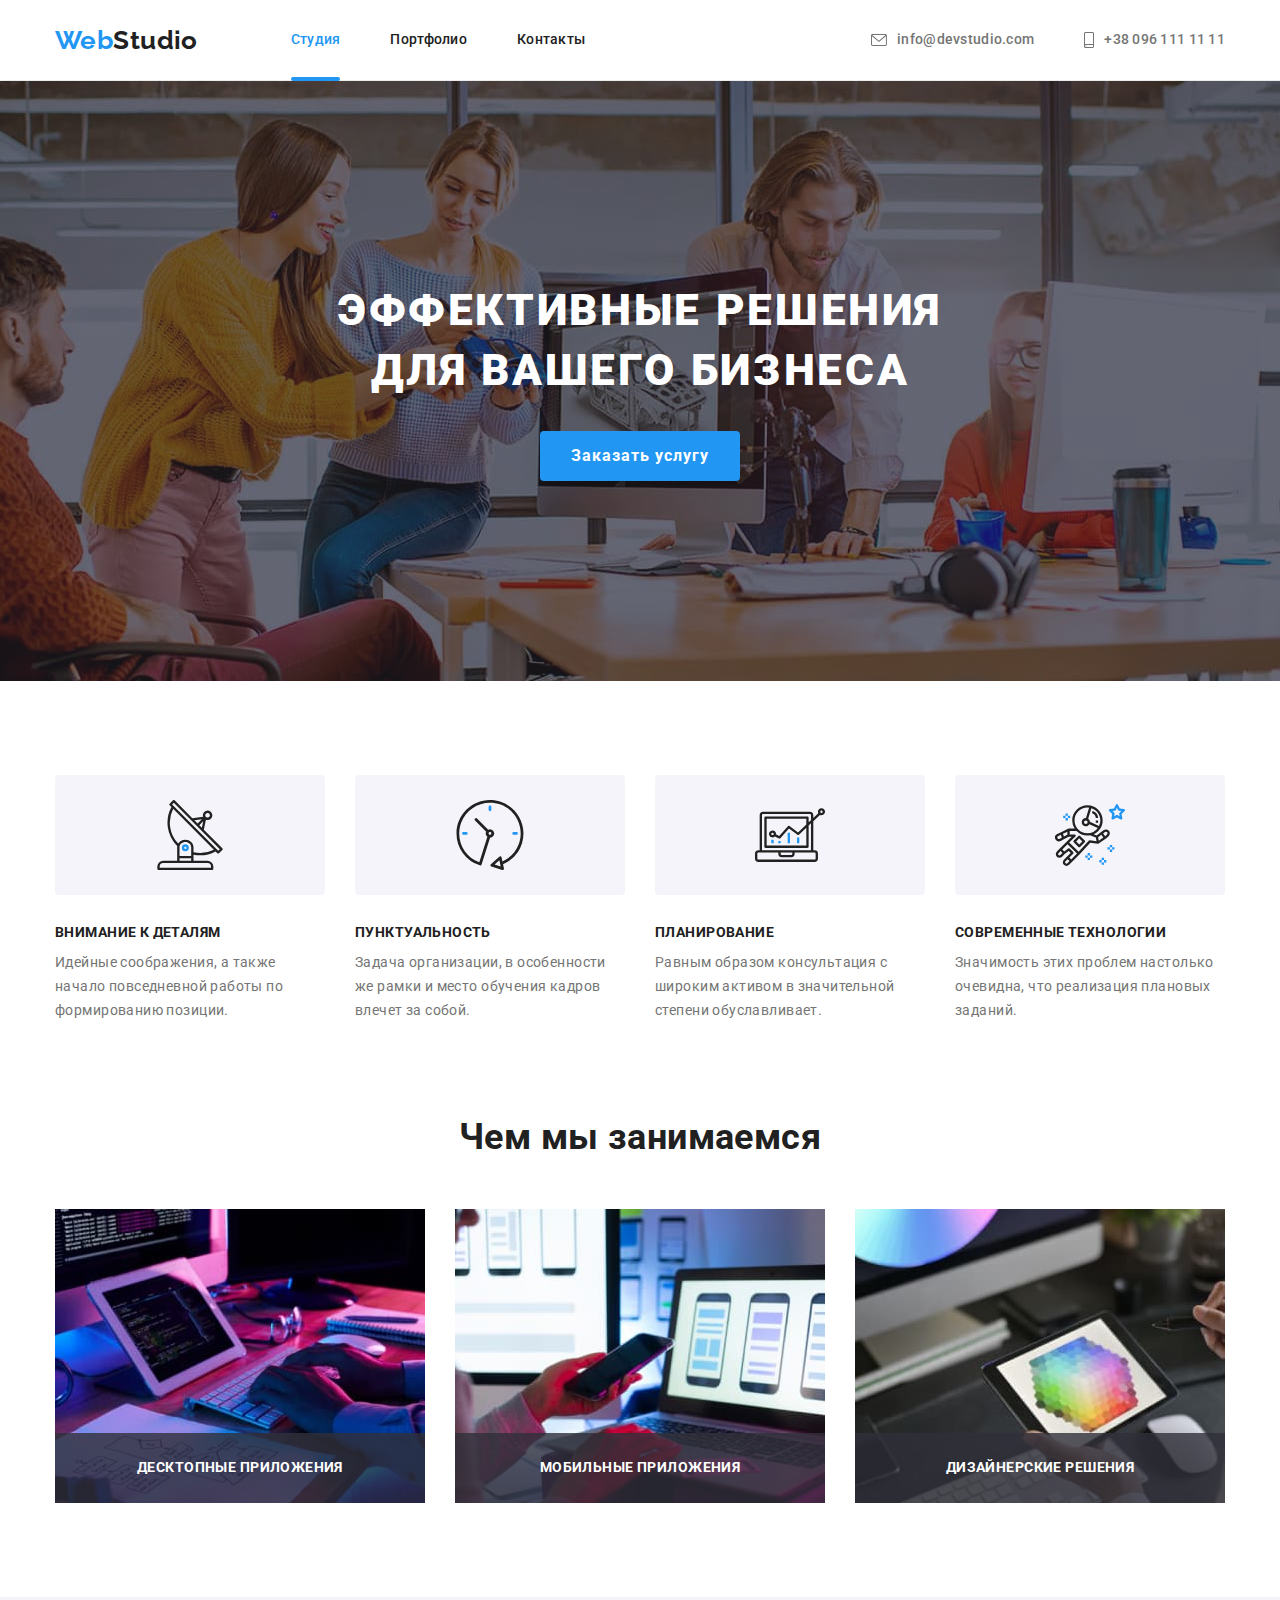
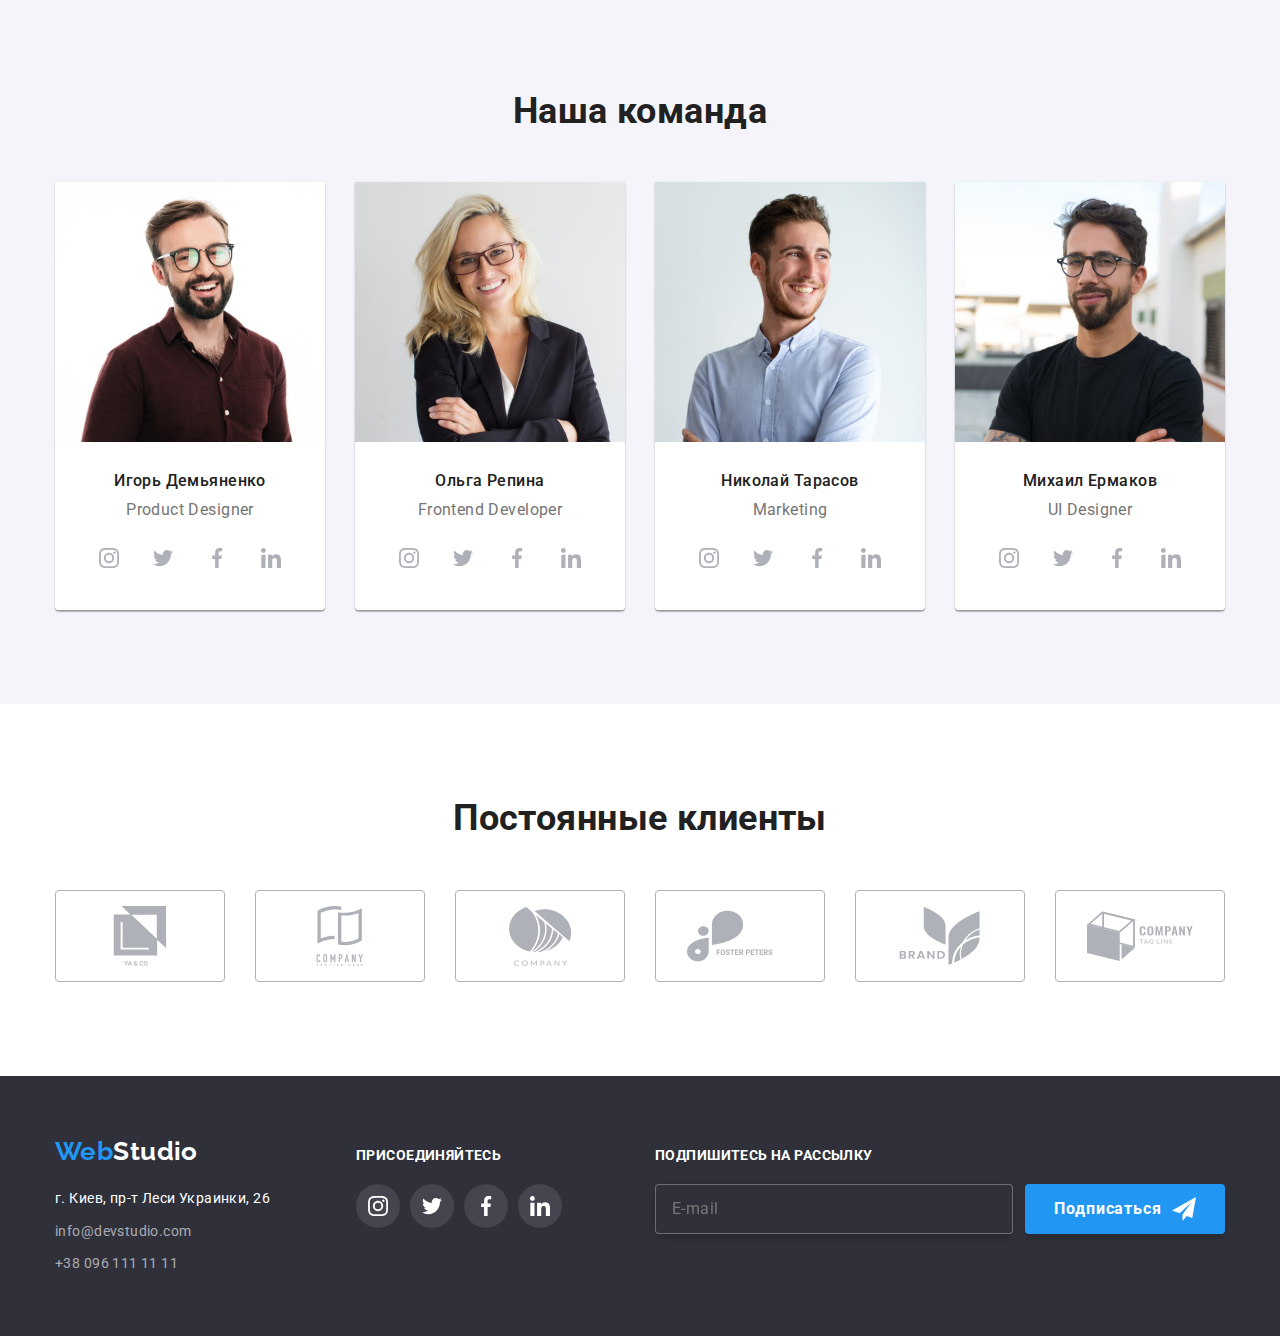
==== index.html @ 6e802281 "Initial commit" ====
<!DOCTYPE html>
<html lang="ru">
  <head>
    <meta charset="UTF-8" />
    <meta http-equiv="X-UA-Compatible" content="IE=edge" />
    <meta name="viewport" content="width=device-width, initial-scale=1.0" />
    <link rel="preconnect" href="https://fonts.googleapis.com" />
    <link rel="preconnect" href="https://fonts.gstatic.com" crossorigin />
    <link
      href="https://fonts.googleapis.com/css2?family=Raleway:wght@700&family=Roboto:wght@400;500;700;900&display=swap"
      rel="stylesheet"
    />

    <link rel="stylesheet" href="./css/main.min.css" />
    <title>WebStudio</title>
  </head>
  <body class="body">
    <!-- Шапка -->
    <header class="page-header">
      <div class="container page-header__box">
        <nav class="navigation">
          <a href="./index.html" lang="en" class="logo"
            >Web<span class="logo__label--black">Studio</span>
          </a>

          <ul class="navigation__list">
            <li class="navigation__item">
              <a href="./index.html" class="link navigation__link navigation__link--current"
                >Студия</a
              >
            </li>
            <li class="navigation__item">
              <a href="./portfolio.html" class="link navigation__link">Портфолио</a>
            </li>
            <li class="navigation__item">
              <a href="#" class="link navigation__link">Контакты</a>
            </li>
          </ul>
        </nav>

        <ul class="contacts">
          <li class="contacts__item">
            <a href="mailto:info@devstudio.com" class="link contacts__link">
              <svg class="contacts__icon" width="16" height="12">
                <use href="./images/icons.svg#icon-envelope"></use>
              </svg>
              info@devstudio.com</a
            >
          </li>
          <li class="contacts__item">
            <a href="tel:+380961111111" class="link contacts__link">
              <svg class="contacts__icon" width="10" height="16">
                <use href="./images/icons.svg#icon-smartphone"></use>
              </svg>
              +38 096 111 11 11</a
            >
          </li>
        </ul>
      </div>
    </header>

    <!-- Мейн главной страницы -->
    <main>
      <!--герой-->
      <section class="hero">
        <div class="overlay">
          <h1 class="hero__title">Эффективные решения для вашего бизнеса</h1>
          <button type="button" class="btn" data-modal-open>Заказать услугу</button>
          <div class="backdrop backdrop--is-hidden" data-modal>
            <div class="modal">
              <button class="modal__close-button" data-modal-close>
                <svg width="18" height="18">
                  <use href="./images/icons.svg#icon-close"></use>
                </svg>
              </button>
              <div class="modal__box">
                <strong class="modal__title">Оставьте свои данные, мы вам перезвоним</strong>
                <form class="modal__form">
                  <label class="modal__label">
                    <span class="modal__name">Имя</span>
                    <input type="text" name="name" class="modal__field" />
                    <svg class="modal__icon" width="18" height="18">
                      <use href="./images/icons.svg#icon-person-black"></use>
                    </svg>
                  </label>
                  <label class="modal__label">
                    <span class="modal__name">Телефон</span>
                    <input type="text" name="tel" class="modal__field" />
                    <svg class="modal__icon" width="18" height="18">
                      <use href="./images/icons.svg#icon-phone-black"></use>
                    </svg>
                  </label>

                  <label class="modal__label">
                    <span class="modal__name">Почта</span>
                    <input type="text" name="mail" class="modal__field" />
                    <svg class="modal__icon" width="18" height="18">
                      <use href="./images/icons.svg#icon-email-black"></use>
                    </svg>
                  </label>

                  <label class="modal__label">
                    <span class="modal__name">Комментарий</span>
                    <textarea
                      name="textarea"
                      placeholder="Введите текст"
                      class="modal__comment"
                    ></textarea>
                  </label>

                  <label class="checkbox">
                    <input
                      class="checkbox__input visually-hidden"
                      type="checkbox"
                      name="checkbox"
                      value="accept"
                    />
                    <svg width="11" height="8" class="checkbox__icon">
                      <use href="./images/icons.svg#icon-check"></use>
                    </svg>
                    Соглашаюсь с рассылкой и принимаю&nbsp;<a class="checkbox__link" href="#"
                      >Условия договора</a
                    >
                  </label>
                  <button class="btn">Отправить</button>
                </form>
              </div>
            </div>
          </div>
        </div>
      </section>

      <!--Особенности-->
      <section class="section">
        <div class="container">
          <h2 class="section__title visually-hidden">Особенности</h2>
          <ul class="features">
            <li class="features__item">
              <div class="features__icon">
                <svg width="70" height="70">
                  <use href="./images/icons.svg#icon-antenna"></use>
                </svg>
              </div>
              <h3 class="features__title">Внимание к деталям</h3>
              <p class="features__text">
                Идейные соображения, а также начало повседневной работы по формированию позиции.
              </p>
            </li>
            <li class="features__item">
              <div class="features__icon">
                <svg width="70" height="70">
                  <use href="./images/icons.svg#icon-clock"></use>
                </svg>
              </div>
              <h3 class="features__title">Пунктуальность</h3>
              <p class="features__text">
                Задача организации, в особенности же рамки и место обучения кадров влечет за собой.
              </p>
            </li>
            <li class="features__item">
              <div class="features__icon">
                <svg width="70" height="70">
                  <use href="./images/icons.svg#icon-diagram"></use>
                </svg>
              </div>
              <h3 class="features__title">Планирование</h3>
              <p class="features__text">
                Равным образом консультация с широким активом в значительной степени обуславливает.
              </p>
            </li>
            <li class="features__item">
              <div class="features__icon">
                <svg width="70" height="70">
                  <use href="./images/icons.svg#icon-astronaut"></use>
                </svg>
              </div>
              <h3 class="features__title">Современные технологии</h3>
              <p class="features__text">
                Значимость этих проблем настолько очевидна, что реализация плановых заданий.
              </p>
            </li>
          </ul>
        </div>
      </section>

      <!--Чем мы занимаемся-->
      <section class="section section--no-padding">
        <div class="container">
          <h2 class="section__title">Чем мы занимаемся</h2>
          <ul class="products">
            <li class="products__item">
              <img
                class="products__img"
                src="./images/box1.jpg"
                alt="Человек набирает код на клавиатуре"
                width="370"
              />
              <p class="products__text">Десктопные приложения</p>
            </li>
            <li class="products__item">
              <img
                class="products__img"
                src="./images/box2.jpg"
                alt="Человек держит в руках смартфон"
                width="370"
              />
              <p class="products__text">Мобильные приложения</p>
            </li>
            <li class="products__item">
              <img
                class="products__img"
                src="./images/box3.jpg"
                alt="Человек выбирает цвет из палитры на планшете"
                width="370"
              />
              <p class="products__text">Дизайнерские решения</p>
            </li>
          </ul>
        </div>
      </section>

      <!--Наша команда-->
      <section class="our-team section">
        <div class="container">
          <h2 class="section__title">Наша команда</h2>
          <ul class="our-team__list">
            <li class="team-member">
              <img
                class="team-member__img"
                src="./images/igor.jpg"
                alt="Игорь Демьяненко"
                width="270"
              />
              <div class="team-member__box">
                <h3 class="team-member__name">Игорь Демьяненко</h3>
                <p lang="en" class="team-member__position">Product Designer</p>
                <ul class="sm-list team-member__sm-list">
                  <li class="sm-item team-member__sm-item">
                    <a href="https://www.instagram.com/" class="link sm-link team-member__sm-link">
                      <svg class="team-member__sm-icon" width="20" height="20">
                        <use href="./images/icons.svg#icon-instagram"></use>
                      </svg>
                    </a>
                  </li>
                  <li class="sm-item team-member__sm-item">
                    <a href="https://twitter.com/" class="link sm-link team-member__sm-link">
                      <svg class="team-member__sm-icon" width="20" height="20">
                        <use href="./images/icons.svg#icon-twitter"></use>
                      </svg>
                    </a>
                  </li>
                  <li class="sm-item team-member__sm-item">
                    <a href="https://www.facebook.com/" class="link sm-link team-member__sm-link">
                      <svg class="team-member__sm-icon" width="20" height="20">
                        <use href="./images/icons.svg#icon-facebook"></use>
                      </svg>
                    </a>
                  </li>
                  <li class="sm-item team-member__sm-item">
                    <a href="linkedin.com" class="link sm-link team-member__sm-link">
                      <svg class="team-member__sm-icon" width="20" height="20">
                        <use href="./images/icons.svg#icon-linkedin"></use>
                      </svg>
                    </a>
                  </li>
                </ul>
              </div>
            </li>
            <li class="team-member">
              <img
                class="team-member__img"
                src="./images/olga.jpg"
                alt="Ольга Репина"
                width="270"
              />
              <div class="team-member__box">
                <h3 class="team-member__name">Ольга Репина</h3>
                <p lang="en" class="team-member__position">Frontend Developer</p>
                <ul class="sm-list team-member__sm-list">
                  <li class="sm-item team-member__sm-item">
                    <a href="https://www.instagram.com/" class="link sm-link team-member__sm-link">
                      <svg class="team-member__sm-icon" width="20" height="20">
                        <use href="./images/icons.svg#icon-instagram"></use>
                      </svg>
                    </a>
                  </li>
                  <li class="sm-item team-member__sm-item">
                    <a href="https://twitter.com/" class="link sm-link team-member__sm-link">
                      <svg class="team-member__sm-icon" width="20" height="20">
                        <use href="./images/icons.svg#icon-twitter"></use>
                      </svg>
                    </a>
                  </li>
                  <li class="sm-item team-member__sm-item">
                    <a href="https://www.facebook.com/" class="link sm-link team-member__sm-link">
                      <svg class="team-member__sm-icon" width="20" height="20">
                        <use href="./images/icons.svg#icon-facebook"></use>
                      </svg>
                    </a>
                  </li>
                  <li class="sm-item team-member__sm-item">
                    <a href="linkedin.com" class="link sm-link team-member__sm-link">
                      <svg class="team-member__sm-icon" width="20" height="20">
                        <use href="./images/icons.svg#icon-linkedin"></use>
                      </svg>
                    </a>
                  </li>
                </ul>
              </div>
            </li>
            <li class="team-member">
              <img
                class="team-member__img"
                src="./images/nikolai.jpg"
                alt="Николай Тарасов"
                width="270"
              />
              <div class="team-member__box">
                <h3 class="team-member__name">Николай Тарасов</h3>
                <p lang="en" class="team-member__position">Marketing</p>
                <ul class="sm-list team-member__sm-list">
                  <li class="sm-item team-member__sm-item">
                    <a href="https://www.instagram.com/" class="link sm-link team-member__sm-link">
                      <svg class="team-member__sm-icon" width="20" height="20">
                        <use href="./images/icons.svg#icon-instagram"></use>
                      </svg>
                    </a>
                  </li>
                  <li class="sm-item team-member__sm-item">
                    <a href="https://twitter.com/" class="link sm-link team-member__sm-link">
                      <svg class="team-member__sm-icon" width="20" height="20">
                        <use href="./images/icons.svg#icon-twitter"></use>
                      </svg>
                    </a>
                  </li>
                  <li class="sm-item team-member__sm-item">
                    <a href="https://www.facebook.com/" class="link sm-link team-member__sm-link">
                      <svg class="team-member__sm-icon" width="20" height="20">
                        <use href="./images/icons.svg#icon-facebook"></use>
                      </svg>
                    </a>
                  </li>
                  <li class="sm-item team-member__sm-item">
                    <a href="linkedin.com" class="link sm-link team-member__sm-link">
                      <svg class="team-member__sm-icon" width="20" height="20">
                        <use href="./images/icons.svg#icon-linkedin"></use>
                      </svg>
                    </a>
                  </li>
                </ul>
              </div>
            </li>
            <li class="team-member">
              <img
                class="team-member__img"
                src="./images/michael.jpg"
                alt="Михаил Ермаков"
                width="270"
              />
              <div class="team-member__box">
                <h3 class="team-member__name">Михаил Ермаков</h3>
                <p lang="en" class="team-member__position">UI Designer</p>
                <ul class="sm-list team-member__sm-list">
                  <li class="sm-item team-member__sm-item">
                    <a href="https://www.instagram.com/" class="link sm-link team-member__sm-link">
                      <svg class="team-member__sm-icon" width="20" height="20">
                        <use href="./images/icons.svg#icon-instagram"></use>
                      </svg>
                    </a>
                  </li>
                  <li class="sm-item team-member__sm-item">
                    <a href="https://twitter.com/" class="link sm-link team-member__sm-link">
                      <svg class="team-member__sm-icon" width="20" height="20">
                        <use href="./images/icons.svg#icon-twitter"></use>
                      </svg>
                    </a>
                  </li>
                  <li class="sm-item team-member__sm-item">
                    <a href="https://www.facebook.com/" class="link sm-link team-member__sm-link">
                      <svg class="team-member__sm-icon" width="20" height="20">
                        <use href="./images/icons.svg#icon-facebook"></use>
                      </svg>
                    </a>
                  </li>
                  <li class="sm-item team-member__sm-item">
                    <a href="linkedin.com" class="link sm-link team-member__sm-link">
                      <svg class="team-member__sm-icon" width="20" height="20">
                        <use href="./images/icons.svg#icon-linkedin"></use>
                      </svg>
                    </a>
                  </li>
                </ul>
              </div>
            </li>
          </ul>
        </div>
      </section>

      <!-- Постоянные клиенты -->
      <section class="section">
        <div class="container">
          <h1 class="title section__title">Постоянные клиенты</h1>
          <ul class="list clients">
            <li class="clients__item">
              <a href="" class="clients__link"
                ><div class="clients__box">
                  <svg class="clients__logo" width="106" height="60">
                    <use href="./images/icons.svg#icon-client-1"></use>
                  </svg>
                </div>
              </a>
            </li>
            <li class="clients__item">
              <a href="" class="clients__link"
                ><div class="clients__box">
                  <svg class="clients__logo" width="106" height="60">
                    <use href="./images/icons.svg#icon-client-2"></use>
                  </svg>
                </div>
              </a>
            </li>
            <li class="clients__item">
              <a href="" class="clients__link"
                ><div class="clients__box">
                  <svg class="clients__logo" width="106" height="60">
                    <use href="./images/icons.svg#icon-client-3"></use>
                  </svg>
                </div>
              </a>
            </li>
            <li class="clients__item">
              <a href="" class="clients__link"
                ><div class="clients__box">
                  <svg class="clients__logo" width="106" height="60">
                    <use href="./images/icons.svg#icon-client-4"></use>
                  </svg>
                </div>
              </a>
            </li>
            <li class="clients__item">
              <a href="" class="clients__link"
                ><div class="clients__box">
                  <svg class="clients__logo" width="106" height="60">
                    <use href="./images/icons.svg#icon-client-5"></use>
                  </svg>
                </div>
              </a>
            </li>
            <li class="clients__item">
              <a href="" class="clients__link"
                ><div class="clients__box">
                  <svg class="clients__logo" width="106" height="60">
                    <use href="./images/icons.svg#icon-client-6"></use>
                  </svg>
                </div>
              </a>
            </li>
          </ul>
        </div>
      </section>
    </main>

    <!-- Футер -->
    <footer class="footer">
      <div class="container footer__box">
        <!-- список адресов -->
        <div class="addres-thumb">
          <a href="./index.html" lang="en" class="logo footer__logo"
            >Web<span class="logo-label--white">Studio</span>
          </a>
          <address class="address">
            <ul class="address__list">
              <li class="address__item">
                <a
                  href="https://goo.gl/maps/N29kRaFCmKMLRvAt8"
                  target="_blank"
                  rel="noopener noreferrer"
                  class="link address__link address__link--white"
                  >г. Киев, пр-т Леси Украинки, 26</a
                >
              </li>
              <li class="address__item">
                <a href="mailto:info@devstudio.com" class="link address__link"
                  >info@devstudio.com</a
                >
              </li>
              <li class="address__item">
                <a href="tel:+380961111111" class="link address__link">+38 096 111 11 11</a>
              </li>
            </ul>
          </address>
        </div>

        <!-- соц-сети -->
        <div class="footer-sm">
          <strong class="footer-sm__title">присоединяйтесь</strong>
          <ul class="sm-list footer-sm-list">
            <li class="sm-item footer-sm__item">
              <a href="https://www.instagram.com/" class="sm-link footer-sm__link">
                <svg class="footer-sm__icon" width="20" height="20">
                  <use href="./images/icons.svg#icon-instagram"></use>
                </svg>
              </a>
            </li>
            <li class="sm-item footer-sm__item">
              <a href="https://twitter.com/" class="sm-link footer-sm__link">
                <svg class="footer-sm__icon" width="20" height="20">
                  <use href="./images/icons.svg#icon-twitter"></use>
                </svg>
              </a>
            </li>
            <li class="sm-item footer-sm__item">
              <a href="https://www.facebook.com/" class="sm-link footer-sm__link">
                <svg class="footer-sm__icon" width="20" height="20">
                  <use href="./images/icons.svg#icon-facebook"></use>
                </svg>
              </a>
            </li>
            <li class="sm-item footer-sm__item">
              <a href="linkedin.com" class="sm-link footer-sm__link">
                <svg class="footer-sm__icon" width="20" height="20">
                  <use href="./images/icons.svg#icon-linkedin"></use>
                </svg>
              </a>
            </li>
          </ul>
        </div>

        <!-- подписка -->
        <form class="subscription">
          <label class="subscription__box">
            <span class="subscription__title">Подпишитесь на рассылку</span>
            <input type="email" name="email" placeholder="E-mail" class="subscription__email" />
          </label>

          <button class="btn subscription__btn" type="submit">
            Подписаться
            <svg width="24" height="24" class="subscription__icon">
              <use href="./images/icons.svg#icon-icon-send"></use>
            </svg>
          </button>
        </form>
      </div>
    </footer>
    <script src="./js/modal.js"></script>
  </body>
</html>
---- css/main.min.css ----
.card-set,.address__list,.clients,.our-team__list,.products,.features,.contacts,.navigation__list,.sm-list,.card-set__description,.card-set__subtitle,.team-member__position,.products__text,.features__text,.card-set__title,.team-member__name,.features__title,.modal__title,.hero__title,.section__title{margin:0;padding:0}.card-set,.address__list,.clients,.our-team__list,.products,.features,.contacts,.navigation__list,.sm-list{list-style:none}.card-set__description,.card-set__subtitle,.team-member__position,.products__text,.features__text{margin:0;padding:0}.card-set__title,.team-member__name,.features__title,.modal__title,.hero__title,.section__title{color:#212121}.filter__btn,.portfolio-title,.checkbox__input,.section__title.visually-hidden{position:absolute;width:1px;height:1px;margin:-1px;border:0;padding:0;white-space:nowrap;-webkit-clip-path:inset(100%);clip-path:inset(100%);clip:rect(0 0 0 0);overflow:hidden}.filter,.clients__box,.features__icon,.checkbox{display:flex;justify-content:center;align-items:center}/*! modern-normalize v1.1.0 | MIT License | https://github.com/sindresorhus/modern-normalize */*,::before,::after{box-sizing:border-box}html{line-height:1.15;-webkit-text-size-adjust:100%;-moz-tab-size:4;-o-tab-size:4;tab-size:4}body{margin:0;font-family:system-ui,-apple-system,"Segoe UI",Roboto,Helvetica,Arial,sans-serif,"Apple Color Emoji","Segoe UI Emoji"}hr{height:0;color:inherit}abbr[title]{-webkit-text-decoration:underline dotted;text-decoration:underline dotted}b,strong{font-weight:bolder}code,kbd,samp,pre{font-family:ui-monospace,SFMono-Regular,Consolas,"Liberation Mono",Menlo,monospace;font-size:1em}small{font-size:80%}sub,sup{font-size:75%;line-height:0;position:relative;vertical-align:baseline}sub{bottom:-0.25em}sup{top:-0.5em}table{text-indent:0;border-color:inherit}button,input,optgroup,select,textarea{font-family:inherit;font-size:100%;line-height:1.15;margin:0}button,select{text-transform:none}button,[type=button],[type=reset],[type=submit]{-webkit-appearance:button}::-moz-focus-inner{border-style:none;padding:0}:-moz-focusring{outline:1px dotted ButtonText}:-moz-ui-invalid{box-shadow:none}legend{padding:0}progress{vertical-align:baseline}::-webkit-inner-spin-button,::-webkit-outer-spin-button{height:auto}[type=search]{-webkit-appearance:textfield;outline-offset:-2px}::-webkit-search-decoration{-webkit-appearance:none}::-webkit-file-upload-button{-webkit-appearance:button;font:inherit}summary{display:list-item}.body{font-family:"Roboto",sans-serif;letter-spacing:.03em;color:#757575;font-size:14px}.container{width:1200px;padding-left:15px;padding-right:15px;margin-left:auto;margin-right:auto}.section{padding-top:94px;padding-bottom:94px}.section--no-padding{padding-top:0}.section__title{font-weight:700;font-size:36px;line-height:1.16;text-align:center;margin-bottom:50px}.logo{font-family:"Raleway",sans-serif;font-weight:700;font-size:26px;line-height:1.19;text-decoration:none;color:#2196f3}.logo__label--black{color:#212121}.link{text-decoration:none;color:#212121;transition:color 250ms cubic-bezier(0.4, 0, 0.2, 1)}.link:visited{color:#212121}.products__img,.card-set__img,.team-member__img{display:block}.sm-item:not(:last-child){margin-right:10px}.sm-link{display:flex;justify-content:center;align-items:center;width:44px;height:44px;border-radius:50%}.sm-list{display:flex}.footer-sm__title,.products__text,.subscription__title{font-weight:700;font-size:14px;line-height:1.14;letter-spacing:.03em;text-transform:uppercase;color:#fff}.btn{display:block;margin-left:auto;margin-right:auto;padding-top:10px;padding-bottom:10px;width:200px;font-weight:700;font-size:16px;line-height:1.88;letter-spacing:.06em;font-family:inherit;color:#fff;background-color:#2196f3;cursor:pointer;border:none;border-radius:4px;box-shadow:0px 4px 4px rgba(0,0,0,.15);transition:background-color 250ms cubic-bezier(0.4, 0, 0.2, 1)}.btn:hover,.btn:focus{background-color:#188ce8}.page-header{border-bottom:1px solid #ececec}.page-header__box{display:flex;align-items:center}.navigation__link--current{color:#2196f3;position:relative}.navigation__link--current::after{display:inline-block;content:"";position:absolute;bottom:-1px;width:100%;height:4px;border-radius:2px;background-color:#2196f3}.navigation{display:flex;align-items:center}.navigation__list{display:flex;font-weight:500;line-height:1.14;letter-spacing:.02em;margin-left:93px}.navigation__item:not(:last-child),.contacts__item:not(:last-child){margin-right:50px}.contacts__item{display:flex;align-items:center}.contacts__icon{margin-right:10px;--color4: currentColor}.navigation__link,.contacts__link{display:flex;align-items:center;padding-top:32px;padding-bottom:32px}.contacts__icon{fill:currentColor}.contacts{display:flex;justify-content:flex-end;margin-left:auto}.navigation__link:hover,.navigation__link:focus,.contacts__link:hover,.contacts__link:focus{color:#2196f3}.contacts__link{font-weight:500;line-height:1.14;letter-spacing:.02em;color:#757575}.contacts__link:visited{color:#757575}.hero{max-width:1600px;margin:0 auto}.overlay{padding-top:200px;height:600px;background-color:rgba(47,48,58,.4);background-image:linear-gradient(to right, rgba(47, 48, 58, 0.4), rgba(47, 48, 58, 0.4)),url("../images/hero-Img.jpg");background-repeat:no-repeat;background-size:cover;background-position:center}.hero__title{max-width:650px;margin-bottom:30px;margin-left:auto;margin-right:auto;font-weight:900;font-size:44px;line-height:1.36;text-align:center;letter-spacing:.06em;text-transform:uppercase;color:#fff}.backdrop{position:fixed;top:0;left:0;width:100%;height:100%;background-color:rgba(0,0,0,.2);opacity:1;transition:opacity 250ms cubic-bezier(0.4, 0, 0.2, 1),visibility 250ms cubic-bezier(0.4, 0, 0.2, 1)}.backdrop--is-hidden{visibility:hidden;opacity:0;pointer-events:none}.backdrop--is-hidden .modal{transform:translate(-50%, -50%) scale(0.9)}.modal{position:absolute;top:50%;left:50%;width:528px;height:581px;background:#fff;box-shadow:0px 1px 3px rgba(0,0,0,.12),0px 1px 1px rgba(0,0,0,.14),0px 2px 1px rgba(0,0,0,.2);border-radius:4px;transform:translate(-50%, -50%) scale(1);transition:transform 250ms cubic-bezier(0.4, 0, 0.2, 1)}.modal__close-button{position:absolute;top:0;right:0;display:flex;justify-content:center;align-items:center;width:30px;height:30px;margin-top:8px;margin-right:8px;cursor:pointer;border:1px solid rgba(0,0,0,.1);border-radius:50%;background-color:#fff;--color1: currentColor;transition:fill 250ms cubic-bezier(0.4, 0, 0.2, 1)}.modal__close-button:hover,.modal__close-button:focus{fill:#2196f3}.modal__title{display:block;margin-bottom:30px;font-weight:700;font-size:20px;line-height:1.15;text-align:center}.modal__box{padding:40px}.modal__label{position:relative}.modal__field{display:block;width:448px;height:40px;padding-left:40px;margin-bottom:30px}.modal__field,.modal__comment{border:1px solid rgba(33,33,33,.2);border-radius:4px;outline-width:0;transition:border-color 250ms cubic-bezier(0.4, 0, 0.2, 1)}.modal__icon{position:absolute;top:11px;left:12px;--color1: currentColor;transition:fill 250ms cubic-bezier(0.4, 0, 0.2, 1)}.modal__comment::-moz-placeholder{font-size:12px;line-height:1.16;letter-spacing:.01em;color:rgba(117,117,117,.5)}.modal__comment:-ms-input-placeholder{font-size:12px;line-height:1.16;letter-spacing:.01em;color:rgba(117,117,117,.5)}.modal__comment::placeholder{font-size:12px;line-height:1.16;letter-spacing:.01em;color:rgba(117,117,117,.5)}.modal__label:focus-within>.modal__icon{fill:#2196f3}.modal__label:focus-within>.modal__field,.modal__label:focus-within>.modal__comment{border-color:#2196f3}.modal__name{position:absolute;top:0;left:0;font-size:12px;line-height:1.16;letter-spacing:.01em;color:#757575;transform:translateY(-18px)}.modal__comment{display:block;width:448px;height:120px;resize:none;padding:12px 16px;margin-bottom:20px;font-size:12px;line-height:1.16;letter-spacing:.01em}.checkbox{position:relative;margin-bottom:30px;line-height:1.71}.checkbox__link{text-underline-offset:1px;color:#2196f3}.checkbox__icon{display:inline-block;width:16px;height:15px;border:2px solid #212121;border-radius:2px;margin-right:7px;transition:background-color 250ms cubic-bezier(0.4, 0, 0.2, 1)}.checkbox__input:checked+.checkbox__icon{border-color:#2196f3;background-color:#2196f3}.checkbox__input{display:block;position:relative}.features__title{font-size:14px;font-weight:700;line-height:1.14;text-transform:uppercase;margin-bottom:10px}.features{display:flex;margin-left:-30px}.features__item{flex-basis:calc(25% - 30px);margin-left:30px}.features__text{line-height:1.71}.features__icon{width:270px;height:120px;background-color:#f5f4fa;border-radius:4px;margin-bottom:30px}.products{display:flex}.products__item{position:relative}.products__item:not(:last-child){margin-right:30px}.products__text{position:absolute;bottom:0;width:100%;text-align:center;padding-top:27px;padding-bottom:27px;background-color:rgba(47,48,58,.8)}.our-team{background-color:#f5f4fa}.our-team__list{display:flex}.team-member{box-shadow:0px 1px 3px rgba(0,0,0,.12),0px 1px 1px rgba(0,0,0,.14),0px 2px 1px rgba(0,0,0,.2);border-radius:0px 0px 4px 4px}.team-member:not(:last-child){margin-right:30px}.team-member__box{padding-top:30px;padding-bottom:30px;background-color:#fff;border-radius:4px}.team-member__name{font-weight:500;margin-bottom:10px}.team-member__position,.team-member__name{font-size:16px;line-height:1.18;text-align:center}.team-member__position{margin-bottom:16px}.team-member__sm-list{justify-content:center}.team-member__sm-link{color:#afb1b8;transition:color 250ms cubic-bezier(0.4, 0, 0.2, 1),background-color 250ms cubic-bezier(0.4, 0, 0.2, 1)}.team-member__sm-link:visited{color:#afb1b8}.team-member__sm-link:hover,.team-member__sm-link:focus{background-color:#2196f3;color:#fff}.team-member__sm-icon{--color1: currentColor }.clients{display:flex}.clients__box{width:170px;height:92px;border:1px solid currentColor;border-radius:4px}.clients__item:not(:last-child){margin-right:30px}.clients__link{color:#afb1b8;transition:color 250ms cubic-bezier(0.4, 0, 0.2, 1)}.clients__link:visited{color:#afb1b8}.clients__link:hover,.clients__link:focus{color:#2196f3;fill:#2196f3}.clients__logo{--color1: currentColor}.footer{padding-top:60px;padding-bottom:60px;background-color:#2f303a}.footer__logo{display:block;margin-bottom:20px}.footer__box{display:flex}.addres-thumb{width:231px;margin-right:70px}.address__item:not(:last-child){margin-bottom:9px}.logo-label--white{color:#fff}.address__item{font-style:normal;line-height:1.7;color:#fff;transition:color 250ms cubic-bezier(0.4, 0, 0.2, 1)}.address__link{color:rgba(255,255,255,.6)}.address__link:visited{color:rgba(255,255,255,.6)}.address__link:hover,.address__link:focus{color:#fff}.address__link--white{color:#fff}.footer-sm__title,.subscription__title{display:block;padding-bottom:20px;padding-top:12px}.footer-sm__link{background-color:rgba(255,255,255,.1);color:#fff;transition:background-color 250ms cubic-bezier(0.4, 0, 0.2, 1)}.footer-sm__link:hover,.footer-sm__link:focus{background-color:#2196f3}.footer-sm__icon{--color1: currentColor }.subscription{display:flex;align-items:flex-start;margin-left:93px}.subscription__box{display:flex;flex-direction:column}.subscription__email{height:50px;width:358px;padding-left:16px;padding-top:15px;padding-bottom:15px;font-size:16px;line-height:1.25;letter-spacing:.03em;color:rgba(255,255,255,.6);background-color:#2f303a;border:1px solid rgba(255,255,255,.3);filter:drop-shadow(0px 4px 4px rgba(0, 0, 0, 0.15));border-radius:4px}.subscription__btn{display:flex;justify-content:center;align-items:center;margin-top:48px;margin-left:12px}.subscription__icon{margin-left:10px}.filter__text{display:block;font-weight:500;font-size:16px;line-height:1.62;font-family:inherit;color:#212121;cursor:pointer;border:none;padding:6px 22px;border-radius:4px;background-color:#f5f4fa;transition:background-color 250ms cubic-bezier(0.4, 0, 0.2, 1),color 250ms cubic-bezier(0.4, 0, 0.2, 1)}.filter__btn:checked+.filter__text{color:#fff;background-color:#2196f3}.filter__text:hover,.filter__text:focus{color:#fff;background-color:#2196f3;box-shadow:0px 3px 1px rgba(0,0,0,.1),0px 1px 2px rgba(0,0,0,.08),0px 2px 2px rgba(0,0,0,.12);border-radius:4px}.filter{margin-bottom:50px}.filter__label:not(:last-child){margin-right:8px}.card-set__title{font-weight:700;font-size:18px;line-height:2;letter-spacing:.06em;padding-bottom:4px}.card-set__subtitle{font-size:16px;line-height:1.88}.card-set__item{transition:box-shadow 250ms cubic-bezier(0.4, 0, 0.2, 1)}.card-set__item:hover{box-shadow:0px 1px 1px rgba(0,0,0,.12),0px 4px 4px rgba(0,0,0,.06),1px 4px 6px rgba(0,0,0,.16)}.card-set__titles{border-bottom:1px solid #eee;border-left:1px solid #eee;border-right:1px solid #eee;padding:20px 24px;background-color:#fff}.card-set{margin:0;padding:0;display:flex;flex-wrap:wrap;margin-top:-30px;margin-left:-30px}.card-set__img{max-width:100%;height:auto}.card-set__item{flex-basis:calc(33.3333333333% - 30px);margin-top:30px;margin-left:30px}.card-set__thumb{position:relative;z-index:-1}.card-set__item,.card-set__titles{overflow:hidden}.card-set__description{position:absolute;display:inline-block;bottom:0;left:0;width:100%;height:100%;margin:0;font-size:18px;line-height:1.58;color:#fff;background-color:rgba(33,150,243,.9);padding:63px 24px;transform:translateY(100%);transition:transform 250ms cubic-bezier(0.4, 0, 0.2, 1)}.card-set__item:hover .card-set__description{transform:translateY(0)}/*# sourceMappingURL=main.min.css.map */
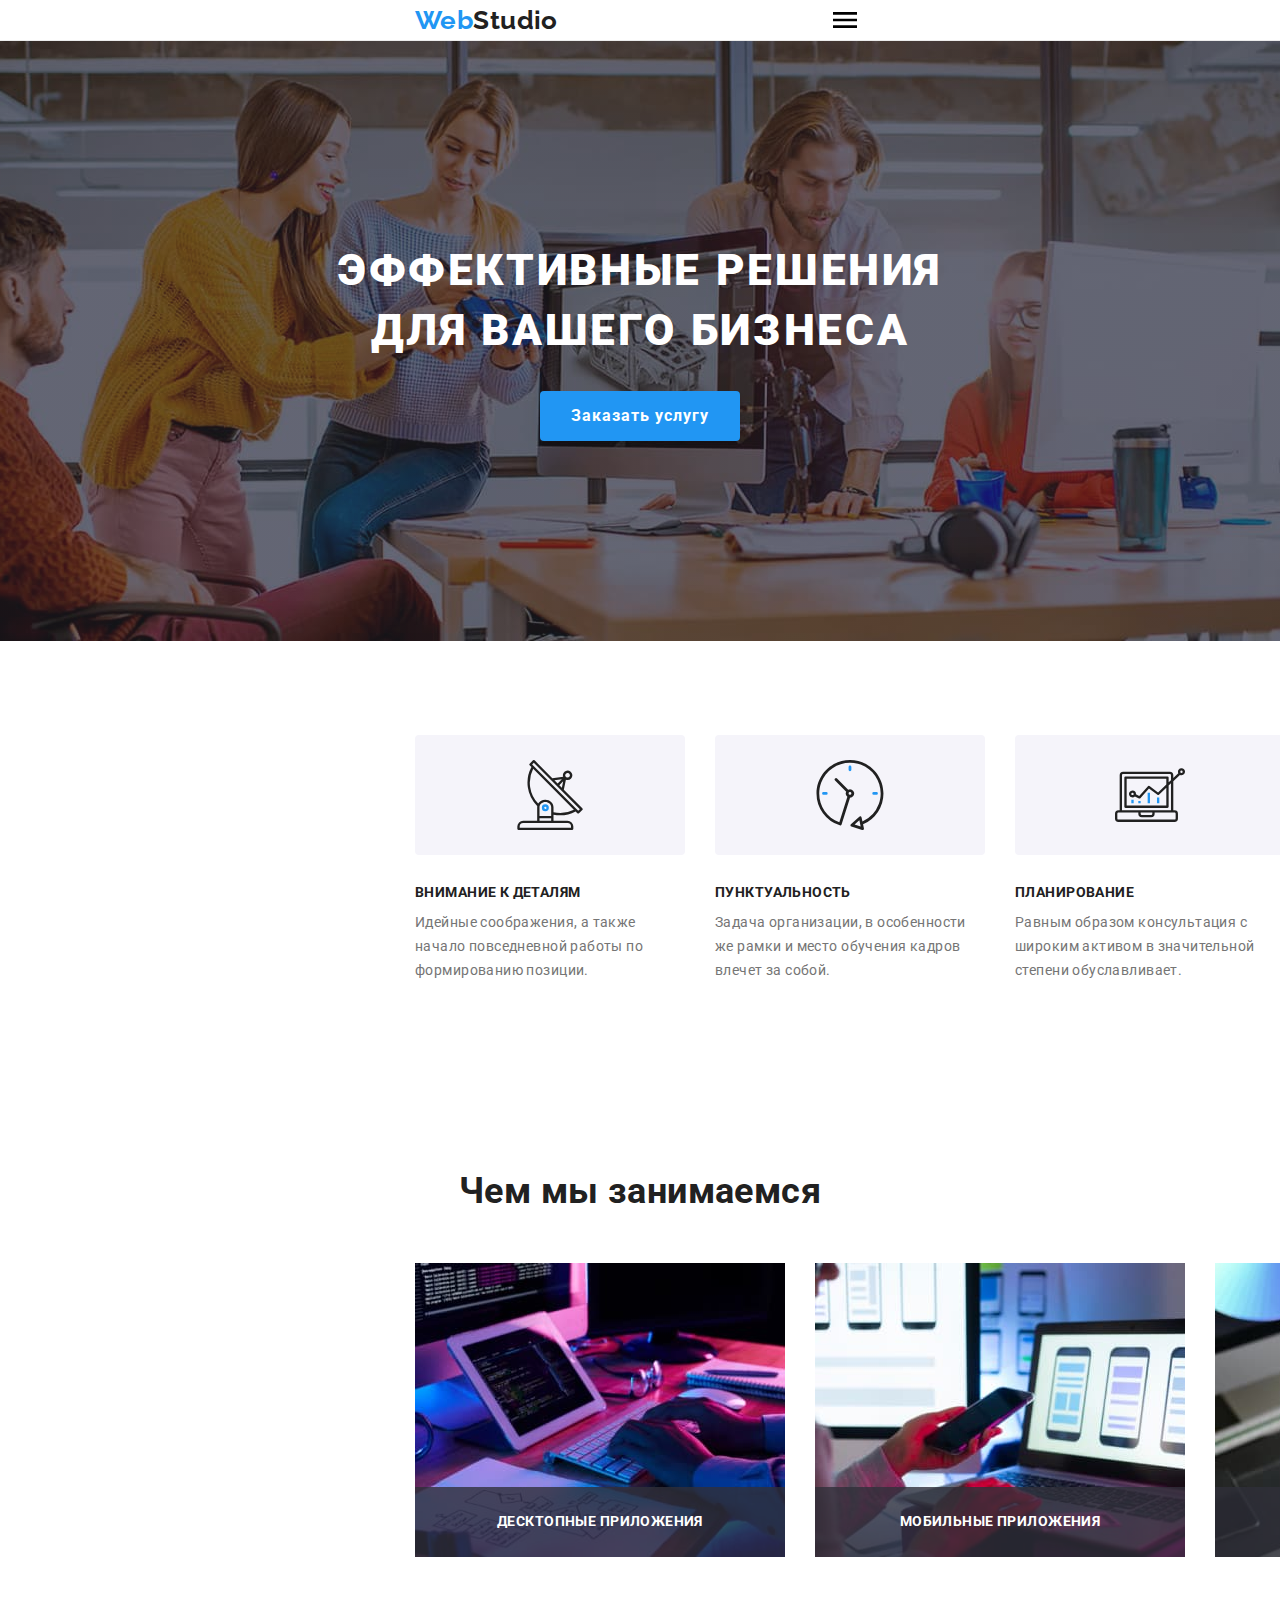
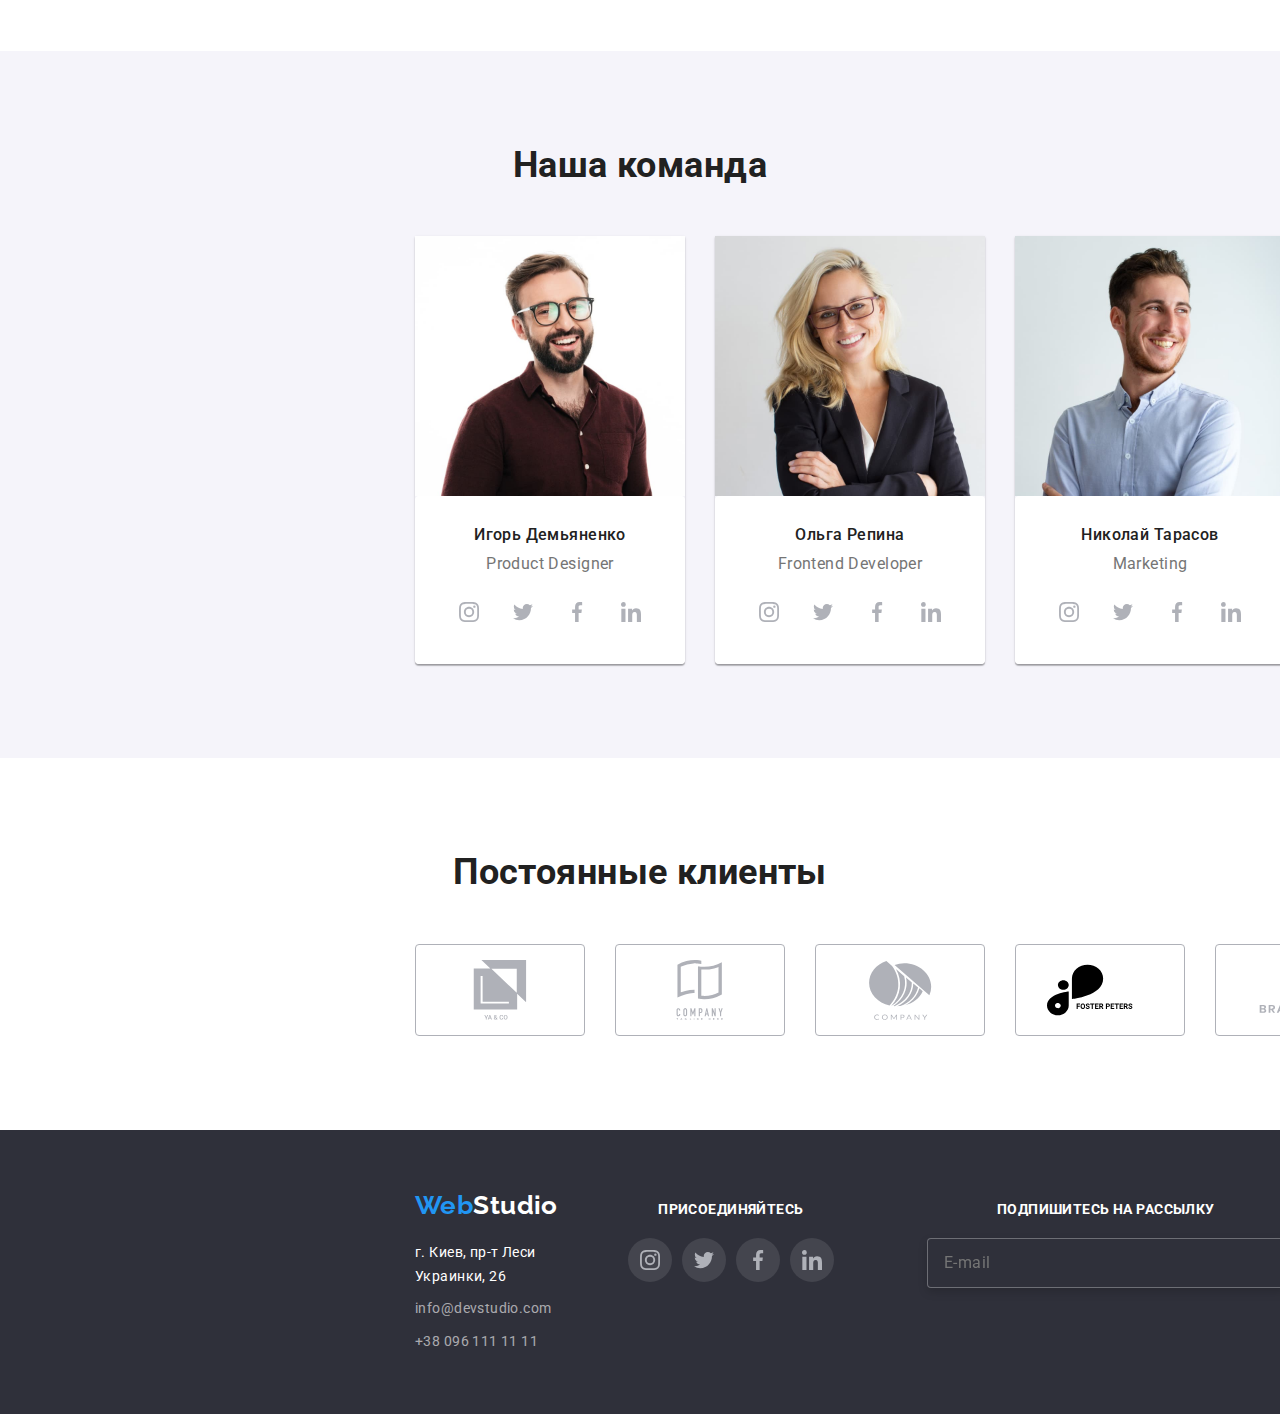
==== commit 6e82666a: "adds mobile styles" ====
--- a/index.html
+++ b/index.html
@@ -18,44 +18,70 @@
     <!-- Шапка -->
     <header class="page-header">
       <div class="container page-header__box">
-        <nav class="navigation">
-          <a href="./index.html" lang="en" class="logo"
-            >Web<span class="logo__label--black">Studio</span>
-          </a>
-
-          <ul class="navigation__list">
-            <li class="navigation__item">
-              <a href="./index.html" class="link navigation__link navigation__link--current"
-                >Студия</a
+        <a href="./index.html" lang="en" class="logo"
+          >Web<span class="logo__label--black">Studio</span>
+        </a>
+        <div class="mobile-nav" data-menu id="mobile-nav">
+          <nav class="navigation">
+            <ul class="navigation__list">
+              <li class="navigation__item">
+                <a href="./index.html" class="link navigation__link navigation__link--current"
+                  >Студия</a
+                >
+              </li>
+              <li class="navigation__item">
+                <a href="./portfolio.html" class="link navigation__link">Портфолио</a>
+              </li>
+              <li class="navigation__item">
+                <a href="#" class="link navigation__link">Контакты</a>
+              </li>
+            </ul>
+          </nav>
+
+          <ul class="contacts">
+            <li class="contacts__item">
+              <a href="mailto:info@devstudio.com" class="link contacts__link">
+                <svg class="contacts__icon" width="16" height="12">
+                  <use href="./images/icons.svg#icon-envelope"></use>
+                </svg>
+                info@devstudio.com</a
               >
             </li>
-            <li class="navigation__item">
-              <a href="./portfolio.html" class="link navigation__link">Портфолио</a>
-            </li>
-            <li class="navigation__item">
-              <a href="#" class="link navigation__link">Контакты</a>
-            </li>
-          </ul>
-        </nav>
-
-        <ul class="contacts">
-          <li class="contacts__item">
-            <a href="mailto:info@devstudio.com" class="link contacts__link">
-              <svg class="contacts__icon" width="16" height="12">
-                <use href="./images/icons.svg#icon-envelope"></use>
-              </svg>
-              info@devstudio.com</a
-            >
-          </li>
-          <li class="contacts__item">
-            <a href="tel:+380961111111" class="link contacts__link">
-              <svg class="contacts__icon" width="10" height="16">
-                <use href="./images/icons.svg#icon-smartphone"></use>
-              </svg>
-              +38 096 111 11 11</a
-            >
-          </li>
-        </ul>
+            <li class="contacts__item">
+              <a href="tel:+380961111111" class="link contacts__link contacts__tel">
+                <svg class="contacts__icon" width="10" height="16">
+                  <use href="./images/icons.svg#icon-smartphone"></use>
+                </svg>
+                +38 096 111 11 11</a
+              >
+            </li>
+          </ul>
+          <ul class="mobile-sm">
+            <li class="mobile-sm__item">
+              <a class="link mobile-sm__link" href="#" aria-label="Instagram">Instagram</a>
+            </li>
+            <li class="mobile-sm__item">
+              <a class="link mobile-sm__link" href="#" aria-label="Twitter">Twitter</a>
+            </li>
+            <li class="mobile-sm__item">
+              <a class="link mobile-sm__link" href="#" aria-label="Facebook">Facebook</a>
+            </li>
+            <li class="mobile-sm__item">
+              <a class="link mobile-sm__link" href="#" aria-label="LinkedIn">LinkedIn</a>
+            </li>
+          </ul>
+        </div>
+        <button
+          class="mobile-btn"
+          data-menu-button
+          aria-expanded="false"
+          aria-controls="mobile-nav"
+        >
+          <svg width="40" height="40" aria-label="Переключатель мобильного меню">
+            <use class="mobile-nav__icon-close" href="./images/icons.svg#icon-close_mobile"></use>
+            <use class="mobile-nav__icon-menu" href="./images/icons.svg#icon-menu_mobile"></use>
+          </svg>
+        </button>
       </div>
     </header>
 
@@ -543,5 +569,6 @@
       </div>
     </footer>
     <script src="./js/modal.js"></script>
+    <script src="./js/mobile-menu.js"></script>
   </body>
 </html>
--- a/css/main.min.css
+++ b/css/main.min.css
@@ -1 +1 @@
-.card-set,.address__list,.clients,.our-team__list,.products,.features,.contacts,.navigation__list,.sm-list,.card-set__description,.card-set__subtitle,.team-member__position,.products__text,.features__text,.card-set__title,.team-member__name,.features__title,.modal__title,.hero__title,.section__title{margin:0;padding:0}.card-set,.address__list,.clients,.our-team__list,.products,.features,.contacts,.navigation__list,.sm-list{list-style:none}.card-set__description,.card-set__subtitle,.team-member__position,.products__text,.features__text{margin:0;padding:0}.card-set__title,.team-member__name,.features__title,.modal__title,.hero__title,.section__title{color:#212121}.filter__btn,.portfolio-title,.checkbox__input,.section__title.visually-hidden{position:absolute;width:1px;height:1px;margin:-1px;border:0;padding:0;white-space:nowrap;-webkit-clip-path:inset(100%);clip-path:inset(100%);clip:rect(0 0 0 0);overflow:hidden}.filter,.clients__box,.features__icon,.checkbox{display:flex;justify-content:center;align-items:center}/*! modern-normalize v1.1.0 | MIT License | https://github.com/sindresorhus/modern-normalize */*,::before,::after{box-sizing:border-box}html{line-height:1.15;-webkit-text-size-adjust:100%;-moz-tab-size:4;-o-tab-size:4;tab-size:4}body{margin:0;font-family:system-ui,-apple-system,"Segoe UI",Roboto,Helvetica,Arial,sans-serif,"Apple Color Emoji","Segoe UI Emoji"}hr{height:0;color:inherit}abbr[title]{-webkit-text-decoration:underline dotted;text-decoration:underline dotted}b,strong{font-weight:bolder}code,kbd,samp,pre{font-family:ui-monospace,SFMono-Regular,Consolas,"Liberation Mono",Menlo,monospace;font-size:1em}small{font-size:80%}sub,sup{font-size:75%;line-height:0;position:relative;vertical-align:baseline}sub{bottom:-0.25em}sup{top:-0.5em}table{text-indent:0;border-color:inherit}button,input,optgroup,select,textarea{font-family:inherit;font-size:100%;line-height:1.15;margin:0}button,select{text-transform:none}button,[type=button],[type=reset],[type=submit]{-webkit-appearance:button}::-moz-focus-inner{border-style:none;padding:0}:-moz-focusring{outline:1px dotted ButtonText}:-moz-ui-invalid{box-shadow:none}legend{padding:0}progress{vertical-align:baseline}::-webkit-inner-spin-button,::-webkit-outer-spin-button{height:auto}[type=search]{-webkit-appearance:textfield;outline-offset:-2px}::-webkit-search-decoration{-webkit-appearance:none}::-webkit-file-upload-button{-webkit-appearance:button;font:inherit}summary{display:list-item}.body{font-family:"Roboto",sans-serif;letter-spacing:.03em;color:#757575;font-size:14px}.container{width:1200px;padding-left:15px;padding-right:15px;margin-left:auto;margin-right:auto}.section{padding-top:94px;padding-bottom:94px}.section--no-padding{padding-top:0}.section__title{font-weight:700;font-size:36px;line-height:1.16;text-align:center;margin-bottom:50px}.logo{font-family:"Raleway",sans-serif;font-weight:700;font-size:26px;line-height:1.19;text-decoration:none;color:#2196f3}.logo__label--black{color:#212121}.link{text-decoration:none;color:#212121;transition:color 250ms cubic-bezier(0.4, 0, 0.2, 1)}.link:visited{color:#212121}.products__img,.card-set__img,.team-member__img{display:block}.sm-item:not(:last-child){margin-right:10px}.sm-link{display:flex;justify-content:center;align-items:center;width:44px;height:44px;border-radius:50%}.sm-list{display:flex}.footer-sm__title,.products__text,.subscription__title{font-weight:700;font-size:14px;line-height:1.14;letter-spacing:.03em;text-transform:uppercase;color:#fff}.btn{display:block;margin-left:auto;margin-right:auto;padding-top:10px;padding-bottom:10px;width:200px;font-weight:700;font-size:16px;line-height:1.88;letter-spacing:.06em;font-family:inherit;color:#fff;background-color:#2196f3;cursor:pointer;border:none;border-radius:4px;box-shadow:0px 4px 4px rgba(0,0,0,.15);transition:background-color 250ms cubic-bezier(0.4, 0, 0.2, 1)}.btn:hover,.btn:focus{background-color:#188ce8}.page-header{border-bottom:1px solid #ececec}.page-header__box{display:flex;align-items:center}.navigation__link--current{color:#2196f3;position:relative}.navigation__link--current::after{display:inline-block;content:"";position:absolute;bottom:-1px;width:100%;height:4px;border-radius:2px;background-color:#2196f3}.navigation{display:flex;align-items:center}.navigation__list{display:flex;font-weight:500;line-height:1.14;letter-spacing:.02em;margin-left:93px}.navigation__item:not(:last-child),.contacts__item:not(:last-child){margin-right:50px}.contacts__item{display:flex;align-items:center}.contacts__icon{margin-right:10px;--color4: currentColor}.navigation__link,.contacts__link{display:flex;align-items:center;padding-top:32px;padding-bottom:32px}.contacts__icon{fill:currentColor}.contacts{display:flex;justify-content:flex-end;margin-left:auto}.navigation__link:hover,.navigation__link:focus,.contacts__link:hover,.contacts__link:focus{color:#2196f3}.contacts__link{font-weight:500;line-height:1.14;letter-spacing:.02em;color:#757575}.contacts__link:visited{color:#757575}.hero{max-width:1600px;margin:0 auto}.overlay{padding-top:200px;height:600px;background-color:rgba(47,48,58,.4);background-image:linear-gradient(to right, rgba(47, 48, 58, 0.4), rgba(47, 48, 58, 0.4)),url("../images/hero-Img.jpg");background-repeat:no-repeat;background-size:cover;background-position:center}.hero__title{max-width:650px;margin-bottom:30px;margin-left:auto;margin-right:auto;font-weight:900;font-size:44px;line-height:1.36;text-align:center;letter-spacing:.06em;text-transform:uppercase;color:#fff}.backdrop{position:fixed;top:0;left:0;width:100%;height:100%;background-color:rgba(0,0,0,.2);opacity:1;transition:opacity 250ms cubic-bezier(0.4, 0, 0.2, 1),visibility 250ms cubic-bezier(0.4, 0, 0.2, 1)}.backdrop--is-hidden{visibility:hidden;opacity:0;pointer-events:none}.backdrop--is-hidden .modal{transform:translate(-50%, -50%) scale(0.9)}.modal{position:absolute;top:50%;left:50%;width:528px;height:581px;background:#fff;box-shadow:0px 1px 3px rgba(0,0,0,.12),0px 1px 1px rgba(0,0,0,.14),0px 2px 1px rgba(0,0,0,.2);border-radius:4px;transform:translate(-50%, -50%) scale(1);transition:transform 250ms cubic-bezier(0.4, 0, 0.2, 1)}.modal__close-button{position:absolute;top:0;right:0;display:flex;justify-content:center;align-items:center;width:30px;height:30px;margin-top:8px;margin-right:8px;cursor:pointer;border:1px solid rgba(0,0,0,.1);border-radius:50%;background-color:#fff;--color1: currentColor;transition:fill 250ms cubic-bezier(0.4, 0, 0.2, 1)}.modal__close-button:hover,.modal__close-button:focus{fill:#2196f3}.modal__title{display:block;margin-bottom:30px;font-weight:700;font-size:20px;line-height:1.15;text-align:center}.modal__box{padding:40px}.modal__label{position:relative}.modal__field{display:block;width:448px;height:40px;padding-left:40px;margin-bottom:30px}.modal__field,.modal__comment{border:1px solid rgba(33,33,33,.2);border-radius:4px;outline-width:0;transition:border-color 250ms cubic-bezier(0.4, 0, 0.2, 1)}.modal__icon{position:absolute;top:11px;left:12px;--color1: currentColor;transition:fill 250ms cubic-bezier(0.4, 0, 0.2, 1)}.modal__comment::-moz-placeholder{font-size:12px;line-height:1.16;letter-spacing:.01em;color:rgba(117,117,117,.5)}.modal__comment:-ms-input-placeholder{font-size:12px;line-height:1.16;letter-spacing:.01em;color:rgba(117,117,117,.5)}.modal__comment::placeholder{font-size:12px;line-height:1.16;letter-spacing:.01em;color:rgba(117,117,117,.5)}.modal__label:focus-within>.modal__icon{fill:#2196f3}.modal__label:focus-within>.modal__field,.modal__label:focus-within>.modal__comment{border-color:#2196f3}.modal__name{position:absolute;top:0;left:0;font-size:12px;line-height:1.16;letter-spacing:.01em;color:#757575;transform:translateY(-18px)}.modal__comment{display:block;width:448px;height:120px;resize:none;padding:12px 16px;margin-bottom:20px;font-size:12px;line-height:1.16;letter-spacing:.01em}.checkbox{position:relative;margin-bottom:30px;line-height:1.71}.checkbox__link{text-underline-offset:1px;color:#2196f3}.checkbox__icon{display:inline-block;width:16px;height:15px;border:2px solid #212121;border-radius:2px;margin-right:7px;transition:background-color 250ms cubic-bezier(0.4, 0, 0.2, 1)}.checkbox__input:checked+.checkbox__icon{border-color:#2196f3;background-color:#2196f3}.checkbox__input{display:block;position:relative}.features__title{font-size:14px;font-weight:700;line-height:1.14;text-transform:uppercase;margin-bottom:10px}.features{display:flex;margin-left:-30px}.features__item{flex-basis:calc(25% - 30px);margin-left:30px}.features__text{line-height:1.71}.features__icon{width:270px;height:120px;background-color:#f5f4fa;border-radius:4px;margin-bottom:30px}.products{display:flex}.products__item{position:relative}.products__item:not(:last-child){margin-right:30px}.products__text{position:absolute;bottom:0;width:100%;text-align:center;padding-top:27px;padding-bottom:27px;background-color:rgba(47,48,58,.8)}.our-team{background-color:#f5f4fa}.our-team__list{display:flex}.team-member{box-shadow:0px 1px 3px rgba(0,0,0,.12),0px 1px 1px rgba(0,0,0,.14),0px 2px 1px rgba(0,0,0,.2);border-radius:0px 0px 4px 4px}.team-member:not(:last-child){margin-right:30px}.team-member__box{padding-top:30px;padding-bottom:30px;background-color:#fff;border-radius:4px}.team-member__name{font-weight:500;margin-bottom:10px}.team-member__position,.team-member__name{font-size:16px;line-height:1.18;text-align:center}.team-member__position{margin-bottom:16px}.team-member__sm-list{justify-content:center}.team-member__sm-link{color:#afb1b8;transition:color 250ms cubic-bezier(0.4, 0, 0.2, 1),background-color 250ms cubic-bezier(0.4, 0, 0.2, 1)}.team-member__sm-link:visited{color:#afb1b8}.team-member__sm-link:hover,.team-member__sm-link:focus{background-color:#2196f3;color:#fff}.team-member__sm-icon{--color1: currentColor }.clients{display:flex}.clients__box{width:170px;height:92px;border:1px solid currentColor;border-radius:4px}.clients__item:not(:last-child){margin-right:30px}.clients__link{color:#afb1b8;transition:color 250ms cubic-bezier(0.4, 0, 0.2, 1)}.clients__link:visited{color:#afb1b8}.clients__link:hover,.clients__link:focus{color:#2196f3;fill:#2196f3}.clients__logo{--color1: currentColor}.footer{padding-top:60px;padding-bottom:60px;background-color:#2f303a}.footer__logo{display:block;margin-bottom:20px}.footer__box{display:flex}.addres-thumb{width:231px;margin-right:70px}.address__item:not(:last-child){margin-bottom:9px}.logo-label--white{color:#fff}.address__item{font-style:normal;line-height:1.7;color:#fff;transition:color 250ms cubic-bezier(0.4, 0, 0.2, 1)}.address__link{color:rgba(255,255,255,.6)}.address__link:visited{color:rgba(255,255,255,.6)}.address__link:hover,.address__link:focus{color:#fff}.address__link--white{color:#fff}.footer-sm__title,.subscription__title{display:block;padding-bottom:20px;padding-top:12px}.footer-sm__link{background-color:rgba(255,255,255,.1);color:#fff;transition:background-color 250ms cubic-bezier(0.4, 0, 0.2, 1)}.footer-sm__link:hover,.footer-sm__link:focus{background-color:#2196f3}.footer-sm__icon{--color1: currentColor }.subscription{display:flex;align-items:flex-start;margin-left:93px}.subscription__box{display:flex;flex-direction:column}.subscription__email{height:50px;width:358px;padding-left:16px;padding-top:15px;padding-bottom:15px;font-size:16px;line-height:1.25;letter-spacing:.03em;color:rgba(255,255,255,.6);background-color:#2f303a;border:1px solid rgba(255,255,255,.3);filter:drop-shadow(0px 4px 4px rgba(0, 0, 0, 0.15));border-radius:4px}.subscription__btn{display:flex;justify-content:center;align-items:center;margin-top:48px;margin-left:12px}.subscription__icon{margin-left:10px}.filter__text{display:block;font-weight:500;font-size:16px;line-height:1.62;font-family:inherit;color:#212121;cursor:pointer;border:none;padding:6px 22px;border-radius:4px;background-color:#f5f4fa;transition:background-color 250ms cubic-bezier(0.4, 0, 0.2, 1),color 250ms cubic-bezier(0.4, 0, 0.2, 1)}.filter__btn:checked+.filter__text{color:#fff;background-color:#2196f3}.filter__text:hover,.filter__text:focus{color:#fff;background-color:#2196f3;box-shadow:0px 3px 1px rgba(0,0,0,.1),0px 1px 2px rgba(0,0,0,.08),0px 2px 2px rgba(0,0,0,.12);border-radius:4px}.filter{margin-bottom:50px}.filter__label:not(:last-child){margin-right:8px}.card-set__title{font-weight:700;font-size:18px;line-height:2;letter-spacing:.06em;padding-bottom:4px}.card-set__subtitle{font-size:16px;line-height:1.88}.card-set__item{transition:box-shadow 250ms cubic-bezier(0.4, 0, 0.2, 1)}.card-set__item:hover{box-shadow:0px 1px 1px rgba(0,0,0,.12),0px 4px 4px rgba(0,0,0,.06),1px 4px 6px rgba(0,0,0,.16)}.card-set__titles{border-bottom:1px solid #eee;border-left:1px solid #eee;border-right:1px solid #eee;padding:20px 24px;background-color:#fff}.card-set{margin:0;padding:0;display:flex;flex-wrap:wrap;margin-top:-30px;margin-left:-30px}.card-set__img{max-width:100%;height:auto}.card-set__item{flex-basis:calc(33.3333333333% - 30px);margin-top:30px;margin-left:30px}.card-set__thumb{position:relative;z-index:-1}.card-set__item,.card-set__titles{overflow:hidden}.card-set__description{position:absolute;display:inline-block;bottom:0;left:0;width:100%;height:100%;margin:0;font-size:18px;line-height:1.58;color:#fff;background-color:rgba(33,150,243,.9);padding:63px 24px;transform:translateY(100%);transition:transform 250ms cubic-bezier(0.4, 0, 0.2, 1)}.card-set__item:hover .card-set__description{transform:translateY(0)}/*# sourceMappingURL=main.min.css.map */+.card-set,.address__list,.clients,.our-team__list,.products,.features,.contacts,.navigation__list,.mobile-sm,.sm-list,.card-set__description,.card-set__subtitle,.team-member__position,.products__text,.features__text,.card-set__title,.team-member__name,.features__title,.modal__title,.hero__title,.section__title{margin:0;padding:0}.card-set,.address__list,.clients,.our-team__list,.products,.features,.contacts,.navigation__list,.mobile-sm,.sm-list{list-style:none}.card-set__description,.card-set__subtitle,.team-member__position,.products__text,.features__text{margin:0;padding:0}.card-set__title,.team-member__name,.features__title,.modal__title,.hero__title,.section__title{color:#212121}.filter__btn,.portfolio-title,.checkbox__input,.section__title.visually-hidden{position:absolute;width:1px;height:1px;margin:-1px;border:0;padding:0;white-space:nowrap;-webkit-clip-path:inset(100%);clip-path:inset(100%);clip:rect(0 0 0 0);overflow:hidden}.filter,.clients__box,.features__icon,.checkbox{display:flex;justify-content:center;align-items:center}/*! modern-normalize v1.1.0 | MIT License | https://github.com/sindresorhus/modern-normalize */*,::before,::after{box-sizing:border-box}html{line-height:1.15;-webkit-text-size-adjust:100%;-moz-tab-size:4;-o-tab-size:4;tab-size:4}body{margin:0;font-family:system-ui,-apple-system,"Segoe UI",Roboto,Helvetica,Arial,sans-serif,"Apple Color Emoji","Segoe UI Emoji"}hr{height:0;color:inherit}abbr[title]{-webkit-text-decoration:underline dotted;text-decoration:underline dotted}b,strong{font-weight:bolder}code,kbd,samp,pre{font-family:ui-monospace,SFMono-Regular,Consolas,"Liberation Mono",Menlo,monospace;font-size:1em}small{font-size:80%}sub,sup{font-size:75%;line-height:0;position:relative;vertical-align:baseline}sub{bottom:-0.25em}sup{top:-0.5em}table{text-indent:0;border-color:inherit}button,input,optgroup,select,textarea{font-family:inherit;font-size:100%;line-height:1.15;margin:0}button,select{text-transform:none}button,[type=button],[type=reset],[type=submit]{-webkit-appearance:button}::-moz-focus-inner{border-style:none;padding:0}:-moz-focusring{outline:1px dotted ButtonText}:-moz-ui-invalid{box-shadow:none}legend{padding:0}progress{vertical-align:baseline}::-webkit-inner-spin-button,::-webkit-outer-spin-button{height:auto}[type=search]{-webkit-appearance:textfield;outline-offset:-2px}::-webkit-search-decoration{-webkit-appearance:none}::-webkit-file-upload-button{-webkit-appearance:button;font:inherit}summary{display:list-item}.body{font-family:"Roboto",sans-serif;letter-spacing:.03em;color:#757575;font-size:14px}.container{max-width:480px;padding-left:15px;padding-right:15px;margin-left:auto;margin-right:auto}@media screen and (min-width: 768px){.container{width:768px}}@media screen and (min-width: 1200px){.container{width:1200px}}.section{padding-top:60px;padding-bottom:60px}.section--no-padding{padding-top:0}@media screen and (min-width: 1200px){.section{padding-top:94px;padding-bottom:94px}}.section__title{font-weight:700;font-size:28px;line-height:1.18px;text-align:center;margin-bottom:30px}@media screen and (min-width: 1200px){.section__title{font-size:36px;line-height:1.16;margin-bottom:50px}}.logo{font-family:"Raleway",sans-serif;font-weight:700;font-size:24px;line-height:1.16;text-decoration:none;color:#2196f3}.logo__label--black{color:#212121}@media screen and (min-width: 1200px){.logo{font-size:26px;line-height:1.19}}.link{text-decoration:none;color:#212121;transition:color 250ms cubic-bezier(0.4, 0, 0.2, 1)}.link:visited{color:#212121}.products__img,.card-set__img,.team-member__img{display:block}.sm-item:not(:last-child){margin-right:10px}.sm-link{display:flex;justify-content:center;align-items:center;width:44px;height:44px;border-radius:50%}.sm-list{display:flex}.footer-sm__title,.products__text,.subscription__title{font-weight:700;font-size:14px;line-height:1.14;letter-spacing:.03em;text-transform:uppercase;color:#fff;text-align:center}.btn{display:block;margin-left:auto;margin-right:auto;padding-top:10px;padding-bottom:10px;width:200px;font-weight:700;font-size:16px;line-height:1.88;letter-spacing:.06em;font-family:inherit;color:#fff;background-color:#2196f3;cursor:pointer;border:none;border-radius:4px;box-shadow:0px 4px 4px rgba(0,0,0,.15);transition:background-color 250ms cubic-bezier(0.4, 0, 0.2, 1)}.btn:hover,.btn:focus{background-color:#188ce8}.page-header{border-bottom:1px solid #ececec;position:relative}.page-header__box{display:flex;justify-content:space-between;align-items:center}.navigation__link--current{color:#2196f3}@media screen and (min-width: 768px){.navigation__link--current{position:relative}.navigation__link--current::after{display:inline-block;content:"";position:absolute;bottom:-1px;width:100%;height:4px;border-radius:2px;background-color:#2196f3}}.mobile-sm{display:flex}.mobile-sm__link{font-weight:500;font-size:18px;line-height:1.22;letter-spacing:.02em;color:#2196f3}.mobile-sm__link:visited{color:#2196f3}.mobile-sm__item:not(:last-child){padding-right:10px;margin-right:10px;border-right:1px solid rgba(33,33,33,.2);transform:border rotate(90deg)}.mobile-btn{display:inline-flex;margin:0;padding:0;border:none;background-color:rgba(0,0,0,0)}.mobile-btn.is-open .mobile-nav__icon-close{display:block}.mobile-btn.is-open .mobile-nav__icon-menu{display:none}.mobile-btn .mobile-nav__icon-close{display:none}.mobile-nav{display:none;position:absolute;top:100%;left:0;width:100%;padding:40px 48px;background-color:var(#fff)}.mobile-nav.is-open{display:block}.navigation__list{font-weight:500;font-size:40px;line-height:1.7;letter-spacing:.02em;background-color:var(#fff);margin-bottom:270px}@media screen and (min-width: 768px){.navigation__list{display:flex;font-size:14px;line-height:1.14;margin-left:93px}}@media screen and (min-width: 768px){.navigation__item:not(:last-child),.contacts__item:not(:last-child){margin-right:50px}}.contacts__item{display:flex;align-items:center}.contacts__icon{margin-right:10px;--color4: currentColor}.navigation__link,.contacts__link{padding-bottom:32px}@media screen and (min-width: 768px){.navigation__link,.contacts__link{display:flex;align-items:center;padding-top:32px;padding-bottom:32px}}.contacts__icon{display:none}@media screen and (min-width: 768px){.contacts__icon{display:block;fill:currentColor}}.contacts{display:flex;flex-direction:column-reverse}@media screen and (min-width: 768px){.contacts{display:flex;justify-content:flex-end;margin-left:auto}}.navigation__link:hover,.navigation__link:focus,.contacts__link:hover,.contacts__link:focus{color:#2196f3}.contacts__link{font-weight:500;font-size:24px;line-height:1.16;letter-spacing:.02em;color:#757575}@media screen and (min-width: 768px){.contacts__link{font-size:14px;line-height:1.14;letter-spacing:.02em}}.contacts__link:visited{color:#757575}@media screen and (max-width: 767px){.contacts__tel{font-size:34px;line-height:1.17;color:#2196f3}}.hero{max-width:1600px;margin:0 auto}.overlay{padding-top:200px;height:600px;background-color:rgba(47,48,58,.4);background-image:linear-gradient(to right, rgba(47, 48, 58, 0.4), rgba(47, 48, 58, 0.4)),url("../images/hero-Img.jpg");background-repeat:no-repeat;background-size:cover;background-position:center}.hero__title{max-width:650px;margin-bottom:30px;margin-left:auto;margin-right:auto;font-weight:900;font-size:44px;line-height:1.36;text-align:center;letter-spacing:.06em;text-transform:uppercase;color:#fff}.backdrop{position:fixed;top:0;left:0;width:100%;height:100%;background-color:rgba(0,0,0,.2);opacity:1;transition:opacity 250ms cubic-bezier(0.4, 0, 0.2, 1),visibility 250ms cubic-bezier(0.4, 0, 0.2, 1)}.backdrop--is-hidden{visibility:hidden;opacity:0;pointer-events:none}.backdrop--is-hidden .modal{transform:translate(-50%, -50%) scale(0.9)}.modal{position:absolute;top:50%;left:50%;width:528px;height:581px;background:#fff;box-shadow:0px 1px 3px rgba(0,0,0,.12),0px 1px 1px rgba(0,0,0,.14),0px 2px 1px rgba(0,0,0,.2);border-radius:4px;transform:translate(-50%, -50%) scale(1);transition:transform 250ms cubic-bezier(0.4, 0, 0.2, 1)}.modal__close-button{position:absolute;top:0;right:0;display:flex;justify-content:center;align-items:center;width:30px;height:30px;margin-top:8px;margin-right:8px;cursor:pointer;border:1px solid rgba(0,0,0,.1);border-radius:50%;background-color:#fff;--color1: currentColor;transition:fill 250ms cubic-bezier(0.4, 0, 0.2, 1)}.modal__close-button:hover,.modal__close-button:focus{fill:#2196f3}.modal__title{display:block;margin-bottom:30px;font-weight:700;font-size:20px;line-height:1.15;text-align:center}.modal__box{padding:40px}.modal__label{position:relative}.modal__field{display:block;width:448px;height:40px;padding-left:40px;margin-bottom:30px}.modal__field,.modal__comment{border:1px solid rgba(33,33,33,.2);border-radius:4px;outline-width:0;transition:border-color 250ms cubic-bezier(0.4, 0, 0.2, 1)}.modal__icon{position:absolute;top:11px;left:12px;--color1: currentColor;transition:fill 250ms cubic-bezier(0.4, 0, 0.2, 1)}.modal__comment::-moz-placeholder{font-size:12px;line-height:1.16;letter-spacing:.01em;color:rgba(117,117,117,.5)}.modal__comment:-ms-input-placeholder{font-size:12px;line-height:1.16;letter-spacing:.01em;color:rgba(117,117,117,.5)}.modal__comment::placeholder{font-size:12px;line-height:1.16;letter-spacing:.01em;color:rgba(117,117,117,.5)}.modal__label:focus-within>.modal__icon{fill:#2196f3}.modal__label:focus-within>.modal__field,.modal__label:focus-within>.modal__comment{border-color:#2196f3}.modal__name{position:absolute;top:0;left:0;font-size:12px;line-height:1.16;letter-spacing:.01em;color:#757575;transform:translateY(-18px)}.modal__comment{display:block;width:448px;height:120px;resize:none;padding:12px 16px;margin-bottom:20px;font-size:12px;line-height:1.16;letter-spacing:.01em}.checkbox{position:relative;margin-bottom:30px;line-height:1.71}.checkbox__link{text-underline-offset:1px;color:#2196f3}.checkbox__icon{display:inline-block;width:16px;height:15px;border:2px solid #212121;border-radius:2px;margin-right:7px;transition:background-color 250ms cubic-bezier(0.4, 0, 0.2, 1)}.checkbox__input:checked+.checkbox__icon{border-color:#2196f3;background-color:#2196f3}.checkbox__input{display:block;position:relative}.features__title{font-size:14px;font-weight:700;line-height:1.14;text-transform:uppercase;margin-bottom:10px}.features{display:flex;margin-left:-30px}.features__item{flex-basis:calc(25% - 30px);margin-left:30px}.features__text{line-height:1.71}.features__icon{width:270px;height:120px;background-color:#f5f4fa;border-radius:4px;margin-bottom:30px}.products{display:flex}.products__item{position:relative}.products__item:not(:last-child){margin-right:30px}.products__text{position:absolute;bottom:0;width:100%;text-align:center;padding-top:27px;padding-bottom:27px;background-color:rgba(47,48,58,.8)}.our-team{background-color:#f5f4fa}.our-team__list{display:flex}.team-member{box-shadow:0px 1px 3px rgba(0,0,0,.12),0px 1px 1px rgba(0,0,0,.14),0px 2px 1px rgba(0,0,0,.2);border-radius:0px 0px 4px 4px}.team-member:not(:last-child){margin-right:30px}.team-member__box{padding-top:30px;padding-bottom:30px;background-color:#fff;border-radius:4px}.team-member__name{font-weight:500;margin-bottom:10px}.team-member__position,.team-member__name{font-size:16px;line-height:1.18;text-align:center}.team-member__position{margin-bottom:16px}.team-member__sm-list{justify-content:center}.team-member__sm-link{color:#afb1b8;transition:color 250ms cubic-bezier(0.4, 0, 0.2, 1),background-color 250ms cubic-bezier(0.4, 0, 0.2, 1)}.team-member__sm-link:visited{color:#afb1b8}.team-member__sm-link:hover,.team-member__sm-link:focus{background-color:#2196f3;color:#fff}.team-member__sm-icon{--color1: currentColor }.clients{display:flex}.clients__box{width:170px;height:92px;border:1px solid currentColor;border-radius:4px}.clients__item:not(:last-child){margin-right:30px}.clients__link{color:#afb1b8;transition:color 250ms cubic-bezier(0.4, 0, 0.2, 1)}.clients__link:visited{color:#afb1b8}.clients__link:hover,.clients__link:focus{color:#2196f3;fill:#2196f3}.clients__logo{--color1: currentColor}.footer{padding-top:60px;padding-bottom:60px;background-color:#2f303a}.footer__logo{display:block;margin-bottom:20px}.footer__box{display:flex}.addres-thumb{width:231px;margin-right:70px}.address__item:not(:last-child){margin-bottom:9px}.logo-label--white{color:#fff}.address__item{font-style:normal;line-height:1.7;color:#fff;transition:color 250ms cubic-bezier(0.4, 0, 0.2, 1)}.address__link{color:rgba(255,255,255,.6)}.address__link:visited{color:rgba(255,255,255,.6)}.address__link:hover,.address__link:focus{color:#fff}.address__link--white{color:#fff}.footer-sm__title,.subscription__title{display:block;padding-bottom:20px;padding-top:12px}.footer-sm__link{background-color:rgba(255,255,255,.1);color:#fff;transition:background-color 250ms cubic-bezier(0.4, 0, 0.2, 1)}.footer-sm__link:hover,.footer-sm__link:focus{background-color:#2196f3}.footer-sm__icon{--color1: currentColor }.subscription{display:flex;align-items:flex-start;margin-left:93px}.subscription__box{display:flex;flex-direction:column}.subscription__email{height:50px;width:358px;padding-left:16px;padding-top:15px;padding-bottom:15px;font-size:16px;line-height:1.25;letter-spacing:.03em;color:rgba(255,255,255,.6);background-color:#2f303a;border:1px solid rgba(255,255,255,.3);filter:drop-shadow(0px 4px 4px rgba(0, 0, 0, 0.15));border-radius:4px}.subscription__btn{display:flex;justify-content:center;align-items:center;margin-top:48px;margin-left:12px}.subscription__icon{margin-left:10px}.filter__text{display:block;font-weight:500;font-size:16px;line-height:1.62;font-family:inherit;color:#212121;cursor:pointer;border:none;padding:6px 22px;border-radius:4px;background-color:#f5f4fa;transition:background-color 250ms cubic-bezier(0.4, 0, 0.2, 1),color 250ms cubic-bezier(0.4, 0, 0.2, 1)}.filter__btn:checked+.filter__text{color:#fff;background-color:#2196f3}.filter__text:hover,.filter__text:focus{color:#fff;background-color:#2196f3;box-shadow:0px 3px 1px rgba(0,0,0,.1),0px 1px 2px rgba(0,0,0,.08),0px 2px 2px rgba(0,0,0,.12);border-radius:4px}.filter{margin-bottom:50px}.filter__label:not(:last-child){margin-right:8px}.card-set__title{font-weight:700;font-size:18px;line-height:2;letter-spacing:.06em;padding-bottom:4px}.card-set__subtitle{font-size:16px;line-height:1.88}.card-set__item{transition:box-shadow 250ms cubic-bezier(0.4, 0, 0.2, 1)}.card-set__item:hover{box-shadow:0px 1px 1px rgba(0,0,0,.12),0px 4px 4px rgba(0,0,0,.06),1px 4px 6px rgba(0,0,0,.16)}.card-set__titles{border-bottom:1px solid #eee;border-left:1px solid #eee;border-right:1px solid #eee;padding:20px 24px;background-color:#fff}.card-set{margin:0;padding:0;display:flex;flex-wrap:wrap;margin-top:-30px;margin-left:-30px}.card-set__img{max-width:100%;height:auto}.card-set__item{flex-basis:calc(33.3333333333% - 30px);margin-top:30px;margin-left:30px}.card-set__thumb{position:relative;z-index:-1}.card-set__item,.card-set__titles{overflow:hidden}.card-set__description{position:absolute;display:inline-block;bottom:0;left:0;width:100%;height:100%;margin:0;font-size:18px;line-height:1.58;color:#fff;background-color:rgba(33,150,243,.9);padding:63px 24px;transform:translateY(100%);transition:transform 250ms cubic-bezier(0.4, 0, 0.2, 1)}.card-set__item:hover .card-set__description{transform:translateY(0)}/*# sourceMappingURL=main.min.css.map */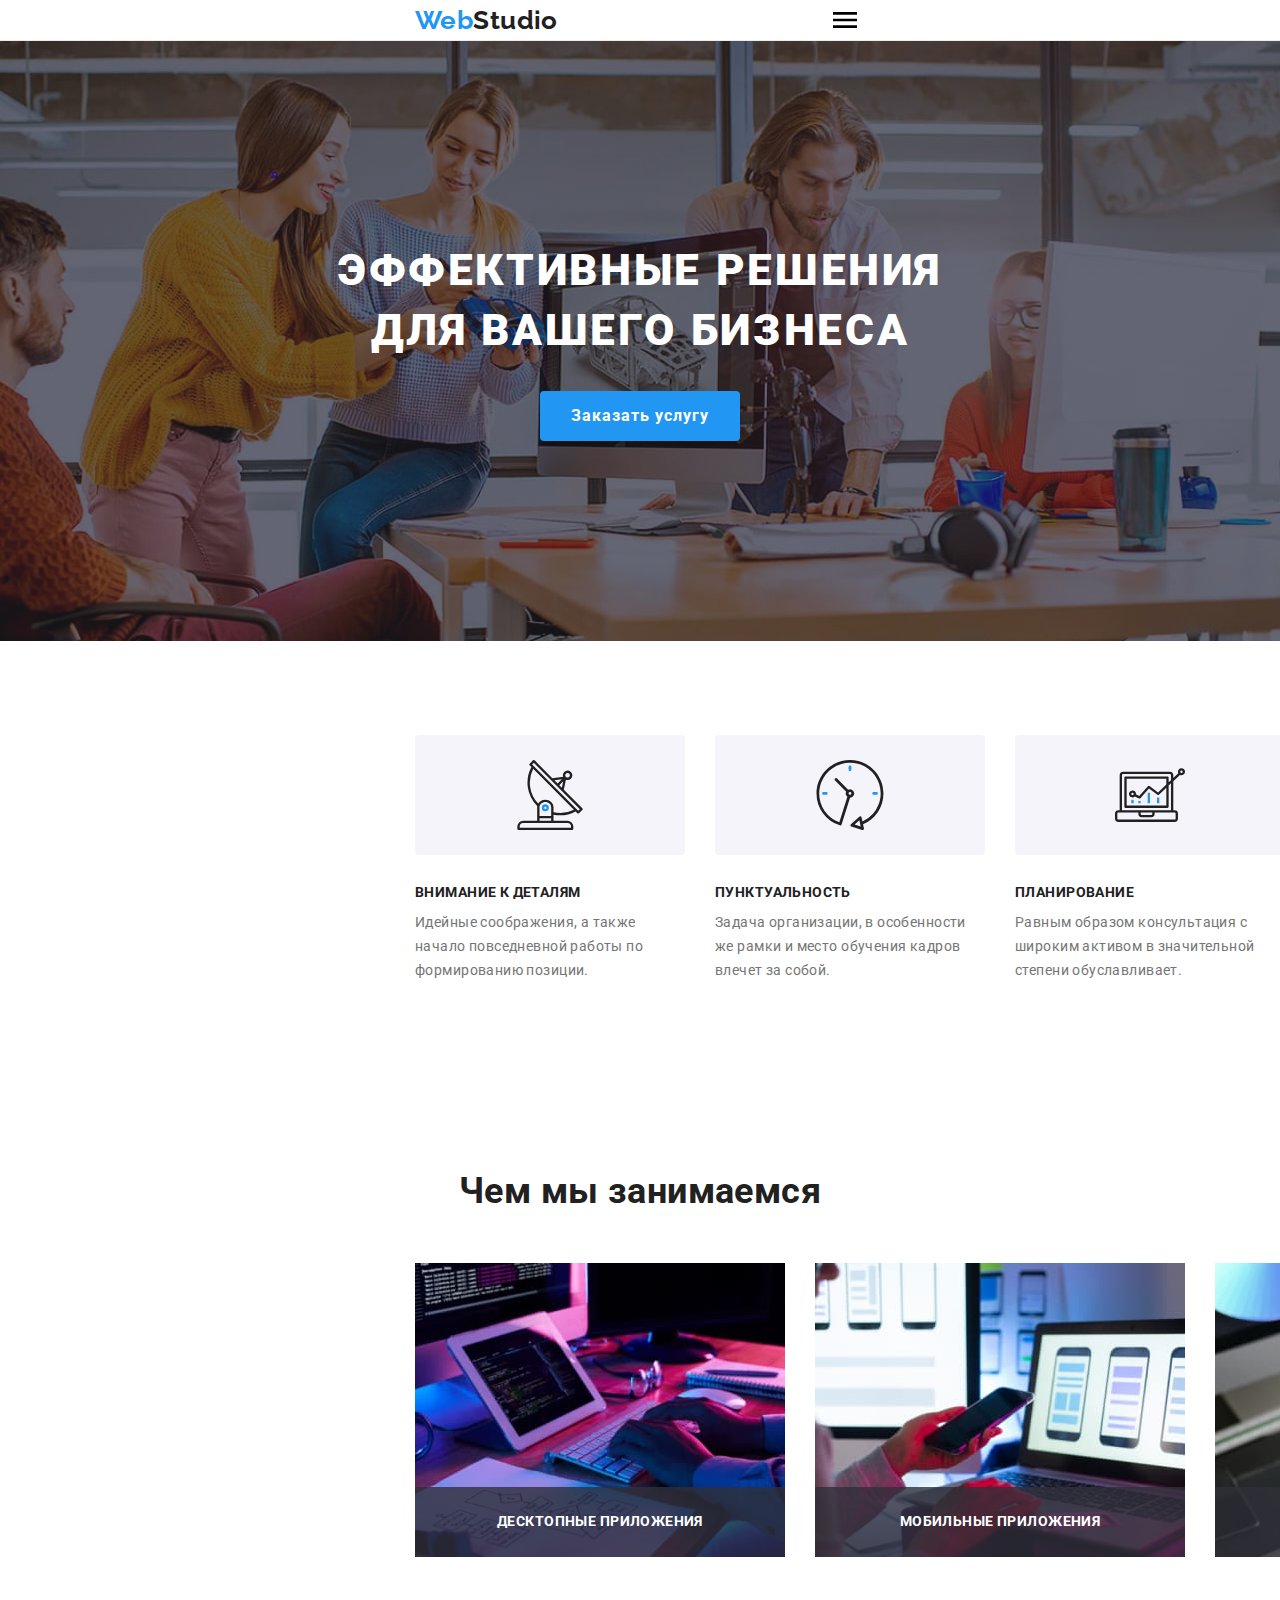
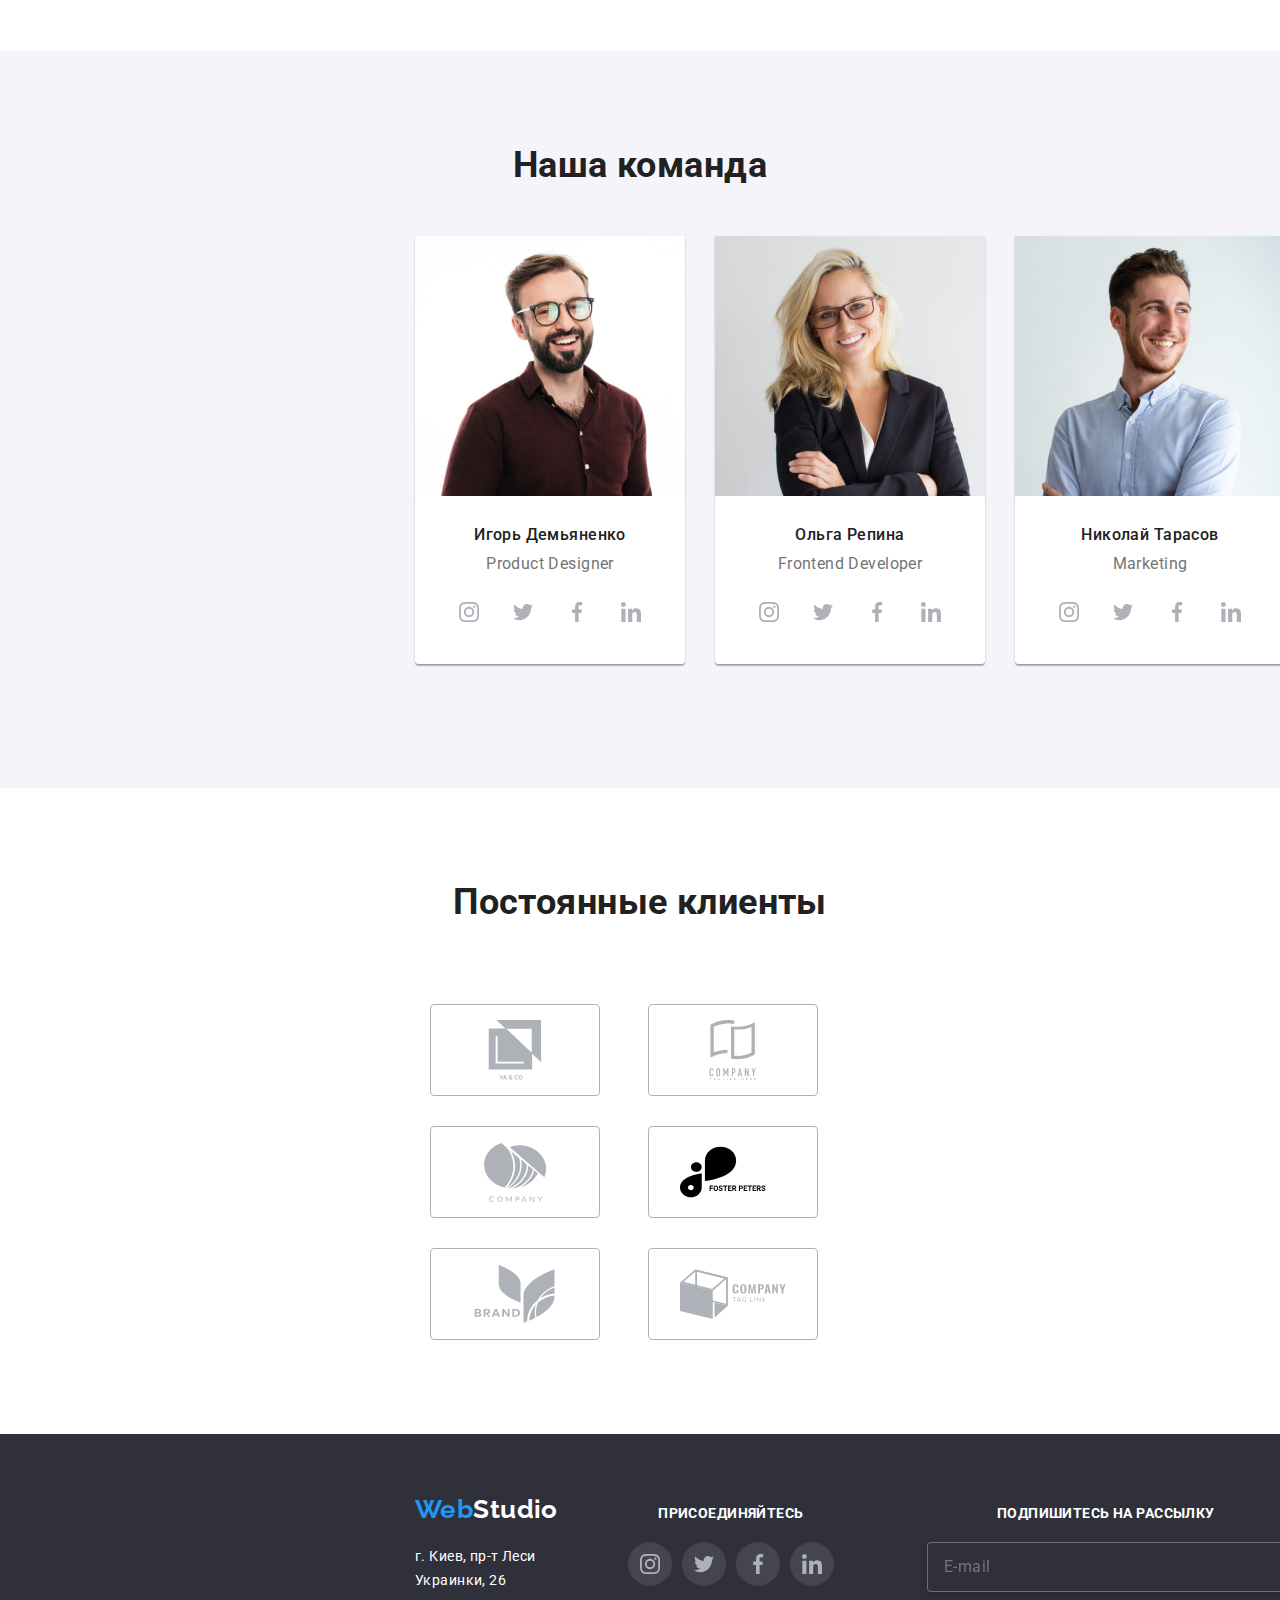
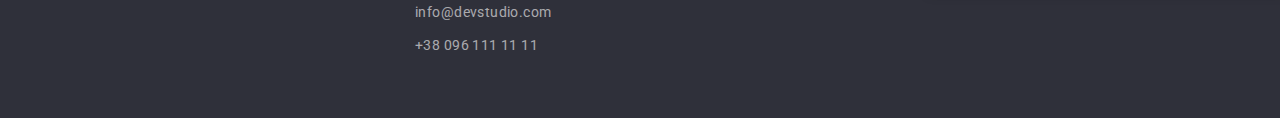
==== commit cc8d78ec: "adds main page mobile styles" ====
--- a/index.html
+++ b/index.html
@@ -426,7 +426,7 @@
       <section class="section">
         <div class="container">
           <h1 class="title section__title">Постоянные клиенты</h1>
-          <ul class="list clients">
+          <ul class="clients">
             <li class="clients__item">
               <a href="" class="clients__link"
                 ><div class="clients__box">
--- a/css/main.min.css
+++ b/css/main.min.css
@@ -1 +1 @@
-.card-set,.address__list,.clients,.our-team__list,.products,.features,.contacts,.navigation__list,.mobile-sm,.sm-list,.card-set__description,.card-set__subtitle,.team-member__position,.products__text,.features__text,.card-set__title,.team-member__name,.features__title,.modal__title,.hero__title,.section__title{margin:0;padding:0}.card-set,.address__list,.clients,.our-team__list,.products,.features,.contacts,.navigation__list,.mobile-sm,.sm-list{list-style:none}.card-set__description,.card-set__subtitle,.team-member__position,.products__text,.features__text{margin:0;padding:0}.card-set__title,.team-member__name,.features__title,.modal__title,.hero__title,.section__title{color:#212121}.filter__btn,.portfolio-title,.checkbox__input,.section__title.visually-hidden{position:absolute;width:1px;height:1px;margin:-1px;border:0;padding:0;white-space:nowrap;-webkit-clip-path:inset(100%);clip-path:inset(100%);clip:rect(0 0 0 0);overflow:hidden}.filter,.clients__box,.features__icon,.checkbox{display:flex;justify-content:center;align-items:center}/*! modern-normalize v1.1.0 | MIT License | https://github.com/sindresorhus/modern-normalize */*,::before,::after{box-sizing:border-box}html{line-height:1.15;-webkit-text-size-adjust:100%;-moz-tab-size:4;-o-tab-size:4;tab-size:4}body{margin:0;font-family:system-ui,-apple-system,"Segoe UI",Roboto,Helvetica,Arial,sans-serif,"Apple Color Emoji","Segoe UI Emoji"}hr{height:0;color:inherit}abbr[title]{-webkit-text-decoration:underline dotted;text-decoration:underline dotted}b,strong{font-weight:bolder}code,kbd,samp,pre{font-family:ui-monospace,SFMono-Regular,Consolas,"Liberation Mono",Menlo,monospace;font-size:1em}small{font-size:80%}sub,sup{font-size:75%;line-height:0;position:relative;vertical-align:baseline}sub{bottom:-0.25em}sup{top:-0.5em}table{text-indent:0;border-color:inherit}button,input,optgroup,select,textarea{font-family:inherit;font-size:100%;line-height:1.15;margin:0}button,select{text-transform:none}button,[type=button],[type=reset],[type=submit]{-webkit-appearance:button}::-moz-focus-inner{border-style:none;padding:0}:-moz-focusring{outline:1px dotted ButtonText}:-moz-ui-invalid{box-shadow:none}legend{padding:0}progress{vertical-align:baseline}::-webkit-inner-spin-button,::-webkit-outer-spin-button{height:auto}[type=search]{-webkit-appearance:textfield;outline-offset:-2px}::-webkit-search-decoration{-webkit-appearance:none}::-webkit-file-upload-button{-webkit-appearance:button;font:inherit}summary{display:list-item}.body{font-family:"Roboto",sans-serif;letter-spacing:.03em;color:#757575;font-size:14px}.container{max-width:480px;padding-left:15px;padding-right:15px;margin-left:auto;margin-right:auto}@media screen and (min-width: 768px){.container{width:768px}}@media screen and (min-width: 1200px){.container{width:1200px}}.section{padding-top:60px;padding-bottom:60px}.section--no-padding{padding-top:0}@media screen and (min-width: 1200px){.section{padding-top:94px;padding-bottom:94px}}.section__title{font-weight:700;font-size:28px;line-height:1.18px;text-align:center;margin-bottom:30px}@media screen and (min-width: 1200px){.section__title{font-size:36px;line-height:1.16;margin-bottom:50px}}.logo{font-family:"Raleway",sans-serif;font-weight:700;font-size:24px;line-height:1.16;text-decoration:none;color:#2196f3}.logo__label--black{color:#212121}@media screen and (min-width: 1200px){.logo{font-size:26px;line-height:1.19}}.link{text-decoration:none;color:#212121;transition:color 250ms cubic-bezier(0.4, 0, 0.2, 1)}.link:visited{color:#212121}.products__img,.card-set__img,.team-member__img{display:block}.sm-item:not(:last-child){margin-right:10px}.sm-link{display:flex;justify-content:center;align-items:center;width:44px;height:44px;border-radius:50%}.sm-list{display:flex}.footer-sm__title,.products__text,.subscription__title{font-weight:700;font-size:14px;line-height:1.14;letter-spacing:.03em;text-transform:uppercase;color:#fff;text-align:center}.btn{display:block;margin-left:auto;margin-right:auto;padding-top:10px;padding-bottom:10px;width:200px;font-weight:700;font-size:16px;line-height:1.88;letter-spacing:.06em;font-family:inherit;color:#fff;background-color:#2196f3;cursor:pointer;border:none;border-radius:4px;box-shadow:0px 4px 4px rgba(0,0,0,.15);transition:background-color 250ms cubic-bezier(0.4, 0, 0.2, 1)}.btn:hover,.btn:focus{background-color:#188ce8}.page-header{border-bottom:1px solid #ececec;position:relative}.page-header__box{display:flex;justify-content:space-between;align-items:center}.navigation__link--current{color:#2196f3}@media screen and (min-width: 768px){.navigation__link--current{position:relative}.navigation__link--current::after{display:inline-block;content:"";position:absolute;bottom:-1px;width:100%;height:4px;border-radius:2px;background-color:#2196f3}}.mobile-sm{display:flex}.mobile-sm__link{font-weight:500;font-size:18px;line-height:1.22;letter-spacing:.02em;color:#2196f3}.mobile-sm__link:visited{color:#2196f3}.mobile-sm__item:not(:last-child){padding-right:10px;margin-right:10px;border-right:1px solid rgba(33,33,33,.2);transform:border rotate(90deg)}.mobile-btn{display:inline-flex;margin:0;padding:0;border:none;background-color:rgba(0,0,0,0)}.mobile-btn.is-open .mobile-nav__icon-close{display:block}.mobile-btn.is-open .mobile-nav__icon-menu{display:none}.mobile-btn .mobile-nav__icon-close{display:none}.mobile-nav{display:none;position:absolute;top:100%;left:0;width:100%;padding:40px 48px;background-color:var(#fff)}.mobile-nav.is-open{display:block}.navigation__list{font-weight:500;font-size:40px;line-height:1.7;letter-spacing:.02em;background-color:var(#fff);margin-bottom:270px}@media screen and (min-width: 768px){.navigation__list{display:flex;font-size:14px;line-height:1.14;margin-left:93px}}@media screen and (min-width: 768px){.navigation__item:not(:last-child),.contacts__item:not(:last-child){margin-right:50px}}.contacts__item{display:flex;align-items:center}.contacts__icon{margin-right:10px;--color4: currentColor}.navigation__link,.contacts__link{padding-bottom:32px}@media screen and (min-width: 768px){.navigation__link,.contacts__link{display:flex;align-items:center;padding-top:32px;padding-bottom:32px}}.contacts__icon{display:none}@media screen and (min-width: 768px){.contacts__icon{display:block;fill:currentColor}}.contacts{display:flex;flex-direction:column-reverse}@media screen and (min-width: 768px){.contacts{display:flex;justify-content:flex-end;margin-left:auto}}.navigation__link:hover,.navigation__link:focus,.contacts__link:hover,.contacts__link:focus{color:#2196f3}.contacts__link{font-weight:500;font-size:24px;line-height:1.16;letter-spacing:.02em;color:#757575}@media screen and (min-width: 768px){.contacts__link{font-size:14px;line-height:1.14;letter-spacing:.02em}}.contacts__link:visited{color:#757575}@media screen and (max-width: 767px){.contacts__tel{font-size:34px;line-height:1.17;color:#2196f3}}.hero{max-width:1600px;margin:0 auto}.overlay{padding-top:200px;height:600px;background-color:rgba(47,48,58,.4);background-image:linear-gradient(to right, rgba(47, 48, 58, 0.4), rgba(47, 48, 58, 0.4)),url("../images/hero-Img.jpg");background-repeat:no-repeat;background-size:cover;background-position:center}.hero__title{max-width:650px;margin-bottom:30px;margin-left:auto;margin-right:auto;font-weight:900;font-size:44px;line-height:1.36;text-align:center;letter-spacing:.06em;text-transform:uppercase;color:#fff}.backdrop{position:fixed;top:0;left:0;width:100%;height:100%;background-color:rgba(0,0,0,.2);opacity:1;transition:opacity 250ms cubic-bezier(0.4, 0, 0.2, 1),visibility 250ms cubic-bezier(0.4, 0, 0.2, 1)}.backdrop--is-hidden{visibility:hidden;opacity:0;pointer-events:none}.backdrop--is-hidden .modal{transform:translate(-50%, -50%) scale(0.9)}.modal{position:absolute;top:50%;left:50%;width:528px;height:581px;background:#fff;box-shadow:0px 1px 3px rgba(0,0,0,.12),0px 1px 1px rgba(0,0,0,.14),0px 2px 1px rgba(0,0,0,.2);border-radius:4px;transform:translate(-50%, -50%) scale(1);transition:transform 250ms cubic-bezier(0.4, 0, 0.2, 1)}.modal__close-button{position:absolute;top:0;right:0;display:flex;justify-content:center;align-items:center;width:30px;height:30px;margin-top:8px;margin-right:8px;cursor:pointer;border:1px solid rgba(0,0,0,.1);border-radius:50%;background-color:#fff;--color1: currentColor;transition:fill 250ms cubic-bezier(0.4, 0, 0.2, 1)}.modal__close-button:hover,.modal__close-button:focus{fill:#2196f3}.modal__title{display:block;margin-bottom:30px;font-weight:700;font-size:20px;line-height:1.15;text-align:center}.modal__box{padding:40px}.modal__label{position:relative}.modal__field{display:block;width:448px;height:40px;padding-left:40px;margin-bottom:30px}.modal__field,.modal__comment{border:1px solid rgba(33,33,33,.2);border-radius:4px;outline-width:0;transition:border-color 250ms cubic-bezier(0.4, 0, 0.2, 1)}.modal__icon{position:absolute;top:11px;left:12px;--color1: currentColor;transition:fill 250ms cubic-bezier(0.4, 0, 0.2, 1)}.modal__comment::-moz-placeholder{font-size:12px;line-height:1.16;letter-spacing:.01em;color:rgba(117,117,117,.5)}.modal__comment:-ms-input-placeholder{font-size:12px;line-height:1.16;letter-spacing:.01em;color:rgba(117,117,117,.5)}.modal__comment::placeholder{font-size:12px;line-height:1.16;letter-spacing:.01em;color:rgba(117,117,117,.5)}.modal__label:focus-within>.modal__icon{fill:#2196f3}.modal__label:focus-within>.modal__field,.modal__label:focus-within>.modal__comment{border-color:#2196f3}.modal__name{position:absolute;top:0;left:0;font-size:12px;line-height:1.16;letter-spacing:.01em;color:#757575;transform:translateY(-18px)}.modal__comment{display:block;width:448px;height:120px;resize:none;padding:12px 16px;margin-bottom:20px;font-size:12px;line-height:1.16;letter-spacing:.01em}.checkbox{position:relative;margin-bottom:30px;line-height:1.71}.checkbox__link{text-underline-offset:1px;color:#2196f3}.checkbox__icon{display:inline-block;width:16px;height:15px;border:2px solid #212121;border-radius:2px;margin-right:7px;transition:background-color 250ms cubic-bezier(0.4, 0, 0.2, 1)}.checkbox__input:checked+.checkbox__icon{border-color:#2196f3;background-color:#2196f3}.checkbox__input{display:block;position:relative}.features__title{font-size:14px;font-weight:700;line-height:1.14;text-transform:uppercase;margin-bottom:10px}.features{display:flex;margin-left:-30px}.features__item{flex-basis:calc(25% - 30px);margin-left:30px}.features__text{line-height:1.71}.features__icon{width:270px;height:120px;background-color:#f5f4fa;border-radius:4px;margin-bottom:30px}.products{display:flex}.products__item{position:relative}.products__item:not(:last-child){margin-right:30px}.products__text{position:absolute;bottom:0;width:100%;text-align:center;padding-top:27px;padding-bottom:27px;background-color:rgba(47,48,58,.8)}.our-team{background-color:#f5f4fa}.our-team__list{display:flex}.team-member{box-shadow:0px 1px 3px rgba(0,0,0,.12),0px 1px 1px rgba(0,0,0,.14),0px 2px 1px rgba(0,0,0,.2);border-radius:0px 0px 4px 4px}.team-member:not(:last-child){margin-right:30px}.team-member__box{padding-top:30px;padding-bottom:30px;background-color:#fff;border-radius:4px}.team-member__name{font-weight:500;margin-bottom:10px}.team-member__position,.team-member__name{font-size:16px;line-height:1.18;text-align:center}.team-member__position{margin-bottom:16px}.team-member__sm-list{justify-content:center}.team-member__sm-link{color:#afb1b8;transition:color 250ms cubic-bezier(0.4, 0, 0.2, 1),background-color 250ms cubic-bezier(0.4, 0, 0.2, 1)}.team-member__sm-link:visited{color:#afb1b8}.team-member__sm-link:hover,.team-member__sm-link:focus{background-color:#2196f3;color:#fff}.team-member__sm-icon{--color1: currentColor }.clients{display:flex}.clients__box{width:170px;height:92px;border:1px solid currentColor;border-radius:4px}.clients__item:not(:last-child){margin-right:30px}.clients__link{color:#afb1b8;transition:color 250ms cubic-bezier(0.4, 0, 0.2, 1)}.clients__link:visited{color:#afb1b8}.clients__link:hover,.clients__link:focus{color:#2196f3;fill:#2196f3}.clients__logo{--color1: currentColor}.footer{padding-top:60px;padding-bottom:60px;background-color:#2f303a}.footer__logo{display:block;margin-bottom:20px}.footer__box{display:flex}.addres-thumb{width:231px;margin-right:70px}.address__item:not(:last-child){margin-bottom:9px}.logo-label--white{color:#fff}.address__item{font-style:normal;line-height:1.7;color:#fff;transition:color 250ms cubic-bezier(0.4, 0, 0.2, 1)}.address__link{color:rgba(255,255,255,.6)}.address__link:visited{color:rgba(255,255,255,.6)}.address__link:hover,.address__link:focus{color:#fff}.address__link--white{color:#fff}.footer-sm__title,.subscription__title{display:block;padding-bottom:20px;padding-top:12px}.footer-sm__link{background-color:rgba(255,255,255,.1);color:#fff;transition:background-color 250ms cubic-bezier(0.4, 0, 0.2, 1)}.footer-sm__link:hover,.footer-sm__link:focus{background-color:#2196f3}.footer-sm__icon{--color1: currentColor }.subscription{display:flex;align-items:flex-start;margin-left:93px}.subscription__box{display:flex;flex-direction:column}.subscription__email{height:50px;width:358px;padding-left:16px;padding-top:15px;padding-bottom:15px;font-size:16px;line-height:1.25;letter-spacing:.03em;color:rgba(255,255,255,.6);background-color:#2f303a;border:1px solid rgba(255,255,255,.3);filter:drop-shadow(0px 4px 4px rgba(0, 0, 0, 0.15));border-radius:4px}.subscription__btn{display:flex;justify-content:center;align-items:center;margin-top:48px;margin-left:12px}.subscription__icon{margin-left:10px}.filter__text{display:block;font-weight:500;font-size:16px;line-height:1.62;font-family:inherit;color:#212121;cursor:pointer;border:none;padding:6px 22px;border-radius:4px;background-color:#f5f4fa;transition:background-color 250ms cubic-bezier(0.4, 0, 0.2, 1),color 250ms cubic-bezier(0.4, 0, 0.2, 1)}.filter__btn:checked+.filter__text{color:#fff;background-color:#2196f3}.filter__text:hover,.filter__text:focus{color:#fff;background-color:#2196f3;box-shadow:0px 3px 1px rgba(0,0,0,.1),0px 1px 2px rgba(0,0,0,.08),0px 2px 2px rgba(0,0,0,.12);border-radius:4px}.filter{margin-bottom:50px}.filter__label:not(:last-child){margin-right:8px}.card-set__title{font-weight:700;font-size:18px;line-height:2;letter-spacing:.06em;padding-bottom:4px}.card-set__subtitle{font-size:16px;line-height:1.88}.card-set__item{transition:box-shadow 250ms cubic-bezier(0.4, 0, 0.2, 1)}.card-set__item:hover{box-shadow:0px 1px 1px rgba(0,0,0,.12),0px 4px 4px rgba(0,0,0,.06),1px 4px 6px rgba(0,0,0,.16)}.card-set__titles{border-bottom:1px solid #eee;border-left:1px solid #eee;border-right:1px solid #eee;padding:20px 24px;background-color:#fff}.card-set{margin:0;padding:0;display:flex;flex-wrap:wrap;margin-top:-30px;margin-left:-30px}.card-set__img{max-width:100%;height:auto}.card-set__item{flex-basis:calc(33.3333333333% - 30px);margin-top:30px;margin-left:30px}.card-set__thumb{position:relative;z-index:-1}.card-set__item,.card-set__titles{overflow:hidden}.card-set__description{position:absolute;display:inline-block;bottom:0;left:0;width:100%;height:100%;margin:0;font-size:18px;line-height:1.58;color:#fff;background-color:rgba(33,150,243,.9);padding:63px 24px;transform:translateY(100%);transition:transform 250ms cubic-bezier(0.4, 0, 0.2, 1)}.card-set__item:hover .card-set__description{transform:translateY(0)}/*# sourceMappingURL=main.min.css.map */+.card-set,.address__list,.clients,.our-team__list,.products,.features,.contacts,.navigation__list,.mobile-sm,.sm-list,.card-set__description,.card-set__subtitle,.team-member__position,.products__text,.features__text,.card-set__title,.team-member__name,.features__title,.modal__title,.hero__title,.section__title{margin:0;padding:0}.card-set,.address__list,.clients,.our-team__list,.products,.features,.contacts,.navigation__list,.mobile-sm,.sm-list{list-style:none}.card-set__description,.card-set__subtitle,.team-member__position,.products__text,.features__text{margin:0;padding:0}.card-set__title,.team-member__name,.features__title,.modal__title,.hero__title,.section__title{color:#212121}.filter__btn,.portfolio-title,.checkbox__input,.section__title.visually-hidden{position:absolute;width:1px;height:1px;margin:-1px;border:0;padding:0;white-space:nowrap;-webkit-clip-path:inset(100%);clip-path:inset(100%);clip:rect(0 0 0 0);overflow:hidden}.filter,.clients__box,.features__icon,.checkbox{display:flex;justify-content:center;align-items:center}/*! modern-normalize v1.1.0 | MIT License | https://github.com/sindresorhus/modern-normalize */*,::before,::after{box-sizing:border-box}html{line-height:1.15;-webkit-text-size-adjust:100%;-moz-tab-size:4;-o-tab-size:4;tab-size:4}body{margin:0;font-family:system-ui,-apple-system,"Segoe UI",Roboto,Helvetica,Arial,sans-serif,"Apple Color Emoji","Segoe UI Emoji"}hr{height:0;color:inherit}abbr[title]{-webkit-text-decoration:underline dotted;text-decoration:underline dotted}b,strong{font-weight:bolder}code,kbd,samp,pre{font-family:ui-monospace,SFMono-Regular,Consolas,"Liberation Mono",Menlo,monospace;font-size:1em}small{font-size:80%}sub,sup{font-size:75%;line-height:0;position:relative;vertical-align:baseline}sub{bottom:-0.25em}sup{top:-0.5em}table{text-indent:0;border-color:inherit}button,input,optgroup,select,textarea{font-family:inherit;font-size:100%;line-height:1.15;margin:0}button,select{text-transform:none}button,[type=button],[type=reset],[type=submit]{-webkit-appearance:button}::-moz-focus-inner{border-style:none;padding:0}:-moz-focusring{outline:1px dotted ButtonText}:-moz-ui-invalid{box-shadow:none}legend{padding:0}progress{vertical-align:baseline}::-webkit-inner-spin-button,::-webkit-outer-spin-button{height:auto}[type=search]{-webkit-appearance:textfield;outline-offset:-2px}::-webkit-search-decoration{-webkit-appearance:none}::-webkit-file-upload-button{-webkit-appearance:button;font:inherit}summary{display:list-item}.body{font-family:"Roboto",sans-serif;letter-spacing:.03em;color:#757575;font-size:14px}.container{max-width:480px;padding-left:15px;padding-right:15px;margin-left:auto;margin-right:auto}@media screen and (min-width: 768px){.container{width:768px}}@media screen and (min-width: 1200px){.container{width:1200px}}.section{padding-top:60px;padding-bottom:60px}.section--no-padding{padding-top:0}@media screen and (min-width: 1200px){.section{padding-top:94px;padding-bottom:94px}}.section__title{font-weight:700;font-size:28px;line-height:1.18px;text-align:center;margin-bottom:30px}@media screen and (min-width: 1200px){.section__title{font-size:36px;line-height:1.16;margin-bottom:50px}}.logo{font-family:"Raleway",sans-serif;font-weight:700;font-size:24px;line-height:1.16;text-decoration:none;color:#2196f3}.logo__label--black{color:#212121}@media screen and (min-width: 1200px){.logo{font-size:26px;line-height:1.19}}.link{text-decoration:none;color:#212121;transition:color 250ms cubic-bezier(0.4, 0, 0.2, 1)}.link:visited{color:#212121}.products__img,.card-set__img,.team-member__img{display:block}.sm-item:not(:last-child){margin-right:10px}.sm-link{display:flex;justify-content:center;align-items:center;width:44px;height:44px;border-radius:50%}.sm-list{display:flex}.footer-sm__title,.products__text,.subscription__title{font-weight:700;font-size:14px;line-height:1.14;letter-spacing:.03em;text-transform:uppercase;color:#fff;text-align:center}.btn{display:block;margin-left:auto;margin-right:auto;padding-top:10px;padding-bottom:10px;width:200px;font-weight:700;font-size:16px;line-height:1.88;letter-spacing:.06em;font-family:inherit;color:#fff;background-color:#2196f3;cursor:pointer;border:none;border-radius:4px;box-shadow:0px 4px 4px rgba(0,0,0,.15);transition:background-color 250ms cubic-bezier(0.4, 0, 0.2, 1)}.btn:hover,.btn:focus{background-color:#188ce8}.page-header{border-bottom:1px solid #ececec;position:relative}.page-header__box{display:flex;justify-content:space-between;align-items:center}.navigation__link--current{color:#2196f3}@media screen and (min-width: 768px){.navigation__link--current{position:relative}.navigation__link--current::after{display:inline-block;content:"";position:absolute;bottom:-1px;width:100%;height:4px;border-radius:2px;background-color:#2196f3}}.mobile-sm{display:flex}.mobile-sm__link{font-weight:500;font-size:18px;line-height:1.22;letter-spacing:.02em;color:#2196f3}.mobile-sm__link:visited{color:#2196f3}.mobile-sm__item:not(:last-child){padding-right:10px;margin-right:10px;border-right:1px solid rgba(33,33,33,.2);transform:border rotate(90deg)}.mobile-btn{display:inline-flex;margin:0;padding:0;border:none;background-color:rgba(0,0,0,0)}.mobile-btn.is-open .mobile-nav__icon-close{display:block}.mobile-btn.is-open .mobile-nav__icon-menu{display:none}.mobile-btn .mobile-nav__icon-close{display:none}.mobile-nav{display:none;position:absolute;top:100%;left:0;width:100%;padding:40px 48px;background-color:var(#fff)}.mobile-nav.is-open{display:block}.navigation__list{font-weight:500;font-size:40px;line-height:1.7;letter-spacing:.02em;background-color:var(#fff);margin-bottom:270px}@media screen and (min-width: 768px){.navigation__list{display:flex;font-size:14px;line-height:1.14;margin-left:93px}}@media screen and (min-width: 768px){.navigation__item:not(:last-child),.contacts__item:not(:last-child){margin-right:50px}}.contacts__item{display:flex;align-items:center}.contacts__icon{margin-right:10px;--color4: currentColor}.navigation__link,.contacts__link{padding-bottom:32px}@media screen and (min-width: 768px){.navigation__link,.contacts__link{display:flex;align-items:center;padding-top:32px;padding-bottom:32px}}.contacts__icon{display:none}@media screen and (min-width: 768px){.contacts__icon{display:block;fill:currentColor}}.contacts{display:flex;flex-direction:column-reverse}@media screen and (min-width: 768px){.contacts{display:flex;justify-content:flex-end;margin-left:auto}}.navigation__link:hover,.navigation__link:focus,.contacts__link:hover,.contacts__link:focus{color:#2196f3}.contacts__link{font-weight:500;font-size:24px;line-height:1.16;letter-spacing:.02em;color:#757575}@media screen and (min-width: 768px){.contacts__link{font-size:14px;line-height:1.14;letter-spacing:.02em}}.contacts__link:visited{color:#757575}@media screen and (max-width: 767px){.contacts__tel{font-size:34px;line-height:1.17;color:#2196f3}}.hero{margin:0 auto;max-width:480px}@media screen and (min-width: 1200px){.hero{max-width:1600px}}.overlay{padding-top:118px;height:400px;max-width:480px;background-color:#2f303a;background-image:linear-gradient(to right, rgba(47, 48, 58, 0.4), rgba(47, 48, 58, 0.4)),url("../images/mobile/hero.jpg");background-repeat:no-repeat;background-size:cover;background-position:center}@media(-webkit-min-device-pixel-ratio: 2),(min-resolution: 2dppx){.overlay{background-image:linear-gradient(to right, rgba(47, 48, 58, 0.4), rgba(47, 48, 58, 0.4)),url("../images/mobile/hero-2x.jpg")}}@media screen and (min-width: 1200px){.overlay{padding-top:200px;max-width:1600px;height:600px;background-color:#2f303a;background-image:linear-gradient(to right, rgba(47, 48, 58, 0.4), rgba(47, 48, 58, 0.4)),url("../images/desktop/hero.jpg")}}@media screen and (min-width: 1200px)and (-webkit-min-device-pixel-ratio: 2),screen and (min-width: 1200px)and (min-resolution: 2dppx){.overlay{background-image:linear-gradient(to right, rgba(47, 48, 58, 0.4), rgba(47, 48, 58, 0.4)),url("../images/desktop/hero-2x.jpg")}}.hero__title{max-width:360px;margin-bottom:30px;margin-left:auto;margin-right:auto;font-weight:900;font-size:26px;line-height:1.6;text-align:center;letter-spacing:.06em;text-transform:uppercase;color:#fff}@media screen and (min-width: 1200px){.hero__title{max-width:650px;font-size:44px;line-height:1.36}}.backdrop{position:fixed;top:0;left:0;width:100%;height:100%;background-color:rgba(0,0,0,.2);opacity:1;transition:opacity 250ms cubic-bezier(0.4, 0, 0.2, 1),visibility 250ms cubic-bezier(0.4, 0, 0.2, 1)}.backdrop--is-hidden{visibility:hidden;opacity:0;pointer-events:none}.backdrop--is-hidden .modal{transform:translate(-50%, -50%) scale(0.9)}.modal{position:absolute;top:50%;left:50%;width:528px;height:581px;background:#fff;box-shadow:0px 1px 3px rgba(0,0,0,.12),0px 1px 1px rgba(0,0,0,.14),0px 2px 1px rgba(0,0,0,.2);border-radius:4px;transform:translate(-50%, -50%) scale(1);transition:transform 250ms cubic-bezier(0.4, 0, 0.2, 1)}.modal__close-button{position:absolute;top:0;right:0;display:flex;justify-content:center;align-items:center;width:30px;height:30px;margin-top:8px;margin-right:8px;cursor:pointer;border:1px solid rgba(0,0,0,.1);border-radius:50%;background-color:#fff;--color1: currentColor;transition:fill 250ms cubic-bezier(0.4, 0, 0.2, 1)}.modal__close-button:hover,.modal__close-button:focus{fill:#2196f3}.modal__title{display:block;margin-bottom:30px;font-weight:700;font-size:20px;line-height:1.15;text-align:center}.modal__box{padding:40px}.modal__label{position:relative}.modal__field{display:block;width:448px;height:40px;padding-left:40px;margin-bottom:30px}.modal__field,.modal__comment{border:1px solid rgba(33,33,33,.2);border-radius:4px;outline-width:0;transition:border-color 250ms cubic-bezier(0.4, 0, 0.2, 1)}.modal__icon{position:absolute;top:11px;left:12px;--color1: currentColor;transition:fill 250ms cubic-bezier(0.4, 0, 0.2, 1)}.modal__comment::-moz-placeholder{font-size:12px;line-height:1.16;letter-spacing:.01em;color:rgba(117,117,117,.5)}.modal__comment:-ms-input-placeholder{font-size:12px;line-height:1.16;letter-spacing:.01em;color:rgba(117,117,117,.5)}.modal__comment::placeholder{font-size:12px;line-height:1.16;letter-spacing:.01em;color:rgba(117,117,117,.5)}.modal__label:focus-within>.modal__icon{fill:#2196f3}.modal__label:focus-within>.modal__field,.modal__label:focus-within>.modal__comment{border-color:#2196f3}.modal__name{position:absolute;top:0;left:0;font-size:12px;line-height:1.16;letter-spacing:.01em;color:#757575;transform:translateY(-18px)}.modal__comment{display:block;width:448px;height:120px;resize:none;padding:12px 16px;margin-bottom:20px;font-size:12px;line-height:1.16;letter-spacing:.01em}.checkbox{position:relative;margin-bottom:30px;line-height:1.71}.checkbox__link{text-underline-offset:1px;color:#2196f3}.checkbox__icon{display:inline-block;width:16px;height:15px;border:2px solid #212121;border-radius:2px;margin-right:7px;transition:background-color 250ms cubic-bezier(0.4, 0, 0.2, 1)}.checkbox__input:checked+.checkbox__icon{border-color:#2196f3;background-color:#2196f3}.checkbox__input{display:block;position:relative}.features__title{font-size:14px;font-weight:700;line-height:1.14;text-transform:uppercase;margin-bottom:10px}@media screen and (max-width: 768px){.features__title{text-align:center}}.features{display:block}@media screen and (min-width: 1200px){.features{display:flex;margin-left:-30px}}.features__item{width:100%}@media screen and (min-width: 1200px){.features__item{flex-basis:calc(25% - 30px);margin-left:30px}}.features__text{line-height:1.71}.features__icon{height:120px;background-color:#f5f4fa;border-radius:4px;margin-bottom:30px}@media screen and (min-width: 1200px){.features__icon{width:270px}}.products{display:flex}.products__item{position:relative}.products__item:not(:last-child){margin-right:30px}.products__text{position:absolute;bottom:0;width:100%;text-align:center;padding-top:27px;padding-bottom:27px;background-color:rgba(47,48,58,.8)}.section--no-padding{display:none}@media screen and (min-width: 1200px){.section--no-padding{display:block}}.our-team{background-color:#f5f4fa}@media screen and (min-width: 1200px){.our-team__list{display:flex}}.team-member{box-shadow:0px 1px 3px rgba(0,0,0,.12),0px 1px 1px rgba(0,0,0,.14),0px 2px 1px rgba(0,0,0,.2);border-radius:0px 0px 4px 4px}.team-member:not(:last-child){margin-bottom:30px}@media screen and (min-width: 1200px){.team-member:not(:last-child){margin-right:30px}}.team-member__box{padding-top:30px;padding-bottom:24px;background-color:#fff;border-radius:4px}@media screen and (min-width: 1200px){.team-member__box{padding-bottom:30px}}.team-member__name{font-weight:500;margin-bottom:10px}.team-member__position,.team-member__name{font-size:16px;line-height:1.18;text-align:center}.team-member__position{margin-bottom:16px}.team-member__sm-list{justify-content:center}.team-member__sm-link{color:#afb1b8;transition:color 250ms cubic-bezier(0.4, 0, 0.2, 1),background-color 250ms cubic-bezier(0.4, 0, 0.2, 1)}.team-member__sm-link:visited{color:#afb1b8}.team-member__sm-link:hover,.team-member__sm-link:focus{background-color:#2196f3;color:#fff}.team-member__sm-icon{--color1: currentColor }.clients{display:flex;flex-wrap:wrap;padding-left:45px;padding-top:30px;margin-top:-30px;margin-left:-30px}.clients__item{flex-basis:calc((100% - 60px)/2);margin-top:30px}.clients__box{height:92px;border:1px solid currentColor;border-radius:4px}@media screen and (min-width: 1200px){.clients__box{height:92px;width:170px}}.clients__item:not(:last-child){margin-right:30px}.clients__link{color:#afb1b8;transition:color 250ms cubic-bezier(0.4, 0, 0.2, 1)}.clients__link:visited{color:#afb1b8}.clients__link:hover,.clients__link:focus{color:#2196f3;fill:#2196f3}.clients__logo{--color1: currentColor}.footer{padding-top:60px;padding-bottom:60px;background-color:#2f303a}.footer__logo{display:block;margin-bottom:20px}.footer__box{display:flex}.addres-thumb{width:231px;margin-right:70px}.address__item:not(:last-child){margin-bottom:9px}.logo-label--white{color:#fff}.address__item{font-style:normal;line-height:1.7;color:#fff;transition:color 250ms cubic-bezier(0.4, 0, 0.2, 1)}.address__link{color:rgba(255,255,255,.6)}.address__link:visited{color:rgba(255,255,255,.6)}.address__link:hover,.address__link:focus{color:#fff}.address__link--white{color:#fff}.footer-sm__title,.subscription__title{display:block;padding-bottom:20px;padding-top:12px}.footer-sm__link{background-color:rgba(255,255,255,.1);color:#fff;transition:background-color 250ms cubic-bezier(0.4, 0, 0.2, 1)}.footer-sm__link:hover,.footer-sm__link:focus{background-color:#2196f3}.footer-sm__icon{--color1: currentColor }.subscription{display:flex;align-items:flex-start;margin-left:93px}.subscription__box{display:flex;flex-direction:column}.subscription__email{height:50px;width:358px;padding-left:16px;padding-top:15px;padding-bottom:15px;font-size:16px;line-height:1.25;letter-spacing:.03em;color:rgba(255,255,255,.6);background-color:#2f303a;border:1px solid rgba(255,255,255,.3);filter:drop-shadow(0px 4px 4px rgba(0, 0, 0, 0.15));border-radius:4px}.subscription__btn{display:flex;justify-content:center;align-items:center;margin-top:48px;margin-left:12px}.subscription__icon{margin-left:10px}.filter__text{display:block;font-weight:500;font-size:16px;line-height:1.62;font-family:inherit;color:#212121;cursor:pointer;border:none;padding:6px 22px;border-radius:4px;background-color:#f5f4fa;transition:background-color 250ms cubic-bezier(0.4, 0, 0.2, 1),color 250ms cubic-bezier(0.4, 0, 0.2, 1)}.filter__btn:checked+.filter__text{color:#fff;background-color:#2196f3}.filter__text:hover,.filter__text:focus{color:#fff;background-color:#2196f3;box-shadow:0px 3px 1px rgba(0,0,0,.1),0px 1px 2px rgba(0,0,0,.08),0px 2px 2px rgba(0,0,0,.12);border-radius:4px}.filter{margin-bottom:50px}.filter__label:not(:last-child){margin-right:8px}.card-set__title{font-weight:700;font-size:18px;line-height:2;letter-spacing:.06em;padding-bottom:4px}.card-set__subtitle{font-size:16px;line-height:1.88}.card-set__item{transition:box-shadow 250ms cubic-bezier(0.4, 0, 0.2, 1)}.card-set__item:hover{box-shadow:0px 1px 1px rgba(0,0,0,.12),0px 4px 4px rgba(0,0,0,.06),1px 4px 6px rgba(0,0,0,.16)}.card-set__titles{border-bottom:1px solid #eee;border-left:1px solid #eee;border-right:1px solid #eee;padding:20px 24px;background-color:#fff}.card-set{margin:0;padding:0;display:flex;flex-wrap:wrap;margin-top:-30px;margin-left:-30px}.card-set__img{max-width:100%;height:auto}.card-set__item{flex-basis:calc(33.3333333333% - 30px);margin-top:30px;margin-left:30px}.card-set__thumb{position:relative;z-index:-1}.card-set__item,.card-set__titles{overflow:hidden}.card-set__description{position:absolute;display:inline-block;bottom:0;left:0;width:100%;height:100%;margin:0;font-size:18px;line-height:1.58;color:#fff;background-color:rgba(33,150,243,.9);padding:63px 24px;transform:translateY(100%);transition:transform 250ms cubic-bezier(0.4, 0, 0.2, 1)}.card-set__item:hover .card-set__description{transform:translateY(0)}/*# sourceMappingURL=main.min.css.map */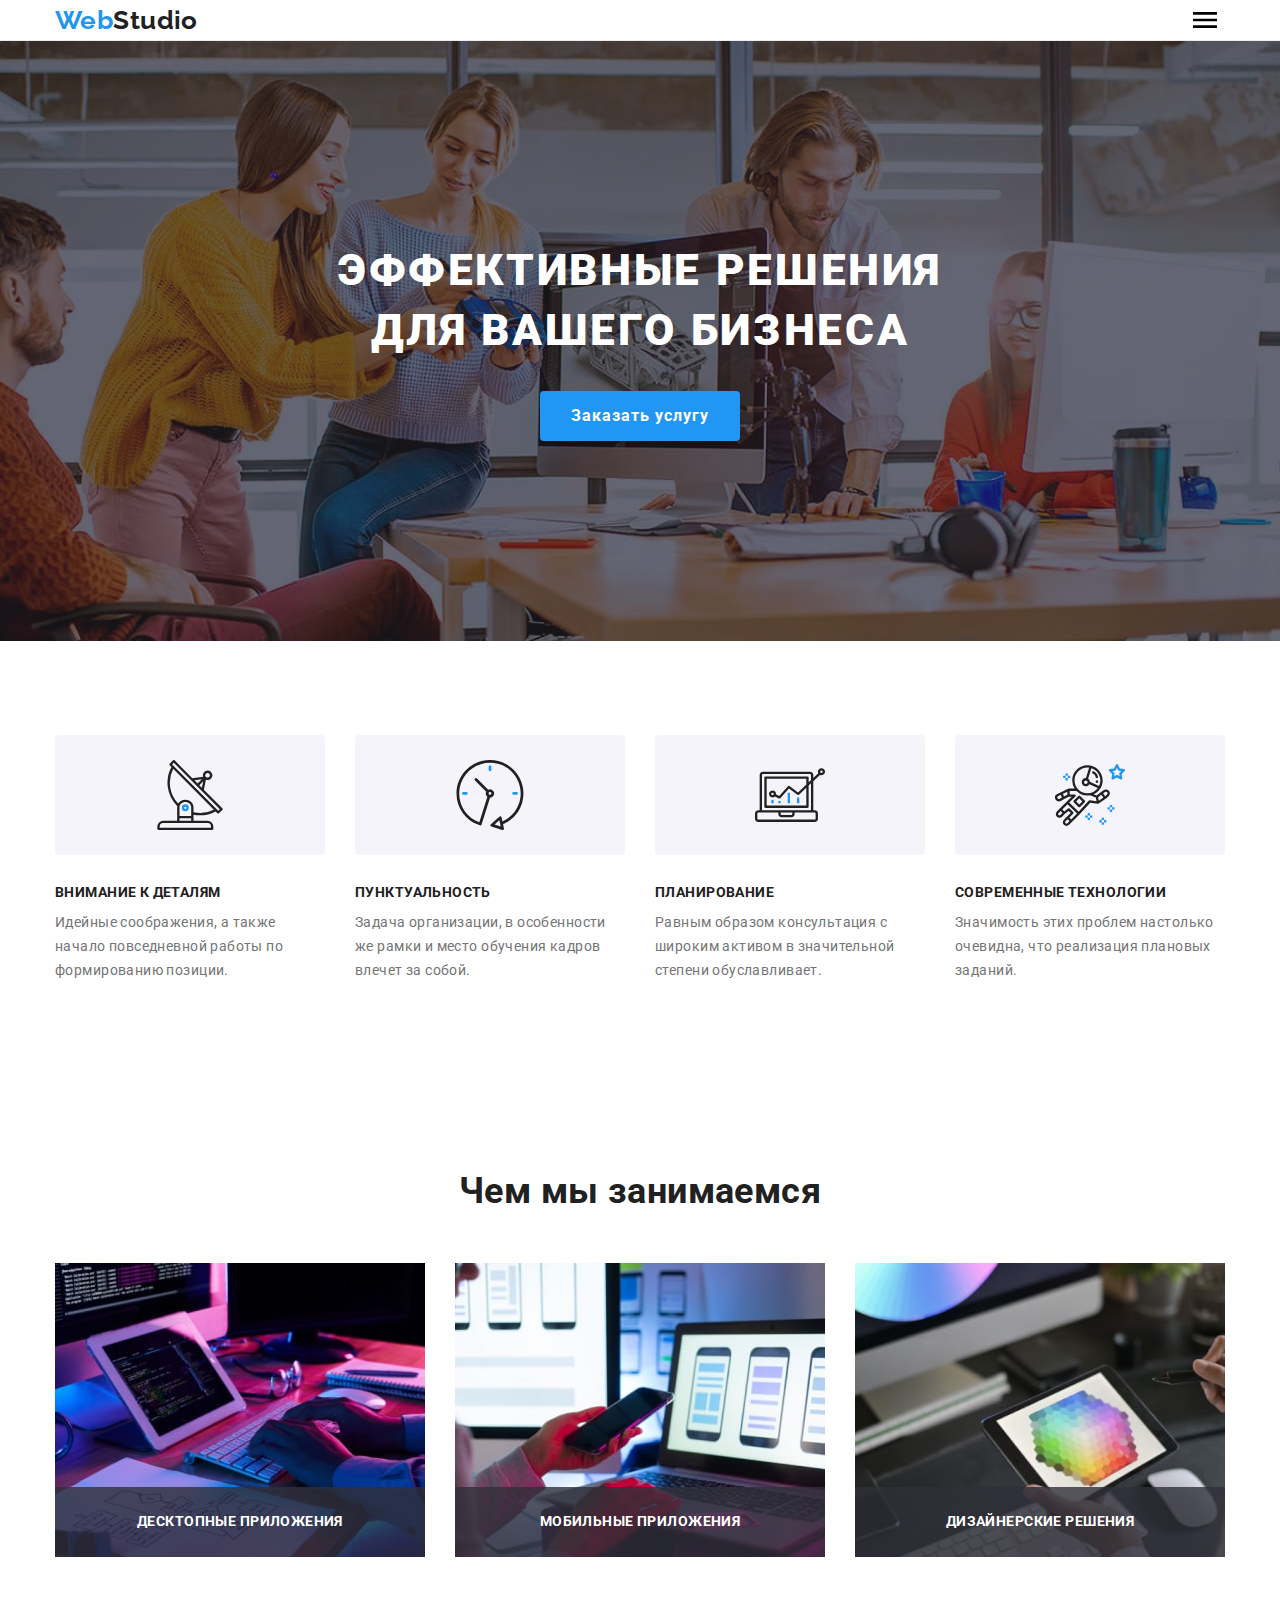
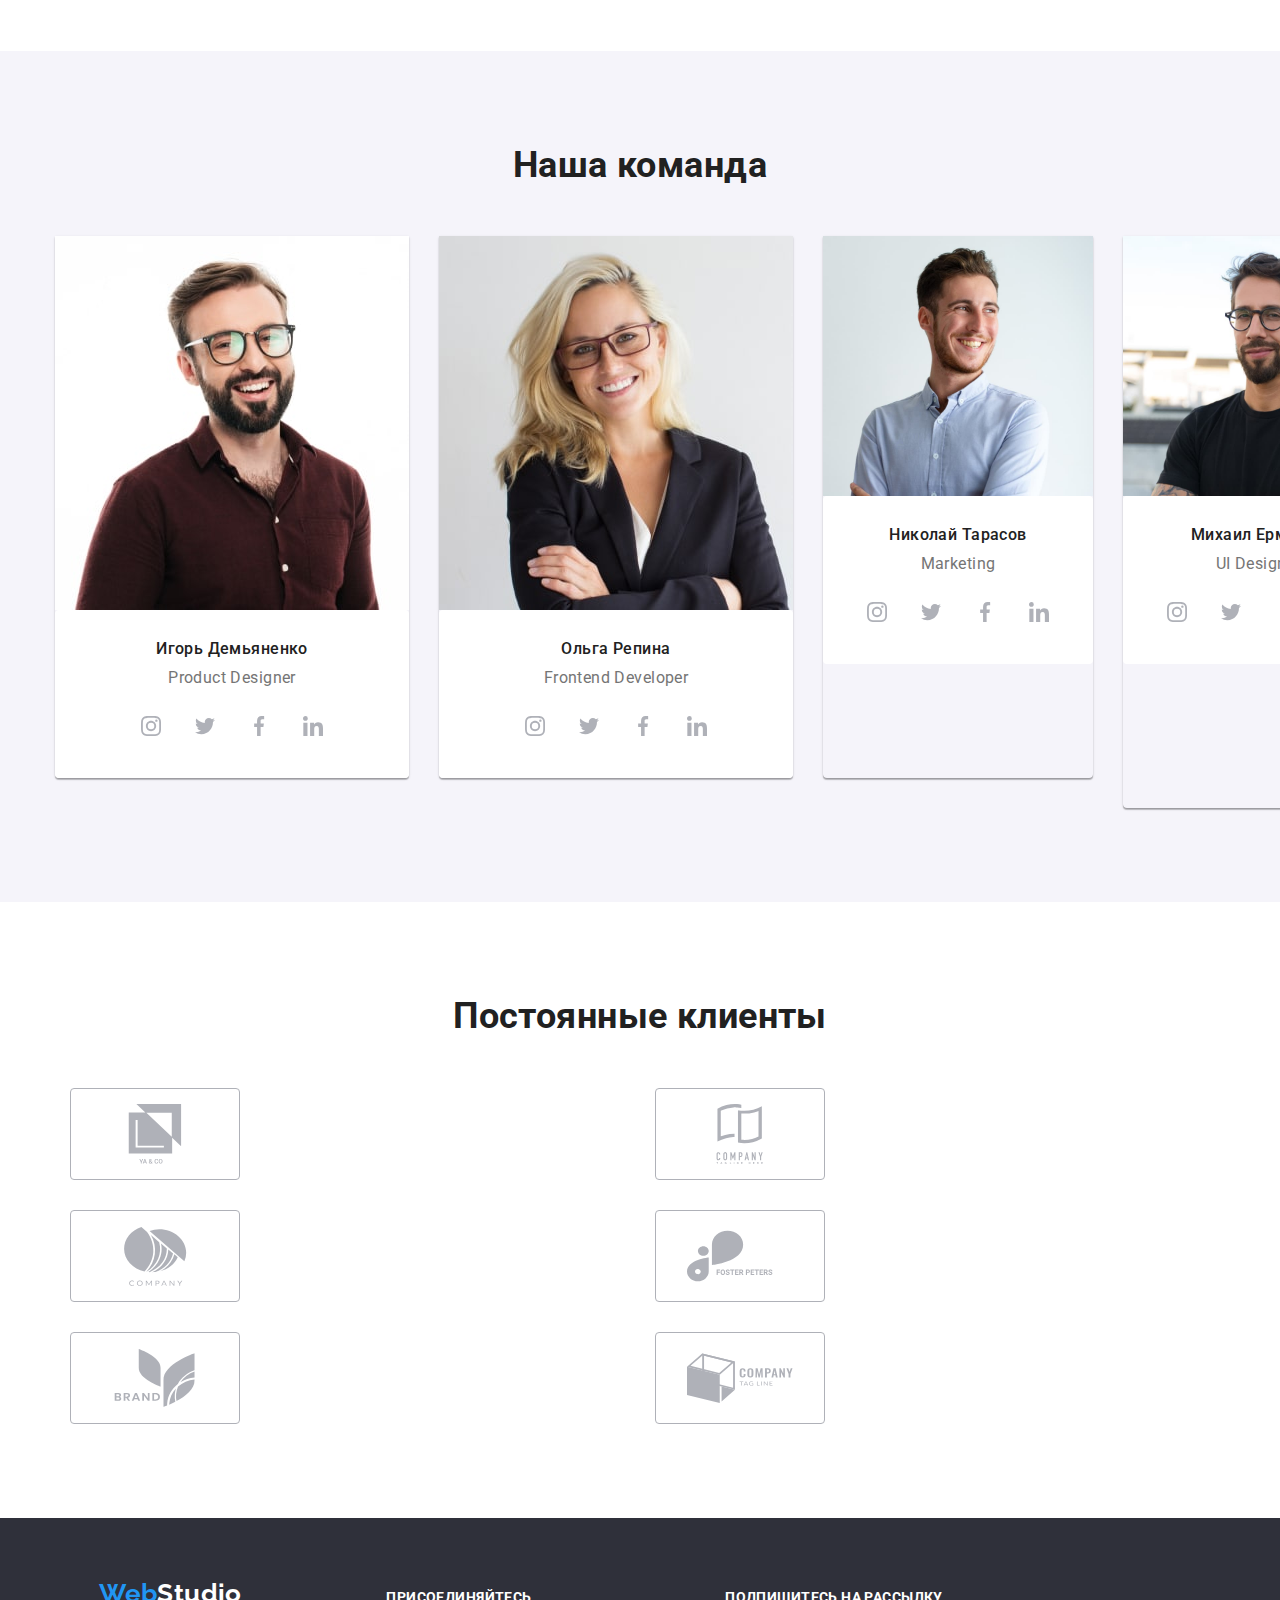
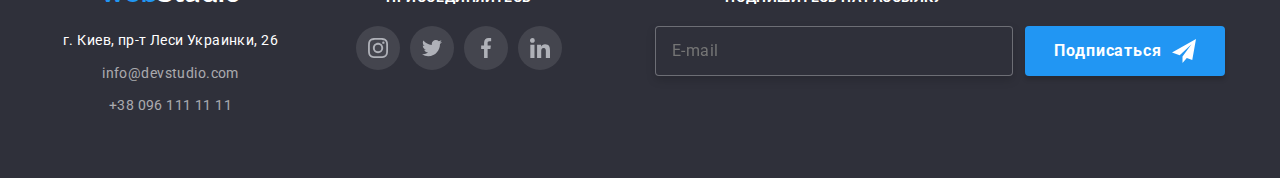
==== commit b20bc429: "adds img markup" ====
--- a/index.html
+++ b/index.html
@@ -217,7 +217,8 @@
             <li class="products__item">
               <img
                 class="products__img"
-                src="./images/box1.jpg"
+                srcset="./images/desktop/features-1.jpg 1x, ./images/desktop/features-1-2x.jpg 2x"
+                src="./images/desktop/features-1.jpg"
                 alt="Человек набирает код на клавиатуре"
                 width="370"
               />
@@ -226,7 +227,8 @@
             <li class="products__item">
               <img
                 class="products__img"
-                src="./images/box2.jpg"
+                srcset="./images/desktop/features-2.jpg 1x, ./images/desktop/features-2-2x.jpg 2x"
+                src="./images/desktop/features-2.jpg"
                 alt="Человек держит в руках смартфон"
                 width="370"
               />
@@ -235,7 +237,8 @@
             <li class="products__item">
               <img
                 class="products__img"
-                src="./images/box3.jpg"
+                srcset="./images/desktop/features-3.jpg 1x, ./images/desktop/features-3-2x.jpg 2x"
+                src="./images/desktop/features-3.jpg"
                 alt="Человек выбирает цвет из палитры на планшете"
                 width="370"
               />
@@ -251,12 +254,26 @@
           <h2 class="section__title">Наша команда</h2>
           <ul class="our-team__list">
             <li class="team-member">
-              <img
-                class="team-member__img"
-                src="./images/igor.jpg"
-                alt="Игорь Демьяненко"
-                width="270"
-              />
+              <picture>
+                <source
+                  srcset="./images/mobile/igor.jpg 1x, ./images/mobile/igor-2x.jpg 2x"
+                  media="(max-width: 480px)"
+                />
+                <source
+                  srcset="./images/tablet/igor.jpg 1x, ./images/tablet/igor-2x.jpg 2x"
+                  media="(min-width: 481px)"
+                />
+                <source
+                  srcset="./images/desktop/igor.jpg 1x, ./images/desktop/igor-2x.jpg 2x"
+                  media="(min-width: 769px)"
+                />
+                <img
+                  class="team-member__img"
+                  src="./images/mobile/igor.jpg"
+                  alt="Игорь Демьяненко"
+                />
+              </picture>
+
               <div class="team-member__box">
                 <h3 class="team-member__name">Игорь Демьяненко</h3>
                 <p lang="en" class="team-member__position">Product Designer</p>
@@ -293,12 +310,22 @@
               </div>
             </li>
             <li class="team-member">
-              <img
-                class="team-member__img"
-                src="./images/olga.jpg"
-                alt="Ольга Репина"
-                width="270"
-              />
+              <picture>
+                <source
+                  srcset="./images/mobile/olga.jpg 1x, ./images/mobile/olga-2x.jpg 2x"
+                  media="(max-width: 480px)"
+                />
+                <source
+                  srcset="./images/tablet/olga.jpg 1x, ./images/tablet/olga-2x.jpg 2x"
+                  media="(min-width: 481px)"
+                />
+                <source
+                  srcset="./images/desktop/olga.jpg 1x, ./images/desktop/olga-2x.jpg 2x"
+                  media="(min-width: 769px)"
+                />
+                <img class="team-member__img" src="./images/mobile/olga.jpg" alt="Ольга Репина" />
+              </picture>
+
               <div class="team-member__box">
                 <h3 class="team-member__name">Ольга Репина</h3>
                 <p lang="en" class="team-member__position">Frontend Developer</p>
@@ -335,6 +362,9 @@
               </div>
             </li>
             <li class="team-member">
+              <picture>
+                <source media="(min-width: )" srcset="" />
+              </picture>
               <img
                 class="team-member__img"
                 src="./images/nikolai.jpg"
@@ -377,6 +407,9 @@
               </div>
             </li>
             <li class="team-member">
+              <picture>
+                <source media="(min-width: )" srcset="" />
+              </picture>
               <img
                 class="team-member__img"
                 src="./images/michael.jpg"
--- a/css/main.min.css
+++ b/css/main.min.css
@@ -1 +1 @@
-.card-set,.address__list,.clients,.our-team__list,.products,.features,.contacts,.navigation__list,.mobile-sm,.sm-list,.card-set__description,.card-set__subtitle,.team-member__position,.products__text,.features__text,.card-set__title,.team-member__name,.features__title,.modal__title,.hero__title,.section__title{margin:0;padding:0}.card-set,.address__list,.clients,.our-team__list,.products,.features,.contacts,.navigation__list,.mobile-sm,.sm-list{list-style:none}.card-set__description,.card-set__subtitle,.team-member__position,.products__text,.features__text{margin:0;padding:0}.card-set__title,.team-member__name,.features__title,.modal__title,.hero__title,.section__title{color:#212121}.filter__btn,.portfolio-title,.checkbox__input,.section__title.visually-hidden{position:absolute;width:1px;height:1px;margin:-1px;border:0;padding:0;white-space:nowrap;-webkit-clip-path:inset(100%);clip-path:inset(100%);clip:rect(0 0 0 0);overflow:hidden}.filter,.clients__box,.features__icon,.checkbox{display:flex;justify-content:center;align-items:center}/*! modern-normalize v1.1.0 | MIT License | https://github.com/sindresorhus/modern-normalize */*,::before,::after{box-sizing:border-box}html{line-height:1.15;-webkit-text-size-adjust:100%;-moz-tab-size:4;-o-tab-size:4;tab-size:4}body{margin:0;font-family:system-ui,-apple-system,"Segoe UI",Roboto,Helvetica,Arial,sans-serif,"Apple Color Emoji","Segoe UI Emoji"}hr{height:0;color:inherit}abbr[title]{-webkit-text-decoration:underline dotted;text-decoration:underline dotted}b,strong{font-weight:bolder}code,kbd,samp,pre{font-family:ui-monospace,SFMono-Regular,Consolas,"Liberation Mono",Menlo,monospace;font-size:1em}small{font-size:80%}sub,sup{font-size:75%;line-height:0;position:relative;vertical-align:baseline}sub{bottom:-0.25em}sup{top:-0.5em}table{text-indent:0;border-color:inherit}button,input,optgroup,select,textarea{font-family:inherit;font-size:100%;line-height:1.15;margin:0}button,select{text-transform:none}button,[type=button],[type=reset],[type=submit]{-webkit-appearance:button}::-moz-focus-inner{border-style:none;padding:0}:-moz-focusring{outline:1px dotted ButtonText}:-moz-ui-invalid{box-shadow:none}legend{padding:0}progress{vertical-align:baseline}::-webkit-inner-spin-button,::-webkit-outer-spin-button{height:auto}[type=search]{-webkit-appearance:textfield;outline-offset:-2px}::-webkit-search-decoration{-webkit-appearance:none}::-webkit-file-upload-button{-webkit-appearance:button;font:inherit}summary{display:list-item}.body{font-family:"Roboto",sans-serif;letter-spacing:.03em;color:#757575;font-size:14px}.container{max-width:480px;padding-left:15px;padding-right:15px;margin-left:auto;margin-right:auto}@media screen and (min-width: 768px){.container{width:768px}}@media screen and (min-width: 1200px){.container{width:1200px}}.section{padding-top:60px;padding-bottom:60px}.section--no-padding{padding-top:0}@media screen and (min-width: 1200px){.section{padding-top:94px;padding-bottom:94px}}.section__title{font-weight:700;font-size:28px;line-height:1.18px;text-align:center;margin-bottom:30px}@media screen and (min-width: 1200px){.section__title{font-size:36px;line-height:1.16;margin-bottom:50px}}.logo{font-family:"Raleway",sans-serif;font-weight:700;font-size:24px;line-height:1.16;text-decoration:none;color:#2196f3}.logo__label--black{color:#212121}@media screen and (min-width: 1200px){.logo{font-size:26px;line-height:1.19}}.link{text-decoration:none;color:#212121;transition:color 250ms cubic-bezier(0.4, 0, 0.2, 1)}.link:visited{color:#212121}.products__img,.card-set__img,.team-member__img{display:block}.sm-item:not(:last-child){margin-right:10px}.sm-link{display:flex;justify-content:center;align-items:center;width:44px;height:44px;border-radius:50%}.sm-list{display:flex}.footer-sm__title,.products__text,.subscription__title{font-weight:700;font-size:14px;line-height:1.14;letter-spacing:.03em;text-transform:uppercase;color:#fff;text-align:center}.btn{display:block;margin-left:auto;margin-right:auto;padding-top:10px;padding-bottom:10px;width:200px;font-weight:700;font-size:16px;line-height:1.88;letter-spacing:.06em;font-family:inherit;color:#fff;background-color:#2196f3;cursor:pointer;border:none;border-radius:4px;box-shadow:0px 4px 4px rgba(0,0,0,.15);transition:background-color 250ms cubic-bezier(0.4, 0, 0.2, 1)}.btn:hover,.btn:focus{background-color:#188ce8}.page-header{border-bottom:1px solid #ececec;position:relative}.page-header__box{display:flex;justify-content:space-between;align-items:center}.navigation__link--current{color:#2196f3}@media screen and (min-width: 768px){.navigation__link--current{position:relative}.navigation__link--current::after{display:inline-block;content:"";position:absolute;bottom:-1px;width:100%;height:4px;border-radius:2px;background-color:#2196f3}}.mobile-sm{display:flex}.mobile-sm__link{font-weight:500;font-size:18px;line-height:1.22;letter-spacing:.02em;color:#2196f3}.mobile-sm__link:visited{color:#2196f3}.mobile-sm__item:not(:last-child){padding-right:10px;margin-right:10px;border-right:1px solid rgba(33,33,33,.2);transform:border rotate(90deg)}.mobile-btn{display:inline-flex;margin:0;padding:0;border:none;background-color:rgba(0,0,0,0)}.mobile-btn.is-open .mobile-nav__icon-close{display:block}.mobile-btn.is-open .mobile-nav__icon-menu{display:none}.mobile-btn .mobile-nav__icon-close{display:none}.mobile-nav{display:none;position:absolute;top:100%;left:0;width:100%;padding:40px 48px;background-color:var(#fff)}.mobile-nav.is-open{display:block}.navigation__list{font-weight:500;font-size:40px;line-height:1.7;letter-spacing:.02em;background-color:var(#fff);margin-bottom:270px}@media screen and (min-width: 768px){.navigation__list{display:flex;font-size:14px;line-height:1.14;margin-left:93px}}@media screen and (min-width: 768px){.navigation__item:not(:last-child),.contacts__item:not(:last-child){margin-right:50px}}.contacts__item{display:flex;align-items:center}.contacts__icon{margin-right:10px;--color4: currentColor}.navigation__link,.contacts__link{padding-bottom:32px}@media screen and (min-width: 768px){.navigation__link,.contacts__link{display:flex;align-items:center;padding-top:32px;padding-bottom:32px}}.contacts__icon{display:none}@media screen and (min-width: 768px){.contacts__icon{display:block;fill:currentColor}}.contacts{display:flex;flex-direction:column-reverse}@media screen and (min-width: 768px){.contacts{display:flex;justify-content:flex-end;margin-left:auto}}.navigation__link:hover,.navigation__link:focus,.contacts__link:hover,.contacts__link:focus{color:#2196f3}.contacts__link{font-weight:500;font-size:24px;line-height:1.16;letter-spacing:.02em;color:#757575}@media screen and (min-width: 768px){.contacts__link{font-size:14px;line-height:1.14;letter-spacing:.02em}}.contacts__link:visited{color:#757575}@media screen and (max-width: 767px){.contacts__tel{font-size:34px;line-height:1.17;color:#2196f3}}.hero{margin:0 auto;max-width:480px}@media screen and (min-width: 1200px){.hero{max-width:1600px}}.overlay{padding-top:118px;height:400px;max-width:480px;background-color:#2f303a;background-image:linear-gradient(to right, rgba(47, 48, 58, 0.4), rgba(47, 48, 58, 0.4)),url("../images/mobile/hero.jpg");background-repeat:no-repeat;background-size:cover;background-position:center}@media(-webkit-min-device-pixel-ratio: 2),(min-resolution: 2dppx){.overlay{background-image:linear-gradient(to right, rgba(47, 48, 58, 0.4), rgba(47, 48, 58, 0.4)),url("../images/mobile/hero-2x.jpg")}}@media screen and (min-width: 1200px){.overlay{padding-top:200px;max-width:1600px;height:600px;background-color:#2f303a;background-image:linear-gradient(to right, rgba(47, 48, 58, 0.4), rgba(47, 48, 58, 0.4)),url("../images/desktop/hero.jpg")}}@media screen and (min-width: 1200px)and (-webkit-min-device-pixel-ratio: 2),screen and (min-width: 1200px)and (min-resolution: 2dppx){.overlay{background-image:linear-gradient(to right, rgba(47, 48, 58, 0.4), rgba(47, 48, 58, 0.4)),url("../images/desktop/hero-2x.jpg")}}.hero__title{max-width:360px;margin-bottom:30px;margin-left:auto;margin-right:auto;font-weight:900;font-size:26px;line-height:1.6;text-align:center;letter-spacing:.06em;text-transform:uppercase;color:#fff}@media screen and (min-width: 1200px){.hero__title{max-width:650px;font-size:44px;line-height:1.36}}.backdrop{position:fixed;top:0;left:0;width:100%;height:100%;background-color:rgba(0,0,0,.2);opacity:1;transition:opacity 250ms cubic-bezier(0.4, 0, 0.2, 1),visibility 250ms cubic-bezier(0.4, 0, 0.2, 1)}.backdrop--is-hidden{visibility:hidden;opacity:0;pointer-events:none}.backdrop--is-hidden .modal{transform:translate(-50%, -50%) scale(0.9)}.modal{position:absolute;top:50%;left:50%;width:528px;height:581px;background:#fff;box-shadow:0px 1px 3px rgba(0,0,0,.12),0px 1px 1px rgba(0,0,0,.14),0px 2px 1px rgba(0,0,0,.2);border-radius:4px;transform:translate(-50%, -50%) scale(1);transition:transform 250ms cubic-bezier(0.4, 0, 0.2, 1)}.modal__close-button{position:absolute;top:0;right:0;display:flex;justify-content:center;align-items:center;width:30px;height:30px;margin-top:8px;margin-right:8px;cursor:pointer;border:1px solid rgba(0,0,0,.1);border-radius:50%;background-color:#fff;--color1: currentColor;transition:fill 250ms cubic-bezier(0.4, 0, 0.2, 1)}.modal__close-button:hover,.modal__close-button:focus{fill:#2196f3}.modal__title{display:block;margin-bottom:30px;font-weight:700;font-size:20px;line-height:1.15;text-align:center}.modal__box{padding:40px}.modal__label{position:relative}.modal__field{display:block;width:448px;height:40px;padding-left:40px;margin-bottom:30px}.modal__field,.modal__comment{border:1px solid rgba(33,33,33,.2);border-radius:4px;outline-width:0;transition:border-color 250ms cubic-bezier(0.4, 0, 0.2, 1)}.modal__icon{position:absolute;top:11px;left:12px;--color1: currentColor;transition:fill 250ms cubic-bezier(0.4, 0, 0.2, 1)}.modal__comment::-moz-placeholder{font-size:12px;line-height:1.16;letter-spacing:.01em;color:rgba(117,117,117,.5)}.modal__comment:-ms-input-placeholder{font-size:12px;line-height:1.16;letter-spacing:.01em;color:rgba(117,117,117,.5)}.modal__comment::placeholder{font-size:12px;line-height:1.16;letter-spacing:.01em;color:rgba(117,117,117,.5)}.modal__label:focus-within>.modal__icon{fill:#2196f3}.modal__label:focus-within>.modal__field,.modal__label:focus-within>.modal__comment{border-color:#2196f3}.modal__name{position:absolute;top:0;left:0;font-size:12px;line-height:1.16;letter-spacing:.01em;color:#757575;transform:translateY(-18px)}.modal__comment{display:block;width:448px;height:120px;resize:none;padding:12px 16px;margin-bottom:20px;font-size:12px;line-height:1.16;letter-spacing:.01em}.checkbox{position:relative;margin-bottom:30px;line-height:1.71}.checkbox__link{text-underline-offset:1px;color:#2196f3}.checkbox__icon{display:inline-block;width:16px;height:15px;border:2px solid #212121;border-radius:2px;margin-right:7px;transition:background-color 250ms cubic-bezier(0.4, 0, 0.2, 1)}.checkbox__input:checked+.checkbox__icon{border-color:#2196f3;background-color:#2196f3}.checkbox__input{display:block;position:relative}.features__title{font-size:14px;font-weight:700;line-height:1.14;text-transform:uppercase;margin-bottom:10px}@media screen and (max-width: 768px){.features__title{text-align:center}}.features{display:block}@media screen and (min-width: 1200px){.features{display:flex;margin-left:-30px}}.features__item{width:100%}@media screen and (min-width: 1200px){.features__item{flex-basis:calc(25% - 30px);margin-left:30px}}.features__text{line-height:1.71}.features__icon{height:120px;background-color:#f5f4fa;border-radius:4px;margin-bottom:30px}@media screen and (min-width: 1200px){.features__icon{width:270px}}.products{display:flex}.products__item{position:relative}.products__item:not(:last-child){margin-right:30px}.products__text{position:absolute;bottom:0;width:100%;text-align:center;padding-top:27px;padding-bottom:27px;background-color:rgba(47,48,58,.8)}.section--no-padding{display:none}@media screen and (min-width: 1200px){.section--no-padding{display:block}}.our-team{background-color:#f5f4fa}@media screen and (min-width: 1200px){.our-team__list{display:flex}}.team-member{box-shadow:0px 1px 3px rgba(0,0,0,.12),0px 1px 1px rgba(0,0,0,.14),0px 2px 1px rgba(0,0,0,.2);border-radius:0px 0px 4px 4px}.team-member:not(:last-child){margin-bottom:30px}@media screen and (min-width: 1200px){.team-member:not(:last-child){margin-right:30px}}.team-member__box{padding-top:30px;padding-bottom:24px;background-color:#fff;border-radius:4px}@media screen and (min-width: 1200px){.team-member__box{padding-bottom:30px}}.team-member__name{font-weight:500;margin-bottom:10px}.team-member__position,.team-member__name{font-size:16px;line-height:1.18;text-align:center}.team-member__position{margin-bottom:16px}.team-member__sm-list{justify-content:center}.team-member__sm-link{color:#afb1b8;transition:color 250ms cubic-bezier(0.4, 0, 0.2, 1),background-color 250ms cubic-bezier(0.4, 0, 0.2, 1)}.team-member__sm-link:visited{color:#afb1b8}.team-member__sm-link:hover,.team-member__sm-link:focus{background-color:#2196f3;color:#fff}.team-member__sm-icon{--color1: currentColor }.clients{display:flex;flex-wrap:wrap;padding-left:45px;padding-top:30px;margin-top:-30px;margin-left:-30px}.clients__item{flex-basis:calc((100% - 60px)/2);margin-top:30px}.clients__box{height:92px;border:1px solid currentColor;border-radius:4px}@media screen and (min-width: 1200px){.clients__box{height:92px;width:170px}}.clients__item:not(:last-child){margin-right:30px}.clients__link{color:#afb1b8;transition:color 250ms cubic-bezier(0.4, 0, 0.2, 1)}.clients__link:visited{color:#afb1b8}.clients__link:hover,.clients__link:focus{color:#2196f3;fill:#2196f3}.clients__logo{--color1: currentColor}.footer{padding-top:60px;padding-bottom:60px;background-color:#2f303a}.footer__logo{display:block;margin-bottom:20px}.footer__box{display:flex}.addres-thumb{width:231px;margin-right:70px}.address__item:not(:last-child){margin-bottom:9px}.logo-label--white{color:#fff}.address__item{font-style:normal;line-height:1.7;color:#fff;transition:color 250ms cubic-bezier(0.4, 0, 0.2, 1)}.address__link{color:rgba(255,255,255,.6)}.address__link:visited{color:rgba(255,255,255,.6)}.address__link:hover,.address__link:focus{color:#fff}.address__link--white{color:#fff}.footer-sm__title,.subscription__title{display:block;padding-bottom:20px;padding-top:12px}.footer-sm__link{background-color:rgba(255,255,255,.1);color:#fff;transition:background-color 250ms cubic-bezier(0.4, 0, 0.2, 1)}.footer-sm__link:hover,.footer-sm__link:focus{background-color:#2196f3}.footer-sm__icon{--color1: currentColor }.subscription{display:flex;align-items:flex-start;margin-left:93px}.subscription__box{display:flex;flex-direction:column}.subscription__email{height:50px;width:358px;padding-left:16px;padding-top:15px;padding-bottom:15px;font-size:16px;line-height:1.25;letter-spacing:.03em;color:rgba(255,255,255,.6);background-color:#2f303a;border:1px solid rgba(255,255,255,.3);filter:drop-shadow(0px 4px 4px rgba(0, 0, 0, 0.15));border-radius:4px}.subscription__btn{display:flex;justify-content:center;align-items:center;margin-top:48px;margin-left:12px}.subscription__icon{margin-left:10px}.filter__text{display:block;font-weight:500;font-size:16px;line-height:1.62;font-family:inherit;color:#212121;cursor:pointer;border:none;padding:6px 22px;border-radius:4px;background-color:#f5f4fa;transition:background-color 250ms cubic-bezier(0.4, 0, 0.2, 1),color 250ms cubic-bezier(0.4, 0, 0.2, 1)}.filter__btn:checked+.filter__text{color:#fff;background-color:#2196f3}.filter__text:hover,.filter__text:focus{color:#fff;background-color:#2196f3;box-shadow:0px 3px 1px rgba(0,0,0,.1),0px 1px 2px rgba(0,0,0,.08),0px 2px 2px rgba(0,0,0,.12);border-radius:4px}.filter{margin-bottom:50px}.filter__label:not(:last-child){margin-right:8px}.card-set__title{font-weight:700;font-size:18px;line-height:2;letter-spacing:.06em;padding-bottom:4px}.card-set__subtitle{font-size:16px;line-height:1.88}.card-set__item{transition:box-shadow 250ms cubic-bezier(0.4, 0, 0.2, 1)}.card-set__item:hover{box-shadow:0px 1px 1px rgba(0,0,0,.12),0px 4px 4px rgba(0,0,0,.06),1px 4px 6px rgba(0,0,0,.16)}.card-set__titles{border-bottom:1px solid #eee;border-left:1px solid #eee;border-right:1px solid #eee;padding:20px 24px;background-color:#fff}.card-set{margin:0;padding:0;display:flex;flex-wrap:wrap;margin-top:-30px;margin-left:-30px}.card-set__img{max-width:100%;height:auto}.card-set__item{flex-basis:calc(33.3333333333% - 30px);margin-top:30px;margin-left:30px}.card-set__thumb{position:relative;z-index:-1}.card-set__item,.card-set__titles{overflow:hidden}.card-set__description{position:absolute;display:inline-block;bottom:0;left:0;width:100%;height:100%;margin:0;font-size:18px;line-height:1.58;color:#fff;background-color:rgba(33,150,243,.9);padding:63px 24px;transform:translateY(100%);transition:transform 250ms cubic-bezier(0.4, 0, 0.2, 1)}.card-set__item:hover .card-set__description{transform:translateY(0)}/*# sourceMappingURL=main.min.css.map */+.card-set,.address__list,.clients,.our-team__list,.products,.features,.contacts,.navigation__list,.mobile-sm,.sm-list,.card-set__description,.card-set__subtitle,.team-member__position,.products__text,.features__text,.card-set__title,.team-member__name,.features__title,.modal__title,.hero__title,.section__title{margin:0;padding:0}.card-set,.address__list,.clients,.our-team__list,.products,.features,.contacts,.navigation__list,.mobile-sm,.sm-list{list-style:none}.card-set__description,.card-set__subtitle,.team-member__position,.products__text,.features__text{margin:0;padding:0}.card-set__title,.team-member__name,.features__title,.modal__title,.hero__title,.section__title{color:#212121}.filter__btn,.portfolio-title,.checkbox__input,.section__title.visually-hidden{position:absolute;width:1px;height:1px;margin:-1px;border:0;padding:0;white-space:nowrap;-webkit-clip-path:inset(100%);clip-path:inset(100%);clip:rect(0 0 0 0);overflow:hidden}.filter,.clients__box,.features__icon,.checkbox{display:flex;justify-content:center;align-items:center}/*! modern-normalize v1.1.0 | MIT License | https://github.com/sindresorhus/modern-normalize */*,::before,::after{box-sizing:border-box}html{line-height:1.15;-webkit-text-size-adjust:100%;-moz-tab-size:4;-o-tab-size:4;tab-size:4}body{margin:0;font-family:system-ui,-apple-system,"Segoe UI",Roboto,Helvetica,Arial,sans-serif,"Apple Color Emoji","Segoe UI Emoji"}hr{height:0;color:inherit}abbr[title]{-webkit-text-decoration:underline dotted;text-decoration:underline dotted}b,strong{font-weight:bolder}code,kbd,samp,pre{font-family:ui-monospace,SFMono-Regular,Consolas,"Liberation Mono",Menlo,monospace;font-size:1em}small{font-size:80%}sub,sup{font-size:75%;line-height:0;position:relative;vertical-align:baseline}sub{bottom:-0.25em}sup{top:-0.5em}table{text-indent:0;border-color:inherit}button,input,optgroup,select,textarea{font-family:inherit;font-size:100%;line-height:1.15;margin:0}button,select{text-transform:none}button,[type=button],[type=reset],[type=submit]{-webkit-appearance:button}::-moz-focus-inner{border-style:none;padding:0}:-moz-focusring{outline:1px dotted ButtonText}:-moz-ui-invalid{box-shadow:none}legend{padding:0}progress{vertical-align:baseline}::-webkit-inner-spin-button,::-webkit-outer-spin-button{height:auto}[type=search]{-webkit-appearance:textfield;outline-offset:-2px}::-webkit-search-decoration{-webkit-appearance:none}::-webkit-file-upload-button{-webkit-appearance:button;font:inherit}summary{display:list-item}.body{font-family:"Roboto",sans-serif;letter-spacing:.03em;color:#757575;font-size:14px}.container{padding-left:15px;padding-right:15px;margin-left:auto;margin-right:auto}@media screen and (max-width: 768px){.container{max-width:480px}}@media screen and (min-width: 769px){.container{width:768px}}@media screen and (min-width: 1200px){.container{width:1200px}}.section{padding-top:60px;padding-bottom:60px}.section--no-padding{padding-top:0}@media screen and (min-width: 769px){.section{padding-top:94px;padding-bottom:94px}}.section__title{font-weight:700;font-size:28px;line-height:1.18px;text-align:center;margin-bottom:30px}@media screen and (min-width: 1200px){.section__title{font-size:36px;line-height:1.16;margin-bottom:50px}}.logo{font-family:"Raleway",sans-serif;font-weight:700;font-size:24px;line-height:1.16;text-decoration:none;color:#2196f3}.logo__label--black{color:#212121}@media screen and (min-width: 1200px){.logo{font-size:26px;line-height:1.19}}.link{text-decoration:none;color:#212121;transition:color 250ms cubic-bezier(0.4, 0, 0.2, 1)}.link:visited{color:#212121}.products__img,.card-set__img,.team-member__img{display:block}.sm-item:not(:last-child){margin-right:10px}.sm-link{display:flex;justify-content:center;align-items:center;width:44px;height:44px;border-radius:50%}.sm-list{display:flex}.footer-sm__title,.products__text,.subscription__title{font-weight:700;font-size:14px;line-height:1.14;letter-spacing:.03em;text-transform:uppercase;color:#fff;text-align:center}.btn{display:block;margin-left:auto;margin-right:auto;padding-top:10px;padding-bottom:10px;width:200px;font-weight:700;font-size:16px;line-height:1.88;letter-spacing:.06em;font-family:inherit;color:#fff;background-color:#2196f3;cursor:pointer;border:none;border-radius:4px;box-shadow:0px 4px 4px rgba(0,0,0,.15);transition:background-color 250ms cubic-bezier(0.4, 0, 0.2, 1)}.btn:hover,.btn:focus{background-color:#188ce8}.page-header{border-bottom:1px solid #ececec;position:relative}.page-header__box{display:flex;justify-content:space-between;align-items:center}.navigation__link--current{color:#2196f3}@media screen and (min-width: 768px){.navigation__link--current{position:relative}.navigation__link--current::after{display:inline-block;content:"";position:absolute;bottom:-1px;width:100%;height:4px;border-radius:2px;background-color:#2196f3}}.mobile-sm{display:flex}.mobile-sm__link{font-weight:500;font-size:18px;line-height:1.22;letter-spacing:.02em;color:#2196f3}.mobile-sm__link:visited{color:#2196f3}.mobile-sm__item:not(:last-child){padding-right:10px;margin-right:10px;border-right:1px solid rgba(33,33,33,.2);transform:border rotate(90deg)}.mobile-btn{display:inline-flex;margin:0;padding:0;border:none;background-color:rgba(0,0,0,0)}.mobile-btn.is-open .mobile-nav__icon-close{display:block}.mobile-btn.is-open .mobile-nav__icon-menu{display:none}.mobile-btn .mobile-nav__icon-close{display:none}.mobile-nav{display:none;position:absolute;top:100%;left:0;width:100%;padding:40px 48px;background-color:var(#fff)}.mobile-nav.is-open{display:block}.navigation__list{font-weight:500;font-size:40px;line-height:1.7;letter-spacing:.02em;background-color:var(#fff);margin-bottom:270px}@media screen and (min-width: 768px){.navigation__list{display:flex;font-size:14px;line-height:1.14;margin-left:93px}}@media screen and (min-width: 768px){.navigation__item:not(:last-child),.contacts__item:not(:last-child){margin-right:50px}}.contacts__item{display:flex;align-items:center}.contacts__icon{margin-right:10px;--color4: currentColor}.navigation__link,.contacts__link{padding-bottom:32px}@media screen and (min-width: 768px){.navigation__link,.contacts__link{display:flex;align-items:center;padding-top:32px;padding-bottom:32px}}.contacts__icon{display:none}@media screen and (min-width: 768px){.contacts__icon{display:block;fill:currentColor}}.contacts{display:flex;flex-direction:column-reverse}@media screen and (min-width: 768px){.contacts{display:flex;justify-content:flex-end;margin-left:auto}}.navigation__link:hover,.navigation__link:focus,.contacts__link:hover,.contacts__link:focus{color:#2196f3}.contacts__link{font-weight:500;font-size:24px;line-height:1.16;letter-spacing:.02em;color:#757575}@media screen and (min-width: 768px){.contacts__link{font-size:14px;line-height:1.14;letter-spacing:.02em}}.contacts__link:visited{color:#757575}@media screen and (max-width: 767px){.contacts__tel{font-size:34px;line-height:1.17;color:#2196f3}}.hero{margin:0 auto;max-width:480px}@media screen and (min-width: 481px){.hero{max-width:768px}}@media screen and (min-width: 769px){.hero{max-width:1600px}}.overlay{padding-top:118px;height:400px;background-repeat:no-repeat;background-size:cover;background-position:center}@media screen and (max-width: 480px){.overlay{max-width:480px;background-color:#2f303a;background-image:linear-gradient(to right, rgba(47, 48, 58, 0.4), rgba(47, 48, 58, 0.4)),url("../images/mobile/hero.jpg")}}@media screen and (max-width: 480px)and (-webkit-min-device-pixel-ratio: 2),screen and (max-width: 480px)and (min-resolution: 2dppx){.overlay .overlay{background-image:linear-gradient(to right, rgba(47, 48, 58, 0.4), rgba(47, 48, 58, 0.4)),url("../images/mobile/hero-2x.jpg")}}@media screen and (min-width: 481px){.overlay{height:400px;max-width:768px;background-image:linear-gradient(to right, rgba(47, 48, 58, 0.4), rgba(47, 48, 58, 0.4)),url("../images/tablet/hero.jpg")}}@media screen and (min-width: 481px)and (-webkit-min-device-pixel-ratio: 2),screen and (min-width: 481px)and (min-resolution: 2dppx){.overlay{background-image:linear-gradient(to right, rgba(47, 48, 58, 0.4), rgba(47, 48, 58, 0.4)),url("../images/tablet/hero-2x.jpg")}}@media screen and (min-width: 769px){.overlay{padding-top:200px;max-width:1600px;height:600px;background-image:linear-gradient(to right, rgba(47, 48, 58, 0.4), rgba(47, 48, 58, 0.4)),url("../images/desktop/hero.jpg")}}@media screen and (min-width: 769px)and (-webkit-min-device-pixel-ratio: 2),screen and (min-width: 769px)and (min-resolution: 2dppx){.overlay{background-image:linear-gradient(to right, rgba(47, 48, 58, 0.4), rgba(47, 48, 58, 0.4)),url("../images/desktop/hero-2x.jpg")}}.hero__title{max-width:360px;margin-bottom:30px;margin-left:auto;margin-right:auto;font-weight:900;font-size:26px;line-height:1.6;text-align:center;letter-spacing:.06em;text-transform:uppercase;color:#fff}@media screen and (min-width: 1200px){.hero__title{max-width:650px;font-size:44px;line-height:1.36}}.backdrop{position:fixed;top:0;left:0;width:100%;height:100%;background-color:rgba(0,0,0,.2);opacity:1;transition:opacity 250ms cubic-bezier(0.4, 0, 0.2, 1),visibility 250ms cubic-bezier(0.4, 0, 0.2, 1)}@media screen and (max-width: 480px){.backdrop{padding:94px 15px;overflow-y:scroll}}.backdrop--is-hidden{visibility:hidden;opacity:0;pointer-events:none}.backdrop--is-hidden .modal{transform:translate(-50%, -50%) scale(0.9)}.modal{background:#fff;box-shadow:0px 1px 3px rgba(0,0,0,.12),0px 1px 1px rgba(0,0,0,.14),0px 2px 1px rgba(0,0,0,.2);border-radius:4px}@media screen and (min-width: 769px){.modal{position:absolute;top:50%;left:50%;width:528px;height:581px;transform:translate(-50%, -50%) scale(1);transition:transform 250ms cubic-bezier(0.4, 0, 0.2, 1)}}.modal__close-button{position:absolute;top:0;right:0;display:flex;justify-content:center;align-items:center;width:30px;height:30px;margin-top:8px;margin-right:8px;cursor:pointer;border:1px solid rgba(0,0,0,.1);border-radius:50%;background-color:#fff;--color1: currentColor;transition:fill 250ms cubic-bezier(0.4, 0, 0.2, 1)}.modal__close-button:hover,.modal__close-button:focus{fill:#2196f3}.modal__title{display:block;margin-bottom:30px;font-weight:700;font-size:20px;line-height:1.15;text-align:center}.modal__box{padding:40px}.modal__label{position:relative}.modal__field{display:block;height:40px;padding-left:40px;margin-bottom:30px}.modal__field,.modal__comment{max-width:448px;width:100%;border:1px solid rgba(33,33,33,.2);border-radius:4px;outline-width:0;transition:border-color 250ms cubic-bezier(0.4, 0, 0.2, 1)}.modal__icon{position:absolute;top:11px;left:12px;--color1: currentColor;transition:fill 250ms cubic-bezier(0.4, 0, 0.2, 1)}.modal__comment::-moz-placeholder{font-size:12px;line-height:1.16;letter-spacing:.01em;color:rgba(117,117,117,.5)}.modal__comment:-ms-input-placeholder{font-size:12px;line-height:1.16;letter-spacing:.01em;color:rgba(117,117,117,.5)}.modal__comment::placeholder{font-size:12px;line-height:1.16;letter-spacing:.01em;color:rgba(117,117,117,.5)}.modal__label:focus-within>.modal__icon{fill:#2196f3}.modal__label:focus-within>.modal__field,.modal__label:focus-within>.modal__comment{border-color:#2196f3}.modal__name{position:absolute;top:0;left:0;font-size:12px;line-height:1.16;letter-spacing:.01em;color:#757575;transform:translateY(-18px)}.modal__comment{display:block;height:120px;resize:none;padding:12px 16px;margin-bottom:20px;font-size:12px;line-height:1.16;letter-spacing:.01em}.checkbox{position:relative;margin-bottom:30px;line-height:1.71}.checkbox__link{text-underline-offset:1px;color:#2196f3}.checkbox__icon{display:inline-block;width:16px;height:15px;border:2px solid #212121;border-radius:2px;margin-right:7px;transition:background-color 250ms cubic-bezier(0.4, 0, 0.2, 1)}.checkbox__input:checked+.checkbox__icon{border-color:#2196f3;background-color:#2196f3}.checkbox__input{-webkit-user-select:none;-moz-user-select:none;-ms-user-select:none;user-select:none;display:block;position:relative}.features__title{font-size:14px;font-weight:700;line-height:1.14;text-transform:uppercase;margin-bottom:10px}@media screen and (max-width: 768px){.features__title{text-align:center}}.features{display:block}@media screen and (min-width: 1200px){.features{display:flex;margin-left:-30px}}.features__item{width:100%}@media screen and (min-width: 1200px){.features__item{flex-basis:calc(25% - 30px);margin-left:30px}}.features__text{line-height:1.71}.features__icon{height:120px;background-color:#f5f4fa;border-radius:4px;margin-bottom:30px}@media screen and (min-width: 1200px){.features__icon{width:270px}}.products{display:flex}.products__item{position:relative}.products__item:not(:last-child){margin-right:30px}.products__text{position:absolute;bottom:0;width:100%;text-align:center;padding-top:27px;padding-bottom:27px;background-color:rgba(47,48,58,.8)}.section--no-padding{display:none}@media screen and (min-width: 1200px){.section--no-padding{display:block}}.our-team{background-color:#f5f4fa}@media screen and (min-width: 1200px){.our-team__list{display:flex}}.team-member{box-shadow:0px 1px 3px rgba(0,0,0,.12),0px 1px 1px rgba(0,0,0,.14),0px 2px 1px rgba(0,0,0,.2);border-radius:0px 0px 4px 4px}.team-member:not(:last-child){margin-bottom:30px}@media screen and (min-width: 1200px){.team-member:not(:last-child){margin-right:30px}}.team-member__box{padding-top:30px;padding-bottom:24px;background-color:#fff;border-radius:4px}@media screen and (min-width: 1200px){.team-member__box{padding-bottom:30px}}.team-member__name{font-weight:500;margin-bottom:10px}.team-member__position,.team-member__name{font-size:16px;line-height:1.18;text-align:center}.team-member__position{margin-bottom:16px}.team-member__sm-list{justify-content:center}.team-member__sm-link{color:#afb1b8;transition:color 250ms cubic-bezier(0.4, 0, 0.2, 1),background-color 250ms cubic-bezier(0.4, 0, 0.2, 1)}.team-member__sm-link:visited{color:#afb1b8}.team-member__sm-link:hover,.team-member__sm-link:focus{background-color:#2196f3;color:#fff}.team-member__sm-icon{--color1: currentColor }.clients{display:flex;flex-wrap:wrap;justify-content:center;gap:30px}.clients__item{flex-basis:calc((100% - 60px)/2)}.clients__box{height:92px;border:1px solid currentColor;border-radius:4px}@media screen and (min-width: 1200px){.clients__box{height:92px;width:170px}}.clients__link{color:#afb1b8;transition:color 250ms cubic-bezier(0.4, 0, 0.2, 1)}.clients__link:visited{color:#afb1b8}.clients__link:hover,.clients__link:focus{color:#2196f3;fill:#2196f3}.clients__logo{--color1: currentColor}.footer{padding-top:60px;padding-bottom:60px;background-color:#2f303a}.footer__logo{display:block;margin-bottom:20px}.footer__box{text-align:center}@media screen and (min-width: 1200px){.footer__box{display:flex}}.addres-thumb{width:231px;margin-left:auto;margin-right:auto}@media screen and (max-width: 480px){.addres-thumb{margin-bottom:48px}}@media screen and (min-width: 1200px){.addres-thumb{margin-right:70px}}.address__item:not(:last-child){margin-bottom:9px}.logo-label--white{color:#fff}.address__item{font-style:normal;line-height:1.7;color:#fff;transition:color 250ms cubic-bezier(0.4, 0, 0.2, 1)}.address__link{color:rgba(255,255,255,.6)}.address__link:visited{color:rgba(255,255,255,.6)}.address__link:hover,.address__link:focus{color:#fff}.address__link--white{color:#fff}.footer-sm__title,.subscription__title{display:block;padding-bottom:20px;padding-top:12px}.footer-sm__link{background-color:rgba(255,255,255,.1);color:#fff;transition:background-color 250ms cubic-bezier(0.4, 0, 0.2, 1)}.footer-sm__link:hover,.footer-sm__link:focus{background-color:#2196f3}.footer-sm__icon{--color1: currentColor }@media screen and (max-width: 480px){.footer-sm{display:flex;flex-direction:column;align-items:center;margin-bottom:48px}}@media screen and (min-width: 1200px){.subscription{display:flex;align-items:flex-start;margin-left:93px}}.subscription__box{display:flex;flex-direction:column}@media screen and (max-width: 480px){.subscription__box{align-items:center}}.subscription__email{height:50px;width:100%;padding-left:16px;padding-top:15px;padding-bottom:15px;font-size:16px;line-height:1.25;letter-spacing:.03em;color:rgba(255,255,255,.6);background-color:#2f303a;border:1px solid rgba(255,255,255,.3);filter:drop-shadow(0px 4px 4px rgba(0, 0, 0, 0.15));border-radius:4px}@media screen and (min-width: 1200px){.subscription__email{width:358px}}.subscription__btn{display:flex;justify-content:center;align-items:center;margin-top:20px}@media screen and (min-width: 1200px){.subscription__btn{margin-top:48px;margin-left:12px}}.subscription__icon{margin-left:10px}.filter__text{display:block;font-weight:500;font-size:16px;line-height:1.62;font-family:inherit;color:#212121;cursor:pointer;border:none;padding:6px 22px;border-radius:4px;background-color:#f5f4fa;transition:background-color 250ms cubic-bezier(0.4, 0, 0.2, 1),color 250ms cubic-bezier(0.4, 0, 0.2, 1)}.filter__btn:checked+.filter__text{color:#fff;background-color:#2196f3}.filter__text:hover,.filter__text:focus{color:#fff;background-color:#2196f3;box-shadow:0px 3px 1px rgba(0,0,0,.1),0px 1px 2px rgba(0,0,0,.08),0px 2px 2px rgba(0,0,0,.12);border-radius:4px}.filter{margin-bottom:50px}.filter__label:not(:last-child){margin-right:8px}.card-set__title{font-weight:700;font-size:18px;line-height:2;letter-spacing:.06em;padding-bottom:4px}.card-set__subtitle{font-size:16px;line-height:1.88}.card-set__item{transition:box-shadow 250ms cubic-bezier(0.4, 0, 0.2, 1)}.card-set__item:hover{box-shadow:0px 1px 1px rgba(0,0,0,.12),0px 4px 4px rgba(0,0,0,.06),1px 4px 6px rgba(0,0,0,.16)}.card-set__titles{border-bottom:1px solid #eee;border-left:1px solid #eee;border-right:1px solid #eee;padding:20px 24px;background-color:#fff}.card-set{margin:0;padding:0;display:flex;flex-wrap:wrap;margin-top:-30px;margin-left:-30px}.card-set__img{max-width:100%;height:auto}.card-set__item{flex-basis:calc(33.3333333333% - 30px);margin-top:30px;margin-left:30px}.card-set__thumb{position:relative;z-index:-1}.card-set__item,.card-set__titles{overflow:hidden}.card-set__description{position:absolute;display:inline-block;bottom:0;left:0;width:100%;height:100%;margin:0;font-size:18px;line-height:1.58;color:#fff;background-color:rgba(33,150,243,.9);padding:63px 24px;transform:translateY(100%);transition:transform 250ms cubic-bezier(0.4, 0, 0.2, 1)}.card-set__item:hover .card-set__description{transform:translateY(0)}/*# sourceMappingURL=main.min.css.map */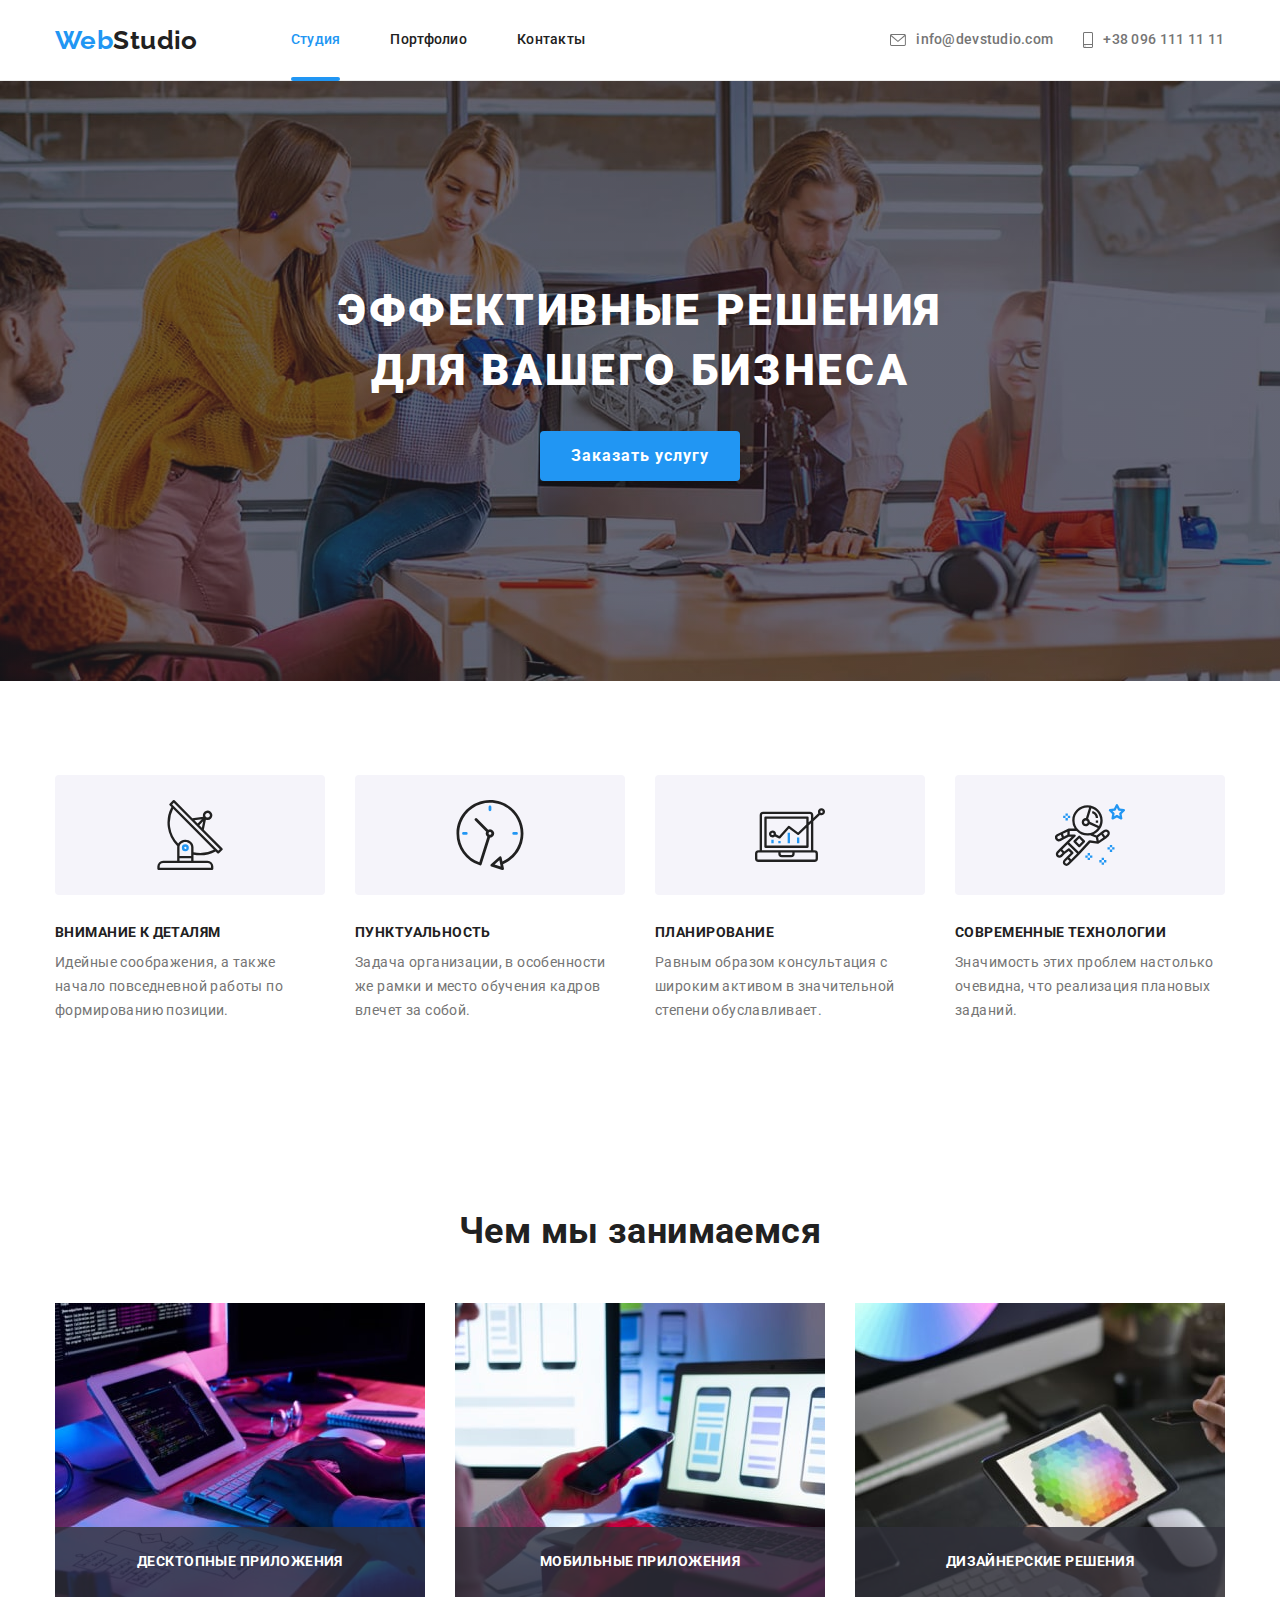
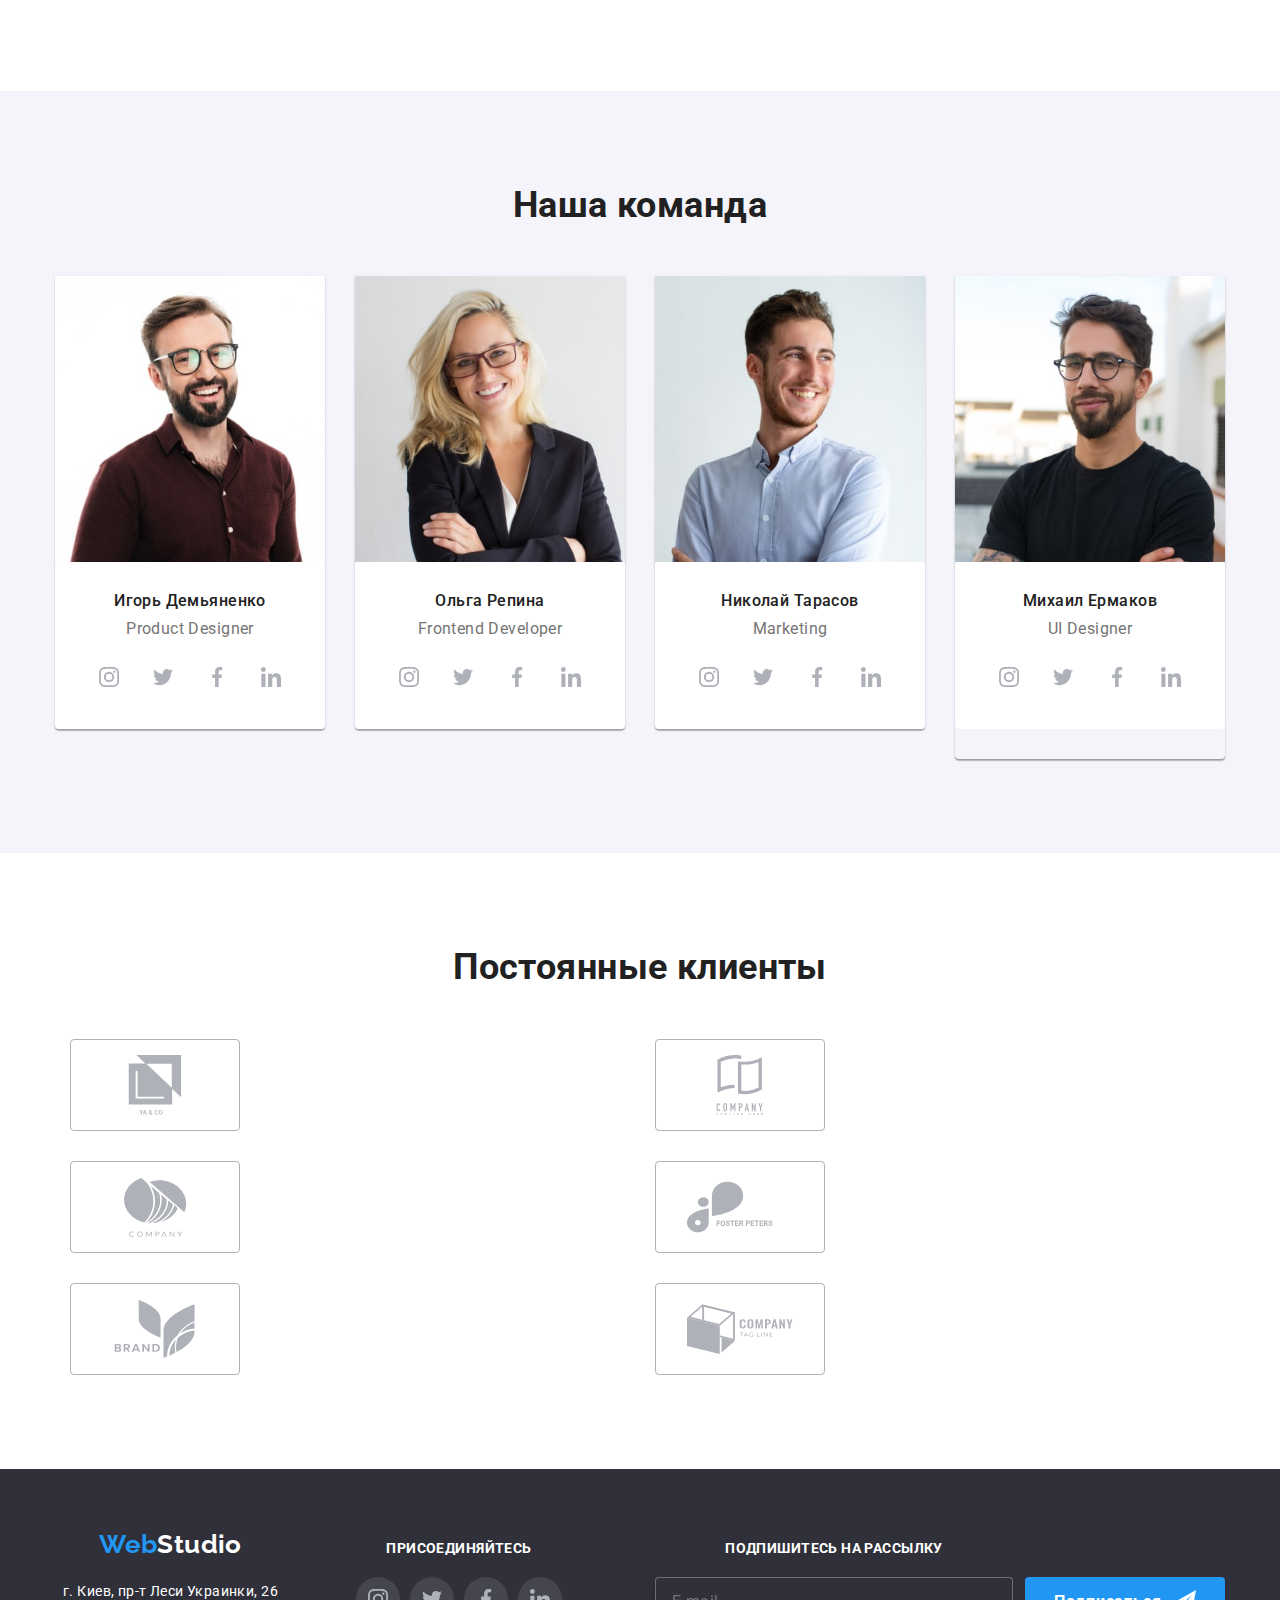
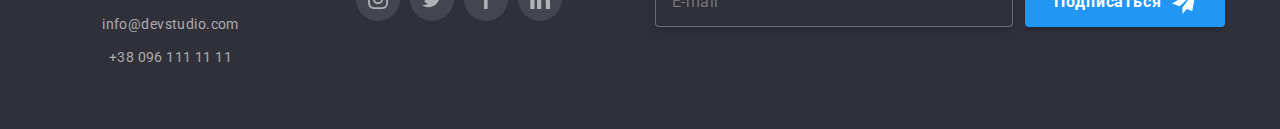
==== commit f1afcb95: "adds header styles" ====
--- a/index.html
+++ b/index.html
@@ -56,6 +56,7 @@
               >
             </li>
           </ul>
+
           <ul class="mobile-sm">
             <li class="mobile-sm__item">
               <a class="link mobile-sm__link" href="#" aria-label="Instagram">Instagram</a>
@@ -271,6 +272,7 @@
                   class="team-member__img"
                   src="./images/mobile/igor.jpg"
                   alt="Игорь Демьяненко"
+                  width="270"
                 />
               </picture>
 
@@ -323,7 +325,12 @@
                   srcset="./images/desktop/olga.jpg 1x, ./images/desktop/olga-2x.jpg 2x"
                   media="(min-width: 769px)"
                 />
-                <img class="team-member__img" src="./images/mobile/olga.jpg" alt="Ольга Репина" />
+                <img
+                  class="team-member__img"
+                  src="./images/mobile/olga.jpg"
+                  alt="Ольга Репина"
+                  width="270"
+                />
               </picture>
 
               <div class="team-member__box">
@@ -363,14 +370,26 @@
             </li>
             <li class="team-member">
               <picture>
-                <source media="(min-width: )" srcset="" />
+                <source
+                  srcset="./images/mobile/nikolai.jpg 1x, ./images/mobile/nikolai-2x.jpg 2x"
+                  media="(max-width: 480px)"
+                />
+                <source
+                  srcset="./images/tablet/nikolai.jpg 1x, ./images/tablet/nikolai-2x.jpg 2x"
+                  media="(min-width: 481px)"
+                />
+                <source
+                  srcset="./images/desktop/nikolai.jpg 1x, ./images/desktop/nikolai-2x.jpg 2x"
+                  media="(min-width: 769px)"
+                />
+                <img
+                  class="team-member__img"
+                  src="./images/mobile/nikolai.jpg"
+                  alt="Николай Тарасов"
+                  width="270"
+                />
               </picture>
-              <img
-                class="team-member__img"
-                src="./images/nikolai.jpg"
-                alt="Николай Тарасов"
-                width="270"
-              />
+
               <div class="team-member__box">
                 <h3 class="team-member__name">Николай Тарасов</h3>
                 <p lang="en" class="team-member__position">Marketing</p>
@@ -408,14 +427,26 @@
             </li>
             <li class="team-member">
               <picture>
-                <source media="(min-width: )" srcset="" />
+                <source
+                  srcset="./images/mobile/michael.jpg 1x, ./images/mobile/michael-2x.jpg 2x"
+                  media="(max-width: 480px)"
+                />
+                <source
+                  srcset="./images/tablet/michael.jpg 1x, ./images/tablet/michael-2x.jpg 2x"
+                  media="(min-width: 481px)"
+                />
+                <source
+                  srcset="./images/desktop/michael.jpg 1x, ./images/desktop/michael-2x.jpg 2x"
+                  media="(min-width: 769px)"
+                />
+                <img
+                  class="team-member__img"
+                  src="./images/mobile/michael.jpg"
+                  alt="Михаил Ермаков"
+                  width="270"
+                />
               </picture>
-              <img
-                class="team-member__img"
-                src="./images/michael.jpg"
-                alt="Михаил Ермаков"
-                width="270"
-              />
+
               <div class="team-member__box">
                 <h3 class="team-member__name">Михаил Ермаков</h3>
                 <p lang="en" class="team-member__position">UI Designer</p>
--- a/css/main.min.css
+++ b/css/main.min.css
@@ -1 +1 @@
-.card-set,.address__list,.clients,.our-team__list,.products,.features,.contacts,.navigation__list,.mobile-sm,.sm-list,.card-set__description,.card-set__subtitle,.team-member__position,.products__text,.features__text,.card-set__title,.team-member__name,.features__title,.modal__title,.hero__title,.section__title{margin:0;padding:0}.card-set,.address__list,.clients,.our-team__list,.products,.features,.contacts,.navigation__list,.mobile-sm,.sm-list{list-style:none}.card-set__description,.card-set__subtitle,.team-member__position,.products__text,.features__text{margin:0;padding:0}.card-set__title,.team-member__name,.features__title,.modal__title,.hero__title,.section__title{color:#212121}.filter__btn,.portfolio-title,.checkbox__input,.section__title.visually-hidden{position:absolute;width:1px;height:1px;margin:-1px;border:0;padding:0;white-space:nowrap;-webkit-clip-path:inset(100%);clip-path:inset(100%);clip:rect(0 0 0 0);overflow:hidden}.filter,.clients__box,.features__icon,.checkbox{display:flex;justify-content:center;align-items:center}/*! modern-normalize v1.1.0 | MIT License | https://github.com/sindresorhus/modern-normalize */*,::before,::after{box-sizing:border-box}html{line-height:1.15;-webkit-text-size-adjust:100%;-moz-tab-size:4;-o-tab-size:4;tab-size:4}body{margin:0;font-family:system-ui,-apple-system,"Segoe UI",Roboto,Helvetica,Arial,sans-serif,"Apple Color Emoji","Segoe UI Emoji"}hr{height:0;color:inherit}abbr[title]{-webkit-text-decoration:underline dotted;text-decoration:underline dotted}b,strong{font-weight:bolder}code,kbd,samp,pre{font-family:ui-monospace,SFMono-Regular,Consolas,"Liberation Mono",Menlo,monospace;font-size:1em}small{font-size:80%}sub,sup{font-size:75%;line-height:0;position:relative;vertical-align:baseline}sub{bottom:-0.25em}sup{top:-0.5em}table{text-indent:0;border-color:inherit}button,input,optgroup,select,textarea{font-family:inherit;font-size:100%;line-height:1.15;margin:0}button,select{text-transform:none}button,[type=button],[type=reset],[type=submit]{-webkit-appearance:button}::-moz-focus-inner{border-style:none;padding:0}:-moz-focusring{outline:1px dotted ButtonText}:-moz-ui-invalid{box-shadow:none}legend{padding:0}progress{vertical-align:baseline}::-webkit-inner-spin-button,::-webkit-outer-spin-button{height:auto}[type=search]{-webkit-appearance:textfield;outline-offset:-2px}::-webkit-search-decoration{-webkit-appearance:none}::-webkit-file-upload-button{-webkit-appearance:button;font:inherit}summary{display:list-item}.body{font-family:"Roboto",sans-serif;letter-spacing:.03em;color:#757575;font-size:14px}.container{padding-left:15px;padding-right:15px;margin-left:auto;margin-right:auto}@media screen and (max-width: 768px){.container{max-width:480px}}@media screen and (min-width: 769px){.container{width:768px}}@media screen and (min-width: 1200px){.container{width:1200px}}.section{padding-top:60px;padding-bottom:60px}.section--no-padding{padding-top:0}@media screen and (min-width: 769px){.section{padding-top:94px;padding-bottom:94px}}.section__title{font-weight:700;font-size:28px;line-height:1.18px;text-align:center;margin-bottom:30px}@media screen and (min-width: 1200px){.section__title{font-size:36px;line-height:1.16;margin-bottom:50px}}.logo{font-family:"Raleway",sans-serif;font-weight:700;font-size:24px;line-height:1.16;text-decoration:none;color:#2196f3}.logo__label--black{color:#212121}@media screen and (min-width: 1200px){.logo{font-size:26px;line-height:1.19}}.link{text-decoration:none;color:#212121;transition:color 250ms cubic-bezier(0.4, 0, 0.2, 1)}.link:visited{color:#212121}.products__img,.card-set__img,.team-member__img{display:block}.sm-item:not(:last-child){margin-right:10px}.sm-link{display:flex;justify-content:center;align-items:center;width:44px;height:44px;border-radius:50%}.sm-list{display:flex}.footer-sm__title,.products__text,.subscription__title{font-weight:700;font-size:14px;line-height:1.14;letter-spacing:.03em;text-transform:uppercase;color:#fff;text-align:center}.btn{display:block;margin-left:auto;margin-right:auto;padding-top:10px;padding-bottom:10px;width:200px;font-weight:700;font-size:16px;line-height:1.88;letter-spacing:.06em;font-family:inherit;color:#fff;background-color:#2196f3;cursor:pointer;border:none;border-radius:4px;box-shadow:0px 4px 4px rgba(0,0,0,.15);transition:background-color 250ms cubic-bezier(0.4, 0, 0.2, 1)}.btn:hover,.btn:focus{background-color:#188ce8}.page-header{border-bottom:1px solid #ececec;position:relative}.page-header__box{display:flex;justify-content:space-between;align-items:center}.navigation__link--current{color:#2196f3}@media screen and (min-width: 768px){.navigation__link--current{position:relative}.navigation__link--current::after{display:inline-block;content:"";position:absolute;bottom:-1px;width:100%;height:4px;border-radius:2px;background-color:#2196f3}}.mobile-sm{display:flex}.mobile-sm__link{font-weight:500;font-size:18px;line-height:1.22;letter-spacing:.02em;color:#2196f3}.mobile-sm__link:visited{color:#2196f3}.mobile-sm__item:not(:last-child){padding-right:10px;margin-right:10px;border-right:1px solid rgba(33,33,33,.2);transform:border rotate(90deg)}.mobile-btn{display:inline-flex;margin:0;padding:0;border:none;background-color:rgba(0,0,0,0)}.mobile-btn.is-open .mobile-nav__icon-close{display:block}.mobile-btn.is-open .mobile-nav__icon-menu{display:none}.mobile-btn .mobile-nav__icon-close{display:none}.mobile-nav{display:none;position:absolute;top:100%;left:0;width:100%;padding:40px 48px;background-color:var(#fff)}.mobile-nav.is-open{display:block}.navigation__list{font-weight:500;font-size:40px;line-height:1.7;letter-spacing:.02em;background-color:var(#fff);margin-bottom:270px}@media screen and (min-width: 768px){.navigation__list{display:flex;font-size:14px;line-height:1.14;margin-left:93px}}@media screen and (min-width: 768px){.navigation__item:not(:last-child),.contacts__item:not(:last-child){margin-right:50px}}.contacts__item{display:flex;align-items:center}.contacts__icon{margin-right:10px;--color4: currentColor}.navigation__link,.contacts__link{padding-bottom:32px}@media screen and (min-width: 768px){.navigation__link,.contacts__link{display:flex;align-items:center;padding-top:32px;padding-bottom:32px}}.contacts__icon{display:none}@media screen and (min-width: 768px){.contacts__icon{display:block;fill:currentColor}}.contacts{display:flex;flex-direction:column-reverse}@media screen and (min-width: 768px){.contacts{display:flex;justify-content:flex-end;margin-left:auto}}.navigation__link:hover,.navigation__link:focus,.contacts__link:hover,.contacts__link:focus{color:#2196f3}.contacts__link{font-weight:500;font-size:24px;line-height:1.16;letter-spacing:.02em;color:#757575}@media screen and (min-width: 768px){.contacts__link{font-size:14px;line-height:1.14;letter-spacing:.02em}}.contacts__link:visited{color:#757575}@media screen and (max-width: 767px){.contacts__tel{font-size:34px;line-height:1.17;color:#2196f3}}.hero{margin:0 auto;max-width:480px}@media screen and (min-width: 481px){.hero{max-width:768px}}@media screen and (min-width: 769px){.hero{max-width:1600px}}.overlay{padding-top:118px;height:400px;background-repeat:no-repeat;background-size:cover;background-position:center}@media screen and (max-width: 480px){.overlay{max-width:480px;background-color:#2f303a;background-image:linear-gradient(to right, rgba(47, 48, 58, 0.4), rgba(47, 48, 58, 0.4)),url("../images/mobile/hero.jpg")}}@media screen and (max-width: 480px)and (-webkit-min-device-pixel-ratio: 2),screen and (max-width: 480px)and (min-resolution: 2dppx){.overlay .overlay{background-image:linear-gradient(to right, rgba(47, 48, 58, 0.4), rgba(47, 48, 58, 0.4)),url("../images/mobile/hero-2x.jpg")}}@media screen and (min-width: 481px){.overlay{height:400px;max-width:768px;background-image:linear-gradient(to right, rgba(47, 48, 58, 0.4), rgba(47, 48, 58, 0.4)),url("../images/tablet/hero.jpg")}}@media screen and (min-width: 481px)and (-webkit-min-device-pixel-ratio: 2),screen and (min-width: 481px)and (min-resolution: 2dppx){.overlay{background-image:linear-gradient(to right, rgba(47, 48, 58, 0.4), rgba(47, 48, 58, 0.4)),url("../images/tablet/hero-2x.jpg")}}@media screen and (min-width: 769px){.overlay{padding-top:200px;max-width:1600px;height:600px;background-image:linear-gradient(to right, rgba(47, 48, 58, 0.4), rgba(47, 48, 58, 0.4)),url("../images/desktop/hero.jpg")}}@media screen and (min-width: 769px)and (-webkit-min-device-pixel-ratio: 2),screen and (min-width: 769px)and (min-resolution: 2dppx){.overlay{background-image:linear-gradient(to right, rgba(47, 48, 58, 0.4), rgba(47, 48, 58, 0.4)),url("../images/desktop/hero-2x.jpg")}}.hero__title{max-width:360px;margin-bottom:30px;margin-left:auto;margin-right:auto;font-weight:900;font-size:26px;line-height:1.6;text-align:center;letter-spacing:.06em;text-transform:uppercase;color:#fff}@media screen and (min-width: 1200px){.hero__title{max-width:650px;font-size:44px;line-height:1.36}}.backdrop{position:fixed;top:0;left:0;width:100%;height:100%;background-color:rgba(0,0,0,.2);opacity:1;transition:opacity 250ms cubic-bezier(0.4, 0, 0.2, 1),visibility 250ms cubic-bezier(0.4, 0, 0.2, 1)}@media screen and (max-width: 480px){.backdrop{padding:94px 15px;overflow-y:scroll}}.backdrop--is-hidden{visibility:hidden;opacity:0;pointer-events:none}.backdrop--is-hidden .modal{transform:translate(-50%, -50%) scale(0.9)}.modal{background:#fff;box-shadow:0px 1px 3px rgba(0,0,0,.12),0px 1px 1px rgba(0,0,0,.14),0px 2px 1px rgba(0,0,0,.2);border-radius:4px}@media screen and (min-width: 769px){.modal{position:absolute;top:50%;left:50%;width:528px;height:581px;transform:translate(-50%, -50%) scale(1);transition:transform 250ms cubic-bezier(0.4, 0, 0.2, 1)}}.modal__close-button{position:absolute;top:0;right:0;display:flex;justify-content:center;align-items:center;width:30px;height:30px;margin-top:8px;margin-right:8px;cursor:pointer;border:1px solid rgba(0,0,0,.1);border-radius:50%;background-color:#fff;--color1: currentColor;transition:fill 250ms cubic-bezier(0.4, 0, 0.2, 1)}.modal__close-button:hover,.modal__close-button:focus{fill:#2196f3}.modal__title{display:block;margin-bottom:30px;font-weight:700;font-size:20px;line-height:1.15;text-align:center}.modal__box{padding:40px}.modal__label{position:relative}.modal__field{display:block;height:40px;padding-left:40px;margin-bottom:30px}.modal__field,.modal__comment{max-width:448px;width:100%;border:1px solid rgba(33,33,33,.2);border-radius:4px;outline-width:0;transition:border-color 250ms cubic-bezier(0.4, 0, 0.2, 1)}.modal__icon{position:absolute;top:11px;left:12px;--color1: currentColor;transition:fill 250ms cubic-bezier(0.4, 0, 0.2, 1)}.modal__comment::-moz-placeholder{font-size:12px;line-height:1.16;letter-spacing:.01em;color:rgba(117,117,117,.5)}.modal__comment:-ms-input-placeholder{font-size:12px;line-height:1.16;letter-spacing:.01em;color:rgba(117,117,117,.5)}.modal__comment::placeholder{font-size:12px;line-height:1.16;letter-spacing:.01em;color:rgba(117,117,117,.5)}.modal__label:focus-within>.modal__icon{fill:#2196f3}.modal__label:focus-within>.modal__field,.modal__label:focus-within>.modal__comment{border-color:#2196f3}.modal__name{position:absolute;top:0;left:0;font-size:12px;line-height:1.16;letter-spacing:.01em;color:#757575;transform:translateY(-18px)}.modal__comment{display:block;height:120px;resize:none;padding:12px 16px;margin-bottom:20px;font-size:12px;line-height:1.16;letter-spacing:.01em}.checkbox{position:relative;margin-bottom:30px;line-height:1.71}.checkbox__link{text-underline-offset:1px;color:#2196f3}.checkbox__icon{display:inline-block;width:16px;height:15px;border:2px solid #212121;border-radius:2px;margin-right:7px;transition:background-color 250ms cubic-bezier(0.4, 0, 0.2, 1)}.checkbox__input:checked+.checkbox__icon{border-color:#2196f3;background-color:#2196f3}.checkbox__input{-webkit-user-select:none;-moz-user-select:none;-ms-user-select:none;user-select:none;display:block;position:relative}.features__title{font-size:14px;font-weight:700;line-height:1.14;text-transform:uppercase;margin-bottom:10px}@media screen and (max-width: 768px){.features__title{text-align:center}}.features{display:block}@media screen and (min-width: 1200px){.features{display:flex;margin-left:-30px}}.features__item{width:100%}@media screen and (min-width: 1200px){.features__item{flex-basis:calc(25% - 30px);margin-left:30px}}.features__text{line-height:1.71}.features__icon{height:120px;background-color:#f5f4fa;border-radius:4px;margin-bottom:30px}@media screen and (min-width: 1200px){.features__icon{width:270px}}.products{display:flex}.products__item{position:relative}.products__item:not(:last-child){margin-right:30px}.products__text{position:absolute;bottom:0;width:100%;text-align:center;padding-top:27px;padding-bottom:27px;background-color:rgba(47,48,58,.8)}.section--no-padding{display:none}@media screen and (min-width: 1200px){.section--no-padding{display:block}}.our-team{background-color:#f5f4fa}@media screen and (min-width: 1200px){.our-team__list{display:flex}}.team-member{box-shadow:0px 1px 3px rgba(0,0,0,.12),0px 1px 1px rgba(0,0,0,.14),0px 2px 1px rgba(0,0,0,.2);border-radius:0px 0px 4px 4px}.team-member:not(:last-child){margin-bottom:30px}@media screen and (min-width: 1200px){.team-member:not(:last-child){margin-right:30px}}.team-member__box{padding-top:30px;padding-bottom:24px;background-color:#fff;border-radius:4px}@media screen and (min-width: 1200px){.team-member__box{padding-bottom:30px}}.team-member__name{font-weight:500;margin-bottom:10px}.team-member__position,.team-member__name{font-size:16px;line-height:1.18;text-align:center}.team-member__position{margin-bottom:16px}.team-member__sm-list{justify-content:center}.team-member__sm-link{color:#afb1b8;transition:color 250ms cubic-bezier(0.4, 0, 0.2, 1),background-color 250ms cubic-bezier(0.4, 0, 0.2, 1)}.team-member__sm-link:visited{color:#afb1b8}.team-member__sm-link:hover,.team-member__sm-link:focus{background-color:#2196f3;color:#fff}.team-member__sm-icon{--color1: currentColor }.clients{display:flex;flex-wrap:wrap;justify-content:center;gap:30px}.clients__item{flex-basis:calc((100% - 60px)/2)}.clients__box{height:92px;border:1px solid currentColor;border-radius:4px}@media screen and (min-width: 1200px){.clients__box{height:92px;width:170px}}.clients__link{color:#afb1b8;transition:color 250ms cubic-bezier(0.4, 0, 0.2, 1)}.clients__link:visited{color:#afb1b8}.clients__link:hover,.clients__link:focus{color:#2196f3;fill:#2196f3}.clients__logo{--color1: currentColor}.footer{padding-top:60px;padding-bottom:60px;background-color:#2f303a}.footer__logo{display:block;margin-bottom:20px}.footer__box{text-align:center}@media screen and (min-width: 1200px){.footer__box{display:flex}}.addres-thumb{width:231px;margin-left:auto;margin-right:auto}@media screen and (max-width: 480px){.addres-thumb{margin-bottom:48px}}@media screen and (min-width: 1200px){.addres-thumb{margin-right:70px}}.address__item:not(:last-child){margin-bottom:9px}.logo-label--white{color:#fff}.address__item{font-style:normal;line-height:1.7;color:#fff;transition:color 250ms cubic-bezier(0.4, 0, 0.2, 1)}.address__link{color:rgba(255,255,255,.6)}.address__link:visited{color:rgba(255,255,255,.6)}.address__link:hover,.address__link:focus{color:#fff}.address__link--white{color:#fff}.footer-sm__title,.subscription__title{display:block;padding-bottom:20px;padding-top:12px}.footer-sm__link{background-color:rgba(255,255,255,.1);color:#fff;transition:background-color 250ms cubic-bezier(0.4, 0, 0.2, 1)}.footer-sm__link:hover,.footer-sm__link:focus{background-color:#2196f3}.footer-sm__icon{--color1: currentColor }@media screen and (max-width: 480px){.footer-sm{display:flex;flex-direction:column;align-items:center;margin-bottom:48px}}@media screen and (min-width: 1200px){.subscription{display:flex;align-items:flex-start;margin-left:93px}}.subscription__box{display:flex;flex-direction:column}@media screen and (max-width: 480px){.subscription__box{align-items:center}}.subscription__email{height:50px;width:100%;padding-left:16px;padding-top:15px;padding-bottom:15px;font-size:16px;line-height:1.25;letter-spacing:.03em;color:rgba(255,255,255,.6);background-color:#2f303a;border:1px solid rgba(255,255,255,.3);filter:drop-shadow(0px 4px 4px rgba(0, 0, 0, 0.15));border-radius:4px}@media screen and (min-width: 1200px){.subscription__email{width:358px}}.subscription__btn{display:flex;justify-content:center;align-items:center;margin-top:20px}@media screen and (min-width: 1200px){.subscription__btn{margin-top:48px;margin-left:12px}}.subscription__icon{margin-left:10px}.filter__text{display:block;font-weight:500;font-size:16px;line-height:1.62;font-family:inherit;color:#212121;cursor:pointer;border:none;padding:6px 22px;border-radius:4px;background-color:#f5f4fa;transition:background-color 250ms cubic-bezier(0.4, 0, 0.2, 1),color 250ms cubic-bezier(0.4, 0, 0.2, 1)}.filter__btn:checked+.filter__text{color:#fff;background-color:#2196f3}.filter__text:hover,.filter__text:focus{color:#fff;background-color:#2196f3;box-shadow:0px 3px 1px rgba(0,0,0,.1),0px 1px 2px rgba(0,0,0,.08),0px 2px 2px rgba(0,0,0,.12);border-radius:4px}.filter{margin-bottom:50px}.filter__label:not(:last-child){margin-right:8px}.card-set__title{font-weight:700;font-size:18px;line-height:2;letter-spacing:.06em;padding-bottom:4px}.card-set__subtitle{font-size:16px;line-height:1.88}.card-set__item{transition:box-shadow 250ms cubic-bezier(0.4, 0, 0.2, 1)}.card-set__item:hover{box-shadow:0px 1px 1px rgba(0,0,0,.12),0px 4px 4px rgba(0,0,0,.06),1px 4px 6px rgba(0,0,0,.16)}.card-set__titles{border-bottom:1px solid #eee;border-left:1px solid #eee;border-right:1px solid #eee;padding:20px 24px;background-color:#fff}.card-set{margin:0;padding:0;display:flex;flex-wrap:wrap;margin-top:-30px;margin-left:-30px}.card-set__img{max-width:100%;height:auto}.card-set__item{flex-basis:calc(33.3333333333% - 30px);margin-top:30px;margin-left:30px}.card-set__thumb{position:relative;z-index:-1}.card-set__item,.card-set__titles{overflow:hidden}.card-set__description{position:absolute;display:inline-block;bottom:0;left:0;width:100%;height:100%;margin:0;font-size:18px;line-height:1.58;color:#fff;background-color:rgba(33,150,243,.9);padding:63px 24px;transform:translateY(100%);transition:transform 250ms cubic-bezier(0.4, 0, 0.2, 1)}.card-set__item:hover .card-set__description{transform:translateY(0)}/*# sourceMappingURL=main.min.css.map */+.card-set,.address__list,.clients,.our-team__list,.products,.features,.contacts,.navigation__list,.mobile-sm,.sm-list,.card-set__description,.card-set__subtitle,.team-member__position,.products__text,.features__text,.card-set__title,.team-member__name,.features__title,.modal__title,.hero__title,.section__title{margin:0;padding:0}.card-set,.address__list,.clients,.our-team__list,.products,.features,.contacts,.navigation__list,.mobile-sm,.sm-list{list-style:none}.card-set__description,.card-set__subtitle,.team-member__position,.products__text,.features__text{margin:0;padding:0}.card-set__title,.team-member__name,.features__title,.modal__title,.hero__title,.section__title{color:#212121}.filter__btn,.portfolio-title,.checkbox__input,.section__title.visually-hidden{position:absolute;width:1px;height:1px;margin:-1px;border:0;padding:0;white-space:nowrap;-webkit-clip-path:inset(100%);clip-path:inset(100%);clip:rect(0 0 0 0);overflow:hidden}.clients__box,.features__icon,.checkbox{display:flex;justify-content:center;align-items:center}/*! modern-normalize v1.1.0 | MIT License | https://github.com/sindresorhus/modern-normalize */*,::before,::after{box-sizing:border-box}html{line-height:1.15;-webkit-text-size-adjust:100%;-moz-tab-size:4;-o-tab-size:4;tab-size:4}body{margin:0;font-family:system-ui,-apple-system,"Segoe UI",Roboto,Helvetica,Arial,sans-serif,"Apple Color Emoji","Segoe UI Emoji"}hr{height:0;color:inherit}abbr[title]{-webkit-text-decoration:underline dotted;text-decoration:underline dotted}b,strong{font-weight:bolder}code,kbd,samp,pre{font-family:ui-monospace,SFMono-Regular,Consolas,"Liberation Mono",Menlo,monospace;font-size:1em}small{font-size:80%}sub,sup{font-size:75%;line-height:0;position:relative;vertical-align:baseline}sub{bottom:-0.25em}sup{top:-0.5em}table{text-indent:0;border-color:inherit}button,input,optgroup,select,textarea{font-family:inherit;font-size:100%;line-height:1.15;margin:0}button,select{text-transform:none}button,[type=button],[type=reset],[type=submit]{-webkit-appearance:button}::-moz-focus-inner{border-style:none;padding:0}:-moz-focusring{outline:1px dotted ButtonText}:-moz-ui-invalid{box-shadow:none}legend{padding:0}progress{vertical-align:baseline}::-webkit-inner-spin-button,::-webkit-outer-spin-button{height:auto}[type=search]{-webkit-appearance:textfield;outline-offset:-2px}::-webkit-search-decoration{-webkit-appearance:none}::-webkit-file-upload-button{-webkit-appearance:button;font:inherit}summary{display:list-item}.body{font-family:"Roboto",sans-serif;letter-spacing:.03em;color:#757575;font-size:14px}.container{padding-left:15px;padding-right:15px;margin-left:auto;margin-right:auto}@media screen and (max-width: 768px){.container{max-width:480px}}@media screen and (min-width: 769px){.container{width:768px}}@media screen and (min-width: 1200px){.container{width:1200px}}.section{padding-top:60px;padding-bottom:60px}.section--no-padding{padding-top:0}@media screen and (min-width: 769px){.section{padding-top:94px;padding-bottom:94px}}.section__title{font-weight:700;font-size:28px;line-height:1.18px;text-align:center;margin-bottom:30px}@media screen and (min-width: 1200px){.section__title{font-size:36px;line-height:1.16;margin-bottom:50px}}.logo{font-family:"Raleway",sans-serif;font-weight:700;font-size:24px;line-height:1.16;text-decoration:none;color:#2196f3}.logo__label--black{color:#212121}@media screen and (min-width: 1200px){.logo{font-size:26px;line-height:1.19}}.link{text-decoration:none;color:#212121;transition:color 250ms cubic-bezier(0.4, 0, 0.2, 1)}.link:visited{color:#212121}.products__img,.card-set__img,.team-member__img{display:block}.sm-item:not(:last-child){margin-right:10px}.sm-link{display:flex;justify-content:center;align-items:center;width:44px;height:44px;border-radius:50%}.sm-list{display:flex}.footer-sm__title,.products__text,.subscription__title{font-weight:700;font-size:14px;line-height:1.14;letter-spacing:.03em;text-transform:uppercase;color:#fff;text-align:center}.btn{display:block;margin-left:auto;margin-right:auto;padding-top:10px;padding-bottom:10px;width:200px;font-weight:700;font-size:16px;line-height:1.88;letter-spacing:.06em;font-family:inherit;color:#fff;background-color:#2196f3;cursor:pointer;border:none;border-radius:4px;box-shadow:0px 4px 4px rgba(0,0,0,.15);transition:background-color 250ms cubic-bezier(0.4, 0, 0.2, 1)}.btn:hover,.btn:focus{background-color:#188ce8}.page-header{border-bottom:1px solid #ececec;position:relative}.page-header__box{display:flex;align-items:center}@media screen and (max-width: 767px){.page-header__box{min-height:60px}}@media screen and (min-width: 768px){.page-header__box{min-height:80px}}.navigation__link--current{color:#2196f3}@media screen and (min-width: 768px){.navigation__link--current{position:relative}.navigation__link--current::after{display:inline-block;content:"";position:absolute;bottom:-1px;width:100%;height:4px;border-radius:2px;background-color:#2196f3}}.mobile-sm{display:flex}@media screen and (min-width: 768px){.mobile-sm{display:none}}.mobile-sm__link{font-weight:500;font-size:18px;line-height:1.22;letter-spacing:.02em;color:#2196f3}.mobile-sm__link:visited{color:#2196f3}.mobile-sm__item:not(:last-child){padding-right:10px;margin-right:10px;border-right:1px solid rgba(33,33,33,.2);transform:border rotate(90deg)}.mobile-btn{position:absolute;top:10px;right:15px;z-index:99;display:inline-flex;margin:0;padding:0;border:none;background-color:rgba(0,0,0,0)}@media screen and (min-width: 768px){.mobile-btn{display:none}}.mobile-btn:hover .mobile-nav__icon-close{fill:#2196f3}.mobile-btn:hover .mobile-nav__icon-menu{fill:#2196f3}.mobile-btn.is-open .mobile-nav__icon-close{display:block}.mobile-btn.is-open .mobile-nav__icon-menu{display:none}.mobile-btn .mobile-nav__icon-close{display:none}@media screen and (max-width: 767px){.mobile-nav{display:none;z-index:1;position:absolute;top:0;left:0;width:100vw;height:100vh;padding:40px 48px;background-color:#fff;overflow:hidden;display:flex;flex-direction:column;align-items:flex-start;transform:translateX(-100%);transition:transform 500ms cubic-bezier(0.4, 0, 0.2, 1)}.mobile-nav.is-open{transform:translateX(0)}}@media screen and (min-width: 768px){.mobile-nav{display:flex;align-items:center}}@media screen and (min-width: 768px)and (max-width: 1199px){.navigation{margin-left:88px}}@media screen and (min-width: 1200px){.navigation{margin-left:93px}}.navigation__list{font-weight:500;font-size:40px;line-height:1.7;letter-spacing:.02em;margin-bottom:270px}@media screen and (min-width: 768px){.navigation__list{display:flex;font-size:14px;line-height:1.14;margin-bottom:0}}@media screen and (min-width: 768px){.navigation__item:not(:last-child){margin-right:50px}}@media screen and (min-width: 768px){.contacts__item:not(:last-child){margin-right:30px}}.contacts__item{display:flex;align-items:center}.contacts__icon{margin-right:10px;--color4: currentColor}.navigation__link,.contacts__link{padding-bottom:32px}@media screen and (min-width: 768px){.navigation__link,.contacts__link{display:flex;align-items:center;padding-top:32px;padding-bottom:32px}}.contacts__icon{display:none}@media screen and (min-width: 768px){.contacts__icon{display:block;fill:currentColor}}@media screen and (max-width: 767px){.contacts{display:flex;flex-direction:column-reverse;margin-bottom:64px}}@media screen and (min-width: 768px){.contacts{display:block;margin-left:84px}}@media screen and (min-width: 1200px){.contacts{display:flex;margin-left:305px}}.navigation__link:hover,.navigation__link:focus,.contacts__link:hover,.contacts__link:focus{color:#2196f3}.contacts__link{font-weight:500;font-size:24px;line-height:1.16;letter-spacing:.02em;color:#757575}@media screen and (min-width: 768px){.contacts__link{font-size:14px;line-height:1.14;letter-spacing:.02em}}.contacts__link:visited{color:#757575}@media screen and (max-width: 767px){.contacts__tel{font-size:34px;line-height:1.17;color:#2196f3}}.hero{margin:0 auto;max-width:480px}@media screen and (min-width: 481px){.hero{max-width:768px}}@media screen and (min-width: 769px){.hero{max-width:1600px}}.overlay{padding-top:118px;height:400px;background-repeat:no-repeat;background-size:cover;background-position:center}@media screen and (max-width: 480px){.overlay{max-width:480px;background-color:#2f303a;background-image:linear-gradient(to right, rgba(47, 48, 58, 0.4), rgba(47, 48, 58, 0.4)),url("../images/mobile/hero.jpg")}}@media screen and (max-width: 480px)and (-webkit-min-device-pixel-ratio: 2),screen and (max-width: 480px)and (min-resolution: 2dppx){.overlay .overlay{background-image:linear-gradient(to right, rgba(47, 48, 58, 0.4), rgba(47, 48, 58, 0.4)),url("../images/mobile/hero-2x.jpg")}}@media screen and (min-width: 481px){.overlay{height:400px;max-width:768px;background-image:linear-gradient(to right, rgba(47, 48, 58, 0.4), rgba(47, 48, 58, 0.4)),url("../images/tablet/hero.jpg")}}@media screen and (min-width: 481px)and (-webkit-min-device-pixel-ratio: 2),screen and (min-width: 481px)and (min-resolution: 2dppx){.overlay{background-image:linear-gradient(to right, rgba(47, 48, 58, 0.4), rgba(47, 48, 58, 0.4)),url("../images/tablet/hero-2x.jpg")}}@media screen and (min-width: 769px){.overlay{padding-top:200px;max-width:1600px;height:600px;background-image:linear-gradient(to right, rgba(47, 48, 58, 0.4), rgba(47, 48, 58, 0.4)),url("../images/desktop/hero.jpg")}}@media screen and (min-width: 769px)and (-webkit-min-device-pixel-ratio: 2),screen and (min-width: 769px)and (min-resolution: 2dppx){.overlay{background-image:linear-gradient(to right, rgba(47, 48, 58, 0.4), rgba(47, 48, 58, 0.4)),url("../images/desktop/hero-2x.jpg")}}.hero__title{max-width:360px;margin-bottom:30px;margin-left:auto;margin-right:auto;font-weight:900;font-size:26px;line-height:1.6;text-align:center;letter-spacing:.06em;text-transform:uppercase;color:#fff}@media screen and (min-width: 1200px){.hero__title{max-width:650px;font-size:44px;line-height:1.36}}.backdrop{position:fixed;top:0;left:0;width:100%;height:100%;background-color:rgba(0,0,0,.2);opacity:1;transition:opacity 250ms cubic-bezier(0.4, 0, 0.2, 1),visibility 250ms cubic-bezier(0.4, 0, 0.2, 1)}@media screen and (max-width: 480px){.backdrop{padding:94px 15px;overflow-y:scroll}}.backdrop--is-hidden{visibility:hidden;opacity:0;pointer-events:none}.backdrop--is-hidden .modal{transform:translate(-50%, -50%) scale(0.9)}.modal{background:#fff;box-shadow:0px 1px 3px rgba(0,0,0,.12),0px 1px 1px rgba(0,0,0,.14),0px 2px 1px rgba(0,0,0,.2);border-radius:4px}@media screen and (min-width: 769px){.modal{position:absolute;top:50%;left:50%;width:528px;height:581px;transform:translate(-50%, -50%) scale(1);transition:transform 250ms cubic-bezier(0.4, 0, 0.2, 1)}}.modal__close-button{position:absolute;top:0;right:0;display:flex;justify-content:center;align-items:center;width:30px;height:30px;margin-top:8px;margin-right:8px;cursor:pointer;border:1px solid rgba(0,0,0,.1);border-radius:50%;background-color:#fff;--color1: currentColor;transition:fill 250ms cubic-bezier(0.4, 0, 0.2, 1)}.modal__close-button:hover,.modal__close-button:focus{fill:#2196f3}.modal__title{display:block;margin-bottom:30px;font-weight:700;font-size:20px;line-height:1.15;text-align:center}.modal__box{padding:40px}.modal__label{position:relative}.modal__field{display:block;height:40px;padding-left:40px;margin-bottom:30px}.modal__field,.modal__comment{max-width:448px;width:100%;border:1px solid rgba(33,33,33,.2);border-radius:4px;outline-width:0;transition:border-color 250ms cubic-bezier(0.4, 0, 0.2, 1)}.modal__icon{position:absolute;top:11px;left:12px;--color1: currentColor;transition:fill 250ms cubic-bezier(0.4, 0, 0.2, 1)}.modal__comment::-moz-placeholder{font-size:12px;line-height:1.16;letter-spacing:.01em;color:rgba(117,117,117,.5)}.modal__comment:-ms-input-placeholder{font-size:12px;line-height:1.16;letter-spacing:.01em;color:rgba(117,117,117,.5)}.modal__comment::placeholder{font-size:12px;line-height:1.16;letter-spacing:.01em;color:rgba(117,117,117,.5)}.modal__label:focus-within>.modal__icon{fill:#2196f3}.modal__label:focus-within>.modal__field,.modal__label:focus-within>.modal__comment{border-color:#2196f3}.modal__name{position:absolute;top:0;left:0;font-size:12px;line-height:1.16;letter-spacing:.01em;color:#757575;transform:translateY(-18px)}.modal__comment{display:block;height:120px;resize:none;padding:12px 16px;margin-bottom:20px;font-size:12px;line-height:1.16;letter-spacing:.01em}.checkbox{position:relative;margin-bottom:30px;line-height:1.71}.checkbox__link{text-underline-offset:1px;color:#2196f3}.checkbox__icon{display:inline-block;width:16px;height:15px;border:2px solid #212121;border-radius:2px;margin-right:7px;transition:background-color 250ms cubic-bezier(0.4, 0, 0.2, 1)}.checkbox__input:checked+.checkbox__icon{border-color:#2196f3;background-color:#2196f3}.checkbox__input{-webkit-user-select:none;-moz-user-select:none;-ms-user-select:none;user-select:none;display:block;position:relative}.features__title{font-size:14px;font-weight:700;line-height:1.14;text-transform:uppercase;margin-bottom:10px}@media screen and (max-width: 768px){.features__title{text-align:center}}.features{display:block}@media screen and (min-width: 1200px){.features{display:flex;margin-left:-30px}}.features__item{width:100%}@media screen and (min-width: 1200px){.features__item{flex-basis:calc(25% - 30px);margin-left:30px}}.features__text{line-height:1.71}.features__icon{height:120px;background-color:#f5f4fa;border-radius:4px;margin-bottom:30px}@media screen and (min-width: 1200px){.features__icon{width:270px}}.products{display:flex}.products__item{position:relative}.products__item:not(:last-child){margin-right:30px}.products__text{position:absolute;bottom:0;width:100%;text-align:center;padding-top:27px;padding-bottom:27px;background-color:rgba(47,48,58,.8)}.section--no-padding{display:none}@media screen and (min-width: 1200px){.section--no-padding{display:block}}.our-team{background-color:#f5f4fa}@media screen and (min-width: 1200px){.our-team__list{display:flex}}.team-member{box-shadow:0px 1px 3px rgba(0,0,0,.12),0px 1px 1px rgba(0,0,0,.14),0px 2px 1px rgba(0,0,0,.2);border-radius:0px 0px 4px 4px}.team-member:not(:last-child){margin-bottom:30px}@media screen and (min-width: 1200px){.team-member:not(:last-child){margin-right:30px}}.team-member__box{padding-top:30px;padding-bottom:24px;background-color:#fff;border-radius:4px}@media screen and (min-width: 1200px){.team-member__box{padding-bottom:30px}}.team-member__name{font-weight:500;margin-bottom:10px}.team-member__position,.team-member__name{font-size:16px;line-height:1.18;text-align:center}.team-member__position{margin-bottom:16px}.team-member__sm-list{justify-content:center}.team-member__sm-link{color:#afb1b8;transition:color 250ms cubic-bezier(0.4, 0, 0.2, 1),background-color 250ms cubic-bezier(0.4, 0, 0.2, 1)}.team-member__sm-link:visited{color:#afb1b8}.team-member__sm-link:hover,.team-member__sm-link:focus{background-color:#2196f3;color:#fff}.team-member__sm-icon{--color1: currentColor }.clients{display:flex;flex-wrap:wrap;justify-content:center;gap:30px}.clients__item{flex-basis:calc((100% - 60px)/2)}.clients__box{height:92px;border:1px solid currentColor;border-radius:4px}@media screen and (min-width: 1200px){.clients__box{height:92px;width:170px}}.clients__link{color:#afb1b8;transition:color 250ms cubic-bezier(0.4, 0, 0.2, 1)}.clients__link:visited{color:#afb1b8}.clients__link:hover,.clients__link:focus{color:#2196f3;fill:#2196f3}.clients__logo{--color1: currentColor}.footer{padding-top:60px;padding-bottom:60px;background-color:#2f303a}.footer__logo{display:block;margin-bottom:20px}.footer__box{text-align:center}@media screen and (min-width: 1200px){.footer__box{display:flex}}.addres-thumb{width:231px;margin-left:auto;margin-right:auto}@media screen and (max-width: 480px){.addres-thumb{margin-bottom:48px}}@media screen and (min-width: 1200px){.addres-thumb{margin-right:70px}}.address__item:not(:last-child){margin-bottom:9px}.logo-label--white{color:#fff}.address__item{font-style:normal;line-height:1.7;color:#fff;transition:color 250ms cubic-bezier(0.4, 0, 0.2, 1)}.address__link{color:rgba(255,255,255,.6)}.address__link:visited{color:rgba(255,255,255,.6)}.address__link:hover,.address__link:focus{color:#fff}.address__link--white{color:#fff}.footer-sm__title,.subscription__title{display:block;padding-bottom:20px;padding-top:12px}.footer-sm__link{background-color:rgba(255,255,255,.1);color:#fff;transition:background-color 250ms cubic-bezier(0.4, 0, 0.2, 1)}.footer-sm__link:hover,.footer-sm__link:focus{background-color:#2196f3}.footer-sm__icon{--color1: currentColor }@media screen and (max-width: 480px){.footer-sm{display:flex;flex-direction:column;align-items:center;margin-bottom:48px}}@media screen and (min-width: 1200px){.subscription{display:flex;align-items:flex-start;margin-left:93px}}.subscription__box{display:flex;flex-direction:column}@media screen and (max-width: 480px){.subscription__box{align-items:center}}.subscription__email{height:50px;width:100%;padding-left:16px;padding-top:15px;padding-bottom:15px;font-size:16px;line-height:1.25;letter-spacing:.03em;color:rgba(255,255,255,.6);background-color:#2f303a;border:1px solid rgba(255,255,255,.3);filter:drop-shadow(0px 4px 4px rgba(0, 0, 0, 0.15));border-radius:4px}@media screen and (min-width: 1200px){.subscription__email{width:358px}}.subscription__btn{display:flex;justify-content:center;align-items:center;margin-top:20px}@media screen and (min-width: 1200px){.subscription__btn{margin-top:48px;margin-left:12px}}.subscription__icon{margin-left:10px}.filter__text{display:block;font-weight:500;font-size:16px;line-height:1.62;font-family:inherit;color:#212121;cursor:pointer;border:none;padding:6px 22px;border-radius:4px;background-color:#f5f4fa;transition:background-color 250ms cubic-bezier(0.4, 0, 0.2, 1),color 250ms cubic-bezier(0.4, 0, 0.2, 1)}.filter__btn:checked+.filter__text{color:#fff;background-color:#2196f3}.filter__text:hover,.filter__text:focus{color:#fff;background-color:#2196f3;box-shadow:0px 3px 1px rgba(0,0,0,.1),0px 1px 2px rgba(0,0,0,.08),0px 2px 2px rgba(0,0,0,.12);border-radius:4px}.filter{display:flex;flex-wrap:wrap;margin-bottom:40px}@media screen and (min-width: 769px){.filter{display:flex;justify-content:center;align-items:center;margin-bottom:50px}}.filter__label:not(:last-child){margin-right:8px}@media screen and (max-width: 480px){.filter__label:not(:last-child){margin-bottom:15px}}.card-set__title{font-weight:700;font-size:18px;line-height:2;letter-spacing:.06em;padding-bottom:4px}.card-set__subtitle{font-size:16px;line-height:1.88}.card-set__item{transition:box-shadow 250ms cubic-bezier(0.4, 0, 0.2, 1)}.card-set__item:hover{box-shadow:0px 1px 1px rgba(0,0,0,.12),0px 4px 4px rgba(0,0,0,.06),1px 4px 6px rgba(0,0,0,.16)}.card-set__titles{border-bottom:1px solid #eee;border-left:1px solid #eee;border-right:1px solid #eee;padding:20px 24px;background-color:#fff}.card-set{margin:0;padding:0}@media screen and (min-width: 769px){.card-set{display:flex;flex-wrap:wrap;gap:30px}}.card-set__img{max-width:100%;height:auto}.card-set__item{flex-basis:calc((100% - 60px)/3)}@media screen and (max-width: 480px){.card-set__item{margin-bottom:30px}}.card-set__thumb{position:relative;z-index:-1}.card-set__item,.card-set__titles{overflow:hidden}.card-set__description{position:absolute;display:inline-block;bottom:0;left:0;width:100%;height:100%;margin:0;font-size:18px;line-height:1.58;color:#fff;background-color:rgba(33,150,243,.9);padding:63px 24px;transform:translateY(100%);transition:transform 250ms cubic-bezier(0.4, 0, 0.2, 1)}.card-set__item:hover .card-set__description{transform:translateY(0)}/*# sourceMappingURL=main.min.css.map */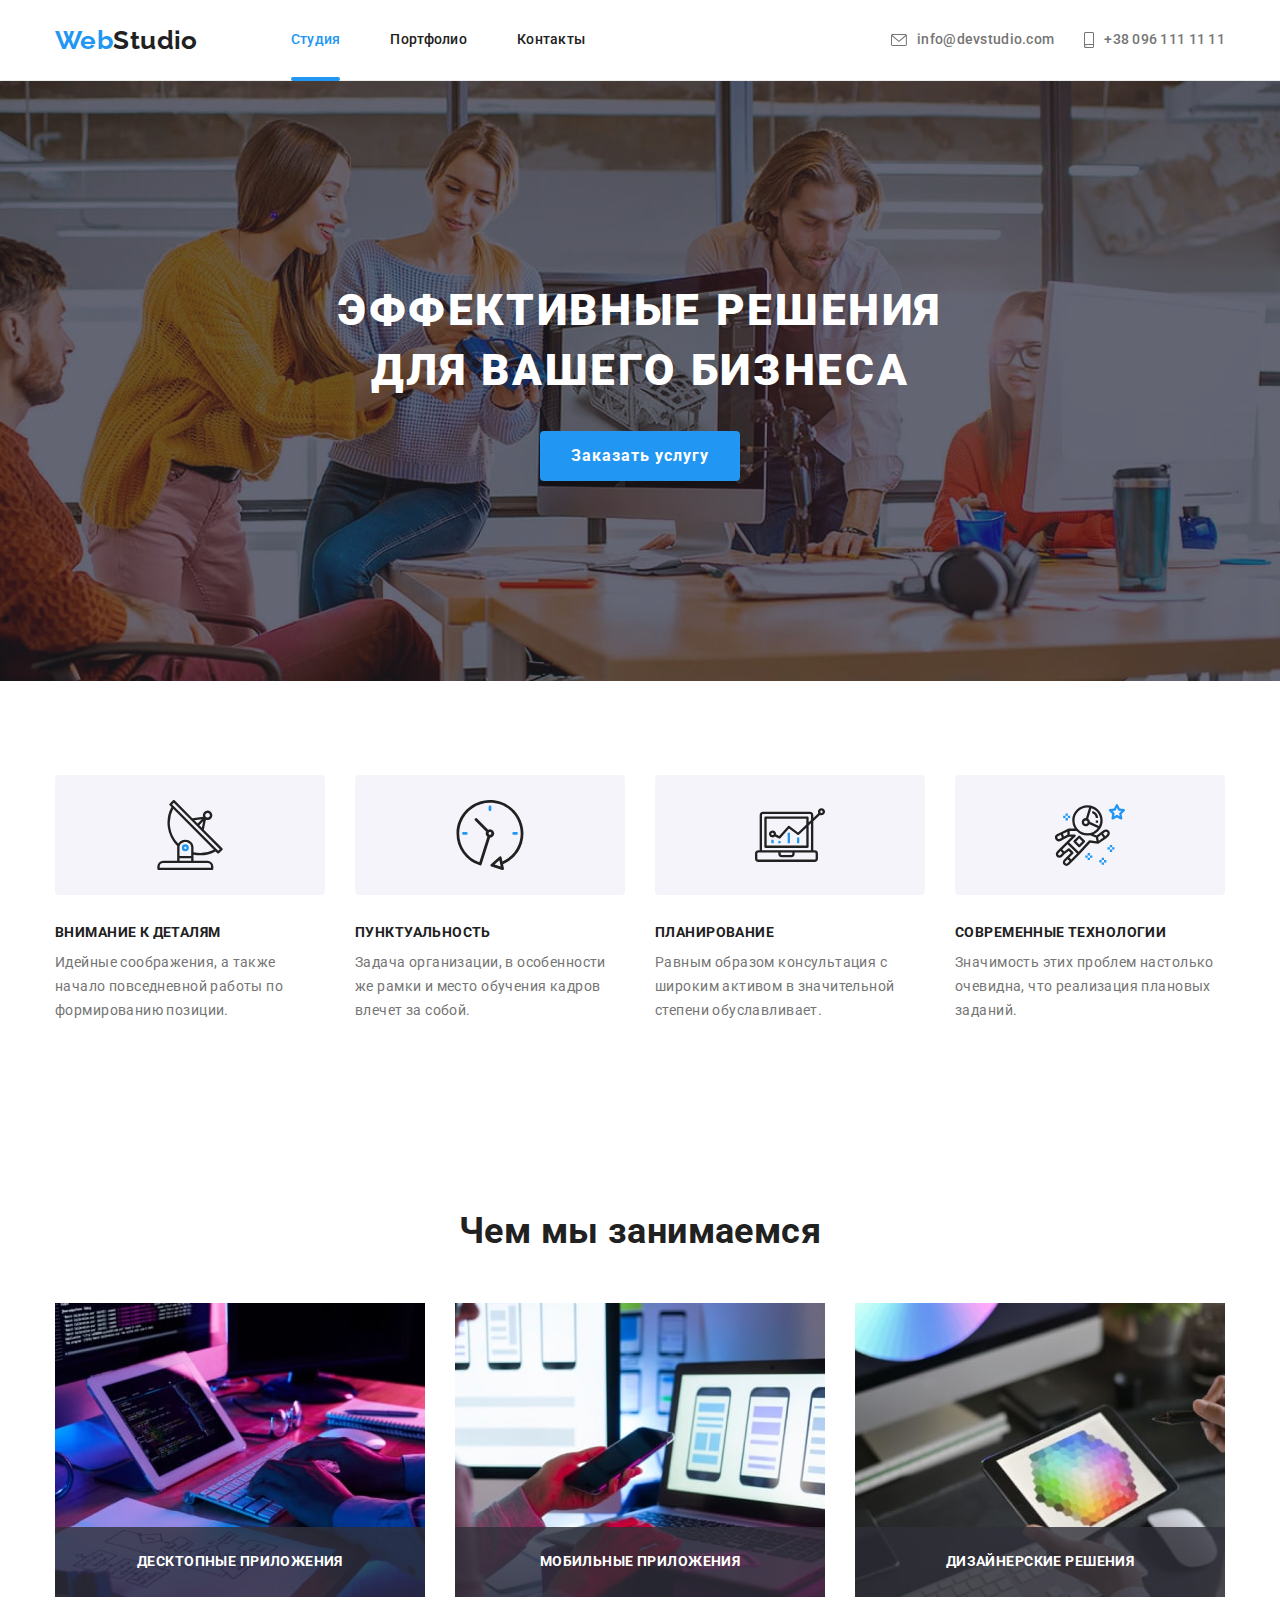
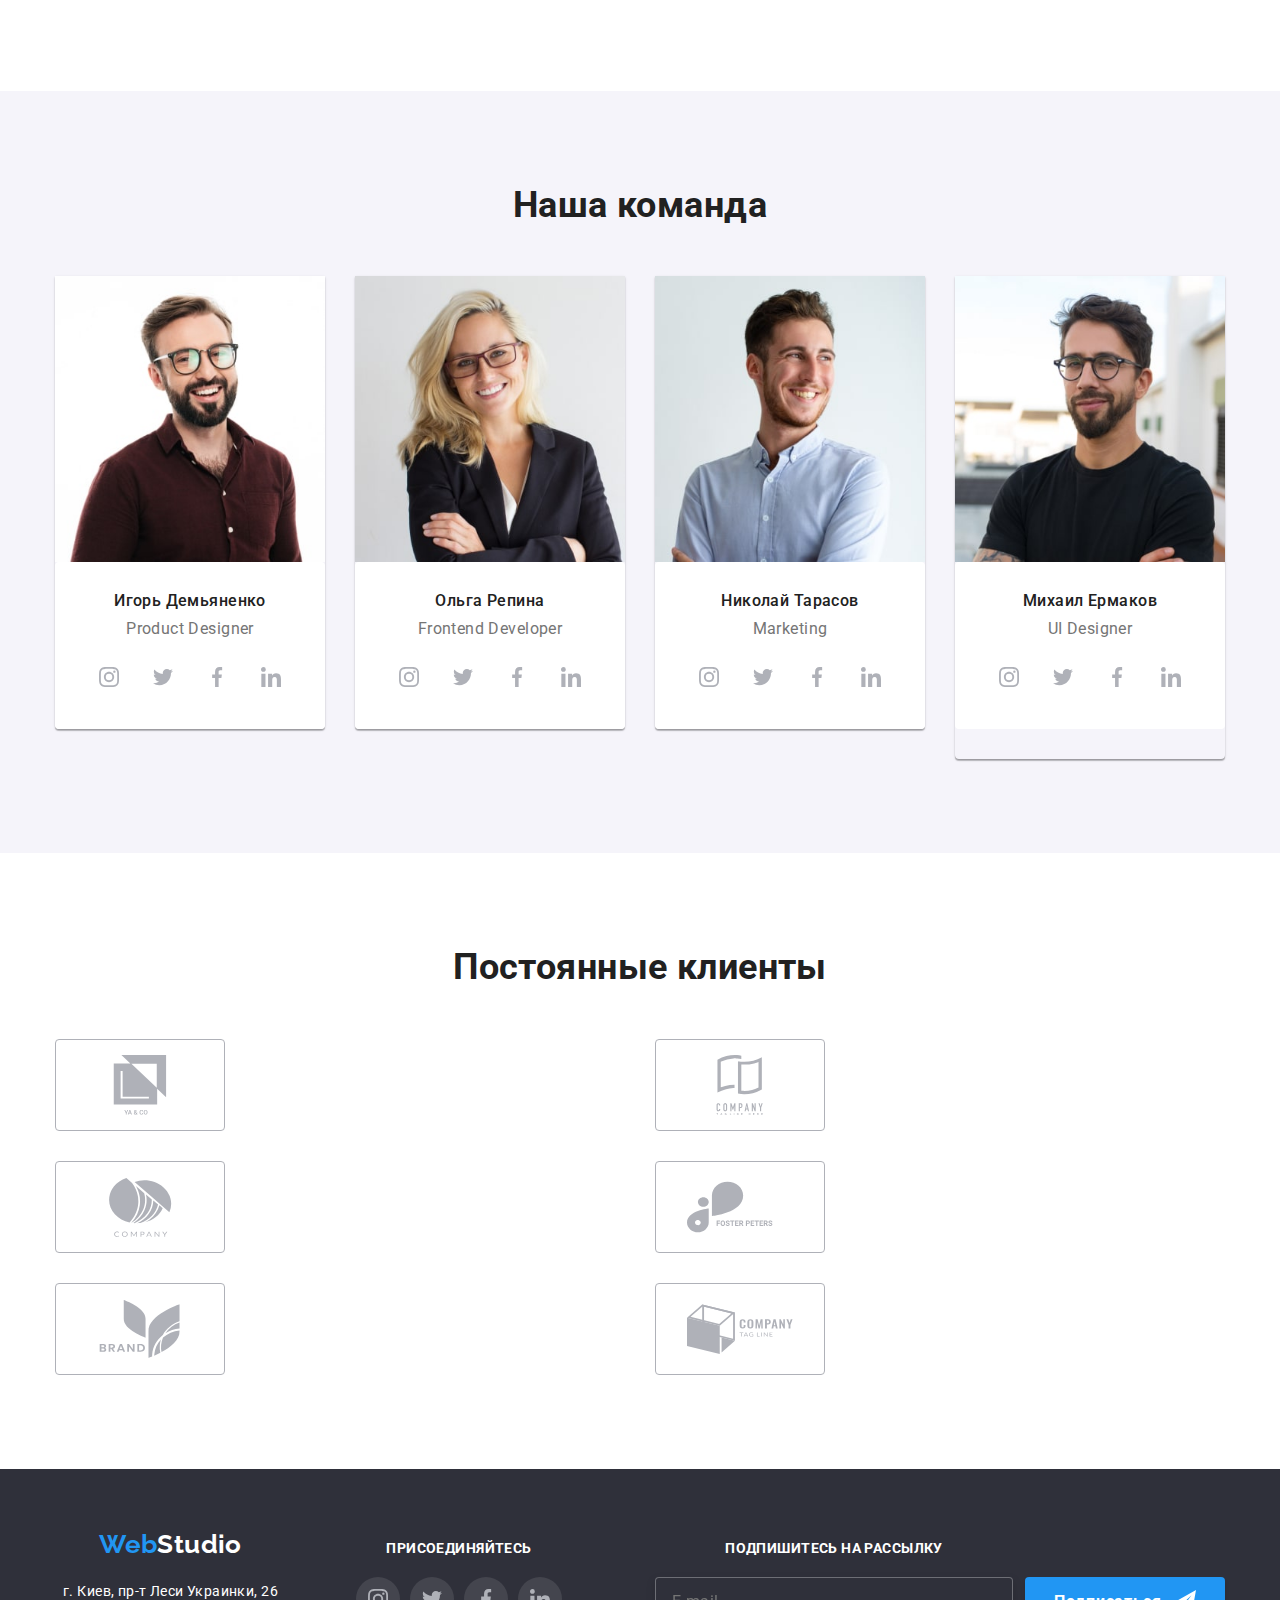
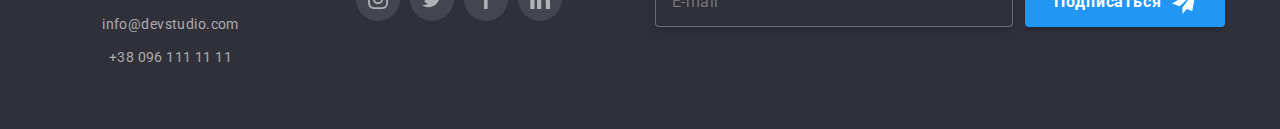
==== commit 21261b06: "adds header styles" ====
--- a/index.html
+++ b/index.html
@@ -21,38 +21,32 @@
         <a href="./index.html" lang="en" class="logo"
           >Web<span class="logo__label--black">Studio</span>
         </a>
-        <div class="mobile-nav" data-menu id="mobile-nav">
-          <nav class="navigation">
-            <ul class="navigation__list">
-              <li class="navigation__item">
-                <a href="./index.html" class="link navigation__link navigation__link--current"
+        <div class="mobile-menu" data-menu id="mobile-nav">
+          <nav class="mobile-nav">
+            <ul class="mobile-nav__list">
+              <li class="mobile-nav__item">
+                <a href="./index.html" class="link mobile-nav__link mobile-nav__link--current"
                   >Студия</a
                 >
               </li>
-              <li class="navigation__item">
-                <a href="./portfolio.html" class="link navigation__link">Портфолио</a>
+              <li class="mobile-nav__item">
+                <a href="./portfolio.html" class="link mobile-nav__link">Портфолио</a>
               </li>
-              <li class="navigation__item">
-                <a href="#" class="link navigation__link">Контакты</a>
+              <li class="mobile-nav__item">
+                <a href="#" class="link mobile-nav__link">Контакты</a>
               </li>
             </ul>
           </nav>
 
-          <ul class="contacts">
-            <li class="contacts__item">
-              <a href="mailto:info@devstudio.com" class="link contacts__link">
-                <svg class="contacts__icon" width="16" height="12">
-                  <use href="./images/icons.svg#icon-envelope"></use>
-                </svg>
-                info@devstudio.com</a
+          <ul class="mobile-contacts">
+            <li class="mobile-contacts__item">
+              <a href="tel:+380961111111" class="link mobile-contacts__link mobile-contacts__tel">
+                +38 096 111 11 11</a
               >
             </li>
-            <li class="contacts__item">
-              <a href="tel:+380961111111" class="link contacts__link contacts__tel">
-                <svg class="contacts__icon" width="10" height="16">
-                  <use href="./images/icons.svg#icon-smartphone"></use>
-                </svg>
-                +38 096 111 11 11</a
+            <li class="mobile-contacts__item">
+              <a href="mailto:info@devstudio.com" class="link mobile-contacts__link"
+                >info@devstudio.com</a
               >
             </li>
           </ul>
@@ -83,6 +77,40 @@
             <use class="mobile-nav__icon-menu" href="./images/icons.svg#icon-menu_mobile"></use>
           </svg>
         </button>
+        <nav class="navigation">
+          <ul class="navigation__list">
+            <li class="navigation__item">
+              <a href="./index.html" class="link navigation__link navigation__link--current"
+                >Студия</a
+              >
+            </li>
+            <li class="navigation__item">
+              <a href="./portfolio.html" class="link navigation__link">Портфолио</a>
+            </li>
+            <li class="navigation__item">
+              <a href="#" class="link navigation__link">Контакты</a>
+            </li>
+          </ul>
+        </nav>
+
+        <ul class="contacts">
+          <li class="contacts__item">
+            <a href="mailto:info@devstudio.com" class="link contacts__link">
+              <svg class="contacts__icon" width="16" height="12">
+                <use href="./images/icons.svg#icon-envelope"></use>
+              </svg>
+              info@devstudio.com</a
+            >
+          </li>
+          <li class="contacts__item">
+            <a href="tel:+380961111111" class="link contacts__link contacts__tel">
+              <svg class="contacts__icon" width="10" height="16">
+                <use href="./images/icons.svg#icon-smartphone"></use>
+              </svg>
+              +38 096 111 11 11</a
+            >
+          </li>
+        </ul>
       </div>
     </header>
 
--- a/css/main.min.css
+++ b/css/main.min.css
@@ -1 +1 @@
-.card-set,.address__list,.clients,.our-team__list,.products,.features,.contacts,.navigation__list,.mobile-sm,.sm-list,.card-set__description,.card-set__subtitle,.team-member__position,.products__text,.features__text,.card-set__title,.team-member__name,.features__title,.modal__title,.hero__title,.section__title{margin:0;padding:0}.card-set,.address__list,.clients,.our-team__list,.products,.features,.contacts,.navigation__list,.mobile-sm,.sm-list{list-style:none}.card-set__description,.card-set__subtitle,.team-member__position,.products__text,.features__text{margin:0;padding:0}.card-set__title,.team-member__name,.features__title,.modal__title,.hero__title,.section__title{color:#212121}.filter__btn,.portfolio-title,.checkbox__input,.section__title.visually-hidden{position:absolute;width:1px;height:1px;margin:-1px;border:0;padding:0;white-space:nowrap;-webkit-clip-path:inset(100%);clip-path:inset(100%);clip:rect(0 0 0 0);overflow:hidden}.clients__box,.features__icon,.checkbox{display:flex;justify-content:center;align-items:center}/*! modern-normalize v1.1.0 | MIT License | https://github.com/sindresorhus/modern-normalize */*,::before,::after{box-sizing:border-box}html{line-height:1.15;-webkit-text-size-adjust:100%;-moz-tab-size:4;-o-tab-size:4;tab-size:4}body{margin:0;font-family:system-ui,-apple-system,"Segoe UI",Roboto,Helvetica,Arial,sans-serif,"Apple Color Emoji","Segoe UI Emoji"}hr{height:0;color:inherit}abbr[title]{-webkit-text-decoration:underline dotted;text-decoration:underline dotted}b,strong{font-weight:bolder}code,kbd,samp,pre{font-family:ui-monospace,SFMono-Regular,Consolas,"Liberation Mono",Menlo,monospace;font-size:1em}small{font-size:80%}sub,sup{font-size:75%;line-height:0;position:relative;vertical-align:baseline}sub{bottom:-0.25em}sup{top:-0.5em}table{text-indent:0;border-color:inherit}button,input,optgroup,select,textarea{font-family:inherit;font-size:100%;line-height:1.15;margin:0}button,select{text-transform:none}button,[type=button],[type=reset],[type=submit]{-webkit-appearance:button}::-moz-focus-inner{border-style:none;padding:0}:-moz-focusring{outline:1px dotted ButtonText}:-moz-ui-invalid{box-shadow:none}legend{padding:0}progress{vertical-align:baseline}::-webkit-inner-spin-button,::-webkit-outer-spin-button{height:auto}[type=search]{-webkit-appearance:textfield;outline-offset:-2px}::-webkit-search-decoration{-webkit-appearance:none}::-webkit-file-upload-button{-webkit-appearance:button;font:inherit}summary{display:list-item}.body{font-family:"Roboto",sans-serif;letter-spacing:.03em;color:#757575;font-size:14px}.container{padding-left:15px;padding-right:15px;margin-left:auto;margin-right:auto}@media screen and (max-width: 768px){.container{max-width:480px}}@media screen and (min-width: 769px){.container{width:768px}}@media screen and (min-width: 1200px){.container{width:1200px}}.section{padding-top:60px;padding-bottom:60px}.section--no-padding{padding-top:0}@media screen and (min-width: 769px){.section{padding-top:94px;padding-bottom:94px}}.section__title{font-weight:700;font-size:28px;line-height:1.18px;text-align:center;margin-bottom:30px}@media screen and (min-width: 1200px){.section__title{font-size:36px;line-height:1.16;margin-bottom:50px}}.logo{font-family:"Raleway",sans-serif;font-weight:700;font-size:24px;line-height:1.16;text-decoration:none;color:#2196f3}.logo__label--black{color:#212121}@media screen and (min-width: 1200px){.logo{font-size:26px;line-height:1.19}}.link{text-decoration:none;color:#212121;transition:color 250ms cubic-bezier(0.4, 0, 0.2, 1)}.link:visited{color:#212121}.products__img,.card-set__img,.team-member__img{display:block}.sm-item:not(:last-child){margin-right:10px}.sm-link{display:flex;justify-content:center;align-items:center;width:44px;height:44px;border-radius:50%}.sm-list{display:flex}.footer-sm__title,.products__text,.subscription__title{font-weight:700;font-size:14px;line-height:1.14;letter-spacing:.03em;text-transform:uppercase;color:#fff;text-align:center}.btn{display:block;margin-left:auto;margin-right:auto;padding-top:10px;padding-bottom:10px;width:200px;font-weight:700;font-size:16px;line-height:1.88;letter-spacing:.06em;font-family:inherit;color:#fff;background-color:#2196f3;cursor:pointer;border:none;border-radius:4px;box-shadow:0px 4px 4px rgba(0,0,0,.15);transition:background-color 250ms cubic-bezier(0.4, 0, 0.2, 1)}.btn:hover,.btn:focus{background-color:#188ce8}.page-header{border-bottom:1px solid #ececec;position:relative}.page-header__box{display:flex;align-items:center}@media screen and (max-width: 767px){.page-header__box{min-height:60px}}@media screen and (min-width: 768px){.page-header__box{min-height:80px}}.navigation__link--current{color:#2196f3}@media screen and (min-width: 768px){.navigation__link--current{position:relative}.navigation__link--current::after{display:inline-block;content:"";position:absolute;bottom:-1px;width:100%;height:4px;border-radius:2px;background-color:#2196f3}}.mobile-sm{display:flex}@media screen and (min-width: 768px){.mobile-sm{display:none}}.mobile-sm__link{font-weight:500;font-size:18px;line-height:1.22;letter-spacing:.02em;color:#2196f3}.mobile-sm__link:visited{color:#2196f3}.mobile-sm__item:not(:last-child){padding-right:10px;margin-right:10px;border-right:1px solid rgba(33,33,33,.2);transform:border rotate(90deg)}.mobile-btn{position:absolute;top:10px;right:15px;z-index:99;display:inline-flex;margin:0;padding:0;border:none;background-color:rgba(0,0,0,0)}@media screen and (min-width: 768px){.mobile-btn{display:none}}.mobile-btn:hover .mobile-nav__icon-close{fill:#2196f3}.mobile-btn:hover .mobile-nav__icon-menu{fill:#2196f3}.mobile-btn.is-open .mobile-nav__icon-close{display:block}.mobile-btn.is-open .mobile-nav__icon-menu{display:none}.mobile-btn .mobile-nav__icon-close{display:none}@media screen and (max-width: 767px){.mobile-nav{display:none;z-index:1;position:absolute;top:0;left:0;width:100vw;height:100vh;padding:40px 48px;background-color:#fff;overflow:hidden;display:flex;flex-direction:column;align-items:flex-start;transform:translateX(-100%);transition:transform 500ms cubic-bezier(0.4, 0, 0.2, 1)}.mobile-nav.is-open{transform:translateX(0)}}@media screen and (min-width: 768px){.mobile-nav{display:flex;align-items:center}}@media screen and (min-width: 768px)and (max-width: 1199px){.navigation{margin-left:88px}}@media screen and (min-width: 1200px){.navigation{margin-left:93px}}.navigation__list{font-weight:500;font-size:40px;line-height:1.7;letter-spacing:.02em;margin-bottom:270px}@media screen and (min-width: 768px){.navigation__list{display:flex;font-size:14px;line-height:1.14;margin-bottom:0}}@media screen and (min-width: 768px){.navigation__item:not(:last-child){margin-right:50px}}@media screen and (min-width: 768px){.contacts__item:not(:last-child){margin-right:30px}}.contacts__item{display:flex;align-items:center}.contacts__icon{margin-right:10px;--color4: currentColor}.navigation__link,.contacts__link{padding-bottom:32px}@media screen and (min-width: 768px){.navigation__link,.contacts__link{display:flex;align-items:center;padding-top:32px;padding-bottom:32px}}.contacts__icon{display:none}@media screen and (min-width: 768px){.contacts__icon{display:block;fill:currentColor}}@media screen and (max-width: 767px){.contacts{display:flex;flex-direction:column-reverse;margin-bottom:64px}}@media screen and (min-width: 768px){.contacts{display:block;margin-left:84px}}@media screen and (min-width: 1200px){.contacts{display:flex;margin-left:305px}}.navigation__link:hover,.navigation__link:focus,.contacts__link:hover,.contacts__link:focus{color:#2196f3}.contacts__link{font-weight:500;font-size:24px;line-height:1.16;letter-spacing:.02em;color:#757575}@media screen and (min-width: 768px){.contacts__link{font-size:14px;line-height:1.14;letter-spacing:.02em}}.contacts__link:visited{color:#757575}@media screen and (max-width: 767px){.contacts__tel{font-size:34px;line-height:1.17;color:#2196f3}}.hero{margin:0 auto;max-width:480px}@media screen and (min-width: 481px){.hero{max-width:768px}}@media screen and (min-width: 769px){.hero{max-width:1600px}}.overlay{padding-top:118px;height:400px;background-repeat:no-repeat;background-size:cover;background-position:center}@media screen and (max-width: 480px){.overlay{max-width:480px;background-color:#2f303a;background-image:linear-gradient(to right, rgba(47, 48, 58, 0.4), rgba(47, 48, 58, 0.4)),url("../images/mobile/hero.jpg")}}@media screen and (max-width: 480px)and (-webkit-min-device-pixel-ratio: 2),screen and (max-width: 480px)and (min-resolution: 2dppx){.overlay .overlay{background-image:linear-gradient(to right, rgba(47, 48, 58, 0.4), rgba(47, 48, 58, 0.4)),url("../images/mobile/hero-2x.jpg")}}@media screen and (min-width: 481px){.overlay{height:400px;max-width:768px;background-image:linear-gradient(to right, rgba(47, 48, 58, 0.4), rgba(47, 48, 58, 0.4)),url("../images/tablet/hero.jpg")}}@media screen and (min-width: 481px)and (-webkit-min-device-pixel-ratio: 2),screen and (min-width: 481px)and (min-resolution: 2dppx){.overlay{background-image:linear-gradient(to right, rgba(47, 48, 58, 0.4), rgba(47, 48, 58, 0.4)),url("../images/tablet/hero-2x.jpg")}}@media screen and (min-width: 769px){.overlay{padding-top:200px;max-width:1600px;height:600px;background-image:linear-gradient(to right, rgba(47, 48, 58, 0.4), rgba(47, 48, 58, 0.4)),url("../images/desktop/hero.jpg")}}@media screen and (min-width: 769px)and (-webkit-min-device-pixel-ratio: 2),screen and (min-width: 769px)and (min-resolution: 2dppx){.overlay{background-image:linear-gradient(to right, rgba(47, 48, 58, 0.4), rgba(47, 48, 58, 0.4)),url("../images/desktop/hero-2x.jpg")}}.hero__title{max-width:360px;margin-bottom:30px;margin-left:auto;margin-right:auto;font-weight:900;font-size:26px;line-height:1.6;text-align:center;letter-spacing:.06em;text-transform:uppercase;color:#fff}@media screen and (min-width: 1200px){.hero__title{max-width:650px;font-size:44px;line-height:1.36}}.backdrop{position:fixed;top:0;left:0;width:100%;height:100%;background-color:rgba(0,0,0,.2);opacity:1;transition:opacity 250ms cubic-bezier(0.4, 0, 0.2, 1),visibility 250ms cubic-bezier(0.4, 0, 0.2, 1)}@media screen and (max-width: 480px){.backdrop{padding:94px 15px;overflow-y:scroll}}.backdrop--is-hidden{visibility:hidden;opacity:0;pointer-events:none}.backdrop--is-hidden .modal{transform:translate(-50%, -50%) scale(0.9)}.modal{background:#fff;box-shadow:0px 1px 3px rgba(0,0,0,.12),0px 1px 1px rgba(0,0,0,.14),0px 2px 1px rgba(0,0,0,.2);border-radius:4px}@media screen and (min-width: 769px){.modal{position:absolute;top:50%;left:50%;width:528px;height:581px;transform:translate(-50%, -50%) scale(1);transition:transform 250ms cubic-bezier(0.4, 0, 0.2, 1)}}.modal__close-button{position:absolute;top:0;right:0;display:flex;justify-content:center;align-items:center;width:30px;height:30px;margin-top:8px;margin-right:8px;cursor:pointer;border:1px solid rgba(0,0,0,.1);border-radius:50%;background-color:#fff;--color1: currentColor;transition:fill 250ms cubic-bezier(0.4, 0, 0.2, 1)}.modal__close-button:hover,.modal__close-button:focus{fill:#2196f3}.modal__title{display:block;margin-bottom:30px;font-weight:700;font-size:20px;line-height:1.15;text-align:center}.modal__box{padding:40px}.modal__label{position:relative}.modal__field{display:block;height:40px;padding-left:40px;margin-bottom:30px}.modal__field,.modal__comment{max-width:448px;width:100%;border:1px solid rgba(33,33,33,.2);border-radius:4px;outline-width:0;transition:border-color 250ms cubic-bezier(0.4, 0, 0.2, 1)}.modal__icon{position:absolute;top:11px;left:12px;--color1: currentColor;transition:fill 250ms cubic-bezier(0.4, 0, 0.2, 1)}.modal__comment::-moz-placeholder{font-size:12px;line-height:1.16;letter-spacing:.01em;color:rgba(117,117,117,.5)}.modal__comment:-ms-input-placeholder{font-size:12px;line-height:1.16;letter-spacing:.01em;color:rgba(117,117,117,.5)}.modal__comment::placeholder{font-size:12px;line-height:1.16;letter-spacing:.01em;color:rgba(117,117,117,.5)}.modal__label:focus-within>.modal__icon{fill:#2196f3}.modal__label:focus-within>.modal__field,.modal__label:focus-within>.modal__comment{border-color:#2196f3}.modal__name{position:absolute;top:0;left:0;font-size:12px;line-height:1.16;letter-spacing:.01em;color:#757575;transform:translateY(-18px)}.modal__comment{display:block;height:120px;resize:none;padding:12px 16px;margin-bottom:20px;font-size:12px;line-height:1.16;letter-spacing:.01em}.checkbox{position:relative;margin-bottom:30px;line-height:1.71}.checkbox__link{text-underline-offset:1px;color:#2196f3}.checkbox__icon{display:inline-block;width:16px;height:15px;border:2px solid #212121;border-radius:2px;margin-right:7px;transition:background-color 250ms cubic-bezier(0.4, 0, 0.2, 1)}.checkbox__input:checked+.checkbox__icon{border-color:#2196f3;background-color:#2196f3}.checkbox__input{-webkit-user-select:none;-moz-user-select:none;-ms-user-select:none;user-select:none;display:block;position:relative}.features__title{font-size:14px;font-weight:700;line-height:1.14;text-transform:uppercase;margin-bottom:10px}@media screen and (max-width: 768px){.features__title{text-align:center}}.features{display:block}@media screen and (min-width: 1200px){.features{display:flex;margin-left:-30px}}.features__item{width:100%}@media screen and (min-width: 1200px){.features__item{flex-basis:calc(25% - 30px);margin-left:30px}}.features__text{line-height:1.71}.features__icon{height:120px;background-color:#f5f4fa;border-radius:4px;margin-bottom:30px}@media screen and (min-width: 1200px){.features__icon{width:270px}}.products{display:flex}.products__item{position:relative}.products__item:not(:last-child){margin-right:30px}.products__text{position:absolute;bottom:0;width:100%;text-align:center;padding-top:27px;padding-bottom:27px;background-color:rgba(47,48,58,.8)}.section--no-padding{display:none}@media screen and (min-width: 1200px){.section--no-padding{display:block}}.our-team{background-color:#f5f4fa}@media screen and (min-width: 1200px){.our-team__list{display:flex}}.team-member{box-shadow:0px 1px 3px rgba(0,0,0,.12),0px 1px 1px rgba(0,0,0,.14),0px 2px 1px rgba(0,0,0,.2);border-radius:0px 0px 4px 4px}.team-member:not(:last-child){margin-bottom:30px}@media screen and (min-width: 1200px){.team-member:not(:last-child){margin-right:30px}}.team-member__box{padding-top:30px;padding-bottom:24px;background-color:#fff;border-radius:4px}@media screen and (min-width: 1200px){.team-member__box{padding-bottom:30px}}.team-member__name{font-weight:500;margin-bottom:10px}.team-member__position,.team-member__name{font-size:16px;line-height:1.18;text-align:center}.team-member__position{margin-bottom:16px}.team-member__sm-list{justify-content:center}.team-member__sm-link{color:#afb1b8;transition:color 250ms cubic-bezier(0.4, 0, 0.2, 1),background-color 250ms cubic-bezier(0.4, 0, 0.2, 1)}.team-member__sm-link:visited{color:#afb1b8}.team-member__sm-link:hover,.team-member__sm-link:focus{background-color:#2196f3;color:#fff}.team-member__sm-icon{--color1: currentColor }.clients{display:flex;flex-wrap:wrap;justify-content:center;gap:30px}.clients__item{flex-basis:calc((100% - 60px)/2)}.clients__box{height:92px;border:1px solid currentColor;border-radius:4px}@media screen and (min-width: 1200px){.clients__box{height:92px;width:170px}}.clients__link{color:#afb1b8;transition:color 250ms cubic-bezier(0.4, 0, 0.2, 1)}.clients__link:visited{color:#afb1b8}.clients__link:hover,.clients__link:focus{color:#2196f3;fill:#2196f3}.clients__logo{--color1: currentColor}.footer{padding-top:60px;padding-bottom:60px;background-color:#2f303a}.footer__logo{display:block;margin-bottom:20px}.footer__box{text-align:center}@media screen and (min-width: 1200px){.footer__box{display:flex}}.addres-thumb{width:231px;margin-left:auto;margin-right:auto}@media screen and (max-width: 480px){.addres-thumb{margin-bottom:48px}}@media screen and (min-width: 1200px){.addres-thumb{margin-right:70px}}.address__item:not(:last-child){margin-bottom:9px}.logo-label--white{color:#fff}.address__item{font-style:normal;line-height:1.7;color:#fff;transition:color 250ms cubic-bezier(0.4, 0, 0.2, 1)}.address__link{color:rgba(255,255,255,.6)}.address__link:visited{color:rgba(255,255,255,.6)}.address__link:hover,.address__link:focus{color:#fff}.address__link--white{color:#fff}.footer-sm__title,.subscription__title{display:block;padding-bottom:20px;padding-top:12px}.footer-sm__link{background-color:rgba(255,255,255,.1);color:#fff;transition:background-color 250ms cubic-bezier(0.4, 0, 0.2, 1)}.footer-sm__link:hover,.footer-sm__link:focus{background-color:#2196f3}.footer-sm__icon{--color1: currentColor }@media screen and (max-width: 480px){.footer-sm{display:flex;flex-direction:column;align-items:center;margin-bottom:48px}}@media screen and (min-width: 1200px){.subscription{display:flex;align-items:flex-start;margin-left:93px}}.subscription__box{display:flex;flex-direction:column}@media screen and (max-width: 480px){.subscription__box{align-items:center}}.subscription__email{height:50px;width:100%;padding-left:16px;padding-top:15px;padding-bottom:15px;font-size:16px;line-height:1.25;letter-spacing:.03em;color:rgba(255,255,255,.6);background-color:#2f303a;border:1px solid rgba(255,255,255,.3);filter:drop-shadow(0px 4px 4px rgba(0, 0, 0, 0.15));border-radius:4px}@media screen and (min-width: 1200px){.subscription__email{width:358px}}.subscription__btn{display:flex;justify-content:center;align-items:center;margin-top:20px}@media screen and (min-width: 1200px){.subscription__btn{margin-top:48px;margin-left:12px}}.subscription__icon{margin-left:10px}.filter__text{display:block;font-weight:500;font-size:16px;line-height:1.62;font-family:inherit;color:#212121;cursor:pointer;border:none;padding:6px 22px;border-radius:4px;background-color:#f5f4fa;transition:background-color 250ms cubic-bezier(0.4, 0, 0.2, 1),color 250ms cubic-bezier(0.4, 0, 0.2, 1)}.filter__btn:checked+.filter__text{color:#fff;background-color:#2196f3}.filter__text:hover,.filter__text:focus{color:#fff;background-color:#2196f3;box-shadow:0px 3px 1px rgba(0,0,0,.1),0px 1px 2px rgba(0,0,0,.08),0px 2px 2px rgba(0,0,0,.12);border-radius:4px}.filter{display:flex;flex-wrap:wrap;margin-bottom:40px}@media screen and (min-width: 769px){.filter{display:flex;justify-content:center;align-items:center;margin-bottom:50px}}.filter__label:not(:last-child){margin-right:8px}@media screen and (max-width: 480px){.filter__label:not(:last-child){margin-bottom:15px}}.card-set__title{font-weight:700;font-size:18px;line-height:2;letter-spacing:.06em;padding-bottom:4px}.card-set__subtitle{font-size:16px;line-height:1.88}.card-set__item{transition:box-shadow 250ms cubic-bezier(0.4, 0, 0.2, 1)}.card-set__item:hover{box-shadow:0px 1px 1px rgba(0,0,0,.12),0px 4px 4px rgba(0,0,0,.06),1px 4px 6px rgba(0,0,0,.16)}.card-set__titles{border-bottom:1px solid #eee;border-left:1px solid #eee;border-right:1px solid #eee;padding:20px 24px;background-color:#fff}.card-set{margin:0;padding:0}@media screen and (min-width: 769px){.card-set{display:flex;flex-wrap:wrap;gap:30px}}.card-set__img{max-width:100%;height:auto}.card-set__item{flex-basis:calc((100% - 60px)/3)}@media screen and (max-width: 480px){.card-set__item{margin-bottom:30px}}.card-set__thumb{position:relative;z-index:-1}.card-set__item,.card-set__titles{overflow:hidden}.card-set__description{position:absolute;display:inline-block;bottom:0;left:0;width:100%;height:100%;margin:0;font-size:18px;line-height:1.58;color:#fff;background-color:rgba(33,150,243,.9);padding:63px 24px;transform:translateY(100%);transition:transform 250ms cubic-bezier(0.4, 0, 0.2, 1)}.card-set__item:hover .card-set__description{transform:translateY(0)}/*# sourceMappingURL=main.min.css.map */+:root{--main-font: "Roboto", sans-serif;--secondary-font: "Raleway", sans-serif;--primary-text-color: #757575;--title-text-color: #212121;--accent-color: #2196F3;--tertiary-text-color: #fff;--address-link-color: rgba(255, 255, 255, 0.6);--secondary-background-color: #F5F4FA;--tertiary-background-color: #AFB1B8;--footer-bg-color: #2F303A;--footer-sm-link-bg-color: rgba(255, 255, 255, 0.1);--items: 3;--indent: 30px;--anim: 250ms cubic-bezier(0.4, 0, 0.2, 1)}.card-set,.address__list,.clients,.our-team__list,.products,.features,.contacts,.mobile-contacts,.navigation__list,.mobile-nav__list,.mobile-sm,.sm-list,.card-set__description,.card-set__subtitle,.team-member__position,.products__text,.features__text,.card-set__title,.team-member__name,.features__title,.modal__title,.hero__title,.section__title{margin:0;padding:0}.card-set,.address__list,.clients,.our-team__list,.products,.features,.contacts,.mobile-contacts,.navigation__list,.mobile-nav__list,.mobile-sm,.sm-list{list-style:none}.card-set__description,.card-set__subtitle,.team-member__position,.products__text,.features__text{margin:0;padding:0}.card-set__title,.team-member__name,.features__title,.modal__title,.hero__title,.section__title{color:var(--title-text-color)}.filter__btn,.portfolio-title,.checkbox__input,.section__title.visually-hidden{position:absolute;width:1px;height:1px;margin:-1px;border:0;padding:0;white-space:nowrap;-webkit-clip-path:inset(100%);clip-path:inset(100%);clip:rect(0 0 0 0);overflow:hidden}.clients__box,.features__icon,.checkbox{display:flex;justify-content:center;align-items:center}/*! modern-normalize v1.1.0 | MIT License | https://github.com/sindresorhus/modern-normalize */*,::before,::after{box-sizing:border-box}html{line-height:1.15;-webkit-text-size-adjust:100%;-moz-tab-size:4;-o-tab-size:4;tab-size:4}body{margin:0;font-family:system-ui,-apple-system,"Segoe UI",Roboto,Helvetica,Arial,sans-serif,"Apple Color Emoji","Segoe UI Emoji"}hr{height:0;color:inherit}abbr[title]{-webkit-text-decoration:underline dotted;text-decoration:underline dotted}b,strong{font-weight:bolder}code,kbd,samp,pre{font-family:ui-monospace,SFMono-Regular,Consolas,"Liberation Mono",Menlo,monospace;font-size:1em}small{font-size:80%}sub,sup{font-size:75%;line-height:0;position:relative;vertical-align:baseline}sub{bottom:-0.25em}sup{top:-0.5em}table{text-indent:0;border-color:inherit}button,input,optgroup,select,textarea{font-family:inherit;font-size:100%;line-height:1.15;margin:0}button,select{text-transform:none}button,[type=button],[type=reset],[type=submit]{-webkit-appearance:button}::-moz-focus-inner{border-style:none;padding:0}:-moz-focusring{outline:1px dotted ButtonText}:-moz-ui-invalid{box-shadow:none}legend{padding:0}progress{vertical-align:baseline}::-webkit-inner-spin-button,::-webkit-outer-spin-button{height:auto}[type=search]{-webkit-appearance:textfield;outline-offset:-2px}::-webkit-search-decoration{-webkit-appearance:none}::-webkit-file-upload-button{-webkit-appearance:button;font:inherit}summary{display:list-item}.body{font-family:var(--main-font);letter-spacing:.03em;color:var(--primary-text-color);font-size:14px}.container{width:100%;padding-left:15px;padding-right:15px;margin-left:auto;margin-right:auto}@media screen and (min-width: 480px){.container{max-width:480px}}@media screen and (min-width: 768px){.container{max-width:768px}}@media screen and (min-width: 1200px){.container{max-width:1200px}}.section{padding-top:60px;padding-bottom:60px}.section--no-padding{padding-top:0}@media screen and (min-width: 769px){.section{padding-top:94px;padding-bottom:94px}}.section__title{font-weight:700;font-size:28px;line-height:1.18px;text-align:center;margin-bottom:30px}@media screen and (min-width: 1200px){.section__title{font-size:36px;line-height:1.16;margin-bottom:50px}}.logo{font-family:var(--secondary-font);font-weight:700;font-size:24px;line-height:1.16;text-decoration:none;color:var(--accent-color)}.logo__label--black{color:var(--title-text-color)}@media screen and (min-width: 1200px){.logo{font-size:26px;line-height:1.19}}.link{text-decoration:none;color:var(--title-text-color);transition:color 250ms cubic-bezier(0.4, 0, 0.2, 1)}.link:visited{color:var(--title-text-color)}.products__img,.card-set__img,.team-member__img{display:block}.sm-item:not(:last-child){margin-right:10px}.sm-link{display:flex;justify-content:center;align-items:center;width:44px;height:44px;border-radius:50%}.sm-list{display:flex}.footer-sm__title,.products__text,.subscription__title{font-weight:700;font-size:14px;line-height:1.14;letter-spacing:.03em;text-transform:uppercase;color:var(--tertiary-text-color);text-align:center}.btn{display:block;margin-left:auto;margin-right:auto;padding-top:10px;padding-bottom:10px;width:200px;font-weight:700;font-size:16px;line-height:1.88;letter-spacing:.06em;font-family:inherit;color:var(--tertiary-text-color);background-color:var(--accent-color);cursor:pointer;border:none;border-radius:4px;box-shadow:0px 4px 4px rgba(0,0,0,.15);transition:background-color var(--anim)}.btn:hover,.btn:focus{background-color:#188ce8}.page-header{border-bottom:1px solid #ececec;position:relative}.page-header__box{display:flex;align-items:center}@media screen and (max-width: 767px){.page-header__box{min-height:60px}}@media screen and (min-width: 768px){.page-header__box{min-height:80px}}.link.mobile-nav__link--current{color:var(--accent-color)}.link.navigation__link--current{color:var(--accent-color)}@media screen and (min-width: 768px){.link.navigation__link--current{position:relative}.link.navigation__link--current::after{display:inline-block;content:"";position:absolute;bottom:-1px;width:100%;height:4px;border-radius:2px;background-color:var(--accent-color)}}.mobile-menu{z-index:100;position:absolute;top:0;left:0;width:100vw;height:100vh;padding:40px 48px;background-color:var(--tertiary-text-color);overflow:hidden;display:flex;flex-direction:column;align-items:flex-start;transform:translateX(-100%);transition:transform 500ms var(--anim)}.mobile-menu.is-open{transform:translateX(0)}@media screen and (min-width: 768px){.mobile-menu{display:none}}.mobile-sm{display:flex;flex-wrap:wrap}.mobile-sm__link{font-weight:500;font-size:18px;line-height:1.22;letter-spacing:.02em;color:var(--accent-color)}.mobile-sm__link:visited{color:var(--accent-color)}.mobile-sm__item:not(:last-child){padding-right:10px;margin-right:10px;border-right:1px solid rgba(33,33,33,.2);transform:border rotate(90deg)}.mobile-btn{position:absolute;top:10px;right:15px;z-index:999;display:inline-flex;margin:0;padding:0;border:none;background-color:rgba(0,0,0,0)}@media screen and (min-width: 768px){.mobile-btn{display:none}}.mobile-btn:hover .mobile-nav__icon-close{fill:var(--accent-color)}.mobile-btn:hover .mobile-nav__icon-menu{fill:var(--accent-color)}.mobile-btn.is-open .mobile-nav__icon-close{display:block}.mobile-btn.is-open .mobile-nav__icon-menu{display:none}.mobile-btn .mobile-nav__icon-close{display:none}@media screen and (max-width: 767px){.navigation{display:none}}@media screen and (min-width: 768px){.navigation{margin-left:88px}}@media screen and (min-width: 1200px){.navigation{margin-left:93px}}.mobile-nav{margin-bottom:auto}.mobile-nav__list{font-weight:500;font-size:40px;line-height:1.17;letter-spacing:.02em;margin-bottom:270px}@media screen and (min-width: 768px){.navigation__list{display:flex;font-weight:500;font-size:14px;line-height:1.14;letter-spacing:.02em}}@media screen and (min-width: 768px){.navigation__item:not(:last-child){margin-right:50px}}.contacts__item{display:flex;align-items:center}@media screen and (max-width: 1199px){.contacts__item:not(:last-child){margin-bottom:10px}}@media screen and (min-width: 1200px){.contacts__item:not(:last-child){margin-right:30px}}.contacts__icon{margin-right:10px;--color5: currentColor}.mobile-nav__item:not(:last-child),.mobile-contacts__item:not(:last-child){margin-bottom:32px}.navigation__link{padding-bottom:32px}@media screen and (min-width: 768px){.navigation__link{display:flex;align-items:center;padding-top:32px;padding-bottom:32px}}.contacts__icon{display:none}@media screen and (min-width: 768px){.contacts__icon{display:block;fill:currentColor}}@media screen and (max-width: 767px){.mobile-contacts{display:flex;flex-direction:column;margin-bottom:64px}}@media screen and (max-width: 767px){.contacts{display:none}}@media screen and (min-width: 768px){.contacts{display:block;margin-left:auto;padding-top:21px;padding-bottom:21px}}@media screen and (min-width: 1200px){.contacts{display:flex;align-items:center;margin-left:auto}}.navigation__link:hover,.navigation__link:focus,.contacts__link:hover,.contacts__link:focus,.mobile-contacts__link:hover,.mobile-contacts__link:focus,.mobile-nav__link:hover,.mobile-nav__link:focus{color:var(--accent-color)}.mobile-contacts__link{font-weight:500;font-size:24px;line-height:1.16;letter-spacing:.02em;color:var(--primary-text-color)}.contacts__link{display:flex;align-items:center;font-weight:500;font-size:12px;line-height:1.16;letter-spacing:.02em;color:var(--primary-text-color)}@media screen and (min-width: 1200px){.contacts__link{font-size:14px;line-height:1.14}}.contacts__link:visited{color:var(--primary-text-color)}.mobile-contacts__tel{font-size:34px;line-height:1.17;color:var(--accent-color)}.hero{margin:0 auto;max-width:480px}@media screen and (min-width: 481px){.hero{max-width:768px}}@media screen and (min-width: 769px){.hero{max-width:1600px}}.overlay{padding-top:118px;height:400px;background-repeat:no-repeat;background-size:cover;background-position:center}@media screen and (max-width: 480px){.overlay{max-width:480px;background-color:var(--footer-bg-color);background-image:linear-gradient(to right, rgba(47, 48, 58, 0.4), rgba(47, 48, 58, 0.4)),url("../images/mobile/hero.jpg")}}@media screen and (max-width: 480px)and (-webkit-min-device-pixel-ratio: 2),screen and (max-width: 480px)and (min-resolution: 2dppx){.overlay .overlay{background-image:linear-gradient(to right, rgba(47, 48, 58, 0.4), rgba(47, 48, 58, 0.4)),url("../images/mobile/hero-2x.jpg")}}@media screen and (min-width: 481px){.overlay{height:400px;max-width:768px;background-image:linear-gradient(to right, rgba(47, 48, 58, 0.4), rgba(47, 48, 58, 0.4)),url("../images/tablet/hero.jpg")}}@media screen and (min-width: 481px)and (-webkit-min-device-pixel-ratio: 2),screen and (min-width: 481px)and (min-resolution: 2dppx){.overlay{background-image:linear-gradient(to right, rgba(47, 48, 58, 0.4), rgba(47, 48, 58, 0.4)),url("../images/tablet/hero-2x.jpg")}}@media screen and (min-width: 769px){.overlay{padding-top:200px;max-width:1600px;height:600px;background-image:linear-gradient(to right, rgba(47, 48, 58, 0.4), rgba(47, 48, 58, 0.4)),url("../images/desktop/hero.jpg")}}@media screen and (min-width: 769px)and (-webkit-min-device-pixel-ratio: 2),screen and (min-width: 769px)and (min-resolution: 2dppx){.overlay{background-image:linear-gradient(to right, rgba(47, 48, 58, 0.4), rgba(47, 48, 58, 0.4)),url("../images/desktop/hero-2x.jpg")}}.hero__title{max-width:360px;margin-bottom:30px;margin-left:auto;margin-right:auto;font-weight:900;font-size:26px;line-height:1.6;text-align:center;letter-spacing:.06em;text-transform:uppercase;color:var(--tertiary-text-color)}@media screen and (min-width: 1200px){.hero__title{max-width:650px;font-size:44px;line-height:1.36}}.backdrop{position:fixed;top:0;left:0;width:100%;height:100%;background-color:rgba(0,0,0,.2);opacity:1;transition:opacity var(--anim),visibility var(--anim)}@media screen and (max-width: 480px){.backdrop{padding:94px 15px;overflow-y:scroll}}.backdrop--is-hidden{visibility:hidden;opacity:0;pointer-events:none}.backdrop--is-hidden .modal{transform:translate(-50%, -50%) scale(0.9)}.modal{background:var(--tertiary-text-color);box-shadow:0px 1px 3px rgba(0,0,0,.12),0px 1px 1px rgba(0,0,0,.14),0px 2px 1px rgba(0,0,0,.2);border-radius:4px}@media screen and (min-width: 769px){.modal{position:absolute;top:50%;left:50%;width:528px;height:581px;transform:translate(-50%, -50%) scale(1);transition:transform var(--anim)}}.modal__close-button{position:absolute;top:0;right:0;display:flex;justify-content:center;align-items:center;width:30px;height:30px;margin-top:8px;margin-right:8px;cursor:pointer;border:1px solid rgba(0,0,0,.1);border-radius:50%;background-color:var(--tertiary-text-color);--color1: currentColor;transition:fill var(--anim)}.modal__close-button:hover,.modal__close-button:focus{fill:var(--accent-color)}.modal__title{display:block;margin-bottom:30px;font-weight:700;font-size:20px;line-height:1.15;text-align:center}.modal__box{padding:40px}.modal__label{position:relative}.modal__field{display:block;height:40px;padding-left:40px;margin-bottom:30px}.modal__field,.modal__comment{max-width:448px;width:100%;border:1px solid rgba(33,33,33,.2);border-radius:4px;outline-width:0;transition:border-color var(--anim)}.modal__icon{position:absolute;top:11px;left:12px;--color1: currentColor;transition:fill var(--anim)}.modal__comment::-moz-placeholder{font-size:12px;line-height:1.16;letter-spacing:.01em;color:rgba(117,117,117,.5)}.modal__comment:-ms-input-placeholder{font-size:12px;line-height:1.16;letter-spacing:.01em;color:rgba(117,117,117,.5)}.modal__comment::placeholder{font-size:12px;line-height:1.16;letter-spacing:.01em;color:rgba(117,117,117,.5)}.modal__label:focus-within>.modal__icon{fill:var(--accent-color)}.modal__label:focus-within>.modal__field,.modal__label:focus-within>.modal__comment{border-color:var(--accent-color)}.modal__name{position:absolute;top:0;left:0;font-size:12px;line-height:1.16;letter-spacing:.01em;color:var(--primary-text-color);transform:translateY(-18px)}.modal__comment{display:block;height:120px;resize:none;padding:12px 16px;margin-bottom:20px;font-size:12px;line-height:1.16;letter-spacing:.01em}.checkbox{position:relative;margin-bottom:30px;line-height:1.71}.checkbox__link{text-underline-offset:1px;color:var(--accent-color)}.checkbox__icon{display:inline-block;width:16px;height:15px;border:2px solid var(--title-text-color);border-radius:2px;margin-right:7px;transition:background-color var(--anim)}.checkbox__input:checked+.checkbox__icon{border-color:var(--accent-color);background-color:var(--accent-color)}.checkbox__input{-webkit-user-select:none;-moz-user-select:none;-ms-user-select:none;user-select:none;display:block;position:relative}.features__title{font-size:14px;font-weight:700;line-height:1.14;text-transform:uppercase;margin-bottom:10px}@media screen and (max-width: 768px){.features__title{text-align:center}}.features{display:block}@media screen and (min-width: 1200px){.features{display:flex;gap:var(--indent);--items: 4}}.features__item{width:100%}@media screen and (min-width: 1200px){.features__item{flex-basis:calc((100% - var(--indent)*(var(--items) - 1))/var(--items))}}.features__text{line-height:1.71}.features__icon{height:120px;background-color:var(--secondary-background-color);border-radius:4px;margin-bottom:30px}@media screen and (min-width: 1200px){.features__icon{width:270px}}.products{display:flex}.products__item{position:relative}.products__item:not(:last-child){margin-right:30px}.products__text{position:absolute;bottom:0;width:100%;text-align:center;padding-top:27px;padding-bottom:27px;background-color:rgba(47,48,58,.8)}.section--no-padding{display:none}@media screen and (min-width: 1200px){.section--no-padding{display:block}}.our-team{background-color:#f5f4fa}@media screen and (min-width: 1200px){.our-team__list{display:flex}}.team-member{box-shadow:0px 1px 3px rgba(0,0,0,.12),0px 1px 1px rgba(0,0,0,.14),0px 2px 1px rgba(0,0,0,.2);border-radius:0px 0px 4px 4px}.team-member:not(:last-child){margin-bottom:30px}@media screen and (min-width: 1200px){.team-member:not(:last-child){margin-right:30px}}.team-member__box{padding-top:30px;padding-bottom:24px;background-color:var(--tertiary-text-color);border-radius:4px}@media screen and (min-width: 1200px){.team-member__box{padding-bottom:30px}}.team-member__name{font-weight:500;margin-bottom:10px}.team-member__position,.team-member__name{font-size:16px;line-height:1.18;text-align:center}.team-member__position{margin-bottom:16px}.team-member__sm-list{justify-content:center}.team-member__sm-link{color:var(--tertiary-background-color);transition:color var(--anim),background-color var(--anim)}.team-member__sm-link:visited{color:var(--tertiary-background-color)}.team-member__sm-link:hover,.team-member__sm-link:focus{background-color:var(--accent-color);color:var(--tertiary-text-color)}.team-member__sm-icon{--color1: currentColor }.clients{display:flex;flex-wrap:wrap;justify-content:center;gap:30px;--items: 2}.clients__item{flex-basis:calc((100% - var(--indent)*(var(--items) - 1))/var(--items))}.clients__box{height:92px;border:1px solid currentColor;border-radius:4px}@media screen and (min-width: 1200px){.clients__box{height:92px;width:170px}}.clients__link{color:var(--tertiary-background-color);transition:color var(--anim)}.clients__link:visited{color:var(--tertiary-background-color)}.clients__link:hover,.clients__link:focus{color:var(--accent-color);fill:var(--accent-color)}.clients__logo{--color1: currentColor}.footer{padding-top:60px;padding-bottom:60px;background-color:var(--footer-bg-color)}.footer__logo{display:block;margin-bottom:20px}.footer__box{text-align:center}@media screen and (min-width: 1200px){.footer__box{display:flex}}.addres-thumb{width:231px;margin-left:auto;margin-right:auto}@media screen and (max-width: 480px){.addres-thumb{margin-bottom:48px}}@media screen and (min-width: 1200px){.addres-thumb{margin-right:70px}}.address__item:not(:last-child){margin-bottom:9px}.logo-label--white{color:var(--tertiary-text-color)}.address__item{font-style:normal;line-height:1.7;color:var(--tertiary-text-color);transition:color 250ms cubic-bezier(0.4, 0, 0.2, 1)}.address__link{color:var(--address-link-color)}.address__link:visited{color:var(--address-link-color)}.address__link:hover,.address__link:focus{color:var(--tertiary-text-color)}.address__link--white{color:var(--tertiary-text-color)}.footer-sm__title,.subscription__title{display:block;padding-bottom:20px;padding-top:12px}.footer-sm__link{background-color:var(--footer-sm-link-bg-color);color:var(--tertiary-text-color);transition:background-color var(--anim)}.footer-sm__link:hover,.footer-sm__link:focus{background-color:var(--accent-color)}.footer-sm__icon{--color1: currentColor }@media screen and (max-width: 480px){.footer-sm{display:flex;flex-direction:column;align-items:center;margin-bottom:48px}}@media screen and (min-width: 1200px){.subscription{display:flex;align-items:flex-start;margin-left:93px}}.subscription__box{display:flex;flex-direction:column}@media screen and (max-width: 480px){.subscription__box{align-items:center}}.subscription__email{height:50px;width:100%;padding-left:16px;padding-top:15px;padding-bottom:15px;font-size:16px;line-height:1.25;letter-spacing:.03em;color:rgba(255,255,255,.6);background-color:#2f303a;border:1px solid rgba(255,255,255,.3);filter:drop-shadow(0px 4px 4px rgba(0, 0, 0, 0.15));border-radius:4px}@media screen and (min-width: 1200px){.subscription__email{width:358px}}.subscription__btn{display:flex;justify-content:center;align-items:center;margin-top:20px}@media screen and (min-width: 1200px){.subscription__btn{margin-top:48px;margin-left:12px}}.subscription__icon{margin-left:10px}.filter__text{display:block;font-weight:500;font-size:16px;line-height:1.62;font-family:inherit;color:var(--title-text-color);cursor:pointer;border:none;padding:6px 22px;border-radius:4px;background-color:var(--secondary-background-color);transition:background-color 250ms cubic-bezier(0.4, 0, 0.2, 1),color 250ms cubic-bezier(0.4, 0, 0.2, 1)}.filter__btn:checked+.filter__text{color:var(--tertiary-text-color);background-color:var(--accent-color)}.filter__text:hover,.filter__text:focus{color:var(--tertiary-text-color);background-color:var(--accent-color);box-shadow:0px 3px 1px rgba(0,0,0,.1),0px 1px 2px rgba(0,0,0,.08),0px 2px 2px rgba(0,0,0,.12);border-radius:4px}.filter{display:flex;flex-wrap:wrap;margin-bottom:40px}@media screen and (min-width: 769px){.filter{display:flex;justify-content:center;align-items:center;margin-bottom:50px}}.filter__label:not(:last-child){margin-right:8px}@media screen and (max-width: 480px){.filter__label:not(:last-child){margin-bottom:15px}}.card-set__title{font-weight:700;font-size:18px;line-height:2;letter-spacing:.06em;padding-bottom:4px}.card-set__subtitle{font-size:16px;line-height:1.88}.card-set__item{transition:box-shadow var(--anim)}.card-set__item:hover{box-shadow:0px 1px 1px rgba(0,0,0,.12),0px 4px 4px rgba(0,0,0,.06),1px 4px 6px rgba(0,0,0,.16)}.card-set__titles{border-bottom:1px solid #eee;border-left:1px solid #eee;border-right:1px solid #eee;padding:20px 24px;background-color:var(--tertiary-text-color)}.card-set{margin:0;padding:0}@media screen and (min-width: 769px){.card-set{display:flex;flex-wrap:wrap;gap:30px}}.card-set__img{max-width:100%;height:auto}.card-set__item{flex-basis:calc((100% - var(--indent)*(var(--items) - 1))/var(--items))}@media screen and (max-width: 480px){.card-set__item{margin-bottom:30px}}.card-set__thumb{position:relative;z-index:-1}.card-set__item,.card-set__titles{overflow:hidden}.card-set__description{position:absolute;display:inline-block;bottom:0;left:0;width:100%;height:100%;margin:0;font-size:18px;line-height:1.58;color:var(--tertiary-text-color);background-color:rgba(33,150,243,.9);padding:63px 24px;transform:translateY(100%);transition:transform var(--anim)}.card-set__item:hover .card-set__description{transform:translateY(0)}/*# sourceMappingURL=main.min.css.map */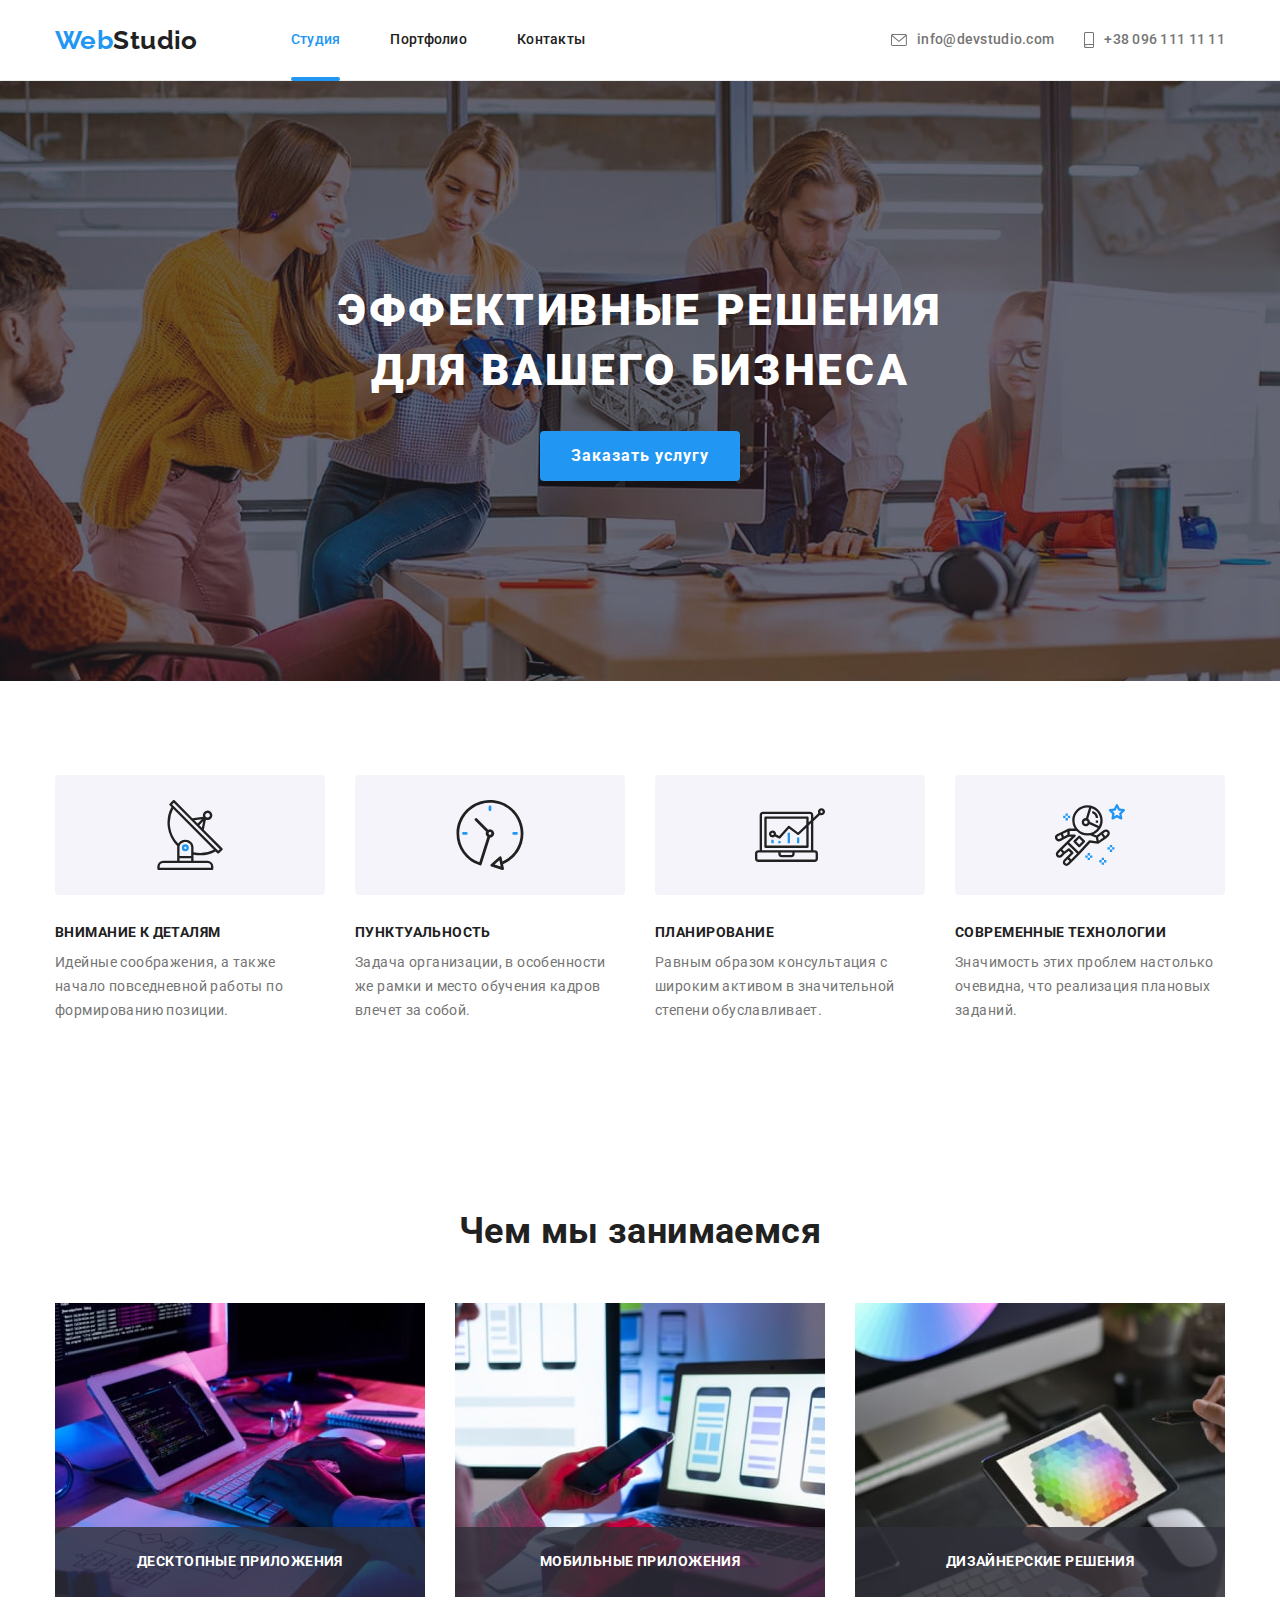
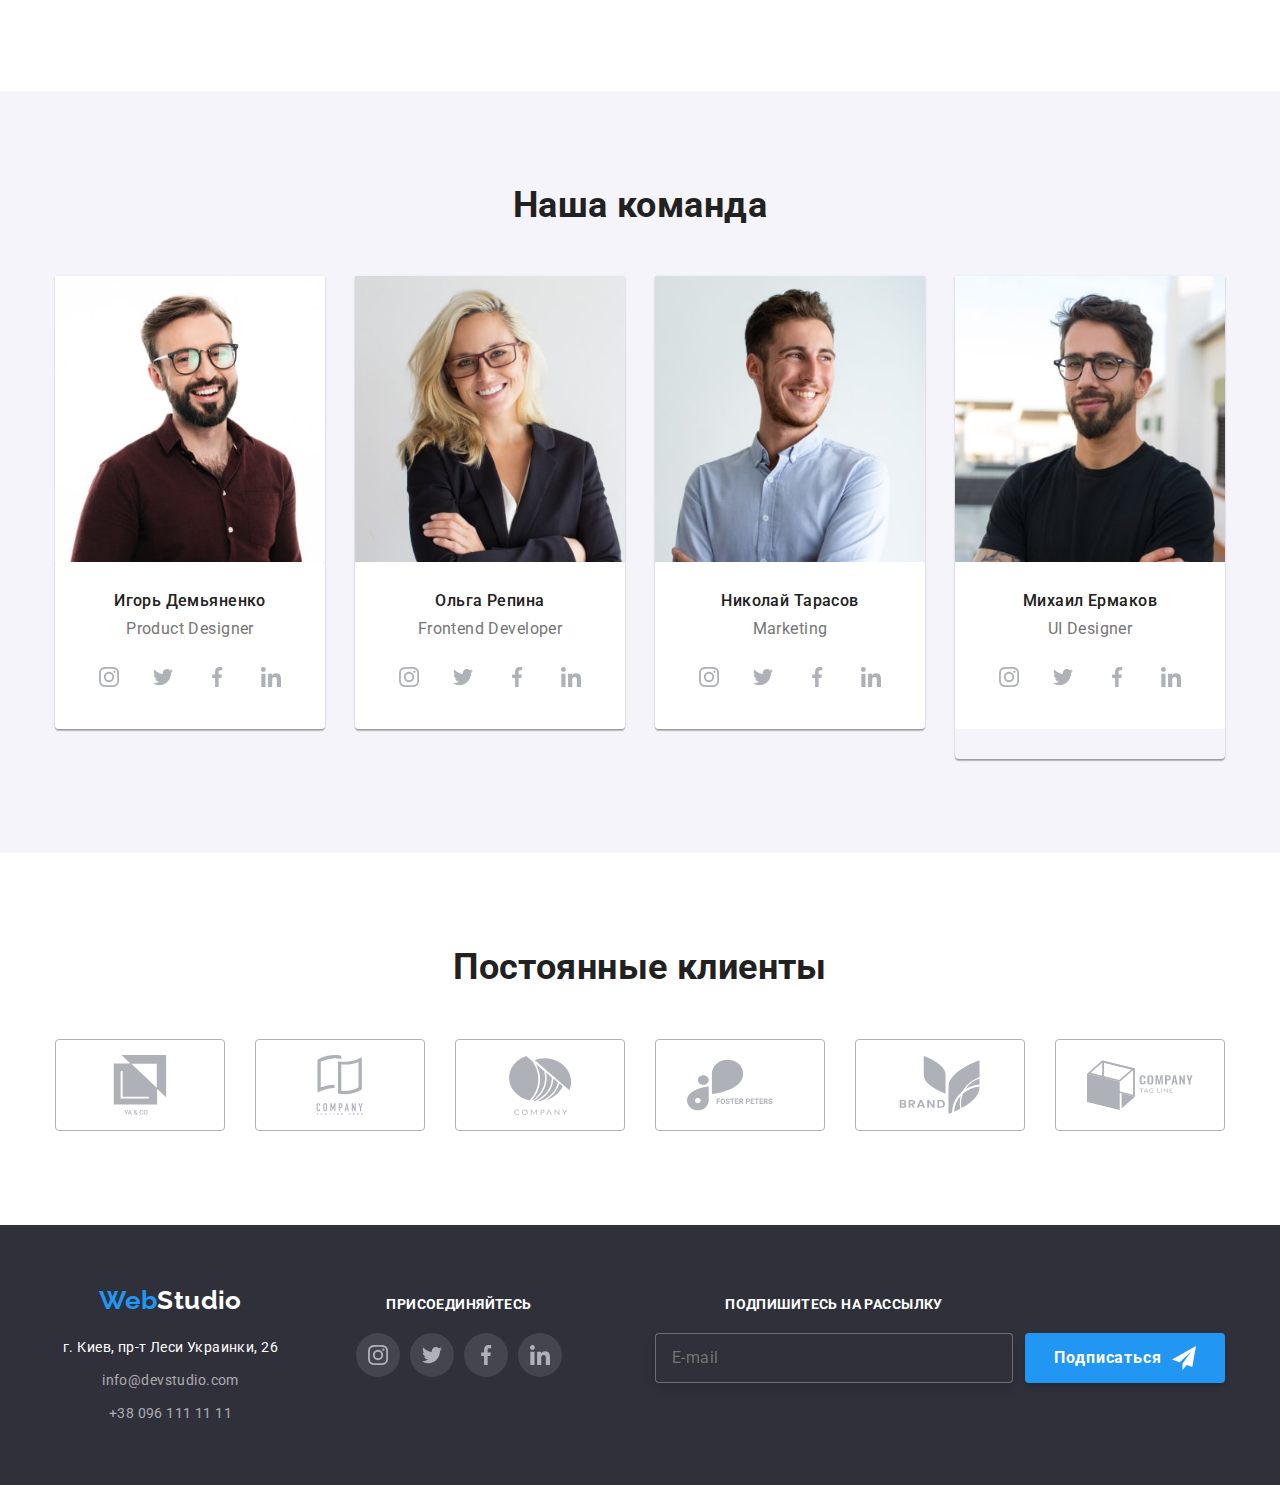
==== commit 29c9969f: "adds hero styles" ====
--- a/index.html
+++ b/index.html
@@ -124,8 +124,8 @@
           <div class="backdrop backdrop--is-hidden" data-modal>
             <div class="modal">
               <button class="modal__close-button" data-modal-close>
-                <svg width="18" height="18">
-                  <use href="./images/icons.svg#icon-close"></use>
+                <svg class="modal__close-icon" width="18" height="18">
+                  <use href="./images/icons.svg#icon-close-black"></use>
                 </svg>
               </button>
               <div class="modal__box">
--- a/css/main.min.css
+++ b/css/main.min.css
@@ -1 +1 @@
-:root{--main-font: "Roboto", sans-serif;--secondary-font: "Raleway", sans-serif;--primary-text-color: #757575;--title-text-color: #212121;--accent-color: #2196F3;--tertiary-text-color: #fff;--address-link-color: rgba(255, 255, 255, 0.6);--secondary-background-color: #F5F4FA;--tertiary-background-color: #AFB1B8;--footer-bg-color: #2F303A;--footer-sm-link-bg-color: rgba(255, 255, 255, 0.1);--items: 3;--indent: 30px;--anim: 250ms cubic-bezier(0.4, 0, 0.2, 1)}.card-set,.address__list,.clients,.our-team__list,.products,.features,.contacts,.mobile-contacts,.navigation__list,.mobile-nav__list,.mobile-sm,.sm-list,.card-set__description,.card-set__subtitle,.team-member__position,.products__text,.features__text,.card-set__title,.team-member__name,.features__title,.modal__title,.hero__title,.section__title{margin:0;padding:0}.card-set,.address__list,.clients,.our-team__list,.products,.features,.contacts,.mobile-contacts,.navigation__list,.mobile-nav__list,.mobile-sm,.sm-list{list-style:none}.card-set__description,.card-set__subtitle,.team-member__position,.products__text,.features__text{margin:0;padding:0}.card-set__title,.team-member__name,.features__title,.modal__title,.hero__title,.section__title{color:var(--title-text-color)}.filter__btn,.portfolio-title,.checkbox__input,.section__title.visually-hidden{position:absolute;width:1px;height:1px;margin:-1px;border:0;padding:0;white-space:nowrap;-webkit-clip-path:inset(100%);clip-path:inset(100%);clip:rect(0 0 0 0);overflow:hidden}.clients__box,.features__icon,.checkbox{display:flex;justify-content:center;align-items:center}/*! modern-normalize v1.1.0 | MIT License | https://github.com/sindresorhus/modern-normalize */*,::before,::after{box-sizing:border-box}html{line-height:1.15;-webkit-text-size-adjust:100%;-moz-tab-size:4;-o-tab-size:4;tab-size:4}body{margin:0;font-family:system-ui,-apple-system,"Segoe UI",Roboto,Helvetica,Arial,sans-serif,"Apple Color Emoji","Segoe UI Emoji"}hr{height:0;color:inherit}abbr[title]{-webkit-text-decoration:underline dotted;text-decoration:underline dotted}b,strong{font-weight:bolder}code,kbd,samp,pre{font-family:ui-monospace,SFMono-Regular,Consolas,"Liberation Mono",Menlo,monospace;font-size:1em}small{font-size:80%}sub,sup{font-size:75%;line-height:0;position:relative;vertical-align:baseline}sub{bottom:-0.25em}sup{top:-0.5em}table{text-indent:0;border-color:inherit}button,input,optgroup,select,textarea{font-family:inherit;font-size:100%;line-height:1.15;margin:0}button,select{text-transform:none}button,[type=button],[type=reset],[type=submit]{-webkit-appearance:button}::-moz-focus-inner{border-style:none;padding:0}:-moz-focusring{outline:1px dotted ButtonText}:-moz-ui-invalid{box-shadow:none}legend{padding:0}progress{vertical-align:baseline}::-webkit-inner-spin-button,::-webkit-outer-spin-button{height:auto}[type=search]{-webkit-appearance:textfield;outline-offset:-2px}::-webkit-search-decoration{-webkit-appearance:none}::-webkit-file-upload-button{-webkit-appearance:button;font:inherit}summary{display:list-item}.body{font-family:var(--main-font);letter-spacing:.03em;color:var(--primary-text-color);font-size:14px}.container{width:100%;padding-left:15px;padding-right:15px;margin-left:auto;margin-right:auto}@media screen and (min-width: 480px){.container{max-width:480px}}@media screen and (min-width: 768px){.container{max-width:768px}}@media screen and (min-width: 1200px){.container{max-width:1200px}}.section{padding-top:60px;padding-bottom:60px}.section--no-padding{padding-top:0}@media screen and (min-width: 769px){.section{padding-top:94px;padding-bottom:94px}}.section__title{font-weight:700;font-size:28px;line-height:1.18px;text-align:center;margin-bottom:30px}@media screen and (min-width: 1200px){.section__title{font-size:36px;line-height:1.16;margin-bottom:50px}}.logo{font-family:var(--secondary-font);font-weight:700;font-size:24px;line-height:1.16;text-decoration:none;color:var(--accent-color)}.logo__label--black{color:var(--title-text-color)}@media screen and (min-width: 1200px){.logo{font-size:26px;line-height:1.19}}.link{text-decoration:none;color:var(--title-text-color);transition:color 250ms cubic-bezier(0.4, 0, 0.2, 1)}.link:visited{color:var(--title-text-color)}.products__img,.card-set__img,.team-member__img{display:block}.sm-item:not(:last-child){margin-right:10px}.sm-link{display:flex;justify-content:center;align-items:center;width:44px;height:44px;border-radius:50%}.sm-list{display:flex}.footer-sm__title,.products__text,.subscription__title{font-weight:700;font-size:14px;line-height:1.14;letter-spacing:.03em;text-transform:uppercase;color:var(--tertiary-text-color);text-align:center}.btn{display:block;margin-left:auto;margin-right:auto;padding-top:10px;padding-bottom:10px;width:200px;font-weight:700;font-size:16px;line-height:1.88;letter-spacing:.06em;font-family:inherit;color:var(--tertiary-text-color);background-color:var(--accent-color);cursor:pointer;border:none;border-radius:4px;box-shadow:0px 4px 4px rgba(0,0,0,.15);transition:background-color var(--anim)}.btn:hover,.btn:focus{background-color:#188ce8}.page-header{border-bottom:1px solid #ececec;position:relative}.page-header__box{display:flex;align-items:center}@media screen and (max-width: 767px){.page-header__box{min-height:60px}}@media screen and (min-width: 768px){.page-header__box{min-height:80px}}.link.mobile-nav__link--current{color:var(--accent-color)}.link.navigation__link--current{color:var(--accent-color)}@media screen and (min-width: 768px){.link.navigation__link--current{position:relative}.link.navigation__link--current::after{display:inline-block;content:"";position:absolute;bottom:-1px;width:100%;height:4px;border-radius:2px;background-color:var(--accent-color)}}.mobile-menu{z-index:100;position:absolute;top:0;left:0;width:100vw;height:100vh;padding:40px 48px;background-color:var(--tertiary-text-color);overflow:hidden;display:flex;flex-direction:column;align-items:flex-start;transform:translateX(-100%);transition:transform 500ms var(--anim)}.mobile-menu.is-open{transform:translateX(0)}@media screen and (min-width: 768px){.mobile-menu{display:none}}.mobile-sm{display:flex;flex-wrap:wrap}.mobile-sm__link{font-weight:500;font-size:18px;line-height:1.22;letter-spacing:.02em;color:var(--accent-color)}.mobile-sm__link:visited{color:var(--accent-color)}.mobile-sm__item:not(:last-child){padding-right:10px;margin-right:10px;border-right:1px solid rgba(33,33,33,.2);transform:border rotate(90deg)}.mobile-btn{position:absolute;top:10px;right:15px;z-index:999;display:inline-flex;margin:0;padding:0;border:none;background-color:rgba(0,0,0,0)}@media screen and (min-width: 768px){.mobile-btn{display:none}}.mobile-btn:hover .mobile-nav__icon-close{fill:var(--accent-color)}.mobile-btn:hover .mobile-nav__icon-menu{fill:var(--accent-color)}.mobile-btn.is-open .mobile-nav__icon-close{display:block}.mobile-btn.is-open .mobile-nav__icon-menu{display:none}.mobile-btn .mobile-nav__icon-close{display:none}@media screen and (max-width: 767px){.navigation{display:none}}@media screen and (min-width: 768px){.navigation{margin-left:88px}}@media screen and (min-width: 1200px){.navigation{margin-left:93px}}.mobile-nav{margin-bottom:auto}.mobile-nav__list{font-weight:500;font-size:40px;line-height:1.17;letter-spacing:.02em;margin-bottom:270px}@media screen and (min-width: 768px){.navigation__list{display:flex;font-weight:500;font-size:14px;line-height:1.14;letter-spacing:.02em}}@media screen and (min-width: 768px){.navigation__item:not(:last-child){margin-right:50px}}.contacts__item{display:flex;align-items:center}@media screen and (max-width: 1199px){.contacts__item:not(:last-child){margin-bottom:10px}}@media screen and (min-width: 1200px){.contacts__item:not(:last-child){margin-right:30px}}.contacts__icon{margin-right:10px;--color5: currentColor}.mobile-nav__item:not(:last-child),.mobile-contacts__item:not(:last-child){margin-bottom:32px}.navigation__link{padding-bottom:32px}@media screen and (min-width: 768px){.navigation__link{display:flex;align-items:center;padding-top:32px;padding-bottom:32px}}.contacts__icon{display:none}@media screen and (min-width: 768px){.contacts__icon{display:block;fill:currentColor}}@media screen and (max-width: 767px){.mobile-contacts{display:flex;flex-direction:column;margin-bottom:64px}}@media screen and (max-width: 767px){.contacts{display:none}}@media screen and (min-width: 768px){.contacts{display:block;margin-left:auto;padding-top:21px;padding-bottom:21px}}@media screen and (min-width: 1200px){.contacts{display:flex;align-items:center;margin-left:auto}}.navigation__link:hover,.navigation__link:focus,.contacts__link:hover,.contacts__link:focus,.mobile-contacts__link:hover,.mobile-contacts__link:focus,.mobile-nav__link:hover,.mobile-nav__link:focus{color:var(--accent-color)}.mobile-contacts__link{font-weight:500;font-size:24px;line-height:1.16;letter-spacing:.02em;color:var(--primary-text-color)}.contacts__link{display:flex;align-items:center;font-weight:500;font-size:12px;line-height:1.16;letter-spacing:.02em;color:var(--primary-text-color)}@media screen and (min-width: 1200px){.contacts__link{font-size:14px;line-height:1.14}}.contacts__link:visited{color:var(--primary-text-color)}.mobile-contacts__tel{font-size:34px;line-height:1.17;color:var(--accent-color)}.hero{margin:0 auto;max-width:480px}@media screen and (min-width: 481px){.hero{max-width:768px}}@media screen and (min-width: 769px){.hero{max-width:1600px}}.overlay{padding-top:118px;height:400px;background-repeat:no-repeat;background-size:cover;background-position:center}@media screen and (max-width: 480px){.overlay{max-width:480px;background-color:var(--footer-bg-color);background-image:linear-gradient(to right, rgba(47, 48, 58, 0.4), rgba(47, 48, 58, 0.4)),url("../images/mobile/hero.jpg")}}@media screen and (max-width: 480px)and (-webkit-min-device-pixel-ratio: 2),screen and (max-width: 480px)and (min-resolution: 2dppx){.overlay .overlay{background-image:linear-gradient(to right, rgba(47, 48, 58, 0.4), rgba(47, 48, 58, 0.4)),url("../images/mobile/hero-2x.jpg")}}@media screen and (min-width: 481px){.overlay{height:400px;max-width:768px;background-image:linear-gradient(to right, rgba(47, 48, 58, 0.4), rgba(47, 48, 58, 0.4)),url("../images/tablet/hero.jpg")}}@media screen and (min-width: 481px)and (-webkit-min-device-pixel-ratio: 2),screen and (min-width: 481px)and (min-resolution: 2dppx){.overlay{background-image:linear-gradient(to right, rgba(47, 48, 58, 0.4), rgba(47, 48, 58, 0.4)),url("../images/tablet/hero-2x.jpg")}}@media screen and (min-width: 769px){.overlay{padding-top:200px;max-width:1600px;height:600px;background-image:linear-gradient(to right, rgba(47, 48, 58, 0.4), rgba(47, 48, 58, 0.4)),url("../images/desktop/hero.jpg")}}@media screen and (min-width: 769px)and (-webkit-min-device-pixel-ratio: 2),screen and (min-width: 769px)and (min-resolution: 2dppx){.overlay{background-image:linear-gradient(to right, rgba(47, 48, 58, 0.4), rgba(47, 48, 58, 0.4)),url("../images/desktop/hero-2x.jpg")}}.hero__title{max-width:360px;margin-bottom:30px;margin-left:auto;margin-right:auto;font-weight:900;font-size:26px;line-height:1.6;text-align:center;letter-spacing:.06em;text-transform:uppercase;color:var(--tertiary-text-color)}@media screen and (min-width: 1200px){.hero__title{max-width:650px;font-size:44px;line-height:1.36}}.backdrop{position:fixed;top:0;left:0;width:100%;height:100%;background-color:rgba(0,0,0,.2);opacity:1;transition:opacity var(--anim),visibility var(--anim)}@media screen and (max-width: 480px){.backdrop{padding:94px 15px;overflow-y:scroll}}.backdrop--is-hidden{visibility:hidden;opacity:0;pointer-events:none}.backdrop--is-hidden .modal{transform:translate(-50%, -50%) scale(0.9)}.modal{background:var(--tertiary-text-color);box-shadow:0px 1px 3px rgba(0,0,0,.12),0px 1px 1px rgba(0,0,0,.14),0px 2px 1px rgba(0,0,0,.2);border-radius:4px}@media screen and (min-width: 769px){.modal{position:absolute;top:50%;left:50%;width:528px;height:581px;transform:translate(-50%, -50%) scale(1);transition:transform var(--anim)}}.modal__close-button{position:absolute;top:0;right:0;display:flex;justify-content:center;align-items:center;width:30px;height:30px;margin-top:8px;margin-right:8px;cursor:pointer;border:1px solid rgba(0,0,0,.1);border-radius:50%;background-color:var(--tertiary-text-color);--color1: currentColor;transition:fill var(--anim)}.modal__close-button:hover,.modal__close-button:focus{fill:var(--accent-color)}.modal__title{display:block;margin-bottom:30px;font-weight:700;font-size:20px;line-height:1.15;text-align:center}.modal__box{padding:40px}.modal__label{position:relative}.modal__field{display:block;height:40px;padding-left:40px;margin-bottom:30px}.modal__field,.modal__comment{max-width:448px;width:100%;border:1px solid rgba(33,33,33,.2);border-radius:4px;outline-width:0;transition:border-color var(--anim)}.modal__icon{position:absolute;top:11px;left:12px;--color1: currentColor;transition:fill var(--anim)}.modal__comment::-moz-placeholder{font-size:12px;line-height:1.16;letter-spacing:.01em;color:rgba(117,117,117,.5)}.modal__comment:-ms-input-placeholder{font-size:12px;line-height:1.16;letter-spacing:.01em;color:rgba(117,117,117,.5)}.modal__comment::placeholder{font-size:12px;line-height:1.16;letter-spacing:.01em;color:rgba(117,117,117,.5)}.modal__label:focus-within>.modal__icon{fill:var(--accent-color)}.modal__label:focus-within>.modal__field,.modal__label:focus-within>.modal__comment{border-color:var(--accent-color)}.modal__name{position:absolute;top:0;left:0;font-size:12px;line-height:1.16;letter-spacing:.01em;color:var(--primary-text-color);transform:translateY(-18px)}.modal__comment{display:block;height:120px;resize:none;padding:12px 16px;margin-bottom:20px;font-size:12px;line-height:1.16;letter-spacing:.01em}.checkbox{position:relative;margin-bottom:30px;line-height:1.71}.checkbox__link{text-underline-offset:1px;color:var(--accent-color)}.checkbox__icon{display:inline-block;width:16px;height:15px;border:2px solid var(--title-text-color);border-radius:2px;margin-right:7px;transition:background-color var(--anim)}.checkbox__input:checked+.checkbox__icon{border-color:var(--accent-color);background-color:var(--accent-color)}.checkbox__input{-webkit-user-select:none;-moz-user-select:none;-ms-user-select:none;user-select:none;display:block;position:relative}.features__title{font-size:14px;font-weight:700;line-height:1.14;text-transform:uppercase;margin-bottom:10px}@media screen and (max-width: 768px){.features__title{text-align:center}}.features{display:block}@media screen and (min-width: 1200px){.features{display:flex;gap:var(--indent);--items: 4}}.features__item{width:100%}@media screen and (min-width: 1200px){.features__item{flex-basis:calc((100% - var(--indent)*(var(--items) - 1))/var(--items))}}.features__text{line-height:1.71}.features__icon{height:120px;background-color:var(--secondary-background-color);border-radius:4px;margin-bottom:30px}@media screen and (min-width: 1200px){.features__icon{width:270px}}.products{display:flex}.products__item{position:relative}.products__item:not(:last-child){margin-right:30px}.products__text{position:absolute;bottom:0;width:100%;text-align:center;padding-top:27px;padding-bottom:27px;background-color:rgba(47,48,58,.8)}.section--no-padding{display:none}@media screen and (min-width: 1200px){.section--no-padding{display:block}}.our-team{background-color:#f5f4fa}@media screen and (min-width: 1200px){.our-team__list{display:flex}}.team-member{box-shadow:0px 1px 3px rgba(0,0,0,.12),0px 1px 1px rgba(0,0,0,.14),0px 2px 1px rgba(0,0,0,.2);border-radius:0px 0px 4px 4px}.team-member:not(:last-child){margin-bottom:30px}@media screen and (min-width: 1200px){.team-member:not(:last-child){margin-right:30px}}.team-member__box{padding-top:30px;padding-bottom:24px;background-color:var(--tertiary-text-color);border-radius:4px}@media screen and (min-width: 1200px){.team-member__box{padding-bottom:30px}}.team-member__name{font-weight:500;margin-bottom:10px}.team-member__position,.team-member__name{font-size:16px;line-height:1.18;text-align:center}.team-member__position{margin-bottom:16px}.team-member__sm-list{justify-content:center}.team-member__sm-link{color:var(--tertiary-background-color);transition:color var(--anim),background-color var(--anim)}.team-member__sm-link:visited{color:var(--tertiary-background-color)}.team-member__sm-link:hover,.team-member__sm-link:focus{background-color:var(--accent-color);color:var(--tertiary-text-color)}.team-member__sm-icon{--color1: currentColor }.clients{display:flex;flex-wrap:wrap;justify-content:center;gap:30px;--items: 2}.clients__item{flex-basis:calc((100% - var(--indent)*(var(--items) - 1))/var(--items))}.clients__box{height:92px;border:1px solid currentColor;border-radius:4px}@media screen and (min-width: 1200px){.clients__box{height:92px;width:170px}}.clients__link{color:var(--tertiary-background-color);transition:color var(--anim)}.clients__link:visited{color:var(--tertiary-background-color)}.clients__link:hover,.clients__link:focus{color:var(--accent-color);fill:var(--accent-color)}.clients__logo{--color1: currentColor}.footer{padding-top:60px;padding-bottom:60px;background-color:var(--footer-bg-color)}.footer__logo{display:block;margin-bottom:20px}.footer__box{text-align:center}@media screen and (min-width: 1200px){.footer__box{display:flex}}.addres-thumb{width:231px;margin-left:auto;margin-right:auto}@media screen and (max-width: 480px){.addres-thumb{margin-bottom:48px}}@media screen and (min-width: 1200px){.addres-thumb{margin-right:70px}}.address__item:not(:last-child){margin-bottom:9px}.logo-label--white{color:var(--tertiary-text-color)}.address__item{font-style:normal;line-height:1.7;color:var(--tertiary-text-color);transition:color 250ms cubic-bezier(0.4, 0, 0.2, 1)}.address__link{color:var(--address-link-color)}.address__link:visited{color:var(--address-link-color)}.address__link:hover,.address__link:focus{color:var(--tertiary-text-color)}.address__link--white{color:var(--tertiary-text-color)}.footer-sm__title,.subscription__title{display:block;padding-bottom:20px;padding-top:12px}.footer-sm__link{background-color:var(--footer-sm-link-bg-color);color:var(--tertiary-text-color);transition:background-color var(--anim)}.footer-sm__link:hover,.footer-sm__link:focus{background-color:var(--accent-color)}.footer-sm__icon{--color1: currentColor }@media screen and (max-width: 480px){.footer-sm{display:flex;flex-direction:column;align-items:center;margin-bottom:48px}}@media screen and (min-width: 1200px){.subscription{display:flex;align-items:flex-start;margin-left:93px}}.subscription__box{display:flex;flex-direction:column}@media screen and (max-width: 480px){.subscription__box{align-items:center}}.subscription__email{height:50px;width:100%;padding-left:16px;padding-top:15px;padding-bottom:15px;font-size:16px;line-height:1.25;letter-spacing:.03em;color:rgba(255,255,255,.6);background-color:#2f303a;border:1px solid rgba(255,255,255,.3);filter:drop-shadow(0px 4px 4px rgba(0, 0, 0, 0.15));border-radius:4px}@media screen and (min-width: 1200px){.subscription__email{width:358px}}.subscription__btn{display:flex;justify-content:center;align-items:center;margin-top:20px}@media screen and (min-width: 1200px){.subscription__btn{margin-top:48px;margin-left:12px}}.subscription__icon{margin-left:10px}.filter__text{display:block;font-weight:500;font-size:16px;line-height:1.62;font-family:inherit;color:var(--title-text-color);cursor:pointer;border:none;padding:6px 22px;border-radius:4px;background-color:var(--secondary-background-color);transition:background-color 250ms cubic-bezier(0.4, 0, 0.2, 1),color 250ms cubic-bezier(0.4, 0, 0.2, 1)}.filter__btn:checked+.filter__text{color:var(--tertiary-text-color);background-color:var(--accent-color)}.filter__text:hover,.filter__text:focus{color:var(--tertiary-text-color);background-color:var(--accent-color);box-shadow:0px 3px 1px rgba(0,0,0,.1),0px 1px 2px rgba(0,0,0,.08),0px 2px 2px rgba(0,0,0,.12);border-radius:4px}.filter{display:flex;flex-wrap:wrap;margin-bottom:40px}@media screen and (min-width: 769px){.filter{display:flex;justify-content:center;align-items:center;margin-bottom:50px}}.filter__label:not(:last-child){margin-right:8px}@media screen and (max-width: 480px){.filter__label:not(:last-child){margin-bottom:15px}}.card-set__title{font-weight:700;font-size:18px;line-height:2;letter-spacing:.06em;padding-bottom:4px}.card-set__subtitle{font-size:16px;line-height:1.88}.card-set__item{transition:box-shadow var(--anim)}.card-set__item:hover{box-shadow:0px 1px 1px rgba(0,0,0,.12),0px 4px 4px rgba(0,0,0,.06),1px 4px 6px rgba(0,0,0,.16)}.card-set__titles{border-bottom:1px solid #eee;border-left:1px solid #eee;border-right:1px solid #eee;padding:20px 24px;background-color:var(--tertiary-text-color)}.card-set{margin:0;padding:0}@media screen and (min-width: 769px){.card-set{display:flex;flex-wrap:wrap;gap:30px}}.card-set__img{max-width:100%;height:auto}.card-set__item{flex-basis:calc((100% - var(--indent)*(var(--items) - 1))/var(--items))}@media screen and (max-width: 480px){.card-set__item{margin-bottom:30px}}.card-set__thumb{position:relative;z-index:-1}.card-set__item,.card-set__titles{overflow:hidden}.card-set__description{position:absolute;display:inline-block;bottom:0;left:0;width:100%;height:100%;margin:0;font-size:18px;line-height:1.58;color:var(--tertiary-text-color);background-color:rgba(33,150,243,.9);padding:63px 24px;transform:translateY(100%);transition:transform var(--anim)}.card-set__item:hover .card-set__description{transform:translateY(0)}/*# sourceMappingURL=main.min.css.map */+:root{--main-font: "Roboto", sans-serif;--secondary-font: "Raleway", sans-serif;--primary-text-color: #757575;--title-text-color: #212121;--accent-color: #2196F3;--tertiary-text-color: #fff;--address-link-color: rgba(255, 255, 255, 0.6);--secondary-background-color: #F5F4FA;--tertiary-background-color: #AFB1B8;--footer-bg-color: #2F303A;--footer-sm-link-bg-color: rgba(255, 255, 255, 0.1);--items: 3;--indent: 30px;--anim: 250ms cubic-bezier(0.4, 0, 0.2, 1)}.card-set,.address__list,.clients,.our-team__list,.products,.features,.contacts,.mobile-contacts,.navigation__list,.mobile-nav__list,.mobile-sm,.sm-list,.card-set__description,.card-set__subtitle,.team-member__position,.products__text,.features__text,.card-set__title,.team-member__name,.features__title,.modal__title,.hero__title,.section__title{margin:0;padding:0}.card-set,.address__list,.clients,.our-team__list,.products,.features,.contacts,.mobile-contacts,.navigation__list,.mobile-nav__list,.mobile-sm,.sm-list{list-style:none}.card-set__description,.card-set__subtitle,.team-member__position,.products__text,.features__text{margin:0;padding:0}.card-set__title,.team-member__name,.features__title,.modal__title,.hero__title,.section__title{color:var(--title-text-color)}.filter__btn,.portfolio-title,.checkbox__input,.section__title.visually-hidden{position:absolute;width:1px;height:1px;margin:-1px;border:0;padding:0;white-space:nowrap;-webkit-clip-path:inset(100%);clip-path:inset(100%);clip:rect(0 0 0 0);overflow:hidden}.clients__box,.features__icon,.checkbox{display:flex;justify-content:center;align-items:center}/*! modern-normalize v1.1.0 | MIT License | https://github.com/sindresorhus/modern-normalize */*,::before,::after{box-sizing:border-box}html{line-height:1.15;-webkit-text-size-adjust:100%;-moz-tab-size:4;-o-tab-size:4;tab-size:4}body{margin:0;font-family:system-ui,-apple-system,"Segoe UI",Roboto,Helvetica,Arial,sans-serif,"Apple Color Emoji","Segoe UI Emoji"}hr{height:0;color:inherit}abbr[title]{-webkit-text-decoration:underline dotted;text-decoration:underline dotted}b,strong{font-weight:bolder}code,kbd,samp,pre{font-family:ui-monospace,SFMono-Regular,Consolas,"Liberation Mono",Menlo,monospace;font-size:1em}small{font-size:80%}sub,sup{font-size:75%;line-height:0;position:relative;vertical-align:baseline}sub{bottom:-0.25em}sup{top:-0.5em}table{text-indent:0;border-color:inherit}button,input,optgroup,select,textarea{font-family:inherit;font-size:100%;line-height:1.15;margin:0}button,select{text-transform:none}button,[type=button],[type=reset],[type=submit]{-webkit-appearance:button}::-moz-focus-inner{border-style:none;padding:0}:-moz-focusring{outline:1px dotted ButtonText}:-moz-ui-invalid{box-shadow:none}legend{padding:0}progress{vertical-align:baseline}::-webkit-inner-spin-button,::-webkit-outer-spin-button{height:auto}[type=search]{-webkit-appearance:textfield;outline-offset:-2px}::-webkit-search-decoration{-webkit-appearance:none}::-webkit-file-upload-button{-webkit-appearance:button;font:inherit}summary{display:list-item}.body{font-family:var(--main-font);letter-spacing:.03em;color:var(--primary-text-color);font-size:14px}.container{width:100%;padding-left:15px;padding-right:15px;margin-left:auto;margin-right:auto}@media screen and (min-width: 480px){.container{max-width:480px}}@media screen and (min-width: 768px){.container{max-width:768px}}@media screen and (min-width: 1200px){.container{max-width:1200px}}.section{padding-top:60px;padding-bottom:60px}.section--no-padding{padding-top:0}@media screen and (min-width: 769px){.section{padding-top:94px;padding-bottom:94px}}.section__title{font-weight:700;font-size:28px;line-height:1.18;text-align:center;margin-bottom:30px}@media screen and (min-width: 1200px){.section__title{font-size:36px;line-height:1.16;margin-bottom:50px}}.logo{font-family:var(--secondary-font);font-weight:700;font-size:24px;line-height:1.16;text-decoration:none;color:var(--accent-color)}.logo__label--black{color:var(--title-text-color)}@media screen and (min-width: 1200px){.logo{font-size:26px;line-height:1.19}}.link{text-decoration:none;color:var(--title-text-color);transition:color 250ms cubic-bezier(0.4, 0, 0.2, 1)}.link:visited{color:var(--title-text-color)}.products__img,.card-set__img,.team-member__img{display:block}.sm-item:not(:last-child){margin-right:10px}.sm-link{display:flex;justify-content:center;align-items:center;width:44px;height:44px;border-radius:50%}.sm-list{display:flex}.footer-sm__title,.products__text,.subscription__title{font-weight:700;font-size:14px;line-height:1.14;letter-spacing:.03em;text-transform:uppercase;color:var(--tertiary-text-color);text-align:center}.btn{display:block;margin-left:auto;margin-right:auto;padding-top:10px;padding-bottom:10px;width:200px;font-weight:700;font-size:16px;line-height:1.88;letter-spacing:.06em;font-family:inherit;color:var(--tertiary-text-color);background-color:var(--accent-color);cursor:pointer;border:none;border-radius:4px;box-shadow:0px 4px 4px rgba(0,0,0,.15);transition:background-color var(--anim)}.btn:hover,.btn:focus{background-color:#188ce8}.page-header{border-bottom:1px solid #ececec;position:relative}.page-header__box{display:flex;align-items:center}@media screen and (max-width: 767px){.page-header__box{min-height:60px}}@media screen and (min-width: 768px){.page-header__box{min-height:80px}}.link.mobile-nav__link--current{color:var(--accent-color)}.link.navigation__link--current{color:var(--accent-color)}@media screen and (min-width: 768px){.link.navigation__link--current{position:relative}.link.navigation__link--current::after{display:inline-block;content:"";position:absolute;bottom:-1px;width:100%;height:4px;border-radius:2px;background-color:var(--accent-color)}}.mobile-menu{z-index:100;position:absolute;top:0;left:0;width:100vw;height:100vh;padding:40px 48px;background-color:var(--tertiary-text-color);overflow:hidden;display:flex;flex-direction:column;align-items:flex-start;transform:translateX(-100%);transition:transform 500ms var(--anim)}.mobile-menu.is-open{transform:translateX(0)}@media screen and (min-width: 768px){.mobile-menu{display:none}}.mobile-sm{display:flex;flex-wrap:wrap}.mobile-sm__link{font-weight:500;font-size:18px;line-height:1.22;letter-spacing:.02em;color:var(--accent-color)}.mobile-sm__link:visited{color:var(--accent-color)}.mobile-sm__item:not(:last-child){padding-right:10px;margin-right:10px;border-right:1px solid rgba(33,33,33,.2);transform:border rotate(90deg)}.mobile-btn{position:absolute;top:10px;right:15px;z-index:999;display:inline-flex;margin:0;padding:0;border:none;background-color:rgba(0,0,0,0)}@media screen and (min-width: 768px){.mobile-btn{display:none}}.mobile-btn:hover .mobile-nav__icon-close{fill:var(--accent-color)}.mobile-btn:hover .mobile-nav__icon-menu{fill:var(--accent-color)}.mobile-btn.is-open .mobile-nav__icon-close{display:block}.mobile-btn.is-open .mobile-nav__icon-menu{display:none}.mobile-btn .mobile-nav__icon-close{display:none}@media screen and (max-width: 767px){.navigation{display:none}}@media screen and (min-width: 768px){.navigation{margin-left:88px}}@media screen and (min-width: 1200px){.navigation{margin-left:93px}}.mobile-nav{margin-bottom:auto}.mobile-nav__list{font-weight:500;font-size:40px;line-height:1.17;letter-spacing:.02em;margin-bottom:270px}@media screen and (min-width: 768px){.navigation__list{display:flex;font-weight:500;font-size:14px;line-height:1.14;letter-spacing:.02em}}@media screen and (min-width: 768px){.navigation__item:not(:last-child){margin-right:50px}}.contacts__item{display:flex;align-items:center}@media screen and (max-width: 1199px){.contacts__item:not(:last-child){margin-bottom:10px}}@media screen and (min-width: 1200px){.contacts__item:not(:last-child){margin-right:30px}}.contacts__icon{margin-right:10px;--color5: currentColor}.mobile-nav__item:not(:last-child),.mobile-contacts__item:not(:last-child){margin-bottom:32px}.navigation__link{padding-bottom:32px}@media screen and (min-width: 768px){.navigation__link{display:flex;align-items:center;padding-top:32px;padding-bottom:32px}}.contacts__icon{display:none}@media screen and (min-width: 768px){.contacts__icon{display:block;fill:currentColor}}@media screen and (max-width: 767px){.mobile-contacts{display:flex;flex-direction:column;margin-bottom:64px}}@media screen and (max-width: 767px){.contacts{display:none}}@media screen and (min-width: 768px){.contacts{display:block;margin-left:auto;padding-top:21px;padding-bottom:21px}}@media screen and (min-width: 1200px){.contacts{display:flex;align-items:center;margin-left:auto}}.navigation__link:hover,.navigation__link:focus,.contacts__link:hover,.contacts__link:focus,.mobile-contacts__link:hover,.mobile-contacts__link:focus,.mobile-nav__link:hover,.mobile-nav__link:focus{color:var(--accent-color)}.mobile-contacts__link{font-weight:500;font-size:24px;line-height:1.16;letter-spacing:.02em;color:var(--primary-text-color)}.contacts__link{display:flex;align-items:center;font-weight:500;font-size:12px;line-height:1.16;letter-spacing:.02em;color:var(--primary-text-color)}@media screen and (min-width: 1200px){.contacts__link{font-size:14px;line-height:1.14}}.contacts__link:visited{color:var(--primary-text-color)}.mobile-contacts__tel{font-size:34px;line-height:1.17;color:var(--accent-color)}.hero{width:100%;margin:0 auto;max-width:480px}@media screen and (min-width: 481px){.hero{max-width:1200px}}@media screen and (min-width: 769px){.hero{max-width:1600px}}.overlay{padding-top:118px;height:400px;background-repeat:no-repeat;background-size:cover;background-position:center}@media screen and (max-width: 480px){.overlay{max-width:480px;background-color:var(--footer-bg-color);background-image:linear-gradient(to right, rgba(47, 48, 58, 0.4), rgba(47, 48, 58, 0.4)),url("../images/mobile/hero.jpg")}}@media screen and (max-width: 480px)and (-webkit-min-device-pixel-ratio: 2),screen and (max-width: 480px)and (min-resolution: 2dppx){.overlay .overlay{background-image:linear-gradient(to right, rgba(47, 48, 58, 0.4), rgba(47, 48, 58, 0.4)),url("../images/mobile/hero-2x.jpg")}}@media screen and (min-width: 481px){.overlay{height:400px;max-width:1200px;background-image:linear-gradient(to right, rgba(47, 48, 58, 0.4), rgba(47, 48, 58, 0.4)),url("../images/tablet/hero.jpg")}}@media screen and (min-width: 481px)and (-webkit-min-device-pixel-ratio: 2),screen and (min-width: 481px)and (min-resolution: 2dppx){.overlay{background-image:linear-gradient(to right, rgba(47, 48, 58, 0.4), rgba(47, 48, 58, 0.4)),url("../images/tablet/hero-2x.jpg")}}@media screen and (min-width: 769px){.overlay{padding-top:200px;max-width:1600px;height:600px;background-image:linear-gradient(to right, rgba(47, 48, 58, 0.4), rgba(47, 48, 58, 0.4)),url("../images/desktop/hero.jpg")}}@media screen and (min-width: 769px)and (-webkit-min-device-pixel-ratio: 2),screen and (min-width: 769px)and (min-resolution: 2dppx){.overlay{background-image:linear-gradient(to right, rgba(47, 48, 58, 0.4), rgba(47, 48, 58, 0.4)),url("../images/desktop/hero-2x.jpg")}}.hero__title{max-width:360px;margin-bottom:30px;margin-left:auto;margin-right:auto;font-weight:900;font-size:26px;line-height:1.6;text-align:center;letter-spacing:.06em;text-transform:uppercase;color:var(--tertiary-text-color)}@media screen and (min-width: 1200px){.hero__title{max-width:650px;font-size:44px;line-height:1.36}}.backdrop{position:fixed;top:0;left:0;width:100%;height:100%;background-color:rgba(0,0,0,.2);opacity:1;transition:opacity var(--anim),visibility var(--anim)}@media screen and (max-width: 480px){.backdrop{padding:94px 15px;overflow-y:scroll}}.backdrop--is-hidden{visibility:hidden;opacity:0;pointer-events:none}.backdrop--is-hidden .modal{transform:translate(-50%, -50%) scale(0.9)}.modal{background:var(--tertiary-text-color);box-shadow:0px 1px 3px rgba(0,0,0,.12),0px 1px 1px rgba(0,0,0,.14),0px 2px 1px rgba(0,0,0,.2);border-radius:4px}@media screen and (max-width: 480px){.modal{position:relative}}@media screen and (min-width: 481px){.modal{position:absolute;top:50%;left:50%;width:450px;transform:translate(-50%, -50%) scale(1);transition:transform var(--anim)}}@media screen and (min-width: 1200px){.modal{width:528px}}.modal__close-button{position:absolute;top:0;right:0;display:flex;justify-content:center;align-items:center;width:30px;height:30px;margin-top:8px;margin-right:8px;cursor:pointer;border:1px solid rgba(0,0,0,.1);border-radius:50%;background-color:var(--tertiary-text-color);transition:fill var(--anim)}.modal__close-button:hover,.modal__close-button:focus .modal__close-icon{fill:var(--accent-color)}.modal__title{display:block;margin-bottom:30px;font-weight:700;font-size:20px;line-height:1.5;text-align:center}@media screen and (min-width: 1200px){.modal__title{line-height:1.15}}.modal__box{padding:40px}.modal__label{position:relative}.modal__field{display:block;height:40px;padding-left:40px;margin-bottom:30px}.modal__field,.modal__comment{max-width:448px;width:100%;border:1px solid rgba(33,33,33,.2);border-radius:4px;outline-width:0;transition:border-color var(--anim)}.modal__icon{position:absolute;top:11px;left:12px;--color1: currentColor;transition:fill var(--anim)}.modal__comment::-moz-placeholder{font-size:12px;line-height:1.16;letter-spacing:.01em;color:rgba(117,117,117,.5)}.modal__comment:-ms-input-placeholder{font-size:12px;line-height:1.16;letter-spacing:.01em;color:rgba(117,117,117,.5)}.modal__comment::placeholder{font-size:12px;line-height:1.16;letter-spacing:.01em;color:rgba(117,117,117,.5)}.modal__label:focus-within>.modal__icon{fill:var(--accent-color)}.modal__label:focus-within>.modal__field,.modal__label:focus-within>.modal__comment{border-color:var(--accent-color)}.modal__name{position:absolute;top:0;left:0;font-size:12px;line-height:1.16;letter-spacing:.01em;color:var(--primary-text-color);transform:translateY(-18px)}.modal__comment{display:block;height:120px;resize:none;padding:12px 16px;margin-bottom:20px;font-size:12px;line-height:1.16;letter-spacing:.01em}.checkbox{position:relative;margin-bottom:30px;font-size:12px;line-height:1.16}@media screen and (min-width: 1200px){.checkbox{font-size:14px;line-height:1.71}}.checkbox__link{text-underline-offset:1px;color:var(--accent-color)}.checkbox__icon{display:inline-block;width:16px;height:15px;border:2px solid var(--title-text-color);border-radius:2px;margin-right:7px;transition:background-color var(--anim)}.checkbox__input:checked+.checkbox__icon{border-color:var(--accent-color);background-color:var(--accent-color)}.checkbox__input{-webkit-user-select:none;-moz-user-select:none;-ms-user-select:none;user-select:none;display:block;position:relative}.features__title{font-size:14px;font-weight:700;line-height:1.14;text-transform:uppercase;margin-bottom:10px}@media screen and (max-width: 768px){.features__title{text-align:center}}.features{display:flex;flex-wrap:wrap;gap:var(--indent);--items: 1}@media screen and (min-width: 768px){.features{--items: 2}}@media screen and (min-width: 1200px){.features{--items: 4}}.features__item{flex-basis:calc((100% - var(--indent)*(var(--items) - 1))/var(--items))}.features__text{line-height:1.71}.features__icon{height:120px;background-color:var(--secondary-background-color);border-radius:4px;margin-bottom:30px}@media screen and (min-width: 1200px){.features__icon{width:270px}}.products{display:flex}.products__item{position:relative}.products__item:not(:last-child){margin-right:30px}.products__text{position:absolute;bottom:0;width:100%;text-align:center;padding-top:27px;padding-bottom:27px;background-color:rgba(47,48,58,.8)}.section--no-padding{display:none}@media screen and (min-width: 1200px){.section--no-padding{display:block}}.our-team{background-color:#f5f4fa}@media screen and (min-width: 1200px){.our-team__list{display:flex}}.team-member{box-shadow:0px 1px 3px rgba(0,0,0,.12),0px 1px 1px rgba(0,0,0,.14),0px 2px 1px rgba(0,0,0,.2);border-radius:0px 0px 4px 4px}.team-member:not(:last-child){margin-bottom:30px}@media screen and (min-width: 1200px){.team-member:not(:last-child){margin-right:30px}}.team-member__box{padding-top:30px;padding-bottom:24px;background-color:var(--tertiary-text-color);border-radius:4px}@media screen and (min-width: 1200px){.team-member__box{padding-bottom:30px}}.team-member__name{font-weight:500;margin-bottom:10px}.team-member__position,.team-member__name{font-size:16px;line-height:1.18;text-align:center}.team-member__position{margin-bottom:16px}.team-member__sm-list{justify-content:center}.team-member__sm-link{color:var(--tertiary-background-color);transition:color var(--anim),background-color var(--anim)}.team-member__sm-link:visited{color:var(--tertiary-background-color)}.team-member__sm-link:hover,.team-member__sm-link:focus{background-color:var(--accent-color);color:var(--tertiary-text-color)}.team-member__sm-icon{--color1: currentColor }.clients{display:flex;flex-wrap:wrap;justify-content:center;gap:30px;--items: 2}@media screen and (min-width: 768px){.clients{--items: 3}}@media screen and (min-width: 1200px){.clients{--items: 6}}.clients__item{flex-basis:calc((100% - var(--indent)*(var(--items) - 1))/var(--items))}.clients__box{height:92px;border:1px solid currentColor;border-radius:4px}@media screen and (min-width: 1200px){.clients__box{height:92px;width:170px}}.clients__link{color:var(--tertiary-background-color);transition:color var(--anim)}.clients__link:visited{color:var(--tertiary-background-color)}.clients__link:hover,.clients__link:focus{color:var(--accent-color);fill:var(--accent-color)}.clients__logo{--color1: currentColor}.footer{padding-top:60px;padding-bottom:60px;background-color:var(--footer-bg-color)}.footer__logo{display:block;margin-bottom:20px}.footer__box{text-align:center}@media screen and (min-width: 1200px){.footer__box{display:flex}}.addres-thumb{width:231px;margin-left:auto;margin-right:auto}@media screen and (max-width: 480px){.addres-thumb{margin-bottom:48px}}@media screen and (min-width: 1200px){.addres-thumb{margin-right:70px}}.address__item:not(:last-child){margin-bottom:9px}.logo-label--white{color:var(--tertiary-text-color)}.address__item{font-style:normal;line-height:1.7;color:var(--tertiary-text-color);transition:color 250ms cubic-bezier(0.4, 0, 0.2, 1)}.address__link{color:var(--address-link-color)}.address__link:visited{color:var(--address-link-color)}.address__link:hover,.address__link:focus{color:var(--tertiary-text-color)}.address__link--white{color:var(--tertiary-text-color)}.footer-sm__title,.subscription__title{display:block;padding-bottom:20px;padding-top:12px}.footer-sm__link{background-color:var(--footer-sm-link-bg-color);color:var(--tertiary-text-color);transition:background-color var(--anim)}.footer-sm__link:hover,.footer-sm__link:focus{background-color:var(--accent-color)}.footer-sm__icon{--color1: currentColor }@media screen and (max-width: 480px){.footer-sm{display:flex;flex-direction:column;align-items:center;margin-bottom:48px}}@media screen and (min-width: 1200px){.subscription{display:flex;align-items:flex-start;margin-left:93px}}.subscription__box{display:flex;flex-direction:column}@media screen and (max-width: 480px){.subscription__box{align-items:center}}.subscription__email{height:50px;width:100%;padding-left:16px;padding-top:15px;padding-bottom:15px;font-size:16px;line-height:1.25;letter-spacing:.03em;color:rgba(255,255,255,.6);background-color:#2f303a;border:1px solid rgba(255,255,255,.3);filter:drop-shadow(0px 4px 4px rgba(0, 0, 0, 0.15));border-radius:4px}@media screen and (min-width: 1200px){.subscription__email{width:358px}}.subscription__btn{display:flex;justify-content:center;align-items:center;margin-top:20px}@media screen and (min-width: 1200px){.subscription__btn{margin-top:48px;margin-left:12px}}.subscription__icon{margin-left:10px}.filter__text{display:block;font-weight:500;font-size:16px;line-height:1.62;font-family:inherit;color:var(--title-text-color);cursor:pointer;border:none;padding:6px 22px;border-radius:4px;background-color:var(--secondary-background-color);transition:background-color 250ms cubic-bezier(0.4, 0, 0.2, 1),color 250ms cubic-bezier(0.4, 0, 0.2, 1)}.filter__btn:checked+.filter__text{color:var(--tertiary-text-color);background-color:var(--accent-color)}.filter__text:hover,.filter__text:focus{color:var(--tertiary-text-color);background-color:var(--accent-color);box-shadow:0px 3px 1px rgba(0,0,0,.1),0px 1px 2px rgba(0,0,0,.08),0px 2px 2px rgba(0,0,0,.12);border-radius:4px}.filter{display:flex;flex-wrap:wrap;margin-bottom:40px}@media screen and (min-width: 769px){.filter{display:flex;justify-content:center;align-items:center;margin-bottom:50px}}.filter__label:not(:last-child){margin-right:8px}@media screen and (max-width: 480px){.filter__label:not(:last-child){margin-bottom:15px}}.card-set__title{font-weight:700;font-size:18px;line-height:2;letter-spacing:.06em;padding-bottom:4px}.card-set__subtitle{font-size:16px;line-height:1.88}.card-set__item{transition:box-shadow var(--anim)}.card-set__item:hover{box-shadow:0px 1px 1px rgba(0,0,0,.12),0px 4px 4px rgba(0,0,0,.06),1px 4px 6px rgba(0,0,0,.16)}.card-set__titles{border-bottom:1px solid #eee;border-left:1px solid #eee;border-right:1px solid #eee;padding:20px 24px;background-color:var(--tertiary-text-color)}.card-set{margin:0;padding:0}@media screen and (min-width: 769px){.card-set{display:flex;flex-wrap:wrap;gap:30px}}.card-set__img{max-width:100%;height:auto}.card-set__item{flex-basis:calc((100% - var(--indent)*(var(--items) - 1))/var(--items))}@media screen and (max-width: 480px){.card-set__item{margin-bottom:30px}}.card-set__thumb{position:relative;z-index:-1}.card-set__item,.card-set__titles{overflow:hidden}.card-set__description{position:absolute;display:inline-block;bottom:0;left:0;width:100%;height:100%;margin:0;font-size:18px;line-height:1.58;color:var(--tertiary-text-color);background-color:rgba(33,150,243,.9);padding:63px 24px;transform:translateY(100%);transition:transform var(--anim)}.card-set__item:hover .card-set__description{transform:translateY(0)}/*# sourceMappingURL=main.min.css.map */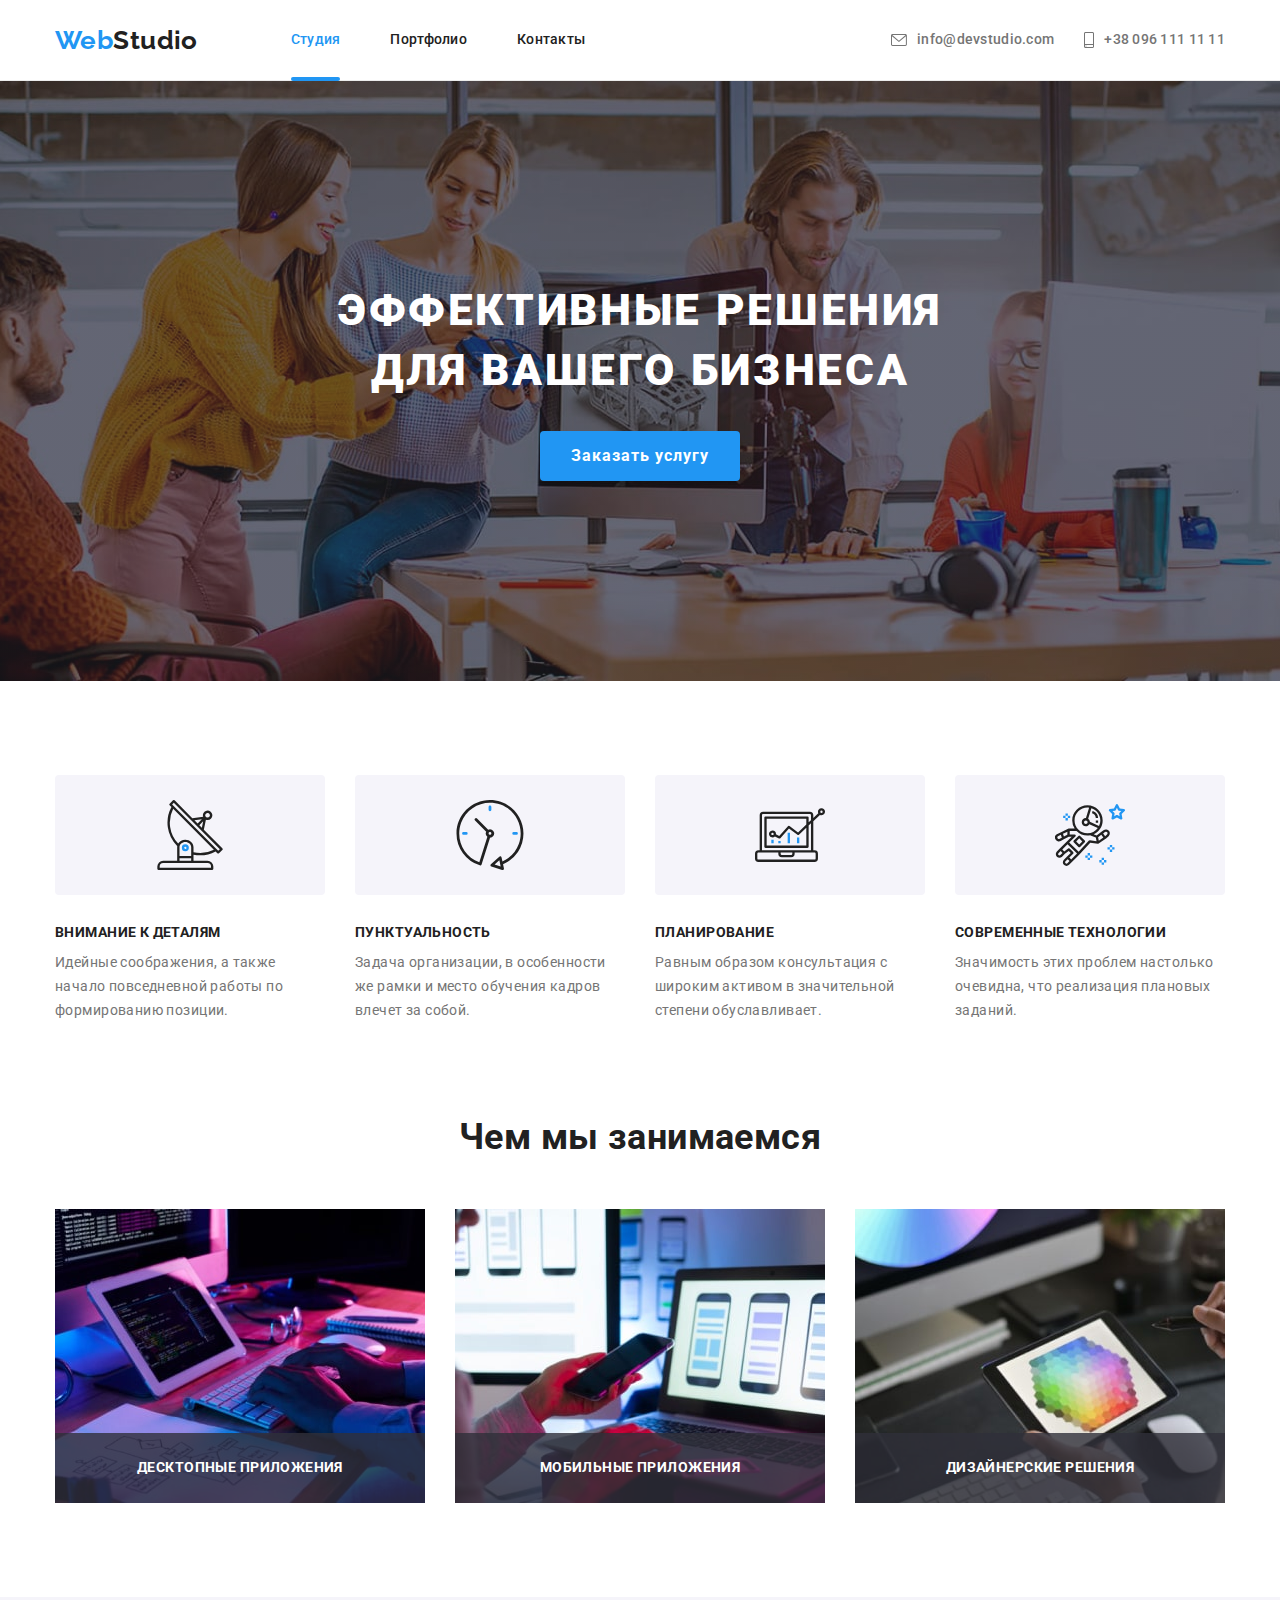
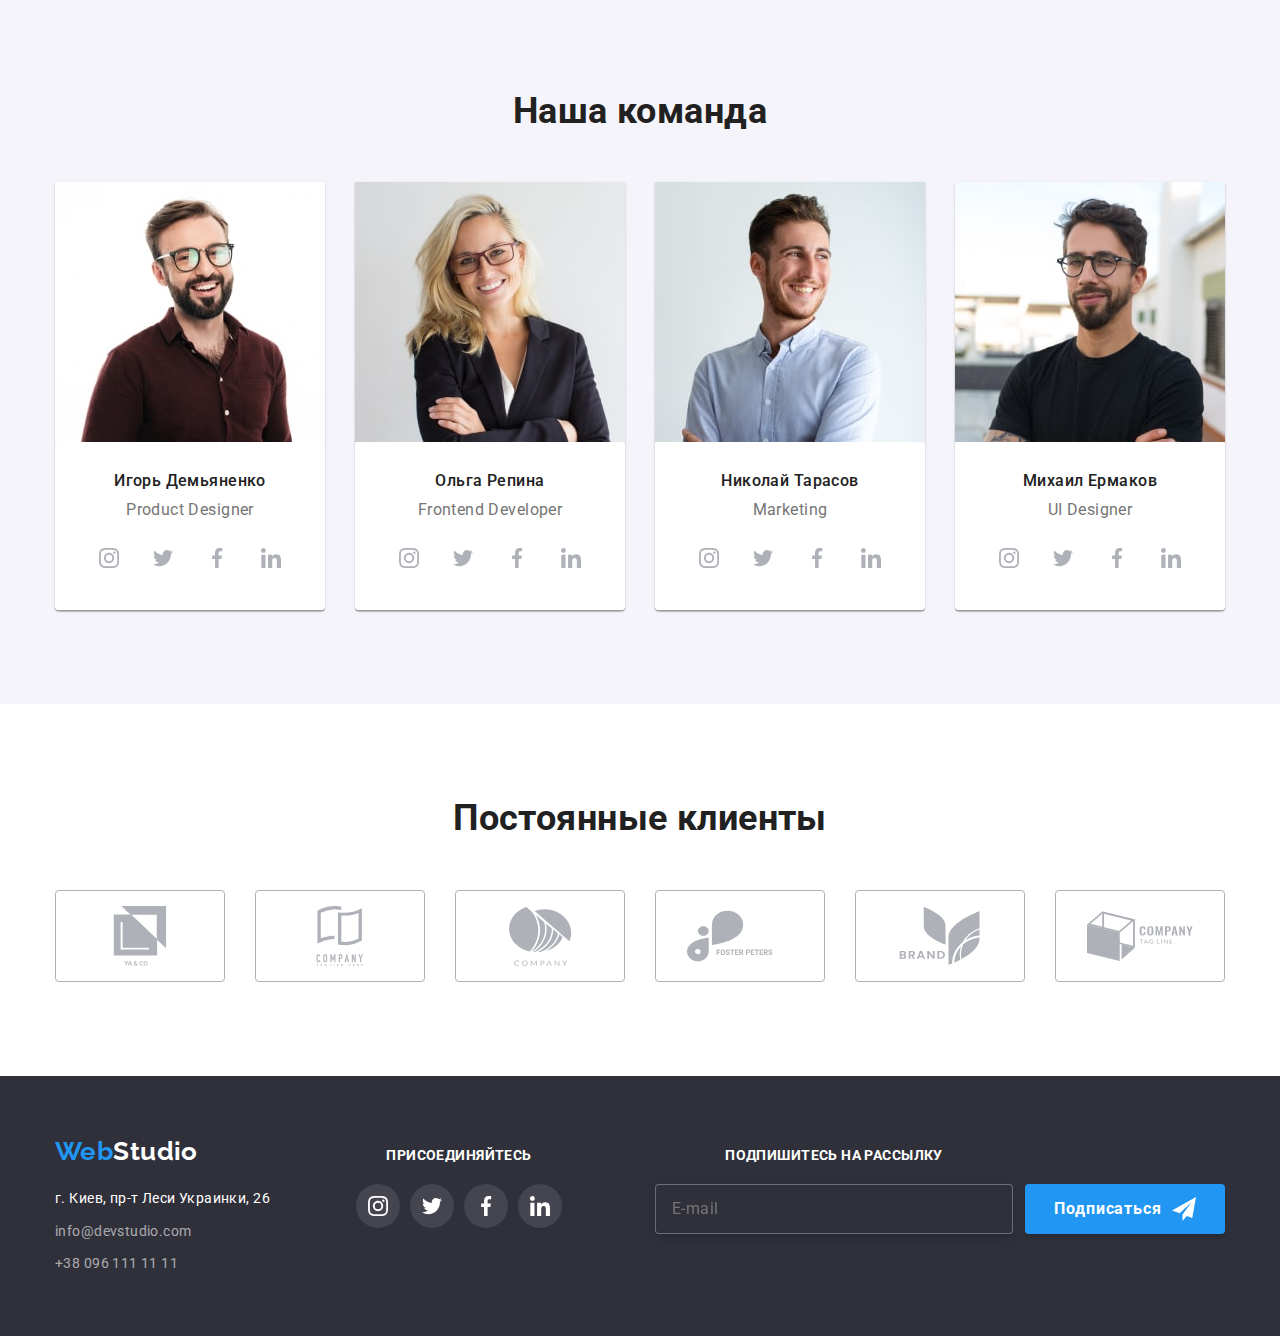
==== commit da0deadc: "adds footer styles" ====
--- a/index.html
+++ b/index.html
@@ -286,21 +286,20 @@
               <picture>
                 <source
                   srcset="./images/mobile/igor.jpg 1x, ./images/mobile/igor-2x.jpg 2x"
-                  media="(max-width: 480px)"
+                  media="(max-width: 767px)"
                 />
                 <source
                   srcset="./images/tablet/igor.jpg 1x, ./images/tablet/igor-2x.jpg 2x"
-                  media="(min-width: 481px)"
+                  media="(min-width: 768px) and (max-width:1200px)"
                 />
                 <source
                   srcset="./images/desktop/igor.jpg 1x, ./images/desktop/igor-2x.jpg 2x"
-                  media="(min-width: 769px)"
+                  media="(min-width: 1200px)"
                 />
                 <img
                   class="team-member__img"
                   src="./images/mobile/igor.jpg"
                   alt="Игорь Демьяненко"
-                  width="270"
                 />
               </picture>
 
@@ -343,22 +342,17 @@
               <picture>
                 <source
                   srcset="./images/mobile/olga.jpg 1x, ./images/mobile/olga-2x.jpg 2x"
-                  media="(max-width: 480px)"
+                  media="(max-width: 767px)"
                 />
                 <source
                   srcset="./images/tablet/olga.jpg 1x, ./images/tablet/olga-2x.jpg 2x"
-                  media="(min-width: 481px)"
+                  media="(min-width: 768px) and (max-width:1200px)"
                 />
                 <source
                   srcset="./images/desktop/olga.jpg 1x, ./images/desktop/olga-2x.jpg 2x"
-                  media="(min-width: 769px)"
-                />
-                <img
-                  class="team-member__img"
-                  src="./images/mobile/olga.jpg"
-                  alt="Ольга Репина"
-                  width="270"
-                />
+                  media="(min-width: 1200px)"
+                />
+                <img class="team-member__img" src="./images/mobile/olga.jpg" alt="Ольга Репина" />
               </picture>
 
               <div class="team-member__box">
@@ -400,21 +394,20 @@
               <picture>
                 <source
                   srcset="./images/mobile/nikolai.jpg 1x, ./images/mobile/nikolai-2x.jpg 2x"
-                  media="(max-width: 480px)"
+                  media="(max-width: 767px)"
                 />
                 <source
                   srcset="./images/tablet/nikolai.jpg 1x, ./images/tablet/nikolai-2x.jpg 2x"
-                  media="(min-width: 481px)"
+                  media="(min-width: 768px) and (max-width:1200px)"
                 />
                 <source
                   srcset="./images/desktop/nikolai.jpg 1x, ./images/desktop/nikolai-2x.jpg 2x"
-                  media="(min-width: 769px)"
+                  media="(min-width: 1200px)"
                 />
                 <img
                   class="team-member__img"
                   src="./images/mobile/nikolai.jpg"
                   alt="Николай Тарасов"
-                  width="270"
                 />
               </picture>
 
@@ -457,21 +450,20 @@
               <picture>
                 <source
                   srcset="./images/mobile/michael.jpg 1x, ./images/mobile/michael-2x.jpg 2x"
-                  media="(max-width: 480px)"
+                  media="(max-width: 767px)"
                 />
                 <source
                   srcset="./images/tablet/michael.jpg 1x, ./images/tablet/michael-2x.jpg 2x"
-                  media="(min-width: 481px)"
+                  media="(min-width: 768px) and (max-width:1200px)"
                 />
                 <source
                   srcset="./images/desktop/michael.jpg 1x, ./images/desktop/michael-2x.jpg 2x"
-                  media="(min-width: 769px)"
+                  media="(min-width: 1200px)"
                 />
                 <img
                   class="team-member__img"
                   src="./images/mobile/michael.jpg"
                   alt="Михаил Ермаков"
-                  width="270"
                 />
               </picture>
 
@@ -581,67 +573,67 @@
     <!-- Футер -->
     <footer class="footer">
       <div class="container footer__box">
-        <!-- список адресов -->
-        <div class="addres-thumb">
-          <a href="./index.html" lang="en" class="logo footer__logo"
-            >Web<span class="logo-label--white">Studio</span>
-          </a>
-          <address class="address">
-            <ul class="address__list">
-              <li class="address__item">
-                <a
-                  href="https://goo.gl/maps/N29kRaFCmKMLRvAt8"
-                  target="_blank"
-                  rel="noopener noreferrer"
-                  class="link address__link address__link--white"
-                  >г. Киев, пр-т Леси Украинки, 26</a
-                >
+        <div class="addres-sm-thumb">
+          <div class="addres-thumb">
+            <a href="./index.html" lang="en" class="logo footer__logo"
+              >Web<span class="logo-label--white">Studio</span>
+            </a>
+            <address class="address">
+              <ul class="address__list">
+                <li class="address__item">
+                  <a
+                    href="https://goo.gl/maps/N29kRaFCmKMLRvAt8"
+                    target="_blank"
+                    rel="noopener noreferrer"
+                    class="link address__link address__link--white"
+                    >г. Киев, пр-т Леси Украинки, 26</a
+                  >
+                </li>
+                <li class="address__item">
+                  <a href="mailto:info@devstudio.com" class="link address__link"
+                    >info@devstudio.com</a
+                  >
+                </li>
+                <li class="address__item">
+                  <a href="tel:+380961111111" class="link address__link">+38 096 111 11 11</a>
+                </li>
+              </ul>
+            </address>
+          </div>
+
+          <div class="footer-sm">
+            <strong class="footer-sm__title">присоединяйтесь</strong>
+            <ul class="sm-list footer-sm-list">
+              <li class="sm-item footer-sm__item">
+                <a href="https://www.instagram.com/" class="sm-link footer-sm__link">
+                  <svg class="footer-sm__icon" width="20" height="20">
+                    <use href="./images/icons.svg#icon-instagram"></use>
+                  </svg>
+                </a>
               </li>
-              <li class="address__item">
-                <a href="mailto:info@devstudio.com" class="link address__link"
-                  >info@devstudio.com</a
-                >
+              <li class="sm-item footer-sm__item">
+                <a href="https://twitter.com/" class="sm-link footer-sm__link">
+                  <svg class="footer-sm__icon" width="20" height="20">
+                    <use href="./images/icons.svg#icon-twitter"></use>
+                  </svg>
+                </a>
               </li>
-              <li class="address__item">
-                <a href="tel:+380961111111" class="link address__link">+38 096 111 11 11</a>
+              <li class="sm-item footer-sm__item">
+                <a href="https://www.facebook.com/" class="sm-link footer-sm__link">
+                  <svg class="footer-sm__icon" width="20" height="20">
+                    <use href="./images/icons.svg#icon-facebook"></use>
+                  </svg>
+                </a>
+              </li>
+              <li class="sm-item footer-sm__item">
+                <a href="linkedin.com" class="sm-link footer-sm__link">
+                  <svg class="footer-sm__icon" width="20" height="20">
+                    <use href="./images/icons.svg#icon-linkedin"></use>
+                  </svg>
+                </a>
               </li>
             </ul>
-          </address>
-        </div>
-
-        <!-- соц-сети -->
-        <div class="footer-sm">
-          <strong class="footer-sm__title">присоединяйтесь</strong>
-          <ul class="sm-list footer-sm-list">
-            <li class="sm-item footer-sm__item">
-              <a href="https://www.instagram.com/" class="sm-link footer-sm__link">
-                <svg class="footer-sm__icon" width="20" height="20">
-                  <use href="./images/icons.svg#icon-instagram"></use>
-                </svg>
-              </a>
-            </li>
-            <li class="sm-item footer-sm__item">
-              <a href="https://twitter.com/" class="sm-link footer-sm__link">
-                <svg class="footer-sm__icon" width="20" height="20">
-                  <use href="./images/icons.svg#icon-twitter"></use>
-                </svg>
-              </a>
-            </li>
-            <li class="sm-item footer-sm__item">
-              <a href="https://www.facebook.com/" class="sm-link footer-sm__link">
-                <svg class="footer-sm__icon" width="20" height="20">
-                  <use href="./images/icons.svg#icon-facebook"></use>
-                </svg>
-              </a>
-            </li>
-            <li class="sm-item footer-sm__item">
-              <a href="linkedin.com" class="sm-link footer-sm__link">
-                <svg class="footer-sm__icon" width="20" height="20">
-                  <use href="./images/icons.svg#icon-linkedin"></use>
-                </svg>
-              </a>
-            </li>
-          </ul>
+          </div>
         </div>
 
         <!-- подписка -->
--- a/css/main.min.css
+++ b/css/main.min.css
@@ -1 +1 @@
-:root{--main-font: "Roboto", sans-serif;--secondary-font: "Raleway", sans-serif;--primary-text-color: #757575;--title-text-color: #212121;--accent-color: #2196F3;--tertiary-text-color: #fff;--address-link-color: rgba(255, 255, 255, 0.6);--secondary-background-color: #F5F4FA;--tertiary-background-color: #AFB1B8;--footer-bg-color: #2F303A;--footer-sm-link-bg-color: rgba(255, 255, 255, 0.1);--items: 3;--indent: 30px;--anim: 250ms cubic-bezier(0.4, 0, 0.2, 1)}.card-set,.address__list,.clients,.our-team__list,.products,.features,.contacts,.mobile-contacts,.navigation__list,.mobile-nav__list,.mobile-sm,.sm-list,.card-set__description,.card-set__subtitle,.team-member__position,.products__text,.features__text,.card-set__title,.team-member__name,.features__title,.modal__title,.hero__title,.section__title{margin:0;padding:0}.card-set,.address__list,.clients,.our-team__list,.products,.features,.contacts,.mobile-contacts,.navigation__list,.mobile-nav__list,.mobile-sm,.sm-list{list-style:none}.card-set__description,.card-set__subtitle,.team-member__position,.products__text,.features__text{margin:0;padding:0}.card-set__title,.team-member__name,.features__title,.modal__title,.hero__title,.section__title{color:var(--title-text-color)}.filter__btn,.portfolio-title,.checkbox__input,.section__title.visually-hidden{position:absolute;width:1px;height:1px;margin:-1px;border:0;padding:0;white-space:nowrap;-webkit-clip-path:inset(100%);clip-path:inset(100%);clip:rect(0 0 0 0);overflow:hidden}.clients__box,.features__icon,.checkbox{display:flex;justify-content:center;align-items:center}/*! modern-normalize v1.1.0 | MIT License | https://github.com/sindresorhus/modern-normalize */*,::before,::after{box-sizing:border-box}html{line-height:1.15;-webkit-text-size-adjust:100%;-moz-tab-size:4;-o-tab-size:4;tab-size:4}body{margin:0;font-family:system-ui,-apple-system,"Segoe UI",Roboto,Helvetica,Arial,sans-serif,"Apple Color Emoji","Segoe UI Emoji"}hr{height:0;color:inherit}abbr[title]{-webkit-text-decoration:underline dotted;text-decoration:underline dotted}b,strong{font-weight:bolder}code,kbd,samp,pre{font-family:ui-monospace,SFMono-Regular,Consolas,"Liberation Mono",Menlo,monospace;font-size:1em}small{font-size:80%}sub,sup{font-size:75%;line-height:0;position:relative;vertical-align:baseline}sub{bottom:-0.25em}sup{top:-0.5em}table{text-indent:0;border-color:inherit}button,input,optgroup,select,textarea{font-family:inherit;font-size:100%;line-height:1.15;margin:0}button,select{text-transform:none}button,[type=button],[type=reset],[type=submit]{-webkit-appearance:button}::-moz-focus-inner{border-style:none;padding:0}:-moz-focusring{outline:1px dotted ButtonText}:-moz-ui-invalid{box-shadow:none}legend{padding:0}progress{vertical-align:baseline}::-webkit-inner-spin-button,::-webkit-outer-spin-button{height:auto}[type=search]{-webkit-appearance:textfield;outline-offset:-2px}::-webkit-search-decoration{-webkit-appearance:none}::-webkit-file-upload-button{-webkit-appearance:button;font:inherit}summary{display:list-item}.body{font-family:var(--main-font);letter-spacing:.03em;color:var(--primary-text-color);font-size:14px}.container{width:100%;padding-left:15px;padding-right:15px;margin-left:auto;margin-right:auto}@media screen and (min-width: 480px){.container{max-width:480px}}@media screen and (min-width: 768px){.container{max-width:768px}}@media screen and (min-width: 1200px){.container{max-width:1200px}}.section{padding-top:60px;padding-bottom:60px}.section--no-padding{padding-top:0}@media screen and (min-width: 769px){.section{padding-top:94px;padding-bottom:94px}}.section__title{font-weight:700;font-size:28px;line-height:1.18;text-align:center;margin-bottom:30px}@media screen and (min-width: 1200px){.section__title{font-size:36px;line-height:1.16;margin-bottom:50px}}.logo{font-family:var(--secondary-font);font-weight:700;font-size:24px;line-height:1.16;text-decoration:none;color:var(--accent-color)}.logo__label--black{color:var(--title-text-color)}@media screen and (min-width: 1200px){.logo{font-size:26px;line-height:1.19}}.link{text-decoration:none;color:var(--title-text-color);transition:color 250ms cubic-bezier(0.4, 0, 0.2, 1)}.link:visited{color:var(--title-text-color)}.products__img,.card-set__img,.team-member__img{display:block}.sm-item:not(:last-child){margin-right:10px}.sm-link{display:flex;justify-content:center;align-items:center;width:44px;height:44px;border-radius:50%}.sm-list{display:flex}.footer-sm__title,.products__text,.subscription__title{font-weight:700;font-size:14px;line-height:1.14;letter-spacing:.03em;text-transform:uppercase;color:var(--tertiary-text-color);text-align:center}.btn{display:block;margin-left:auto;margin-right:auto;padding-top:10px;padding-bottom:10px;width:200px;font-weight:700;font-size:16px;line-height:1.88;letter-spacing:.06em;font-family:inherit;color:var(--tertiary-text-color);background-color:var(--accent-color);cursor:pointer;border:none;border-radius:4px;box-shadow:0px 4px 4px rgba(0,0,0,.15);transition:background-color var(--anim)}.btn:hover,.btn:focus{background-color:#188ce8}.page-header{border-bottom:1px solid #ececec;position:relative}.page-header__box{display:flex;align-items:center}@media screen and (max-width: 767px){.page-header__box{min-height:60px}}@media screen and (min-width: 768px){.page-header__box{min-height:80px}}.link.mobile-nav__link--current{color:var(--accent-color)}.link.navigation__link--current{color:var(--accent-color)}@media screen and (min-width: 768px){.link.navigation__link--current{position:relative}.link.navigation__link--current::after{display:inline-block;content:"";position:absolute;bottom:-1px;width:100%;height:4px;border-radius:2px;background-color:var(--accent-color)}}.mobile-menu{z-index:100;position:absolute;top:0;left:0;width:100vw;height:100vh;padding:40px 48px;background-color:var(--tertiary-text-color);overflow:hidden;display:flex;flex-direction:column;align-items:flex-start;transform:translateX(-100%);transition:transform 500ms var(--anim)}.mobile-menu.is-open{transform:translateX(0)}@media screen and (min-width: 768px){.mobile-menu{display:none}}.mobile-sm{display:flex;flex-wrap:wrap}.mobile-sm__link{font-weight:500;font-size:18px;line-height:1.22;letter-spacing:.02em;color:var(--accent-color)}.mobile-sm__link:visited{color:var(--accent-color)}.mobile-sm__item:not(:last-child){padding-right:10px;margin-right:10px;border-right:1px solid rgba(33,33,33,.2);transform:border rotate(90deg)}.mobile-btn{position:absolute;top:10px;right:15px;z-index:999;display:inline-flex;margin:0;padding:0;border:none;background-color:rgba(0,0,0,0)}@media screen and (min-width: 768px){.mobile-btn{display:none}}.mobile-btn:hover .mobile-nav__icon-close{fill:var(--accent-color)}.mobile-btn:hover .mobile-nav__icon-menu{fill:var(--accent-color)}.mobile-btn.is-open .mobile-nav__icon-close{display:block}.mobile-btn.is-open .mobile-nav__icon-menu{display:none}.mobile-btn .mobile-nav__icon-close{display:none}@media screen and (max-width: 767px){.navigation{display:none}}@media screen and (min-width: 768px){.navigation{margin-left:88px}}@media screen and (min-width: 1200px){.navigation{margin-left:93px}}.mobile-nav{margin-bottom:auto}.mobile-nav__list{font-weight:500;font-size:40px;line-height:1.17;letter-spacing:.02em;margin-bottom:270px}@media screen and (min-width: 768px){.navigation__list{display:flex;font-weight:500;font-size:14px;line-height:1.14;letter-spacing:.02em}}@media screen and (min-width: 768px){.navigation__item:not(:last-child){margin-right:50px}}.contacts__item{display:flex;align-items:center}@media screen and (max-width: 1199px){.contacts__item:not(:last-child){margin-bottom:10px}}@media screen and (min-width: 1200px){.contacts__item:not(:last-child){margin-right:30px}}.contacts__icon{margin-right:10px;--color5: currentColor}.mobile-nav__item:not(:last-child),.mobile-contacts__item:not(:last-child){margin-bottom:32px}.navigation__link{padding-bottom:32px}@media screen and (min-width: 768px){.navigation__link{display:flex;align-items:center;padding-top:32px;padding-bottom:32px}}.contacts__icon{display:none}@media screen and (min-width: 768px){.contacts__icon{display:block;fill:currentColor}}@media screen and (max-width: 767px){.mobile-contacts{display:flex;flex-direction:column;margin-bottom:64px}}@media screen and (max-width: 767px){.contacts{display:none}}@media screen and (min-width: 768px){.contacts{display:block;margin-left:auto;padding-top:21px;padding-bottom:21px}}@media screen and (min-width: 1200px){.contacts{display:flex;align-items:center;margin-left:auto}}.navigation__link:hover,.navigation__link:focus,.contacts__link:hover,.contacts__link:focus,.mobile-contacts__link:hover,.mobile-contacts__link:focus,.mobile-nav__link:hover,.mobile-nav__link:focus{color:var(--accent-color)}.mobile-contacts__link{font-weight:500;font-size:24px;line-height:1.16;letter-spacing:.02em;color:var(--primary-text-color)}.contacts__link{display:flex;align-items:center;font-weight:500;font-size:12px;line-height:1.16;letter-spacing:.02em;color:var(--primary-text-color)}@media screen and (min-width: 1200px){.contacts__link{font-size:14px;line-height:1.14}}.contacts__link:visited{color:var(--primary-text-color)}.mobile-contacts__tel{font-size:34px;line-height:1.17;color:var(--accent-color)}.hero{width:100%;margin:0 auto;max-width:480px}@media screen and (min-width: 481px){.hero{max-width:1200px}}@media screen and (min-width: 769px){.hero{max-width:1600px}}.overlay{padding-top:118px;height:400px;background-repeat:no-repeat;background-size:cover;background-position:center}@media screen and (max-width: 480px){.overlay{max-width:480px;background-color:var(--footer-bg-color);background-image:linear-gradient(to right, rgba(47, 48, 58, 0.4), rgba(47, 48, 58, 0.4)),url("../images/mobile/hero.jpg")}}@media screen and (max-width: 480px)and (-webkit-min-device-pixel-ratio: 2),screen and (max-width: 480px)and (min-resolution: 2dppx){.overlay .overlay{background-image:linear-gradient(to right, rgba(47, 48, 58, 0.4), rgba(47, 48, 58, 0.4)),url("../images/mobile/hero-2x.jpg")}}@media screen and (min-width: 481px){.overlay{height:400px;max-width:1200px;background-image:linear-gradient(to right, rgba(47, 48, 58, 0.4), rgba(47, 48, 58, 0.4)),url("../images/tablet/hero.jpg")}}@media screen and (min-width: 481px)and (-webkit-min-device-pixel-ratio: 2),screen and (min-width: 481px)and (min-resolution: 2dppx){.overlay{background-image:linear-gradient(to right, rgba(47, 48, 58, 0.4), rgba(47, 48, 58, 0.4)),url("../images/tablet/hero-2x.jpg")}}@media screen and (min-width: 769px){.overlay{padding-top:200px;max-width:1600px;height:600px;background-image:linear-gradient(to right, rgba(47, 48, 58, 0.4), rgba(47, 48, 58, 0.4)),url("../images/desktop/hero.jpg")}}@media screen and (min-width: 769px)and (-webkit-min-device-pixel-ratio: 2),screen and (min-width: 769px)and (min-resolution: 2dppx){.overlay{background-image:linear-gradient(to right, rgba(47, 48, 58, 0.4), rgba(47, 48, 58, 0.4)),url("../images/desktop/hero-2x.jpg")}}.hero__title{max-width:360px;margin-bottom:30px;margin-left:auto;margin-right:auto;font-weight:900;font-size:26px;line-height:1.6;text-align:center;letter-spacing:.06em;text-transform:uppercase;color:var(--tertiary-text-color)}@media screen and (min-width: 1200px){.hero__title{max-width:650px;font-size:44px;line-height:1.36}}.backdrop{position:fixed;top:0;left:0;width:100%;height:100%;background-color:rgba(0,0,0,.2);opacity:1;transition:opacity var(--anim),visibility var(--anim)}@media screen and (max-width: 480px){.backdrop{padding:94px 15px;overflow-y:scroll}}.backdrop--is-hidden{visibility:hidden;opacity:0;pointer-events:none}.backdrop--is-hidden .modal{transform:translate(-50%, -50%) scale(0.9)}.modal{background:var(--tertiary-text-color);box-shadow:0px 1px 3px rgba(0,0,0,.12),0px 1px 1px rgba(0,0,0,.14),0px 2px 1px rgba(0,0,0,.2);border-radius:4px}@media screen and (max-width: 480px){.modal{position:relative}}@media screen and (min-width: 481px){.modal{position:absolute;top:50%;left:50%;width:450px;transform:translate(-50%, -50%) scale(1);transition:transform var(--anim)}}@media screen and (min-width: 1200px){.modal{width:528px}}.modal__close-button{position:absolute;top:0;right:0;display:flex;justify-content:center;align-items:center;width:30px;height:30px;margin-top:8px;margin-right:8px;cursor:pointer;border:1px solid rgba(0,0,0,.1);border-radius:50%;background-color:var(--tertiary-text-color);transition:fill var(--anim)}.modal__close-button:hover,.modal__close-button:focus .modal__close-icon{fill:var(--accent-color)}.modal__title{display:block;margin-bottom:30px;font-weight:700;font-size:20px;line-height:1.5;text-align:center}@media screen and (min-width: 1200px){.modal__title{line-height:1.15}}.modal__box{padding:40px}.modal__label{position:relative}.modal__field{display:block;height:40px;padding-left:40px;margin-bottom:30px}.modal__field,.modal__comment{max-width:448px;width:100%;border:1px solid rgba(33,33,33,.2);border-radius:4px;outline-width:0;transition:border-color var(--anim)}.modal__icon{position:absolute;top:11px;left:12px;--color1: currentColor;transition:fill var(--anim)}.modal__comment::-moz-placeholder{font-size:12px;line-height:1.16;letter-spacing:.01em;color:rgba(117,117,117,.5)}.modal__comment:-ms-input-placeholder{font-size:12px;line-height:1.16;letter-spacing:.01em;color:rgba(117,117,117,.5)}.modal__comment::placeholder{font-size:12px;line-height:1.16;letter-spacing:.01em;color:rgba(117,117,117,.5)}.modal__label:focus-within>.modal__icon{fill:var(--accent-color)}.modal__label:focus-within>.modal__field,.modal__label:focus-within>.modal__comment{border-color:var(--accent-color)}.modal__name{position:absolute;top:0;left:0;font-size:12px;line-height:1.16;letter-spacing:.01em;color:var(--primary-text-color);transform:translateY(-18px)}.modal__comment{display:block;height:120px;resize:none;padding:12px 16px;margin-bottom:20px;font-size:12px;line-height:1.16;letter-spacing:.01em}.checkbox{position:relative;margin-bottom:30px;font-size:12px;line-height:1.16}@media screen and (min-width: 1200px){.checkbox{font-size:14px;line-height:1.71}}.checkbox__link{text-underline-offset:1px;color:var(--accent-color)}.checkbox__icon{display:inline-block;width:16px;height:15px;border:2px solid var(--title-text-color);border-radius:2px;margin-right:7px;transition:background-color var(--anim)}.checkbox__input:checked+.checkbox__icon{border-color:var(--accent-color);background-color:var(--accent-color)}.checkbox__input{-webkit-user-select:none;-moz-user-select:none;-ms-user-select:none;user-select:none;display:block;position:relative}.features__title{font-size:14px;font-weight:700;line-height:1.14;text-transform:uppercase;margin-bottom:10px}@media screen and (max-width: 768px){.features__title{text-align:center}}.features{display:flex;flex-wrap:wrap;gap:var(--indent);--items: 1}@media screen and (min-width: 768px){.features{--items: 2}}@media screen and (min-width: 1200px){.features{--items: 4}}.features__item{flex-basis:calc((100% - var(--indent)*(var(--items) - 1))/var(--items))}.features__text{line-height:1.71}.features__icon{height:120px;background-color:var(--secondary-background-color);border-radius:4px;margin-bottom:30px}@media screen and (min-width: 1200px){.features__icon{width:270px}}.products{display:flex}.products__item{position:relative}.products__item:not(:last-child){margin-right:30px}.products__text{position:absolute;bottom:0;width:100%;text-align:center;padding-top:27px;padding-bottom:27px;background-color:rgba(47,48,58,.8)}.section--no-padding{display:none}@media screen and (min-width: 1200px){.section--no-padding{display:block}}.our-team{background-color:#f5f4fa}@media screen and (min-width: 1200px){.our-team__list{display:flex}}.team-member{box-shadow:0px 1px 3px rgba(0,0,0,.12),0px 1px 1px rgba(0,0,0,.14),0px 2px 1px rgba(0,0,0,.2);border-radius:0px 0px 4px 4px}.team-member:not(:last-child){margin-bottom:30px}@media screen and (min-width: 1200px){.team-member:not(:last-child){margin-right:30px}}.team-member__box{padding-top:30px;padding-bottom:24px;background-color:var(--tertiary-text-color);border-radius:4px}@media screen and (min-width: 1200px){.team-member__box{padding-bottom:30px}}.team-member__name{font-weight:500;margin-bottom:10px}.team-member__position,.team-member__name{font-size:16px;line-height:1.18;text-align:center}.team-member__position{margin-bottom:16px}.team-member__sm-list{justify-content:center}.team-member__sm-link{color:var(--tertiary-background-color);transition:color var(--anim),background-color var(--anim)}.team-member__sm-link:visited{color:var(--tertiary-background-color)}.team-member__sm-link:hover,.team-member__sm-link:focus{background-color:var(--accent-color);color:var(--tertiary-text-color)}.team-member__sm-icon{--color1: currentColor }.clients{display:flex;flex-wrap:wrap;justify-content:center;gap:30px;--items: 2}@media screen and (min-width: 768px){.clients{--items: 3}}@media screen and (min-width: 1200px){.clients{--items: 6}}.clients__item{flex-basis:calc((100% - var(--indent)*(var(--items) - 1))/var(--items))}.clients__box{height:92px;border:1px solid currentColor;border-radius:4px}@media screen and (min-width: 1200px){.clients__box{height:92px;width:170px}}.clients__link{color:var(--tertiary-background-color);transition:color var(--anim)}.clients__link:visited{color:var(--tertiary-background-color)}.clients__link:hover,.clients__link:focus{color:var(--accent-color);fill:var(--accent-color)}.clients__logo{--color1: currentColor}.footer{padding-top:60px;padding-bottom:60px;background-color:var(--footer-bg-color)}.footer__logo{display:block;margin-bottom:20px}.footer__box{text-align:center}@media screen and (min-width: 1200px){.footer__box{display:flex}}.addres-thumb{width:231px;margin-left:auto;margin-right:auto}@media screen and (max-width: 480px){.addres-thumb{margin-bottom:48px}}@media screen and (min-width: 1200px){.addres-thumb{margin-right:70px}}.address__item:not(:last-child){margin-bottom:9px}.logo-label--white{color:var(--tertiary-text-color)}.address__item{font-style:normal;line-height:1.7;color:var(--tertiary-text-color);transition:color 250ms cubic-bezier(0.4, 0, 0.2, 1)}.address__link{color:var(--address-link-color)}.address__link:visited{color:var(--address-link-color)}.address__link:hover,.address__link:focus{color:var(--tertiary-text-color)}.address__link--white{color:var(--tertiary-text-color)}.footer-sm__title,.subscription__title{display:block;padding-bottom:20px;padding-top:12px}.footer-sm__link{background-color:var(--footer-sm-link-bg-color);color:var(--tertiary-text-color);transition:background-color var(--anim)}.footer-sm__link:hover,.footer-sm__link:focus{background-color:var(--accent-color)}.footer-sm__icon{--color1: currentColor }@media screen and (max-width: 480px){.footer-sm{display:flex;flex-direction:column;align-items:center;margin-bottom:48px}}@media screen and (min-width: 1200px){.subscription{display:flex;align-items:flex-start;margin-left:93px}}.subscription__box{display:flex;flex-direction:column}@media screen and (max-width: 480px){.subscription__box{align-items:center}}.subscription__email{height:50px;width:100%;padding-left:16px;padding-top:15px;padding-bottom:15px;font-size:16px;line-height:1.25;letter-spacing:.03em;color:rgba(255,255,255,.6);background-color:#2f303a;border:1px solid rgba(255,255,255,.3);filter:drop-shadow(0px 4px 4px rgba(0, 0, 0, 0.15));border-radius:4px}@media screen and (min-width: 1200px){.subscription__email{width:358px}}.subscription__btn{display:flex;justify-content:center;align-items:center;margin-top:20px}@media screen and (min-width: 1200px){.subscription__btn{margin-top:48px;margin-left:12px}}.subscription__icon{margin-left:10px}.filter__text{display:block;font-weight:500;font-size:16px;line-height:1.62;font-family:inherit;color:var(--title-text-color);cursor:pointer;border:none;padding:6px 22px;border-radius:4px;background-color:var(--secondary-background-color);transition:background-color 250ms cubic-bezier(0.4, 0, 0.2, 1),color 250ms cubic-bezier(0.4, 0, 0.2, 1)}.filter__btn:checked+.filter__text{color:var(--tertiary-text-color);background-color:var(--accent-color)}.filter__text:hover,.filter__text:focus{color:var(--tertiary-text-color);background-color:var(--accent-color);box-shadow:0px 3px 1px rgba(0,0,0,.1),0px 1px 2px rgba(0,0,0,.08),0px 2px 2px rgba(0,0,0,.12);border-radius:4px}.filter{display:flex;flex-wrap:wrap;margin-bottom:40px}@media screen and (min-width: 769px){.filter{display:flex;justify-content:center;align-items:center;margin-bottom:50px}}.filter__label:not(:last-child){margin-right:8px}@media screen and (max-width: 480px){.filter__label:not(:last-child){margin-bottom:15px}}.card-set__title{font-weight:700;font-size:18px;line-height:2;letter-spacing:.06em;padding-bottom:4px}.card-set__subtitle{font-size:16px;line-height:1.88}.card-set__item{transition:box-shadow var(--anim)}.card-set__item:hover{box-shadow:0px 1px 1px rgba(0,0,0,.12),0px 4px 4px rgba(0,0,0,.06),1px 4px 6px rgba(0,0,0,.16)}.card-set__titles{border-bottom:1px solid #eee;border-left:1px solid #eee;border-right:1px solid #eee;padding:20px 24px;background-color:var(--tertiary-text-color)}.card-set{margin:0;padding:0}@media screen and (min-width: 769px){.card-set{display:flex;flex-wrap:wrap;gap:30px}}.card-set__img{max-width:100%;height:auto}.card-set__item{flex-basis:calc((100% - var(--indent)*(var(--items) - 1))/var(--items))}@media screen and (max-width: 480px){.card-set__item{margin-bottom:30px}}.card-set__thumb{position:relative;z-index:-1}.card-set__item,.card-set__titles{overflow:hidden}.card-set__description{position:absolute;display:inline-block;bottom:0;left:0;width:100%;height:100%;margin:0;font-size:18px;line-height:1.58;color:var(--tertiary-text-color);background-color:rgba(33,150,243,.9);padding:63px 24px;transform:translateY(100%);transition:transform var(--anim)}.card-set__item:hover .card-set__description{transform:translateY(0)}/*# sourceMappingURL=main.min.css.map */+:root{--main-font: "Roboto", sans-serif;--secondary-font: "Raleway", sans-serif;--primary-text-color: #757575;--title-text-color: #212121;--accent-color: #2196F3;--tertiary-text-color: #fff;--address-link-color: rgba(255, 255, 255, 0.6);--secondary-background-color: #F5F4FA;--tertiary-background-color: #AFB1B8;--footer-bg-color: #2F303A;--footer-sm-link-bg-color: rgba(255, 255, 255, 0.1);--items: 3;--indent: 30px;--anim: 250ms cubic-bezier(0.4, 0, 0.2, 1)}.card-set,.address__list,.clients,.our-team__list,.products,.features,.contacts,.mobile-contacts,.navigation__list,.mobile-nav__list,.mobile-sm,.sm-list,.card-set__description,.card-set__subtitle,.team-member__position,.products__text,.features__text,.card-set__title,.team-member__name,.features__title,.modal__title,.hero__title,.section__title{margin:0;padding:0}.card-set,.address__list,.clients,.our-team__list,.products,.features,.contacts,.mobile-contacts,.navigation__list,.mobile-nav__list,.mobile-sm,.sm-list{list-style:none}.card-set__description,.card-set__subtitle,.team-member__position,.products__text,.features__text{margin:0;padding:0}.card-set__title,.team-member__name,.features__title,.modal__title,.hero__title,.section__title{color:var(--title-text-color)}.filter__btn,.portfolio-title,.checkbox__input,.section__title.visually-hidden{position:absolute;width:1px;height:1px;margin:-1px;border:0;padding:0;white-space:nowrap;-webkit-clip-path:inset(100%);clip-path:inset(100%);clip:rect(0 0 0 0);overflow:hidden}.clients__box,.features__icon,.checkbox{display:flex;justify-content:center;align-items:center}/*! modern-normalize v1.1.0 | MIT License | https://github.com/sindresorhus/modern-normalize */*,::before,::after{box-sizing:border-box}html{line-height:1.15;-webkit-text-size-adjust:100%;-moz-tab-size:4;-o-tab-size:4;tab-size:4}body{margin:0;font-family:system-ui,-apple-system,"Segoe UI",Roboto,Helvetica,Arial,sans-serif,"Apple Color Emoji","Segoe UI Emoji"}hr{height:0;color:inherit}abbr[title]{-webkit-text-decoration:underline dotted;text-decoration:underline dotted}b,strong{font-weight:bolder}code,kbd,samp,pre{font-family:ui-monospace,SFMono-Regular,Consolas,"Liberation Mono",Menlo,monospace;font-size:1em}small{font-size:80%}sub,sup{font-size:75%;line-height:0;position:relative;vertical-align:baseline}sub{bottom:-0.25em}sup{top:-0.5em}table{text-indent:0;border-color:inherit}button,input,optgroup,select,textarea{font-family:inherit;font-size:100%;line-height:1.15;margin:0}button,select{text-transform:none}button,[type=button],[type=reset],[type=submit]{-webkit-appearance:button}::-moz-focus-inner{border-style:none;padding:0}:-moz-focusring{outline:1px dotted ButtonText}:-moz-ui-invalid{box-shadow:none}legend{padding:0}progress{vertical-align:baseline}::-webkit-inner-spin-button,::-webkit-outer-spin-button{height:auto}[type=search]{-webkit-appearance:textfield;outline-offset:-2px}::-webkit-search-decoration{-webkit-appearance:none}::-webkit-file-upload-button{-webkit-appearance:button;font:inherit}summary{display:list-item}img{display:block;max-width:100%;height:auto}.body{font-family:var(--main-font);letter-spacing:.03em;color:var(--primary-text-color);font-size:14px}.container{width:100%;padding-left:15px;padding-right:15px;margin-left:auto;margin-right:auto}@media screen and (min-width: 480px){.container{max-width:480px}}@media screen and (min-width: 768px){.container{max-width:768px}}@media screen and (min-width: 1200px){.container{max-width:1200px}}.section{padding-top:60px;padding-bottom:60px}@media screen and (min-width: 1200px){.section{padding-top:94px;padding-bottom:94px}}.section__title{font-weight:700;font-size:28px;line-height:1.18;text-align:center;margin-bottom:30px}@media screen and (min-width: 1200px){.section__title{font-size:36px;line-height:1.16;margin-bottom:50px}}.logo{font-family:var(--secondary-font);font-weight:700;font-size:24px;line-height:1.16;text-decoration:none;color:var(--accent-color)}.logo__label--black{color:var(--title-text-color)}@media screen and (min-width: 1200px){.logo{font-size:26px;line-height:1.19}}.link{text-decoration:none;color:var(--title-text-color);transition:color 250ms cubic-bezier(0.4, 0, 0.2, 1)}.link:visited{color:var(--title-text-color)}.products__img,.card-set__img,.team-member__img{display:block}.sm-item:not(:last-child){margin-right:10px}.sm-link{display:flex;justify-content:center;align-items:center;width:44px;height:44px;border-radius:50%}.sm-list{display:flex}.footer-sm__title,.products__text,.subscription__title{font-weight:700;font-size:14px;line-height:1.14;letter-spacing:.03em;text-transform:uppercase;color:var(--tertiary-text-color);text-align:center}.btn{display:block;margin-left:auto;margin-right:auto;padding-top:10px;padding-bottom:10px;width:200px;font-weight:700;font-size:16px;line-height:1.88;letter-spacing:.06em;font-family:inherit;color:var(--tertiary-text-color);background-color:var(--accent-color);cursor:pointer;border:none;border-radius:4px;box-shadow:0px 4px 4px rgba(0,0,0,.15);transition:background-color var(--anim)}.btn:hover,.btn:focus{background-color:#188ce8}.page-header{border-bottom:1px solid #ececec;position:relative}.page-header__box{display:flex;align-items:center}@media screen and (max-width: 767px){.page-header__box{min-height:60px}}@media screen and (min-width: 768px){.page-header__box{min-height:80px}}.link.mobile-nav__link--current{color:var(--accent-color)}.link.navigation__link--current{color:var(--accent-color)}@media screen and (min-width: 768px){.link.navigation__link--current{position:relative}.link.navigation__link--current::after{display:inline-block;content:"";position:absolute;bottom:-1px;width:100%;height:4px;border-radius:2px;background-color:var(--accent-color)}}.mobile-menu{z-index:100;position:absolute;top:0;left:0;width:100vw;height:100vh;padding:40px 48px;background-color:var(--tertiary-text-color);overflow:hidden;display:flex;flex-direction:column;align-items:flex-start;transform:translateX(-100%);transition:transform 500ms var(--anim)}.mobile-menu.is-open{transform:translateX(0)}@media screen and (min-width: 768px){.mobile-menu{display:none}}.mobile-sm{display:flex;flex-wrap:wrap}.mobile-sm__link{font-weight:500;font-size:18px;line-height:1.22;letter-spacing:.02em;color:var(--accent-color)}.mobile-sm__link:visited{color:var(--accent-color)}.mobile-sm__item:not(:last-child){padding-right:10px;margin-right:10px;border-right:1px solid rgba(33,33,33,.2);transform:border rotate(90deg)}.mobile-btn{position:absolute;top:10px;right:15px;z-index:999;display:inline-flex;margin:0;padding:0;border:none;background-color:rgba(0,0,0,0)}@media screen and (min-width: 768px){.mobile-btn{display:none}}.mobile-btn:hover .mobile-nav__icon-close{fill:var(--accent-color)}.mobile-btn:hover .mobile-nav__icon-menu{fill:var(--accent-color)}.mobile-btn.is-open .mobile-nav__icon-close{display:block}.mobile-btn.is-open .mobile-nav__icon-menu{display:none}.mobile-btn .mobile-nav__icon-close{display:none}@media screen and (max-width: 767px){.navigation{display:none}}@media screen and (min-width: 768px){.navigation{margin-left:88px}}@media screen and (min-width: 1200px){.navigation{margin-left:93px}}.mobile-nav{margin-bottom:auto}.mobile-nav__list{font-weight:500;font-size:40px;line-height:1.17;letter-spacing:.02em;margin-bottom:270px}@media screen and (min-width: 768px){.navigation__list{display:flex;font-weight:500;font-size:14px;line-height:1.14;letter-spacing:.02em}}@media screen and (min-width: 768px){.navigation__item:not(:last-child){margin-right:50px}}.contacts__item{display:flex;align-items:center}@media screen and (max-width: 1199px){.contacts__item:not(:last-child){margin-bottom:10px}}@media screen and (min-width: 1200px){.contacts__item:not(:last-child){margin-right:30px}}.contacts__icon{margin-right:10px;--color5: currentColor}.mobile-nav__item:not(:last-child),.mobile-contacts__item:not(:last-child){margin-bottom:32px}.navigation__link{padding-bottom:32px}@media screen and (min-width: 768px){.navigation__link{display:flex;align-items:center;padding-top:32px;padding-bottom:32px}}.contacts__icon{display:none}@media screen and (min-width: 768px){.contacts__icon{display:block;fill:currentColor}}@media screen and (max-width: 767px){.mobile-contacts{display:flex;flex-direction:column;margin-bottom:64px}}@media screen and (max-width: 767px){.contacts{display:none}}@media screen and (min-width: 768px){.contacts{display:block;margin-left:auto;padding-top:21px;padding-bottom:21px}}@media screen and (min-width: 1200px){.contacts{display:flex;align-items:center;margin-left:auto}}.navigation__link:hover,.navigation__link:focus,.contacts__link:hover,.contacts__link:focus,.mobile-contacts__link:hover,.mobile-contacts__link:focus,.mobile-nav__link:hover,.mobile-nav__link:focus{color:var(--accent-color)}.mobile-contacts__link{font-weight:500;font-size:24px;line-height:1.16;letter-spacing:.02em;color:var(--primary-text-color)}.contacts__link{display:flex;align-items:center;font-weight:500;font-size:12px;line-height:1.16;letter-spacing:.02em;color:var(--primary-text-color)}@media screen and (min-width: 1200px){.contacts__link{font-size:14px;line-height:1.14}}.contacts__link:visited{color:var(--primary-text-color)}.mobile-contacts__tel{font-size:34px;line-height:1.17;color:var(--accent-color)}.hero{width:100%;margin:0 auto;max-width:480px}@media screen and (min-width: 481px){.hero{max-width:1200px}}@media screen and (min-width: 769px){.hero{max-width:1600px}}.overlay{padding-top:118px;height:400px;background-repeat:no-repeat;background-size:cover;background-position:center}@media screen and (max-width: 480px){.overlay{max-width:480px;background-color:var(--footer-bg-color);background-image:linear-gradient(to right, rgba(47, 48, 58, 0.4), rgba(47, 48, 58, 0.4)),url("../images/mobile/hero.jpg")}}@media screen and (max-width: 480px)and (-webkit-min-device-pixel-ratio: 2),screen and (max-width: 480px)and (min-resolution: 2dppx){.overlay .overlay{background-image:linear-gradient(to right, rgba(47, 48, 58, 0.4), rgba(47, 48, 58, 0.4)),url("../images/mobile/hero-2x.jpg")}}@media screen and (min-width: 481px){.overlay{height:400px;max-width:1200px;background-image:linear-gradient(to right, rgba(47, 48, 58, 0.4), rgba(47, 48, 58, 0.4)),url("../images/tablet/hero.jpg")}}@media screen and (min-width: 481px)and (-webkit-min-device-pixel-ratio: 2),screen and (min-width: 481px)and (min-resolution: 2dppx){.overlay{background-image:linear-gradient(to right, rgba(47, 48, 58, 0.4), rgba(47, 48, 58, 0.4)),url("../images/tablet/hero-2x.jpg")}}@media screen and (min-width: 769px){.overlay{padding-top:200px;max-width:1600px;height:600px;background-image:linear-gradient(to right, rgba(47, 48, 58, 0.4), rgba(47, 48, 58, 0.4)),url("../images/desktop/hero.jpg")}}@media screen and (min-width: 769px)and (-webkit-min-device-pixel-ratio: 2),screen and (min-width: 769px)and (min-resolution: 2dppx){.overlay{background-image:linear-gradient(to right, rgba(47, 48, 58, 0.4), rgba(47, 48, 58, 0.4)),url("../images/desktop/hero-2x.jpg")}}.hero__title{max-width:360px;margin-bottom:30px;margin-left:auto;margin-right:auto;font-weight:900;font-size:26px;line-height:1.6;text-align:center;letter-spacing:.06em;text-transform:uppercase;color:var(--tertiary-text-color)}@media screen and (min-width: 1200px){.hero__title{max-width:650px;font-size:44px;line-height:1.36}}.backdrop{position:fixed;top:0;left:0;width:100%;height:100%;background-color:rgba(0,0,0,.2);opacity:1;transition:opacity var(--anim),visibility var(--anim)}@media screen and (max-width: 480px){.backdrop{padding:94px 15px;overflow-y:scroll}}.backdrop--is-hidden{visibility:hidden;opacity:0;pointer-events:none}.backdrop--is-hidden .modal{transform:translate(-50%, -50%) scale(0.9)}.modal{background:var(--tertiary-text-color);box-shadow:0px 1px 3px rgba(0,0,0,.12),0px 1px 1px rgba(0,0,0,.14),0px 2px 1px rgba(0,0,0,.2);border-radius:4px}@media screen and (max-width: 480px){.modal{position:relative}}@media screen and (min-width: 481px){.modal{position:absolute;top:50%;left:50%;width:450px;transform:translate(-50%, -50%) scale(1);transition:transform var(--anim)}}@media screen and (min-width: 1200px){.modal{width:528px}}.modal__close-button{position:absolute;top:0;right:0;display:flex;justify-content:center;align-items:center;width:30px;height:30px;margin-top:8px;margin-right:8px;cursor:pointer;border:1px solid rgba(0,0,0,.1);border-radius:50%;background-color:var(--tertiary-text-color);transition:fill var(--anim)}.modal__close-button:hover,.modal__close-button:focus .modal__close-icon{fill:var(--accent-color)}.modal__title{display:block;margin-bottom:30px;font-weight:700;font-size:20px;line-height:1.5;text-align:center}@media screen and (min-width: 1200px){.modal__title{line-height:1.15}}.modal__box{padding:40px}.modal__label{position:relative}.modal__field{display:block;height:40px;padding-left:40px;margin-bottom:30px}.modal__field,.modal__comment{max-width:448px;width:100%;border:1px solid rgba(33,33,33,.2);border-radius:4px;outline-width:0;transition:border-color var(--anim)}.modal__icon{position:absolute;top:11px;left:12px;--color1: currentColor;transition:fill var(--anim)}.modal__comment::-moz-placeholder{font-size:12px;line-height:1.16;letter-spacing:.01em;color:rgba(117,117,117,.5)}.modal__comment:-ms-input-placeholder{font-size:12px;line-height:1.16;letter-spacing:.01em;color:rgba(117,117,117,.5)}.modal__comment::placeholder{font-size:12px;line-height:1.16;letter-spacing:.01em;color:rgba(117,117,117,.5)}.modal__label:focus-within>.modal__icon{fill:var(--accent-color)}.modal__label:focus-within>.modal__field,.modal__label:focus-within>.modal__comment{border-color:var(--accent-color)}.modal__name{position:absolute;top:0;left:0;font-size:12px;line-height:1.16;letter-spacing:.01em;color:var(--primary-text-color);transform:translateY(-18px)}.modal__comment{display:block;height:120px;resize:none;padding:12px 16px;margin-bottom:20px;font-size:12px;line-height:1.16;letter-spacing:.01em}.checkbox{position:relative;margin-bottom:30px;font-size:12px;line-height:1.16}@media screen and (min-width: 1200px){.checkbox{font-size:14px;line-height:1.71}}.checkbox__link{text-underline-offset:1px;color:var(--accent-color)}.checkbox__icon{display:inline-block;width:16px;height:15px;border:2px solid var(--title-text-color);border-radius:2px;margin-right:7px;transition:background-color var(--anim)}.checkbox__input:checked+.checkbox__icon{border-color:var(--accent-color);background-color:var(--accent-color)}.checkbox__input{-webkit-user-select:none;-moz-user-select:none;-ms-user-select:none;user-select:none;display:block;position:relative}.features__title{font-size:14px;font-weight:700;line-height:1.14;text-transform:uppercase;margin-bottom:10px}@media screen and (max-width: 768px){.features__title{text-align:center}}.features{display:flex;flex-wrap:wrap;gap:var(--indent);--items: 1}@media screen and (min-width: 768px){.features{--items: 2}}@media screen and (min-width: 1200px){.features{--items: 4}}.features__item{flex-basis:calc((100% - var(--indent)*(var(--items) - 1))/var(--items))}.features__text{line-height:1.71}.features__icon{height:120px;background-color:var(--secondary-background-color);border-radius:4px;margin-bottom:30px}@media screen and (min-width: 1200px){.features__icon{width:270px}}.products{display:flex}.products__item{position:relative}.products__item:not(:last-child){margin-right:30px}.products__text{position:absolute;bottom:0;width:100%;text-align:center;padding-top:27px;padding-bottom:27px;background-color:rgba(47,48,58,.8)}.section--no-padding{display:none}@media screen and (min-width: 1200px){.section--no-padding{display:block;padding-top:0}}.our-team{background-color:#f5f4fa}.our-team__list{display:flex;flex-wrap:wrap;gap:30px}@media screen and (max-width: 767px){.our-team__list{--items: 1}}@media screen and (min-width: 768px){.our-team__list{--items: 2}}@media screen and (min-width: 1200px){.our-team__list{--items: 4}}.team-member{flex-basis:calc((100% - var(--indent)*(var(--items) - 1))/var(--items));box-shadow:0px 1px 3px rgba(0,0,0,.12),0px 1px 1px rgba(0,0,0,.14),0px 2px 1px rgba(0,0,0,.2);border-radius:0px 0px 4px 4px}@media screen and (max-width: 767px){.team-member{max-width:450px}}.team-member__box{padding-top:30px;padding-bottom:24px;background-color:var(--tertiary-text-color);border-radius:4px}@media screen and (min-width: 1200px){.team-member__box{padding-bottom:30px}}.team-member__name{font-weight:500;margin-bottom:10px}.team-member__position,.team-member__name{font-size:16px;line-height:1.18;text-align:center}.team-member__position{margin-bottom:16px}.team-member__sm-list{justify-content:center}.team-member__sm-link{color:var(--tertiary-background-color);transition:color var(--anim),background-color var(--anim)}.team-member__sm-link:visited{color:var(--tertiary-background-color)}.team-member__sm-link:hover,.team-member__sm-link:focus{background-color:var(--accent-color);color:var(--tertiary-text-color)}.team-member__sm-icon{--color1: currentColor }.clients{display:flex;flex-wrap:wrap;justify-content:center;gap:30px;--items: 2}@media screen and (min-width: 768px){.clients{--items: 3}}@media screen and (min-width: 1200px){.clients{--items: 6}}.clients__item{flex-basis:calc((100% - var(--indent)*(var(--items) - 1))/var(--items))}.clients__box{height:92px;border:1px solid currentColor;border-radius:4px}@media screen and (min-width: 1200px){.clients__box{height:92px;width:170px}}.clients__link{color:var(--tertiary-background-color);transition:color var(--anim)}.clients__link:visited{color:var(--tertiary-background-color)}.clients__link:hover,.clients__link:focus{color:var(--accent-color);fill:var(--accent-color)}.clients__logo{--color1: currentColor}.footer{padding-top:60px;padding-bottom:60px;background-color:var(--footer-bg-color)}.footer__logo{display:block;margin-bottom:20px}@media screen and (max-width: 767px){.footer__box{text-align:center}}@media screen and (min-width: 768px)and (max-width: 1199px){.footer__box{display:flex;flex-direction:column}}@media screen and (min-width: 1200px){.footer__box{display:flex}}.addres-thumb{width:231px;text-align:center;margin-left:auto;margin-right:auto}@media screen and (max-width: 767px){.addres-thumb{margin-bottom:48px}}@media screen and (min-width: 768px)and (max-width: 1199px){.addres-thumb{margin-right:160px}}@media screen and (min-width: 1200px){.addres-thumb{margin-right:70px;text-align:left}}.address__item:not(:last-child){margin-bottom:9px}.logo-label--white{color:var(--tertiary-text-color)}.address__item{font-style:normal;line-height:1.7;color:var(--tertiary-text-color);transition:color 250ms cubic-bezier(0.4, 0, 0.2, 1)}.address__link{color:var(--address-link-color)}.address__link:visited{color:var(--address-link-color)}.address__link:hover,.address__link:focus{color:var(--tertiary-text-color)}.address__link--white{color:var(--tertiary-text-color)}@media screen and (min-width: 768px){.addres-sm-thumb{display:flex}}@media screen and (min-width: 768px)and (max-width: 1199px){.addres-sm-thumb{margin-bottom:48px}}.footer-sm__title,.subscription__title{display:block;padding-bottom:20px;padding-top:12px}.footer-sm__link{background-color:var(--footer-sm-link-bg-color);color:var(--tertiary-text-color);transition:background-color var(--anim)}.footer-sm__link:hover,.footer-sm__link:focus{background-color:var(--accent-color)}.footer-sm__icon{--color1: currentColor }@media screen and (max-width: 767px){.footer-sm{display:flex;flex-direction:column;align-items:center;margin-bottom:48px}}@media screen and (min-width: 768px)and (max-width: 1199px){.footer-sm{margin-right:auto}}@media screen and (min-width: 1200px){.subscription{display:flex;align-items:flex-start;margin-left:93px}}.subscription__box{display:flex;flex-direction:column}@media screen and (max-width: 1199px){.subscription__box{align-items:center}}.subscription__email{height:50px;width:100%;max-width:450px;padding-left:16px;padding-top:15px;padding-bottom:15px;font-size:16px;line-height:1.25;letter-spacing:.03em;color:rgba(255,255,255,.6);background-color:#2f303a;border:1px solid rgba(255,255,255,.3);filter:drop-shadow(0px 4px 4px rgba(0, 0, 0, 0.15));border-radius:4px}@media screen and (min-width: 1200px){.subscription__email{width:358px}}.subscription__btn{display:flex;justify-content:center;align-items:center;margin-top:20px}@media screen and (min-width: 1200px){.subscription__btn{margin-top:48px;margin-left:12px}}.subscription__icon{margin-left:10px}.filter__text{display:block;font-weight:500;font-size:16px;line-height:1.62;font-family:inherit;color:var(--title-text-color);cursor:pointer;border:none;padding:6px 22px;border-radius:4px;background-color:var(--secondary-background-color);transition:background-color 250ms cubic-bezier(0.4, 0, 0.2, 1),color 250ms cubic-bezier(0.4, 0, 0.2, 1)}.filter__btn:checked+.filter__text{color:var(--tertiary-text-color);background-color:var(--accent-color)}.filter__text:hover,.filter__text:focus{color:var(--tertiary-text-color);background-color:var(--accent-color);box-shadow:0px 3px 1px rgba(0,0,0,.1),0px 1px 2px rgba(0,0,0,.08),0px 2px 2px rgba(0,0,0,.12);border-radius:4px}.filter{display:flex;flex-wrap:wrap;margin-bottom:40px}@media screen and (min-width: 769px){.filter{display:flex;justify-content:center;align-items:center;margin-bottom:50px}}.filter__label:not(:last-child){margin-right:8px}@media screen and (max-width: 480px){.filter__label:not(:last-child){margin-bottom:15px}}.card-set__title{font-weight:700;font-size:18px;line-height:2;letter-spacing:.06em;padding-bottom:4px}.card-set__subtitle{font-size:16px;line-height:1.88}.card-set__item{transition:box-shadow var(--anim)}.card-set__item:hover{box-shadow:0px 1px 1px rgba(0,0,0,.12),0px 4px 4px rgba(0,0,0,.06),1px 4px 6px rgba(0,0,0,.16)}.card-set__titles{border-bottom:1px solid #eee;border-left:1px solid #eee;border-right:1px solid #eee;padding:20px 24px;background-color:var(--tertiary-text-color)}.card-set{margin:0;padding:0}@media screen and (min-width: 769px){.card-set{display:flex;flex-wrap:wrap;gap:30px}}.card-set__img{max-width:100%;height:auto}.card-set__item{flex-basis:calc((100% - var(--indent)*(var(--items) - 1))/var(--items))}@media screen and (max-width: 480px){.card-set__item{margin-bottom:30px}}.card-set__thumb{position:relative;z-index:-1}.card-set__item,.card-set__titles{overflow:hidden}.card-set__description{position:absolute;display:inline-block;bottom:0;left:0;width:100%;height:100%;margin:0;font-size:18px;line-height:1.58;color:var(--tertiary-text-color);background-color:rgba(33,150,243,.9);padding:63px 24px;transform:translateY(100%);transition:transform var(--anim)}.card-set__item:hover .card-set__description{transform:translateY(0)}/*# sourceMappingURL=main.min.css.map */